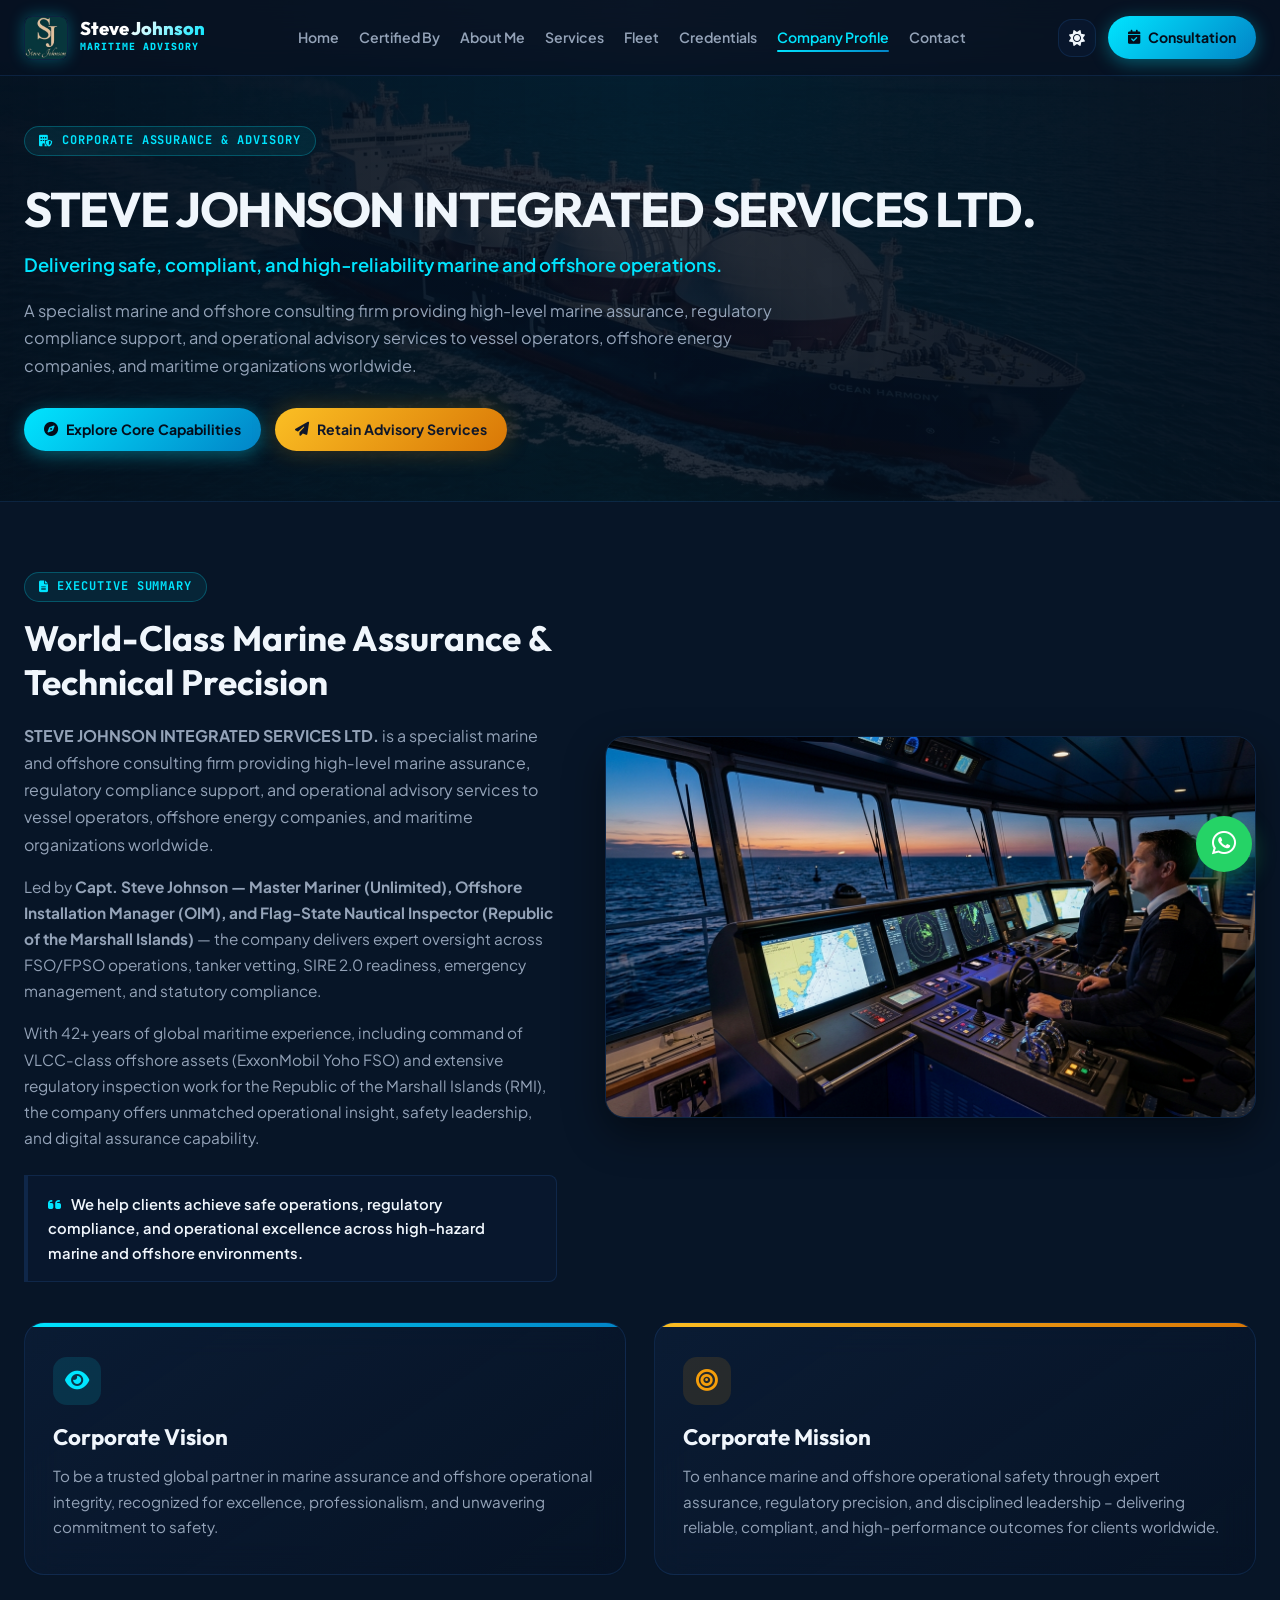
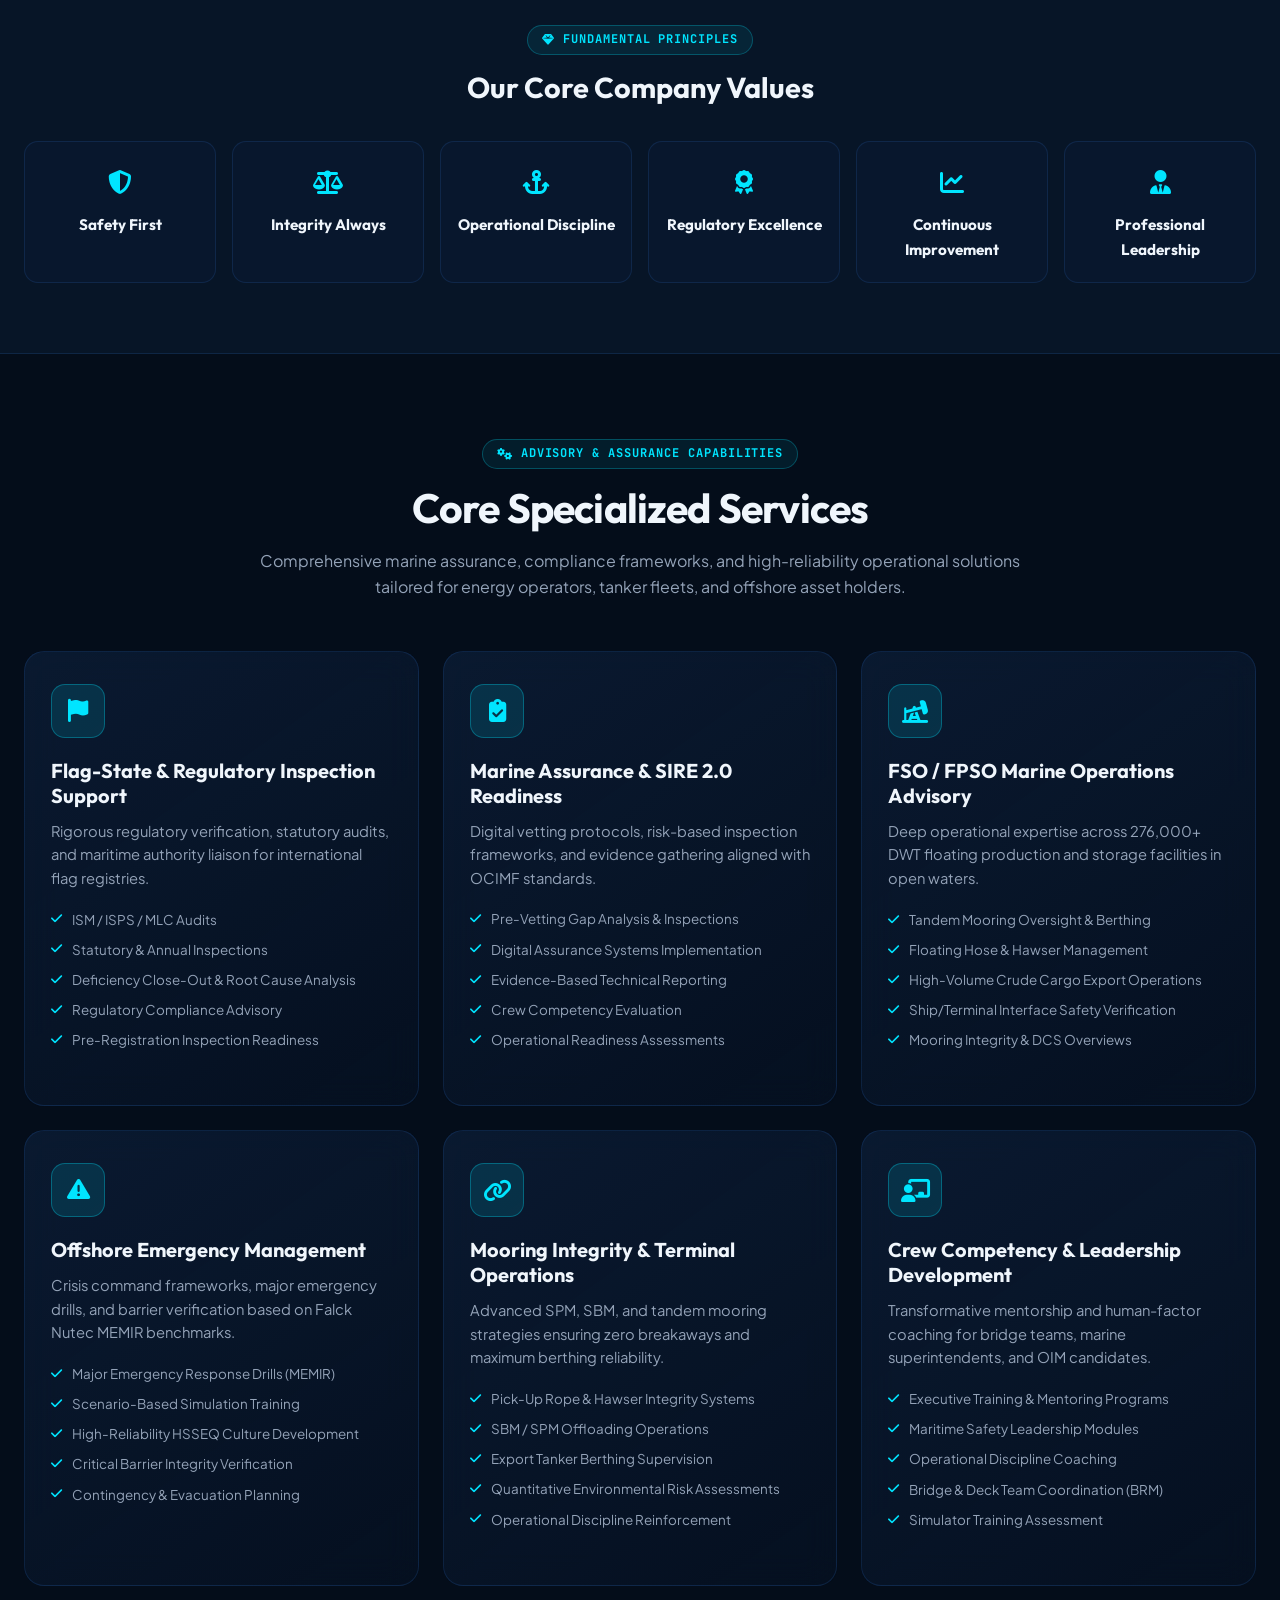
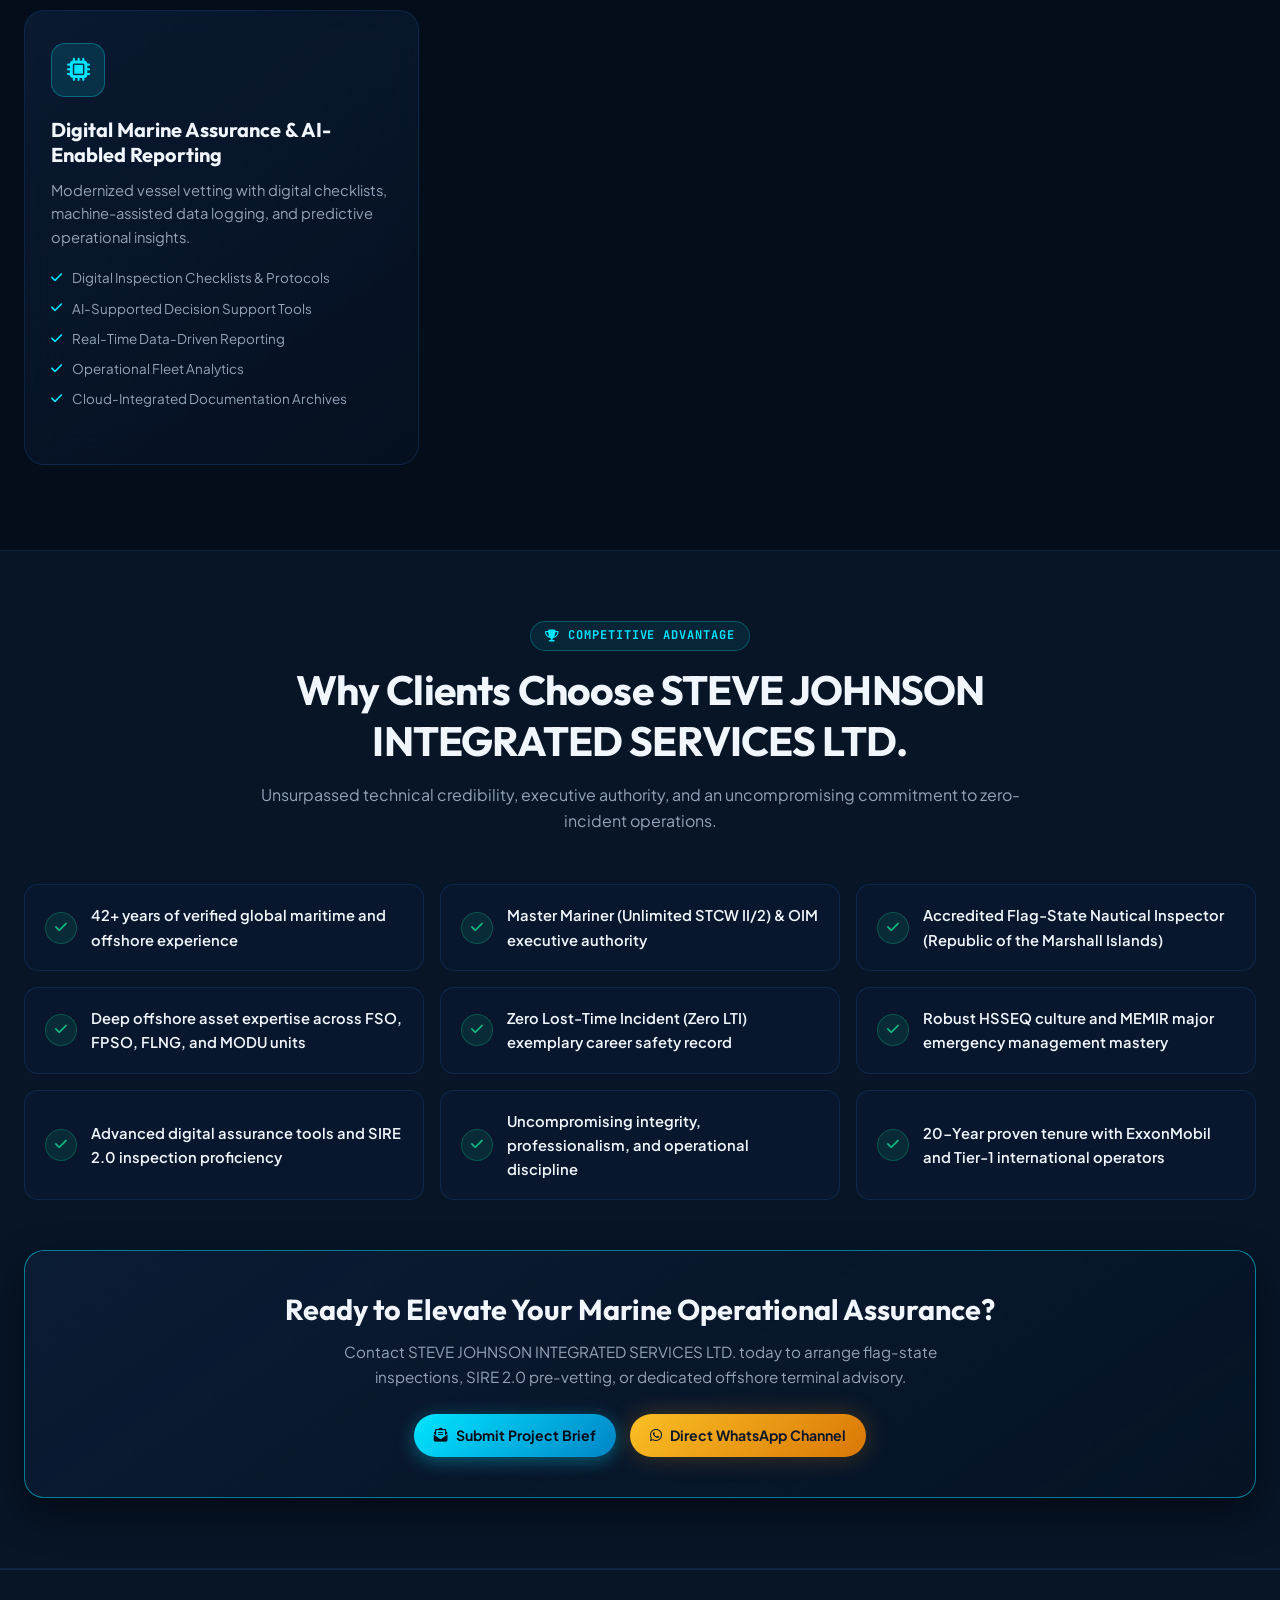
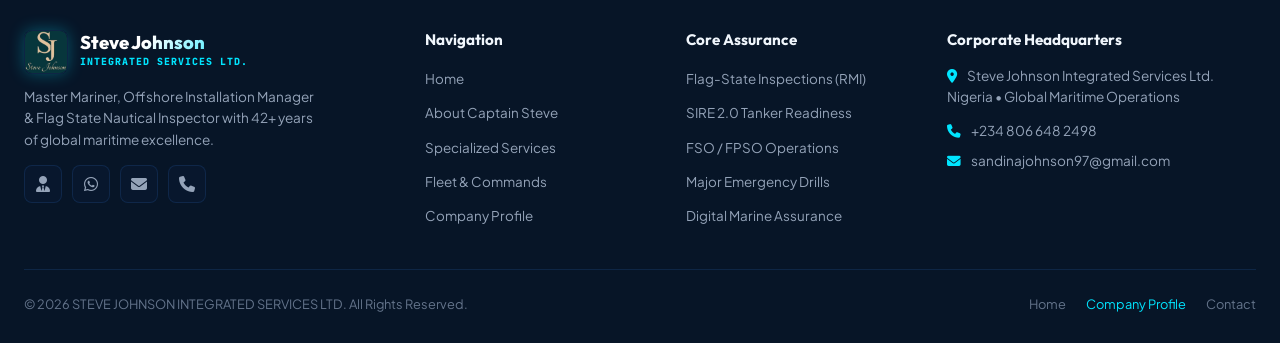
==== company-profile.html @ aa668de3 "company profile" ====
<!DOCTYPE html>
<html lang="en" data-theme="dark">
<head>
  <meta charset="UTF-8">
  <meta name="viewport" content="width=device-width, initial-scale=1.0">
  <title>Company Profile | Steve Johnson Integrated Services Ltd.</title>
  
  <!-- Primary Meta Tags -->
  <meta name="title" content="Company Profile | Steve Johnson Integrated Services Ltd.">
  <meta name="description" content="Delivering safe, compliant, and high-reliability marine and offshore operations. Specialist marine assurance, SIRE 2.0 readiness, FSO/FPSO advisory, and flag-state nautical inspection support.">
  <meta name="keywords" content="Steve Johnson Integrated Services Ltd, Marine Assurance, SIRE 2.0 Readiness, FSO FPSO Operations Advisory, RMI Flag-State Inspector, Mooring Master, Offshore Emergency Management">
  <meta name="author" content="Capt. Steve Sandina Johnson">

  <!-- Open Graph / Facebook -->
  <meta property="og:type" content="website">
  <meta property="og:url" content="https://stevejohnsonmaritime.com/company-profile.html">
  <meta property="og:title" content="Company Profile | Steve Johnson Integrated Services Ltd.">
  <meta property="og:description" content="Delivering safe, compliant, and high-reliability marine and offshore operations worldwide.">
  <meta property="og:image" content="assets/images/hero_vlcc.jpg">

  <!-- Google Fonts & Font Awesome CDN -->
  <link rel="preconnect" href="https://fonts.googleapis.com">
  <link rel="preconnect" href="https://fonts.gstatic.com" crossorigin>
  <link href="https://fonts.googleapis.com/css2?family=JetBrains+Mono:wght@400;500;700&family=Outfit:wght@400;500;600;700;800;900&family=Plus+Jakarta+Sans:wght@300;400;500;600;700;800&display=swap" rel="stylesheet">
  <link rel="stylesheet" href="https://cdnjs.cloudflare.com/ajax/libs/font-awesome/6.5.1/css/all.min.css">

  <!-- Favicon -->
  <link rel="icon" type="image/jpeg" href="assets/images/logo.jpg">

  <!-- Stylesheet -->
  <link rel="stylesheet" href="styles.css">

  <style>
    .cp-hero {
      position: relative;
      min-height: 55vh;
      padding-top: calc(var(--header-height) + 50px);
      padding-bottom: 50px;
      display: flex;
      align-items: center;
      background: 
        linear-gradient(to right, rgba(4, 13, 26, 0.95) 0%, rgba(4, 13, 26, 0.85) 50%, rgba(4, 13, 26, 0.95) 100%),
        url('assets/images/lng_carrier.jpg') center/cover no-repeat;
      border-bottom: 1px solid var(--border-color);
    }

    [data-theme="light"] .cp-hero {
      background: 
        linear-gradient(to right, rgba(248, 250, 252, 0.96) 0%, rgba(248, 250, 252, 0.88) 50%, rgba(248, 250, 252, 0.96) 100%),
        url('assets/images/lng_carrier.jpg') center/cover no-repeat;
    }

    .cp-values-grid {
      display: grid;
      grid-template-columns: repeat(auto-fit, minmax(180px, 1fr));
      gap: 16px;
      margin-top: 36px;
    }

    .cp-value-card {
      background: var(--bg-card);
      border: 1px solid var(--border-color);
      border-radius: var(--radius-md);
      padding: 20px 16px;
      text-align: center;
      transition: all var(--transition-normal);
    }

    .cp-value-card:hover {
      transform: translateY(-4px);
      border-color: var(--accent-cyan);
      box-shadow: var(--shadow-md), 0 0 15px rgba(0, 229, 255, 0.15);
    }

    .cp-value-icon {
      font-size: 1.5rem;
      color: var(--accent-cyan);
      margin-bottom: 10px;
    }

    .cp-value-title {
      font-family: var(--font-heading);
      font-size: 0.95rem;
      font-weight: 700;
      color: var(--text-primary);
    }

    .cp-vm-grid {
      display: grid;
      grid-template-columns: 1fr 1fr;
      gap: 28px;
      margin-top: 40px;
    }

    .cp-vm-card {
      background: var(--grad-card);
      border: 1px solid var(--border-color);
      border-radius: var(--radius-lg);
      padding: 34px 28px;
      backdrop-filter: blur(16px);
      position: relative;
      overflow: hidden;
    }

    .cp-vm-card::before {
      content: '';
      position: absolute;
      top: 0;
      left: 0;
      width: 100%;
      height: 4px;
      background: var(--grad-cyan);
    }

    .cp-vm-card.gold-card::before {
      background: var(--grad-gold);
    }

    .cp-vm-icon {
      width: 48px;
      height: 48px;
      border-radius: var(--radius-md);
      background: rgba(0, 229, 255, 0.12);
      color: var(--accent-cyan);
      display: flex;
      align-items: center;
      justify-content: center;
      font-size: 1.35rem;
      margin-bottom: 18px;
    }

    .gold-card .cp-vm-icon {
      background: rgba(245, 158, 11, 0.12);
      color: var(--accent-gold);
    }

    .cp-vm-card h3 {
      font-size: 1.4rem;
      margin-bottom: 12px;
    }

    .cp-vm-card p {
      font-size: 0.95rem;
      color: var(--text-secondary);
      line-height: 1.7;
    }

    .why-us-list {
      display: grid;
      grid-template-columns: repeat(auto-fit, minmax(320px, 1fr));
      gap: 16px;
      margin-top: 36px;
    }

    .why-us-item {
      background: var(--bg-card);
      border: 1px solid var(--border-color);
      border-radius: var(--radius-md);
      padding: 18px 20px;
      display: flex;
      align-items: center;
      gap: 14px;
      transition: all var(--transition-fast);
    }

    .why-us-item:hover {
      border-color: var(--accent-cyan);
      transform: translateX(4px);
      background: var(--bg-card-hover);
    }

    .why-us-check {
      width: 32px;
      height: 32px;
      border-radius: 50%;
      background: rgba(16, 185, 129, 0.12);
      border: 1px solid rgba(16, 185, 129, 0.3);
      color: var(--accent-emerald);
      display: flex;
      align-items: center;
      justify-content: center;
      font-size: 0.85rem;
      flex-shrink: 0;
    }

    .why-us-text {
      font-size: 0.92rem;
      font-weight: 600;
      color: var(--text-primary);
    }

    @media (max-width: 768px) {
      .cp-vm-grid {
        grid-template-columns: 1fr;
      }
      .why-us-list {
        grid-template-columns: 1fr;
      }
    }
  </style>
</head>
<body>

  <!-- Top Navigation Bar -->
  <header class="navbar" id="navbar">
    <div class="container nav-container">
      <a href="index.html#home" class="brand-logo">
        <img src="assets/images/logo.jpg" alt="Steve Johnson Maritime Logo" class="brand-img">
        <div class="brand-text">
          <span class="brand-title">Steve Johnson</span>
          <span class="brand-sub">Maritime Advisory</span>
        </div>
      </a>

      <!-- Desktop Nav Menu -->
      <ul class="nav-menu" id="navMenu">
        <li><a href="index.html#home" class="nav-link">Home</a></li>
        <li><a href="index.html#certified-by" class="nav-link">Certified By</a></li>
        <li><a href="index.html#about" class="nav-link">About Me</a></li>
        <li><a href="index.html#services" class="nav-link">Services</a></li>
        <li><a href="index.html#fleet" class="nav-link">Fleet</a></li>
        <li><a href="index.html#credentials" class="nav-link">Credentials</a></li>
        <li><a href="company-profile.html" class="nav-link active">Company Profile</a></li>
        <li><a href="index.html#contact" class="nav-link">Contact</a></li>
      </ul>

      <!-- Nav Actions -->
      <div class="nav-actions">
        <button class="theme-toggle-btn" id="themeToggleBtn" aria-label="Toggle Color Theme" title="Toggle Light/Dark Theme">
          <i class="fa-solid fa-sun" id="themeIcon"></i>
        </button>
        <a href="index.html#contact" class="btn-primary">
          <i class="fa-solid fa-calendar-check"></i>
          <span>Consultation</span>
        </a>
        <button class="mobile-toggle-btn" id="mobileMenuBtn" aria-label="Open Navigation Menu">
          <i class="fa-solid fa-bars"></i>
        </button>
      </div>
    </div>
  </header>

  <main>
    <!-- Company Profile Hero Header -->
    <section class="cp-hero">
      <div class="container">
        <span class="section-tag"><i class="fa-solid fa-building-shield"></i> Corporate Assurance & Advisory</span>
        <h1 class="hero-title" style="margin-top: 10px; margin-bottom: 12px;">
          STEVE JOHNSON INTEGRATED SERVICES LTD.
        </h1>
        <p class="hero-role" style="color: var(--accent-cyan); font-size: 1.15rem; margin-bottom: 16px;">
          Delivering safe, compliant, and high‑reliability marine and offshore operations.
        </p>
        <p class="hero-description" style="max-width: 750px;">
          A specialist marine and offshore consulting firm providing high-level marine assurance, regulatory compliance support, and operational advisory services to vessel operators, offshore energy companies, and maritime organizations worldwide.
        </p>
        
        <div style="display: flex; gap: 14px; margin-top: 24px; flex-wrap: wrap;">
          <a href="#core-services" class="btn-primary">
            <i class="fa-solid fa-compass"></i>
            <span>Explore Core Capabilities</span>
          </a>
          <a href="index.html#contact" class="btn-gold">
            <i class="fa-solid fa-paper-plane"></i>
            <span>Retain Advisory Services</span>
          </a>
        </div>
      </div>
    </section>

    <!-- Executive Summary & Leadership -->
    <section style="padding: 70px 0; background: var(--bg-secondary); border-bottom: 1px solid var(--border-color);">
      <div class="container">
        <div class="about-grid">
          <div>
            <span class="section-tag"><i class="fa-solid fa-file-lines"></i> Executive Summary</span>
            <h2 style="font-size: 2.2rem; margin-bottom: 18px;">World-Class Marine Assurance & Technical Precision</h2>
            <p style="color: var(--text-secondary); font-size: 1rem; line-height: 1.7; margin-bottom: 16px;">
              <strong>STEVE JOHNSON INTEGRATED SERVICES LTD.</strong> is a specialist marine and offshore consulting firm providing high‑level marine assurance, regulatory compliance support, and operational advisory services to vessel operators, offshore energy companies, and maritime organizations worldwide.
            </p>
            <p style="color: var(--text-secondary); font-size: 0.96rem; line-height: 1.7; margin-bottom: 16px;">
              Led by <strong>Capt. Steve Johnson — Master Mariner (Unlimited), Offshore Installation Manager (OIM), and Flag-State Nautical Inspector (Republic of the Marshall Islands)</strong> — the company delivers expert oversight across FSO/FPSO operations, tanker vetting, SIRE 2.0 readiness, emergency management, and statutory compliance.
            </p>
            <p style="color: var(--text-secondary); font-size: 0.96rem; line-height: 1.7; margin-bottom: 24px;">
              With 42+ years of global maritime experience, including command of VLCC-class offshore assets (ExxonMobil Yoho FSO) and extensive regulatory inspection work for the Republic of the Marshall Islands (RMI), the company offers unmatched operational insight, safety leadership, and digital assurance capability.
            </p>

            <div style="background: var(--bg-card); border-left: 4px solid var(--accent-cyan); padding: 16px 20px; border-radius: 0 var(--radius-sm) var(--radius-sm) 0; border: 1px solid var(--border-color); border-left-width: 4px;">
              <p style="font-size: 0.92rem; color: var(--text-primary); font-weight: 600; margin-bottom: 0;">
                <i class="fa-solid fa-quote-left" style="color: var(--accent-cyan); margin-right: 6px;"></i>
                We help clients achieve safe operations, regulatory compliance, and operational excellence across high‑hazard marine and offshore environments.
              </p>
            </div>
          </div>

          <div>
            <div class="about-main-img" style="height: auto;">
              <img src="assets/images/bridge_command.jpg" alt="Marine Navigation Bridge Command Center" style="height: 380px; width: 100%; object-fit: cover;">
            </div>
          </div>
        </div>

        <!-- Vision & Mission -->
        <div class="cp-vm-grid">
          <div class="cp-vm-card">
            <div class="cp-vm-icon"><i class="fa-solid fa-eye"></i></div>
            <h3>Corporate Vision</h3>
            <p>
              To be a trusted global partner in marine assurance and offshore operational integrity, recognized for excellence, professionalism, and unwavering commitment to safety.
            </p>
          </div>

          <div class="cp-vm-card gold-card">
            <div class="cp-vm-icon"><i class="fa-solid fa-bullseye"></i></div>
            <h3>Corporate Mission</h3>
            <p>
              To enhance marine and offshore operational safety through expert assurance, regulatory precision, and disciplined leadership – delivering reliable, compliant, and high‑performance outcomes for clients worldwide.
            </p>
          </div>
        </div>

        <!-- Company Values -->
        <div style="margin-top: 50px;">
          <div style="text-align: center;">
            <span class="section-tag"><i class="fa-solid fa-gem"></i> Fundamental Principles</span>
            <h3 style="font-size: 1.8rem;">Our Core Company Values</h3>
          </div>

          <div class="cp-values-grid">
            <div class="cp-value-card">
              <div class="cp-value-icon"><i class="fa-solid fa-shield-halved"></i></div>
              <div class="cp-value-title">Safety First</div>
            </div>

            <div class="cp-value-card">
              <div class="cp-value-icon"><i class="fa-solid fa-scale-balanced"></i></div>
              <div class="cp-value-title">Integrity Always</div>
            </div>

            <div class="cp-value-card">
              <div class="cp-value-icon"><i class="fa-solid fa-anchor"></i></div>
              <div class="cp-value-title">Operational Discipline</div>
            </div>

            <div class="cp-value-card">
              <div class="cp-value-icon"><i class="fa-solid fa-award"></i></div>
              <div class="cp-value-title">Regulatory Excellence</div>
            </div>

            <div class="cp-value-card">
              <div class="cp-value-icon"><i class="fa-solid fa-chart-line"></i></div>
              <div class="cp-value-title">Continuous Improvement</div>
            </div>

            <div class="cp-value-card">
              <div class="cp-value-icon"><i class="fa-solid fa-user-tie"></i></div>
              <div class="cp-value-title">Professional Leadership</div>
            </div>
          </div>
        </div>
      </div>
    </section>

    <!-- Core Corporate Services -->
    <section id="core-services">
      <div class="container">
        <div class="section-header">
          <span class="section-tag"><i class="fa-solid fa-gears"></i> Advisory & Assurance Capabilities</span>
          <h2 class="section-title">Core Specialized Services</h2>
          <p class="section-subtitle">
            Comprehensive marine assurance, compliance frameworks, and high-reliability operational solutions tailored for energy operators, tanker fleets, and offshore asset holders.
          </p>
        </div>

        <div class="services-grid">
          <!-- Service 1 -->
          <div class="service-card">
            <div class="service-icon-box"><i class="fa-solid fa-flag"></i></div>
            <h3>Flag-State & Regulatory Inspection Support</h3>
            <p>Rigorous regulatory verification, statutory audits, and maritime authority liaison for international flag registries.</p>
            <ul class="service-features-list">
              <li><i class="fa-solid fa-check"></i> ISM / ISPS / MLC Audits</li>
              <li><i class="fa-solid fa-check"></i> Statutory & Annual Inspections</li>
              <li><i class="fa-solid fa-check"></i> Deficiency Close-Out & Root Cause Analysis</li>
              <li><i class="fa-solid fa-check"></i> Regulatory Compliance Advisory</li>
              <li><i class="fa-solid fa-check"></i> Pre-Registration Inspection Readiness</li>
            </ul>
          </div>

          <!-- Service 2 -->
          <div class="service-card">
            <div class="service-icon-box"><i class="fa-solid fa-clipboard-check"></i></div>
            <h3>Marine Assurance & SIRE 2.0 Readiness</h3>
            <p>Digital vetting protocols, risk-based inspection frameworks, and evidence gathering aligned with OCIMF standards.</p>
            <ul class="service-features-list">
              <li><i class="fa-solid fa-check"></i> Pre-Vetting Gap Analysis & Inspections</li>
              <li><i class="fa-solid fa-check"></i> Digital Assurance Systems Implementation</li>
              <li><i class="fa-solid fa-check"></i> Evidence-Based Technical Reporting</li>
              <li><i class="fa-solid fa-check"></i> Crew Competency Evaluation</li>
              <li><i class="fa-solid fa-check"></i> Operational Readiness Assessments</li>
            </ul>
          </div>

          <!-- Service 3 -->
          <div class="service-card">
            <div class="service-icon-box"><i class="fa-solid fa-oil-well"></i></div>
            <h3>FSO / FPSO Marine Operations Advisory</h3>
            <p>Deep operational expertise across 276,000+ DWT floating production and storage facilities in open waters.</p>
            <ul class="service-features-list">
              <li><i class="fa-solid fa-check"></i> Tandem Mooring Oversight & Berthing</li>
              <li><i class="fa-solid fa-check"></i> Floating Hose & Hawser Management</li>
              <li><i class="fa-solid fa-check"></i> High-Volume Crude Cargo Export Operations</li>
              <li><i class="fa-solid fa-check"></i> Ship/Terminal Interface Safety Verification</li>
              <li><i class="fa-solid fa-check"></i> Mooring Integrity & DCS Overviews</li>
            </ul>
          </div>

          <!-- Service 4 -->
          <div class="service-card">
            <div class="service-icon-box"><i class="fa-solid fa-triangle-exclamation"></i></div>
            <h3>Offshore Emergency Management</h3>
            <p>Crisis command frameworks, major emergency drills, and barrier verification based on Falck Nutec MEMIR benchmarks.</p>
            <ul class="service-features-list">
              <li><i class="fa-solid fa-check"></i> Major Emergency Response Drills (MEMIR)</li>
              <li><i class="fa-solid fa-check"></i> Scenario-Based Simulation Training</li>
              <li><i class="fa-solid fa-check"></i> High-Reliability HSSEQ Culture Development</li>
              <li><i class="fa-solid fa-check"></i> Critical Barrier Integrity Verification</li>
              <li><i class="fa-solid fa-check"></i> Contingency & Evacuation Planning</li>
            </ul>
          </div>

          <!-- Service 5 -->
          <div class="service-card">
            <div class="service-icon-box"><i class="fa-solid fa-link"></i></div>
            <h3>Mooring Integrity & Terminal Operations</h3>
            <p>Advanced SPM, SBM, and tandem mooring strategies ensuring zero breakaways and maximum berthing reliability.</p>
            <ul class="service-features-list">
              <li><i class="fa-solid fa-check"></i> Pick-Up Rope & Hawser Integrity Systems</li>
              <li><i class="fa-solid fa-check"></i> SBM / SPM Offloading Operations</li>
              <li><i class="fa-solid fa-check"></i> Export Tanker Berthing Supervision</li>
              <li><i class="fa-solid fa-check"></i> Quantitative Environmental Risk Assessments</li>
              <li><i class="fa-solid fa-check"></i> Operational Discipline Reinforcement</li>
            </ul>
          </div>

          <!-- Service 6 -->
          <div class="service-card">
            <div class="service-icon-box"><i class="fa-solid fa-chalkboard-user"></i></div>
            <h3>Crew Competency & Leadership Development</h3>
            <p>Transformative mentorship and human-factor coaching for bridge teams, marine superintendents, and OIM candidates.</p>
            <ul class="service-features-list">
              <li><i class="fa-solid fa-check"></i> Executive Training & Mentoring Programs</li>
              <li><i class="fa-solid fa-check"></i> Maritime Safety Leadership Modules</li>
              <li><i class="fa-solid fa-check"></i> Operational Discipline Coaching</li>
              <li><i class="fa-solid fa-check"></i> Bridge & Deck Team Coordination (BRM)</li>
              <li><i class="fa-solid fa-check"></i> Simulator Training Assessment</li>
            </ul>
          </div>

          <!-- Service 7 -->
          <div class="service-card">
            <div class="service-icon-box"><i class="fa-solid fa-microchip"></i></div>
            <h3>Digital Marine Assurance & AI-Enabled Reporting</h3>
            <p>Modernized vessel vetting with digital checklists, machine-assisted data logging, and predictive operational insights.</p>
            <ul class="service-features-list">
              <li><i class="fa-solid fa-check"></i> Digital Inspection Checklists & Protocols</li>
              <li><i class="fa-solid fa-check"></i> AI-Supported Decision Support Tools</li>
              <li><i class="fa-solid fa-check"></i> Real-Time Data-Driven Reporting</li>
              <li><i class="fa-solid fa-check"></i> Operational Fleet Analytics</li>
              <li><i class="fa-solid fa-check"></i> Cloud-Integrated Documentation Archives</li>
            </ul>
          </div>
        </div>
      </div>
    </section>

    <!-- Why Clients Choose Us -->
    <section style="padding: 70px 0; background: var(--bg-secondary); border-top: 1px solid var(--border-color); border-bottom: 1px solid var(--border-color);">
      <div class="container">
        <div class="section-header">
          <span class="section-tag"><i class="fa-solid fa-trophy"></i> Competitive Advantage</span>
          <h2 class="section-title">Why Clients Choose STEVE JOHNSON INTEGRATED SERVICES LTD.</h2>
          <p class="section-subtitle">
            Unsurpassed technical credibility, executive authority, and an uncompromising commitment to zero-incident operations.
          </p>
        </div>

        <div class="why-us-list">
          <div class="why-us-item">
            <div class="why-us-check"><i class="fa-solid fa-check"></i></div>
            <div class="why-us-text">42+ years of verified global maritime and offshore experience</div>
          </div>

          <div class="why-us-item">
            <div class="why-us-check"><i class="fa-solid fa-check"></i></div>
            <div class="why-us-text">Master Mariner (Unlimited STCW II/2) & OIM executive authority</div>
          </div>

          <div class="why-us-item">
            <div class="why-us-check"><i class="fa-solid fa-check"></i></div>
            <div class="why-us-text">Accredited Flag-State Nautical Inspector (Republic of the Marshall Islands)</div>
          </div>

          <div class="why-us-item">
            <div class="why-us-check"><i class="fa-solid fa-check"></i></div>
            <div class="why-us-text">Deep offshore asset expertise across FSO, FPSO, FLNG, and MODU units</div>
          </div>

          <div class="why-us-item">
            <div class="why-us-check"><i class="fa-solid fa-check"></i></div>
            <div class="why-us-text">Zero Lost-Time Incident (Zero LTI) exemplary career safety record</div>
          </div>

          <div class="why-us-item">
            <div class="why-us-check"><i class="fa-solid fa-check"></i></div>
            <div class="why-us-text">Robust HSSEQ culture and MEMIR major emergency management mastery</div>
          </div>

          <div class="why-us-item">
            <div class="why-us-check"><i class="fa-solid fa-check"></i></div>
            <div class="why-us-text">Advanced digital assurance tools and SIRE 2.0 inspection proficiency</div>
          </div>

          <div class="why-us-item">
            <div class="why-us-check"><i class="fa-solid fa-check"></i></div>
            <div class="why-us-text">Uncompromising integrity, professionalism, and operational discipline</div>
          </div>

          <div class="why-us-item">
            <div class="why-us-check"><i class="fa-solid fa-check"></i></div>
            <div class="why-us-text">20-Year proven tenure with ExxonMobil and Tier-1 international operators</div>
          </div>
        </div>

        <!-- Corporate CTA Banner -->
        <div style="margin-top: 50px; background: var(--grad-card); border: 1px solid var(--border-hover); border-radius: var(--radius-lg); padding: 40px; text-align: center; box-shadow: var(--shadow-lg);">
          <h3 style="font-size: 1.8rem; margin-bottom: 12px; color: var(--text-primary);">Ready to Elevate Your Marine Operational Assurance?</h3>
          <p style="color: var(--text-secondary); max-width: 650px; margin: 0 auto 24px; font-size: 0.95rem;">
            Contact STEVE JOHNSON INTEGRATED SERVICES LTD. today to arrange flag-state inspections, SIRE 2.0 pre-vetting, or dedicated offshore terminal advisory.
          </p>
          <div style="display: flex; justify-content: center; gap: 14px; flex-wrap: wrap;">
            <a href="index.html#contact" class="btn-primary">
              <i class="fa-solid fa-envelope-open-text"></i>
              <span>Submit Project Brief</span>
            </a>
            <a href="https://wa.me/2348066482498" target="_blank" rel="noopener noreferrer" class="btn-gold">
              <i class="fa-brands fa-whatsapp"></i>
              <span>Direct WhatsApp Channel</span>
            </a>
          </div>
        </div>
      </div>
    </section>
  </main>

  <!-- WhatsApp Floating Action -->
  <a href="https://wa.me/2348066482498" target="_blank" rel="noopener noreferrer" class="floating-whatsapp" title="Chat with Capt. Steve Johnson on WhatsApp" aria-label="Chat on WhatsApp">
    <i class="fa-brands fa-whatsapp"></i>
  </a>

  <!-- Footer -->
  <footer class="footer">
    <div class="container">
      <div class="footer-grid">
        <div class="footer-brand">
          <div class="brand-logo">
            <img src="assets/images/logo.jpg" alt="Steve Johnson Maritime Logo" class="brand-img">
            <div class="brand-text">
              <span class="brand-title">Steve Johnson</span>
              <span class="brand-sub">Integrated Services Ltd.</span>
            </div>
          </div>
          <p>
            Master Mariner, Offshore Installation Manager & Flag State Nautical Inspector with 42+ years of global maritime excellence.
          </p>
          <div class="social-links">
            <a href="https://ng.bold.pro/my/captainstevesandinajohnson" target="_blank" rel="noopener noreferrer" class="social-link" title="Bold.pro Portfolio"><i class="fa-solid fa-user-tie"></i></a>
            <a href="https://wa.me/2348066482498" target="_blank" rel="noopener noreferrer" class="social-link" title="WhatsApp"><i class="fa-brands fa-whatsapp"></i></a>
            <a href="mailto:sandinajohnson97@gmail.com" class="social-link" title="Email"><i class="fa-solid fa-envelope"></i></a>
            <a href="tel:+2348066482498" class="social-link" title="Call"><i class="fa-solid fa-phone"></i></a>
          </div>
        </div>

        <div class="footer-col">
          <h4>Navigation</h4>
          <ul class="footer-links">
            <li><a href="index.html#home">Home</a></li>
            <li><a href="index.html#about">About Captain Steve</a></li>
            <li><a href="index.html#services">Specialized Services</a></li>
            <li><a href="index.html#fleet">Fleet & Commands</a></li>
            <li><a href="company-profile.html">Company Profile</a></li>
          </ul>
        </div>

        <div class="footer-col">
          <h4>Core Assurance</h4>
          <ul class="footer-links">
            <li><a href="company-profile.html#core-services">Flag-State Inspections (RMI)</a></li>
            <li><a href="company-profile.html#core-services">SIRE 2.0 Tanker Readiness</a></li>
            <li><a href="company-profile.html#core-services">FSO / FPSO Operations</a></li>
            <li><a href="company-profile.html#core-services">Major Emergency Drills</a></li>
            <li><a href="company-profile.html#core-services">Digital Marine Assurance</a></li>
          </ul>
        </div>

        <div class="footer-col">
          <h4>Corporate Headquarters</h4>
          <p style="color: var(--text-secondary); font-size: 0.85rem; line-height: 1.6; margin-bottom: 12px;">
            <i class="fa-solid fa-location-dot" style="color: var(--accent-cyan); margin-right: 8px;"></i>
            Steve Johnson Integrated Services Ltd.<br>Nigeria • Global Maritime Operations
          </p>
          <p style="color: var(--text-secondary); font-size: 0.85rem; line-height: 1.6; margin-bottom: 8px;">
            <i class="fa-solid fa-phone" style="color: var(--accent-cyan); margin-right: 8px;"></i>
            <a href="tel:+2348066482498" style="color: inherit;">+234 806 648 2498</a>
          </p>
          <p style="color: var(--text-secondary); font-size: 0.85rem; line-height: 1.6;">
            <i class="fa-solid fa-envelope" style="color: var(--accent-cyan); margin-right: 8px;"></i>
            <a href="mailto:sandinajohnson97@gmail.com" style="color: inherit;">sandinajohnson97@gmail.com</a>
          </p>
        </div>
      </div>

      <div class="footer-bottom">
        <div>
          © 2026 STEVE JOHNSON INTEGRATED SERVICES LTD. All Rights Reserved.
        </div>
        <div style="display: flex; gap: 20px;">
          <a href="index.html#home" style="color: inherit;">Home</a>
          <a href="company-profile.html" style="color: var(--accent-cyan);">Company Profile</a>
          <a href="index.html#contact" style="color: inherit;">Contact</a>
        </div>
      </div>
    </div>
  </footer>

  <!-- Theme and Navigation Script -->
  <script>
    const root = document.documentElement;
    const themeToggleBtn = document.getElementById('themeToggleBtn');
    const themeIcon = document.getElementById('themeIcon');
    const mobileBtn = document.getElementById('mobileMenuBtn');
    const navMenu = document.getElementById('navMenu');
    const navbar = document.getElementById('navbar');

    const savedTheme = localStorage.getItem('sjm_theme') || 'dark';
    setTheme(savedTheme);

    if (themeToggleBtn) {
      themeToggleBtn.addEventListener('click', () => {
        const currentTheme = root.getAttribute('data-theme') || 'dark';
        const newTheme = currentTheme === 'dark' ? 'light' : 'dark';
        setTheme(newTheme);
      });
    }

    function setTheme(theme) {
      root.setAttribute('data-theme', theme);
      localStorage.setItem('sjm_theme', theme);
      if (themeIcon) {
        themeIcon.className = theme === 'dark' ? 'fa-solid fa-sun' : 'fa-solid fa-moon';
      }
    }

    window.addEventListener('scroll', () => {
      if (window.scrollY > 50) navbar.classList.add('scrolled');
      else navbar.classList.remove('scrolled');
    });

    if (mobileBtn && navMenu) {
      mobileBtn.addEventListener('click', () => {
        navMenu.classList.toggle('mobile-open');
        const icon = mobileBtn.querySelector('i');
        if (icon) {
          icon.classList.toggle('fa-bars');
          icon.classList.toggle('fa-xmark');
        }
      });
    }
  </script>
</body>
</html>
---- styles.css ----
/* ==========================================================================
   STEVE JOHNSON MARITIME - LUXURY MODERN MARITIME DESIGN SYSTEM
   ========================================================================== */

:root {
  /* Oceanic Luxury Color Palette */
  --bg-primary: #040d1a;
  --bg-secondary: #071527;
  --bg-card: rgba(10, 25, 48, 0.75);
  --bg-card-hover: rgba(16, 38, 72, 0.9);
  --bg-glass: rgba(6, 17, 33, 0.8);
  --bg-glass-strong: rgba(4, 13, 26, 0.95);
  
  --border-color: rgba(30, 77, 140, 0.3);
  --border-hover: rgba(0, 229, 255, 0.5);
  --border-glow: rgba(0, 229, 255, 0.18);

  --text-primary: #f0f6fc;
  --text-secondary: #94a3b8;
  --text-muted: #64748b;
  --text-light: #ffffff;

  /* Maritime Accents */
  --accent-cyan: #00e5ff;
  --accent-cyan-rgb: 0, 229, 255;
  --accent-cyan-dark: #00b4d8;
  --accent-blue: #0284c7;
  --accent-gold: #f59e0b;
  --accent-gold-light: #fbbf24;
  --accent-emerald: #10b981;
  --accent-red: #ef4444;

  /* Gradients */
  --grad-ocean: linear-gradient(135deg, #040d1a 0%, #08162b 50%, #0a2540 100%);
  --grad-cyan: linear-gradient(135deg, #00e5ff 0%, #0284c7 100%);
  --grad-gold: linear-gradient(135deg, #fbbf24 0%, #d97706 100%);
  --grad-card: linear-gradient(145deg, rgba(12, 30, 56, 0.75) 0%, rgba(6, 18, 36, 0.6) 100%);
  --grad-glow: radial-gradient(circle at 50% 50%, rgba(0, 229, 255, 0.12) 0%, transparent 70%);

  /* Typography */
  --font-heading: 'Outfit', -apple-system, BlinkMacSystemFont, 'Segoe UI', Roboto, sans-serif;
  --font-body: 'Plus Jakarta Sans', -apple-system, BlinkMacSystemFont, 'Segoe UI', Roboto, sans-serif;
  --font-mono: 'JetBrains Mono', 'Fira Code', monospace;

  /* Dimensions & Transitions */
  --header-height: 76px;
  --radius-sm: 8px;
  --radius-md: 14px;
  --radius-lg: 20px;
  --radius-full: 9999px;
  
  --shadow-sm: 0 4px 12px rgba(0, 0, 0, 0.25);
  --shadow-md: 0 8px 24px rgba(0, 0, 0, 0.35);
  --shadow-lg: 0 16px 40px rgba(0, 0, 0, 0.45);
  --shadow-glow: 0 0 25px rgba(0, 229, 255, 0.25);
  --shadow-gold-glow: 0 0 25px rgba(245, 158, 11, 0.25);

  --transition-fast: 0.2s cubic-bezier(0.4, 0, 0.2, 1);
  --transition-normal: 0.35s cubic-bezier(0.4, 0, 0.2, 1);
  --transition-slow: 0.6s cubic-bezier(0.16, 1, 0.3, 1);
}

/* Daylight Admiralty Theme */
[data-theme="light"] {
  --bg-primary: #f8fafc;
  --bg-secondary: #edf2f7;
  --bg-card: rgba(255, 255, 255, 0.95);
  --bg-card-hover: #ffffff;
  --bg-glass: rgba(255, 255, 255, 0.88);
  --bg-glass-strong: rgba(255, 255, 255, 0.98);
  
  --border-color: rgba(203, 213, 225, 0.85);
  --border-hover: rgba(2, 132, 199, 0.5);
  --border-glow: rgba(2, 132, 199, 0.2);

  --text-primary: #0f172a;
  --text-secondary: #475569;
  --text-muted: #64748b;
  --text-light: #0f172a;

  --accent-cyan: #0284c7;
  --accent-cyan-rgb: 2, 132, 199;
  --accent-cyan-dark: #0369a1;
  --accent-gold: #b45309;

  --grad-ocean: linear-gradient(135deg, #f8fafc 0%, #edf2f7 50%, #e2e8f0 100%);
  --grad-card: linear-gradient(145deg, #ffffff 0%, #f8fafc 100%);
  --grad-glow: radial-gradient(circle at 50% 50%, rgba(2, 132, 199, 0.08) 0%, transparent 70%);

  --shadow-sm: 0 4px 12px rgba(15, 23, 42, 0.06);
  --shadow-md: 0 8px 24px rgba(15, 23, 42, 0.08);
  --shadow-lg: 0 16px 40px rgba(15, 23, 42, 0.12);
  --shadow-glow: 0 0 25px rgba(2, 132, 199, 0.15);
}

/* ==========================================================================
   RESET & BASE STYLES
   ========================================================================== */

*, *::before, *::after {
  box-sizing: border-box;
  margin: 0;
  padding: 0;
}

html {
  scroll-behavior: smooth;
  font-size: 16px;
  -webkit-text-size-adjust: 100%;
}

body {
  font-family: var(--font-body);
  background-color: var(--bg-primary);
  color: var(--text-primary);
  line-height: 1.65;
  overflow-x: hidden;
  position: relative;
  transition: background-color var(--transition-normal), color var(--transition-normal);
}

/* Subtle Animated Background Grid */
body::before {
  content: '';
  position: fixed;
  top: 0;
  left: 0;
  width: 100vw;
  height: 100vh;
  background-image: 
    radial-gradient(rgba(0, 229, 255, 0.03) 1px, transparent 1px),
    radial-gradient(rgba(0, 229, 255, 0.015) 1px, transparent 1px);
  background-size: 40px 40px, 80px 80px;
  background-position: 0 0, 20px 20px;
  pointer-events: none;
  z-index: 0;
}

h1, h2, h3, h4, h5, h6 {
  font-family: var(--font-heading);
  font-weight: 700;
  line-height: 1.25;
  color: var(--text-primary);
}

a {
  color: inherit;
  text-decoration: none;
  transition: color var(--transition-fast);
}

img {
  max-width: 100%;
  height: auto;
  display: block;
}

button, input, select, textarea {
  font-family: inherit;
  font-size: inherit;
}

.container {
  width: 100%;
  max-width: 1280px;
  margin: 0 auto;
  padding: 0 24px;
  position: relative;
  z-index: 1;
}

/* ==========================================================================
   NAVIGATION BAR
   ========================================================================== */

.navbar {
  position: fixed;
  top: 0;
  left: 0;
  width: 100%;
  height: var(--header-height);
  z-index: 1000;
  background: var(--bg-glass);
  backdrop-filter: blur(16px);
  -webkit-backdrop-filter: blur(16px);
  border-bottom: 1px solid var(--border-color);
  transition: all var(--transition-normal);
}

.navbar.scrolled {
  background: var(--bg-glass-strong);
  height: 68px;
  box-shadow: var(--shadow-md);
  border-bottom-color: rgba(var(--accent-cyan-rgb), 0.25);
}

.nav-container {
  display: flex;
  align-items: center;
  justify-content: space-between;
  height: 100%;
  gap: 20px;
}

.brand-logo {
  display: flex;
  align-items: center;
  gap: 12px;
  font-weight: 800;
  text-decoration: none;
  flex-shrink: 0;
}

.brand-img {
  height: 44px;
  width: auto;
  aspect-ratio: 1 / 1;
  border-radius: var(--radius-sm);
  object-fit: cover;
  box-shadow: 0 0 16px rgba(0, 229, 255, 0.3);
  border: 1px solid var(--border-color);
  transition: transform var(--transition-fast), border-color var(--transition-fast);
  flex-shrink: 0;
}

.brand-logo:hover .brand-img {
  transform: scale(1.05);
  border-color: var(--accent-cyan);
}

.brand-icon-wrap {
  width: 42px;
  height: 42px;
  border-radius: var(--radius-md);
  background: var(--grad-cyan);
  display: flex;
  align-items: center;
  justify-content: center;
  color: #040d1a;
  box-shadow: 0 0 16px rgba(0, 229, 255, 0.4);
  transition: transform var(--transition-fast);
  flex-shrink: 0;
}

.brand-logo:hover .brand-icon-wrap {
  transform: rotate(15deg) scale(1.05);
}

.brand-text {
  display: flex;
  flex-direction: column;
}

.brand-title {
  font-family: var(--font-heading);
  font-size: 1.15rem;
  font-weight: 800;
  line-height: 1.1;
  background: linear-gradient(135deg, #ffffff 40%, var(--accent-cyan) 100%);
  -webkit-background-clip: text;
  -webkit-text-fill-color: transparent;
  white-space: nowrap;
}

[data-theme="light"] .brand-title {
  background: linear-gradient(135deg, #0f172a 40%, var(--accent-blue) 100%);
  -webkit-background-clip: text;
  -webkit-text-fill-color: transparent;
}

.brand-sub {
  font-family: var(--font-mono);
  font-size: 0.62rem;
  text-transform: uppercase;
  letter-spacing: 0.1em;
  color: var(--accent-cyan);
  white-space: nowrap;
}

.nav-menu {
  display: flex;
  align-items: center;
  gap: 20px;
  list-style: none;
}

.nav-link {
  font-size: 0.88rem;
  font-weight: 600;
  color: var(--text-secondary);
  position: relative;
  padding: 6px 0;
  transition: color var(--transition-fast);
  white-space: nowrap;
}

.nav-link::after {
  content: '';
  position: absolute;
  bottom: 0;
  left: 0;
  width: 0%;
  height: 2px;
  background: var(--grad-cyan);
  border-radius: 2px;
  transition: width var(--transition-fast);
}

.nav-link:hover,
.nav-link.active {
  color: var(--accent-cyan);
}

.nav-link:hover::after,
.nav-link.active::after {
  width: 100%;
}

.nav-actions {
  display: flex;
  align-items: center;
  gap: 12px;
  flex-shrink: 0;
}

.theme-toggle-btn {
  width: 38px;
  height: 38px;
  border-radius: var(--radius-md);
  border: 1px solid var(--border-color);
  background: var(--bg-card);
  color: var(--text-primary);
  display: flex;
  align-items: center;
  justify-content: center;
  cursor: pointer;
  transition: all var(--transition-fast);
}

.theme-toggle-btn:hover {
  border-color: var(--accent-cyan);
  color: var(--accent-cyan);
  box-shadow: 0 0 12px rgba(var(--accent-cyan-rgb), 0.25);
  transform: translateY(-1px);
}

.btn-primary {
  display: inline-flex;
  align-items: center;
  gap: 8px;
  padding: 10px 20px;
  font-size: 0.88rem;
  font-weight: 700;
  border-radius: var(--radius-full);
  background: var(--grad-cyan);
  color: #040d1a;
  border: none;
  cursor: pointer;
  box-shadow: 0 4px 18px rgba(0, 229, 255, 0.35);
  transition: all var(--transition-fast);
  white-space: nowrap;
}

.btn-primary:hover {
  transform: translateY(-2px);
  box-shadow: 0 6px 24px rgba(0, 229, 255, 0.5);
}

.btn-secondary {
  display: inline-flex;
  align-items: center;
  gap: 8px;
  padding: 10px 20px;
  font-size: 0.88rem;
  font-weight: 700;
  border-radius: var(--radius-full);
  background: var(--bg-card);
  color: var(--text-primary);
  border: 1px solid var(--border-color);
  cursor: pointer;
  backdrop-filter: blur(10px);
  transition: all var(--transition-fast);
  white-space: nowrap;
}

.btn-secondary:hover {
  border-color: var(--accent-cyan);
  color: var(--accent-cyan);
  background: var(--bg-card-hover);
  transform: translateY(-2px);
  box-shadow: var(--shadow-glow);
}

.btn-gold {
  display: inline-flex;
  align-items: center;
  gap: 8px;
  padding: 10px 20px;
  font-size: 0.88rem;
  font-weight: 700;
  border-radius: var(--radius-full);
  background: var(--grad-gold);
  color: #0f172a;
  border: none;
  cursor: pointer;
  box-shadow: var(--shadow-gold-glow);
  transition: all var(--transition-fast);
  white-space: nowrap;
}

.btn-gold:hover {
  transform: translateY(-2px);
  box-shadow: 0 6px 24px rgba(245, 158, 11, 0.5);
}

.mobile-toggle-btn {
  display: none;
  background: none;
  border: none;
  color: var(--text-primary);
  font-size: 1.4rem;
  cursor: pointer;
}

/* ==========================================================================
   HERO SECTION
   ========================================================================== */

.hero-section {
  position: relative;
  min-height: 90vh;
  padding-top: calc(var(--header-height) + 30px);
  padding-bottom: 60px;
  display: flex;
  align-items: center;
  overflow: hidden;
}

.hero-bg-overlay {
  position: absolute;
  top: 0;
  left: 0;
  width: 100%;
  height: 100%;
  background: 
    linear-gradient(to right, rgba(4, 13, 26, 0.96) 0%, rgba(4, 13, 26, 0.82) 50%, rgba(4, 13, 26, 0.94) 100%),
    url('assets/images/hero_vlcc.jpg') center/cover no-repeat;
  z-index: 0;
}

[data-theme="light"] .hero-bg-overlay {
  background: 
    linear-gradient(to right, rgba(248, 250, 252, 0.96) 0%, rgba(248, 250, 252, 0.82) 50%, rgba(248, 250, 252, 0.94) 100%),
    url('assets/images/hero_vlcc.jpg') center/cover no-repeat;
}

.hero-glow-blob {
  position: absolute;
  width: 450px;
  height: 450px;
  border-radius: 50%;
  background: radial-gradient(circle, rgba(0, 229, 255, 0.15) 0%, transparent 70%);
  top: 15%;
  right: 8%;
  pointer-events: none;
  filter: blur(40px);
  animation: pulse-slow 8s ease-in-out infinite alternate;
}

@keyframes pulse-slow {
  0% { transform: scale(1) translate(0, 0); opacity: 0.5; }
  100% { transform: scale(1.15) translate(-15px, 20px); opacity: 0.85; }
}

.hero-grid {
  display: grid;
  grid-template-columns: 1.15fr 0.85fr;
  gap: 48px;
  align-items: center;
}

.status-badge {
  display: inline-flex;
  align-items: center;
  gap: 10px;
  padding: 6px 16px;
  border-radius: var(--radius-full);
  background: rgba(0, 229, 255, 0.1);
  border: 1px solid rgba(0, 229, 255, 0.3);
  font-family: var(--font-mono);
  font-size: 0.78rem;
  font-weight: 600;
  color: var(--accent-cyan);
  margin-bottom: 20px;
}

.status-indicator {
  width: 8px;
  height: 8px;
  border-radius: 50%;
  background-color: var(--accent-emerald);
  box-shadow: 0 0 10px var(--accent-emerald);
  animation: radar-blink 2s infinite;
}

@keyframes radar-blink {
  0%, 100% { opacity: 1; transform: scale(1); }
  50% { opacity: 0.4; transform: scale(0.8); }
}

.hero-title {
  font-size: clamp(2.2rem, 3.8vw, 3.4rem);
  letter-spacing: -0.03em;
  margin-bottom: 14px;
  line-height: 1.2;
}

.hero-title .name-highlight {
  background: linear-gradient(135deg, #ffffff 30%, var(--accent-cyan) 100%);
  -webkit-background-clip: text;
  -webkit-text-fill-color: transparent;
}

[data-theme="light"] .hero-title .name-highlight {
  background: linear-gradient(135deg, #0f172a 30%, var(--accent-blue) 100%);
  -webkit-background-clip: text;
  -webkit-text-fill-color: transparent;
}

.hero-role {
  font-size: clamp(1rem, 1.8vw, 1.25rem);
  font-weight: 600;
  color: var(--accent-gold);
  margin-bottom: 16px;
  display: flex;
  align-items: center;
  gap: 10px;
  flex-wrap: wrap;
}

.hero-role-divider {
  color: var(--text-muted);
}

.hero-description {
  font-size: 1.02rem;
  color: var(--text-secondary);
  margin-bottom: 28px;
  max-width: 600px;
  line-height: 1.7;
}

.hero-actions {
  display: flex;
  align-items: center;
  gap: 12px;
  flex-wrap: wrap;
  margin-bottom: 36px;
}

.hero-metrics-strip {
  display: grid;
  grid-template-columns: repeat(4, 1fr);
  gap: 14px;
  padding-top: 24px;
  border-top: 1px solid var(--border-color);
}

.metric-card {
  display: flex;
  flex-direction: column;
}

.metric-number {
  font-family: var(--font-heading);
  font-size: 1.75rem;
  font-weight: 800;
  color: var(--accent-cyan);
  line-height: 1.1;
}

.metric-label {
  font-size: 0.74rem;
  font-weight: 600;
  color: var(--text-muted);
  text-transform: uppercase;
  letter-spacing: 0.04em;
  margin-top: 4px;
  line-height: 1.3;
}

/* Hero Portrait Card */
.hero-visual {
  position: relative;
  display: flex;
  justify-content: center;
}

.hero-portrait-card {
  position: relative;
  width: 100%;
  max-width: 380px;
  border-radius: var(--radius-lg);
  padding: 10px;
  background: var(--grad-card);
  border: 1px solid var(--border-color);
  box-shadow: var(--shadow-lg), 0 0 30px rgba(0, 229, 255, 0.12);
  backdrop-filter: blur(16px);
  transition: transform var(--transition-normal);
}

.hero-portrait-card:hover {
  transform: translateY(-5px);
  border-color: var(--accent-cyan);
}

.portrait-inner {
  position: relative;
  border-radius: calc(var(--radius-lg) - 4px);
  overflow: hidden;
  aspect-ratio: 4 / 5;
}

.portrait-inner img {
  width: 100%;
  height: 100%;
  object-fit: cover;
  object-position: top center;
  transition: transform var(--transition-slow);
}

.hero-portrait-card:hover .portrait-inner img {
  transform: scale(1.04);
}

.portrait-gradient-overlay {
  position: absolute;
  bottom: 0;
  left: 0;
  width: 100%;
  height: 35%;
  background: linear-gradient(to top, rgba(4, 13, 26, 0.95), transparent);
}

.floating-badge {
  position: absolute;
  display: flex;
  align-items: center;
  gap: 12px;
  padding: 10px 16px;
  border-radius: var(--radius-md);
  background: var(--bg-glass-strong);
  border: 1px solid var(--border-hover);
  backdrop-filter: blur(16px);
  box-shadow: var(--shadow-md);
  z-index: 2;
  animation: float-badge 6s ease-in-out infinite alternate;
}

.floating-badge.badge-top {
  top: -15px;
  right: -15px;
}

.floating-badge.badge-bottom {
  bottom: -15px;
  left: -15px;
  animation-delay: -3s;
}

@keyframes float-badge {
  0% { transform: translateY(0); }
  100% { transform: translateY(-8px); }
}

.badge-icon {
  width: 34px;
  height: 34px;
  border-radius: var(--radius-sm);
  background: rgba(0, 229, 255, 0.15);
  color: var(--accent-cyan);
  display: flex;
  align-items: center;
  justify-content: center;
  flex-shrink: 0;
}

.badge-title {
  font-size: 0.82rem;
  font-weight: 700;
  color: var(--text-primary);
}

.badge-subtitle {
  font-size: 0.7rem;
  color: var(--text-secondary);
}

/* ==========================================================================
   SECTION COMMON STYLES
   ========================================================================== */

section {
  padding: 85px 0;
  position: relative;
}

.section-header {
  text-align: center;
  max-width: 760px;
  margin: 0 auto 50px;
}

.section-tag {
  display: inline-flex;
  align-items: center;
  gap: 8px;
  padding: 4px 14px;
  border-radius: var(--radius-full);
  background: rgba(0, 229, 255, 0.08);
  border: 1px solid rgba(0, 229, 255, 0.25);
  font-family: var(--font-mono);
  font-size: 0.75rem;
  font-weight: 700;
  color: var(--accent-cyan);
  text-transform: uppercase;
  letter-spacing: 0.08em;
  margin-bottom: 14px;
}

.section-title {
  font-size: clamp(1.85rem, 3.2vw, 2.6rem);
  letter-spacing: -0.02em;
  margin-bottom: 14px;
}

.section-subtitle {
  font-size: 1rem;
  color: var(--text-secondary);
  line-height: 1.65;
}

/* ==========================================================================
   CERTIFIED BY & ACCREDITED INSTITUTIONS
   ========================================================================== */

.certified-section {
  position: relative;
  padding: 70px 0;
  background: var(--bg-secondary);
  border-top: 1px solid var(--border-color);
  border-bottom: 1px solid var(--border-color);
}

.certified-lead-text {
  font-size: 1.02rem;
  color: var(--text-secondary);
  max-width: 840px;
  margin: 0 auto 36px;
  text-align: center;
  line-height: 1.7;
}

.certified-logos-grid {
  display: grid;
  grid-template-columns: repeat(auto-fit, minmax(210px, 1fr));
  gap: 20px;
  align-items: stretch;
}

.certified-logo-card {
  background: var(--bg-card);
  border: 1px solid var(--border-color);
  border-radius: var(--radius-md);
  padding: 20px 16px;
  display: flex;
  flex-direction: column;
  align-items: center;
  justify-content: center;
  text-align: center;
  backdrop-filter: blur(12px);
  transition: all var(--transition-normal);
  min-height: 150px;
}

.certified-logo-card:hover {
  transform: translateY(-5px);
  border-color: var(--accent-cyan);
  background: var(--bg-card-hover);
  box-shadow: var(--shadow-md), 0 0 20px rgba(0, 229, 255, 0.15);
}

.certified-logo-img-wrap {
  width: 100%;
  height: 56px;
  display: flex;
  align-items: center;
  justify-content: center;
  margin-bottom: 14px;
}

.certified-logo-img {
  max-height: 52px;
  max-width: 150px;
  object-fit: contain;
  filter: drop-shadow(0 2px 6px rgba(0, 0, 0, 0.2));
  transition: transform var(--transition-fast);
}

.certified-logo-card:hover .certified-logo-img {
  transform: scale(1.06);
}

.certified-inst-name {
  font-family: var(--font-heading);
  font-size: 0.9rem;
  font-weight: 700;
  color: var(--text-primary);
  line-height: 1.3;
  margin-bottom: 4px;
}

.certified-inst-badge {
  font-family: var(--font-mono);
  font-size: 0.7rem;
  color: var(--accent-gold);
  text-transform: uppercase;
  letter-spacing: 0.03em;
}

/* ==========================================================================
   ABOUT & LEADERSHIP SECTION
   ========================================================================== */

.about-grid {
  display: grid;
  grid-template-columns: 0.9fr 1.1fr;
  gap: 48px;
  align-items: center;
}

.about-visual-stack {
  position: relative;
}

.about-main-img {
  border-radius: var(--radius-lg);
  overflow: hidden;
  border: 1px solid var(--border-color);
  box-shadow: var(--shadow-lg);
}

.about-main-img img {
  width: 100%;
  height: 440px;
  object-fit: cover;
}

.experience-tag-card {
  position: absolute;
  bottom: -20px;
  right: -15px;
  padding: 18px 22px;
  border-radius: var(--radius-md);
  background: var(--bg-glass-strong);
  border: 1px solid var(--border-hover);
  backdrop-filter: blur(20px);
  box-shadow: var(--shadow-lg);
  max-width: 260px;
}

.exp-highlight-num {
  font-family: var(--font-heading);
  font-size: 2rem;
  font-weight: 800;
  color: var(--accent-gold);
  line-height: 1;
}

.exp-highlight-text {
  font-size: 0.82rem;
  font-weight: 600;
  color: var(--text-secondary);
  margin-top: 6px;
}

.about-content h3 {
  font-size: 1.5rem;
  margin-bottom: 14px;
  color: var(--accent-cyan);
}

.about-content p {
  color: var(--text-secondary);
  margin-bottom: 16px;
  font-size: 0.98rem;
  line-height: 1.7;
}

.about-highlights-grid {
  display: grid;
  grid-template-columns: repeat(2, 1fr);
  gap: 14px;
  margin: 24px 0;
}

.highlight-item {
  display: flex;
  align-items: flex-start;
  gap: 12px;
  padding: 14px;
  border-radius: var(--radius-sm);
  background: var(--bg-card);
  border: 1px solid var(--border-color);
}

.highlight-icon {
  color: var(--accent-cyan);
  font-size: 1.15rem;
  flex-shrink: 0;
  margin-top: 2px;
}

.highlight-item h4 {
  font-size: 0.9rem;
  margin-bottom: 2px;
}

.highlight-item p {
  font-size: 0.78rem;
  color: var(--text-muted);
  margin-bottom: 0;
  line-height: 1.4;
}

/* ==========================================================================
   CAREER OVERVIEW & PROFESSIONAL SUMMARY SLIDESHOW
   ========================================================================== */

.career-slideshow-wrap {
  margin: 48px 0 20px;
  background: var(--grad-card);
  border: 1px solid var(--border-hover);
  border-radius: var(--radius-lg);
  padding: 30px;
  backdrop-filter: blur(18px);
  box-shadow: var(--shadow-lg), 0 0 30px rgba(0, 229, 255, 0.1);
  position: relative;
  overflow: hidden;
}

.career-slideshow-wrap::before {
  content: '';
  position: absolute;
  top: 0;
  left: 0;
  width: 100%;
  height: 4px;
  background: var(--grad-cyan);
}

.slideshow-top-bar {
  display: flex;
  justify-content: space-between;
  align-items: center;
  margin-bottom: 24px;
  padding-bottom: 14px;
  border-bottom: 1px solid var(--border-color);
  flex-wrap: wrap;
  gap: 12px;
}

.slideshow-title-group {
  display: flex;
  align-items: center;
  gap: 12px;
  flex-wrap: wrap;
}

.slideshow-counter-badge {
  font-family: var(--font-mono);
  font-size: 0.8rem;
  font-weight: 700;
  color: var(--accent-cyan);
  background: rgba(0, 229, 255, 0.1);
  padding: 4px 12px;
  border-radius: var(--radius-full);
  border: 1px solid rgba(0, 229, 255, 0.25);
}

.slideshow-nav-actions {
  display: flex;
  align-items: center;
  gap: 8px;
}

.slide-nav-btn {
  width: 36px;
  height: 36px;
  border-radius: var(--radius-sm);
  background: var(--bg-card);
  border: 1px solid var(--border-color);
  color: var(--text-primary);
  display: flex;
  align-items: center;
  justify-content: center;
  cursor: pointer;
  transition: all var(--transition-fast);
}

.slide-nav-btn:hover {
  background: var(--accent-cyan);
  color: #040d1a;
  border-color: var(--accent-cyan);
  box-shadow: 0 0 12px rgba(0, 229, 255, 0.4);
}

.slideshow-display-card {
  position: relative;
  min-height: 360px;
  display: flex;
  flex-direction: column;
  justify-content: center;
}

.slide-content-container {
  display: grid;
  grid-template-columns: 1fr 1.15fr;
  gap: 32px;
  align-items: center;
  transition: opacity 0.3s ease, transform 0.3s ease;
}

.slide-content-container.slide-fade-out {
  opacity: 0;
  transform: translateX(-10px);
}

.slide-img-container {
  position: relative;
  width: 100%;
  aspect-ratio: 16 / 10;
  border-radius: var(--radius-md);
  overflow: hidden;
  border: 1px solid var(--border-color);
  box-shadow: var(--shadow-md), 0 0 25px rgba(0, 229, 255, 0.12);
  background: var(--bg-card);
}

.slide-vessel-photo {
  width: 100%;
  height: 100%;
  object-fit: cover;
  transition: transform var(--transition-slow);
}

.slide-img-container:hover .slide-vessel-photo {
  transform: scale(1.04);
}

.slide-img-overlay {
  position: absolute;
  bottom: 0;
  left: 0;
  width: 100%;
  padding: 16px 14px 10px;
  background: linear-gradient(to top, rgba(4, 13, 26, 0.9) 0%, transparent 100%);
  display: flex;
  justify-content: space-between;
  align-items: flex-end;
}

.slide-img-badge {
  font-family: var(--font-mono);
  font-size: 0.72rem;
  font-weight: 700;
  color: var(--accent-cyan);
  background: rgba(4, 13, 26, 0.85);
  padding: 3px 10px;
  border-radius: var(--radius-sm);
  border: 1px solid rgba(0, 229, 255, 0.3);
}

.slide-vessel-meta {
  display: flex;
  align-items: center;
  gap: 10px;
  margin-bottom: 10px;
}

.slide-category-tag {
  font-family: var(--font-mono);
  font-size: 0.72rem;
  font-weight: 700;
  padding: 4px 10px;
  border-radius: var(--radius-full);
  background: rgba(0, 229, 255, 0.12);
  color: var(--accent-cyan);
  border: 1px solid rgba(0, 229, 255, 0.25);
}

.slide-vessel-title {
  font-size: clamp(1.35rem, 2.3vw, 1.85rem);
  font-weight: 800;
  color: var(--text-primary);
  margin-bottom: 6px;
  line-height: 1.2;
}

.slide-telemetry-strip {
  display: flex;
  align-items: center;
  gap: 12px;
  font-family: var(--font-mono);
  font-size: 0.8rem;
  color: var(--accent-gold);
  margin-bottom: 14px;
  flex-wrap: wrap;
}

.slide-tech-card {
  background: rgba(4, 13, 26, 0.5);
  border: 1px solid var(--border-color);
  border-radius: var(--radius-md);
  padding: 14px 18px;
  display: flex;
  flex-direction: column;
  gap: 8px;
  margin-bottom: 16px;
  transition: background var(--transition-fast), border-color var(--transition-fast);
}

[data-theme="light"] .slide-tech-card {
  background: #f1f5f9;
  border: 1px solid #cbd5e1;
  box-shadow: inset 0 1px 2px rgba(0, 0, 0, 0.03);
}

.slide-tech-item {
  display: flex;
  justify-content: space-between;
  font-size: 0.82rem;
  gap: 12px;
}

.slide-tech-label {
  color: var(--text-muted);
  text-transform: uppercase;
  letter-spacing: 0.04em;
  font-weight: 600;
  white-space: nowrap;
}

[data-theme="light"] .slide-tech-label {
  color: #64748b;
}

.slide-tech-val {
  font-weight: 700;
  color: var(--text-primary);
  text-align: right;
}

[data-theme="light"] .slide-tech-val {
  color: #0f172a;
}

[data-theme="light"] .career-slideshow-wrap {
  background: #ffffff;
  border-color: #cbd5e1;
  box-shadow: 0 10px 30px rgba(15, 23, 42, 0.08);
}

[data-theme="light"] .slide-desc-text {
  color: #334155;
}

[data-theme="light"] .slide-img-badge {
  background: rgba(255, 255, 255, 0.92);
  color: #0284c7;
  border-color: rgba(2, 132, 199, 0.3);
}

[data-theme="light"] .slide-dot {
  background: rgba(15, 23, 42, 0.2);
}

[data-theme="light"] .slideshow-progress-track {
  background: rgba(15, 23, 42, 0.08);
}

.slide-desc-text {
  font-size: 0.9rem;
  color: var(--text-secondary);
  line-height: 1.6;
  margin-bottom: 16px;
}

.slide-actions-row {
  display: flex;
  align-items: center;
  gap: 12px;
  flex-wrap: wrap;
}

.slideshow-progress-track {
  width: 100%;
  height: 3px;
  background: rgba(255, 255, 255, 0.08);
  border-radius: 2px;
  margin-top: 22px;
  overflow: hidden;
}

.slideshow-progress-fill {
  height: 100%;
  width: 0%;
  background: var(--grad-cyan);
  border-radius: 2px;
  transition: width 0.1s linear;
}

.slideshow-dots-strip {
  display: flex;
  justify-content: center;
  align-items: center;
  gap: 6px;
  margin-top: 16px;
  flex-wrap: wrap;
}

.slide-dot {
  width: 8px;
  height: 8px;
  border-radius: 50%;
  background: rgba(255, 255, 255, 0.2);
  cursor: pointer;
  transition: all var(--transition-fast);
}

.slide-dot:hover {
  background: var(--accent-cyan);
}

.slide-dot.active {
  width: 22px;
  border-radius: var(--radius-full);
  background: var(--accent-cyan);
  box-shadow: 0 0 10px rgba(0, 229, 255, 0.5);
}

/* ==========================================================================
   SERVICES SECTION
   ========================================================================== */

.services-grid {
  display: grid;
  grid-template-columns: repeat(auto-fit, minmax(340px, 1fr));
  gap: 24px;
}

.service-card {
  position: relative;
  background: var(--grad-card);
  border: 1px solid var(--border-color);
  border-radius: var(--radius-lg);
  padding: 32px 26px;
  backdrop-filter: blur(16px);
  transition: all var(--transition-normal);
  display: flex;
  flex-direction: column;
}

.service-card:hover {
  transform: translateY(-6px);
  border-color: var(--accent-cyan);
  box-shadow: var(--shadow-lg), 0 0 25px rgba(0, 229, 255, 0.15);
}

.service-icon-box {
  width: 54px;
  height: 54px;
  border-radius: var(--radius-md);
  background: rgba(0, 229, 255, 0.12);
  border: 1px solid rgba(0, 229, 255, 0.3);
  display: flex;
  align-items: center;
  justify-content: center;
  color: var(--accent-cyan);
  font-size: 1.45rem;
  margin-bottom: 20px;
  transition: transform var(--transition-fast), background var(--transition-fast);
}

.service-card:hover .service-icon-box {
  transform: scale(1.08);
  background: var(--grad-cyan);
  color: #040d1a;
}

.service-card h3 {
  font-size: 1.25rem;
  margin-bottom: 12px;
}

.service-card p {
  color: var(--text-secondary);
  font-size: 0.92rem;
  line-height: 1.6;
  margin-bottom: 18px;
}

.service-features-list {
  list-style: none;
  margin-bottom: 22px;
  display: flex;
  flex-direction: column;
  gap: 8px;
  flex-grow: 1;
}

.service-features-list li {
  font-size: 0.84rem;
  color: var(--text-secondary);
  display: flex;
  align-items: center;
  gap: 10px;
}

.service-features-list li i {
  color: var(--accent-cyan);
  font-size: 0.8rem;
  flex-shrink: 0;
}

.service-cta {
  display: inline-flex;
  align-items: center;
  gap: 8px;
  font-size: 0.86rem;
  font-weight: 700;
  color: var(--accent-cyan);
  margin-top: auto;
  transition: gap var(--transition-fast);
}

.service-card:hover .service-cta {
  gap: 12px;
}

/* ==========================================================================
   FLEET & VESSEL COMMAND SHOWCASE
   ========================================================================== */

.fleet-filter-bar {
  display: flex;
  align-items: center;
  justify-content: center;
  gap: 10px;
  flex-wrap: wrap;
  margin-bottom: 30px;
}

.fleet-filter-btn {
  padding: 8px 18px;
  border-radius: var(--radius-full);
  border: 1px solid var(--border-color);
  background: var(--bg-card);
  color: var(--text-secondary);
  font-size: 0.85rem;
  font-weight: 600;
  cursor: pointer;
  backdrop-filter: blur(10px);
  transition: all var(--transition-fast);
}

.fleet-filter-btn:hover,
.fleet-filter-btn.active {
  background: var(--grad-cyan);
  color: #040d1a;
  border-color: var(--accent-cyan);
  box-shadow: 0 4px 16px rgba(0, 229, 255, 0.3);
}

.fleet-search-box {
  max-width: 440px;
  margin: 0 auto 36px;
  position: relative;
}

.fleet-search-input {
  width: 100%;
  padding: 12px 18px 12px 42px;
  border-radius: var(--radius-full);
  border: 1px solid var(--border-color);
  background: var(--bg-card);
  color: var(--text-primary);
  font-size: 0.9rem;
  outline: none;
  transition: all var(--transition-fast);
}

.fleet-search-input:focus {
  border-color: var(--accent-cyan);
  box-shadow: var(--shadow-glow);
}

.fleet-search-icon {
  position: absolute;
  left: 16px;
  top: 50%;
  transform: translateY(-50%);
  color: var(--text-muted);
}

.fleet-grid {
  display: grid;
  grid-template-columns: repeat(auto-fill, minmax(300px, 1fr));
  gap: 22px;
}

.vessel-card {
  background: var(--grad-card);
  border: 1px solid var(--border-color);
  border-radius: var(--radius-md);
  padding: 22px;
  backdrop-filter: blur(12px);
  transition: all var(--transition-normal);
  display: flex;
  flex-direction: column;
  position: relative;
  overflow: hidden;
}

.vessel-card::before {
  content: '';
  position: absolute;
  top: 0;
  left: 0;
  width: 4px;
  height: 100%;
  background: var(--grad-cyan);
  opacity: 0;
  transition: opacity var(--transition-fast);
}

.vessel-card:hover {
  transform: translateY(-5px);
  border-color: var(--accent-cyan);
  box-shadow: var(--shadow-md);
}

.vessel-card:hover::before {
  opacity: 1;
}

.vessel-card-header {
  display: flex;
  justify-content: space-between;
  align-items: flex-start;
  margin-bottom: 12px;
}

.vessel-type-pill {
  font-family: var(--font-mono);
  font-size: 0.7rem;
  font-weight: 700;
  padding: 4px 10px;
  border-radius: var(--radius-full);
  background: rgba(0, 229, 255, 0.1);
  color: var(--accent-cyan);
  border: 1px solid rgba(0, 229, 255, 0.2);
}

.vessel-flag {
  font-size: 1.05rem;
}

.vessel-name {
  font-size: 1.2rem;
  margin-bottom: 4px;
  color: var(--text-primary);
}

.vessel-imo {
  font-family: var(--font-mono);
  font-size: 0.76rem;
  color: var(--accent-gold);
  margin-bottom: 14px;
}

.vessel-meta-grid {
  display: grid;
  grid-template-columns: 1fr 1fr;
  gap: 10px;
  padding: 10px 0;
  border-top: 1px solid var(--border-color);
  border-bottom: 1px solid var(--border-color);
  margin-bottom: 14px;
}

.vessel-meta-item {
  display: flex;
  flex-direction: column;
}

.vessel-meta-label {
  font-size: 0.68rem;
  color: var(--text-muted);
  text-transform: uppercase;
  letter-spacing: 0.04em;
}

.vessel-meta-val {
  font-family: var(--font-heading);
  font-size: 0.88rem;
  font-weight: 700;
  color: var(--text-primary);
}

.vessel-desc {
  font-size: 0.82rem;
  color: var(--text-secondary);
  line-height: 1.5;
  margin-bottom: 16px;
  flex-grow: 1;
}

.vessel-btn {
  display: inline-flex;
  align-items: center;
  justify-content: center;
  gap: 8px;
  width: 100%;
  padding: 8px 0;
  border-radius: var(--radius-sm);
  background: rgba(0, 229, 255, 0.08);
  border: 1px solid rgba(0, 229, 255, 0.2);
  color: var(--accent-cyan);
  font-size: 0.82rem;
  font-weight: 700;
  cursor: pointer;
  transition: all var(--transition-fast);
}

.vessel-btn:hover {
  background: var(--accent-cyan);
  color: #040d1a;
  border-color: var(--accent-cyan);
}

/* ==========================================================================
   SEA-TIME & ANALYTICS RADAR
   ========================================================================== */

.analytics-grid {
  display: grid;
  grid-template-columns: 1fr 1fr;
  gap: 28px;
}

.analytics-card {
  background: var(--grad-card);
  border: 1px solid var(--border-color);
  border-radius: var(--radius-lg);
  padding: 32px 26px;
  backdrop-filter: blur(16px);
}

.analytics-card-header {
  display: flex;
  justify-content: space-between;
  align-items: center;
  margin-bottom: 22px;
  padding-bottom: 14px;
  border-bottom: 1px solid var(--border-color);
  flex-wrap: wrap;
  gap: 10px;
}

.analytics-card-header h3 {
  font-size: 1.25rem;
  color: var(--text-primary);
}

.analytics-total-badge {
  font-family: var(--font-mono);
  font-size: 0.82rem;
  font-weight: 700;
  color: var(--accent-gold);
  background: rgba(245, 158, 11, 0.1);
  padding: 4px 12px;
  border-radius: var(--radius-full);
  border: 1px solid rgba(245, 158, 11, 0.25);
}

.progress-list {
  display: flex;
  flex-direction: column;
  gap: 16px;
}

.progress-item {
  display: flex;
  flex-direction: column;
  gap: 6px;
}

.progress-info {
  display: flex;
  justify-content: space-between;
  font-size: 0.85rem;
  font-weight: 600;
}

.progress-name {
  color: var(--text-primary);
}

.progress-val {
  font-family: var(--font-mono);
  color: var(--accent-cyan);
}

.progress-track {
  width: 100%;
  height: 8px;
  border-radius: var(--radius-full);
  background: rgba(255, 255, 255, 0.08);
  overflow: hidden;
}

.progress-fill {
  height: 100%;
  border-radius: var(--radius-full);
  background: var(--grad-cyan);
  transition: width 1.2s cubic-bezier(0.16, 1, 0.3, 1);
}

.progress-fill.fill-gold {
  background: var(--grad-gold);
}

/* ==========================================================================
   CAREER TIMELINE SECTION
   ========================================================================== */

.timeline-container {
  position: relative;
  max-width: 920px;
  margin: 0 auto;
  padding: 10px 0;
}

.timeline-container::before {
  content: '';
  position: absolute;
  top: 0;
  bottom: 0;
  left: 24px;
  width: 2px;
  background: linear-gradient(to bottom, var(--accent-cyan) 0%, rgba(30, 77, 140, 0.3) 100%);
}

.timeline-item {
  position: relative;
  padding-left: 64px;
  margin-bottom: 34px;
}

.timeline-dot {
  position: absolute;
  left: 15px;
  top: 6px;
  width: 20px;
  height: 20px;
  border-radius: 50%;
  background: var(--bg-primary);
  border: 3px solid var(--accent-cyan);
  box-shadow: 0 0 12px rgba(0, 229, 255, 0.6);
  z-index: 2;
  transition: transform var(--transition-fast);
}

.timeline-item:hover .timeline-dot {
  transform: scale(1.25);
  border-color: var(--accent-gold);
}

.timeline-card {
  background: var(--grad-card);
  border: 1px solid var(--border-color);
  border-radius: var(--radius-md);
  padding: 24px;
  backdrop-filter: blur(14px);
  transition: all var(--transition-normal);
}

.timeline-card:hover {
  border-color: var(--accent-cyan);
  box-shadow: var(--shadow-md);
  transform: translateX(4px);
}

.timeline-period-badge {
  display: inline-flex;
  align-items: center;
  gap: 6px;
  font-family: var(--font-mono);
  font-size: 0.76rem;
  font-weight: 700;
  color: var(--accent-cyan);
  background: rgba(0, 229, 255, 0.08);
  padding: 4px 12px;
  border-radius: var(--radius-full);
  margin-bottom: 10px;
}

.timeline-role {
  font-size: 1.25rem;
  margin-bottom: 4px;
}

.timeline-company {
  font-size: 0.95rem;
  font-weight: 600;
  color: var(--accent-gold);
  margin-bottom: 14px;
}

.timeline-duties {
  list-style: none;
  display: flex;
  flex-direction: column;
  gap: 8px;
}

.timeline-duties li {
  font-size: 0.86rem;
  color: var(--text-secondary);
  display: flex;
  align-items: flex-start;
  gap: 10px;
  line-height: 1.5;
}

.timeline-duties li i {
  color: var(--accent-cyan);
  font-size: 0.78rem;
  margin-top: 4px;
  flex-shrink: 0;
}

/* ==========================================================================
   CREDENTIALS & CERTIFICATIONS VAULT
   ========================================================================== */

.cred-category-tabs {
  display: flex;
  justify-content: center;
  gap: 10px;
  flex-wrap: wrap;
  margin-bottom: 34px;
}

.cred-tab-btn {
  padding: 8px 20px;
  border-radius: var(--radius-full);
  border: 1px solid var(--border-color);
  background: var(--bg-card);
  color: var(--text-secondary);
  font-size: 0.85rem;
  font-weight: 700;
  cursor: pointer;
  transition: all var(--transition-fast);
}

.cred-tab-btn:hover,
.cred-tab-btn.active {
  background: var(--grad-cyan);
  color: #040d1a;
  border-color: var(--accent-cyan);
  box-shadow: 0 4px 16px rgba(0, 229, 255, 0.3);
}

.credentials-grid {
  display: grid;
  grid-template-columns: repeat(auto-fit, minmax(300px, 1fr));
  gap: 22px;
}

.cred-card {
  background: var(--grad-card);
  border: 1px solid var(--border-color);
  border-radius: var(--radius-md);
  padding: 22px;
  backdrop-filter: blur(12px);
  transition: all var(--transition-normal);
  display: flex;
  flex-direction: column;
}

.cred-card:hover {
  transform: translateY(-4px);
  border-color: var(--accent-cyan);
  box-shadow: var(--shadow-md);
}

.cred-card-header {
  display: flex;
  align-items: center;
  gap: 12px;
  margin-bottom: 14px;
}

.cred-icon {
  width: 42px;
  height: 42px;
  border-radius: var(--radius-sm);
  background: rgba(0, 229, 255, 0.1);
  color: var(--accent-cyan);
  display: flex;
  align-items: center;
  justify-content: center;
  font-size: 1.2rem;
  flex-shrink: 0;
}

.cred-title {
  font-size: 1rem;
  line-height: 1.3;
}

.cred-inst {
  font-size: 0.8rem;
  color: var(--accent-gold);
  margin-bottom: 8px;
}

.cred-desc {
  font-size: 0.82rem;
  color: var(--text-secondary);
  line-height: 1.5;
  margin-top: auto;
}

/* ==========================================================================
   RECOMMENDATIONS & ENDORSEMENTS
   ========================================================================== */

.testimonials-grid {
  display: grid;
  grid-template-columns: repeat(auto-fit, minmax(300px, 1fr));
  gap: 24px;
}

.testimonial-card {
  background: var(--grad-card);
  border: 1px solid var(--border-color);
  border-radius: var(--radius-lg);
  padding: 30px 24px;
  backdrop-filter: blur(16px);
  transition: all var(--transition-normal);
  display: flex;
  flex-direction: column;
  position: relative;
}

.testimonial-card:hover {
  transform: translateY(-5px);
  border-color: var(--accent-cyan);
  box-shadow: var(--shadow-lg);
}

.quote-icon {
  font-size: 2rem;
  color: rgba(0, 229, 255, 0.3);
  margin-bottom: 14px;
}

.quote-text {
  font-size: 0.92rem;
  color: var(--text-secondary);
  line-height: 1.65;
  font-style: italic;
  margin-bottom: 20px;
  flex-grow: 1;
}

.testimonial-author-wrap {
  display: flex;
  align-items: center;
  gap: 12px;
  padding-top: 14px;
  border-top: 1px solid var(--border-color);
}

.author-avatar {
  width: 44px;
  height: 44px;
  border-radius: 50%;
  background: var(--grad-cyan);
  color: #040d1a;
  display: flex;
  align-items: center;
  justify-content: center;
  font-weight: 800;
  font-size: 1rem;
  flex-shrink: 0;
}

.author-info h4 {
  font-size: 0.95rem;
  margin-bottom: 2px;
}

.author-info p {
  font-size: 0.76rem;
  color: var(--accent-cyan);
}

.linkedin-verified-tag {
  display: inline-flex;
  align-items: center;
  gap: 4px;
  font-size: 0.68rem;
  color: #0a66c2;
  margin-top: 2px;
}

/* ==========================================================================
   AFFILIATIONS & ACCREDITATIONS
   ========================================================================== */

.affiliations-grid {
  display: grid;
  grid-template-columns: repeat(auto-fit, minmax(240px, 1fr));
  gap: 18px;
}

.affiliation-card {
  background: var(--bg-card);
  border: 1px solid var(--border-color);
  border-radius: var(--radius-md);
  padding: 20px;
  display: flex;
  align-items: center;
  gap: 14px;
  transition: all var(--transition-fast);
}

.affiliation-card:hover {
  border-color: var(--accent-cyan);
  transform: translateY(-3px);
  background: var(--bg-card-hover);
}

.affiliation-icon {
  width: 44px;
  height: 44px;
  border-radius: var(--radius-sm);
  background: rgba(0, 229, 255, 0.1);
  color: var(--accent-cyan);
  display: flex;
  align-items: center;
  justify-content: center;
  font-size: 1.3rem;
  flex-shrink: 0;
}

.affiliation-title {
  font-size: 0.88rem;
  font-weight: 700;
  margin-bottom: 2px;
}

.affiliation-num {
  font-family: var(--font-mono);
  font-size: 0.72rem;
  color: var(--accent-gold);
}

/* ==========================================================================
   CONTACT & CONSULTATION SECTION
   ========================================================================== */

.contact-grid {
  display: grid;
  grid-template-columns: 0.9fr 1.1fr;
  gap: 44px;
}

.contact-info-panel {
  display: flex;
  flex-direction: column;
  gap: 18px;
}

.contact-card {
  display: flex;
  align-items: flex-start;
  gap: 14px;
  padding: 18px;
  border-radius: var(--radius-md);
  background: var(--grad-card);
  border: 1px solid var(--border-color);
  transition: all var(--transition-fast);
}

.contact-card:hover {
  border-color: var(--accent-cyan);
  transform: translateX(4px);
}

.contact-icon {
  width: 42px;
  height: 42px;
  border-radius: var(--radius-sm);
  background: rgba(0, 229, 255, 0.12);
  color: var(--accent-cyan);
  display: flex;
  align-items: center;
  justify-content: center;
  font-size: 1.2rem;
  flex-shrink: 0;
}

.contact-details h4 {
  font-size: 0.9rem;
  margin-bottom: 2px;
}

.contact-details p,
.contact-details a {
  font-size: 0.88rem;
  color: var(--text-secondary);
}

.contact-details a:hover {
  color: var(--accent-cyan);
}

.contact-form-card {
  background: var(--grad-card);
  border: 1px solid var(--border-color);
  border-radius: var(--radius-lg);
  padding: 30px;
  backdrop-filter: blur(16px);
  box-shadow: var(--shadow-lg);
}

.form-group-row {
  display: grid;
  grid-template-columns: 1fr 1fr;
  gap: 16px;
  margin-bottom: 16px;
}

.form-group {
  display: flex;
  flex-direction: column;
  gap: 6px;
  margin-bottom: 16px;
}

.form-label {
  font-size: 0.82rem;
  font-weight: 600;
  color: var(--text-secondary);
}

.form-control {
  width: 100%;
  padding: 11px 14px;
  border-radius: var(--radius-sm);
  background: rgba(4, 13, 26, 0.6);
  border: 1px solid var(--border-color);
  color: var(--text-primary);
  font-size: 0.9rem;
  outline: none;
  transition: all var(--transition-fast);
}

[data-theme="light"] .form-control {
  background: #ffffff;
}

.form-control:focus {
  border-color: var(--accent-cyan);
  box-shadow: var(--shadow-glow);
}

textarea.form-control {
  resize: vertical;
  min-height: 110px;
}

/* ==========================================================================
   MODAL DIALOG
   ========================================================================== */

.modal-backdrop {
  position: fixed;
  top: 0;
  left: 0;
  width: 100vw;
  height: 100vh;
  background: rgba(4, 13, 26, 0.85);
  backdrop-filter: blur(12px);
  z-index: 2000;
  display: flex;
  align-items: center;
  justify-content: center;
  padding: 20px;
  opacity: 0;
  pointer-events: none;
  transition: opacity var(--transition-normal);
}

.modal-backdrop.active {
  opacity: 1;
  pointer-events: all;
}

.modal-dialog {
  background: var(--bg-card-hover);
  border: 1px solid var(--border-hover);
  border-radius: var(--radius-lg);
  width: 100%;
  max-width: 650px;
  max-height: 90vh;
  overflow-y: auto;
  padding: 32px;
  position: relative;
  box-shadow: var(--shadow-lg), var(--shadow-glow);
  transform: scale(0.95);
  transition: transform var(--transition-normal);
}

.modal-backdrop.active .modal-dialog {
  transform: scale(1);
}

[data-theme="light"] .modal-backdrop {
  background: rgba(15, 23, 42, 0.65);
}

[data-theme="light"] .modal-dialog {
  background: #ffffff;
  border-color: #cbd5e1;
  box-shadow: var(--shadow-lg), 0 0 25px rgba(2, 132, 199, 0.15);
}

[data-theme="light"] .modal-close-btn {
  background: #f1f5f9;
  color: #0f172a;
  border-color: #cbd5e1;
}

.modal-close-btn {
  position: absolute;
  top: 16px;
  right: 16px;
  width: 34px;
  height: 34px;
  border-radius: 50%;
  border: 1px solid var(--border-color);
  background: var(--bg-card);
  color: var(--text-primary);
  display: flex;
  align-items: center;
  justify-content: center;
  cursor: pointer;
  font-size: 1.1rem;
  transition: all var(--transition-fast);
  z-index: 10;
}

.modal-close-btn:hover {
  background: var(--accent-red);
  color: #ffffff;
  border-color: var(--accent-red);
}

/* ==========================================================================
   FOOTER
   ========================================================================== */

.footer {
  background: var(--bg-secondary);
  border-top: 1px solid var(--border-color);
  padding: 60px 0 28px;
  position: relative;
}

.footer-grid {
  display: grid;
  grid-template-columns: 1.3fr 0.8fr 0.8fr 1.1fr;
  gap: 36px;
  margin-bottom: 40px;
}

.footer-brand p {
  color: var(--text-secondary);
  font-size: 0.85rem;
  margin-top: 12px;
  max-width: 300px;
  line-height: 1.6;
}

.footer-col h4 {
  font-size: 0.95rem;
  margin-bottom: 16px;
  color: var(--text-primary);
}

.footer-links {
  list-style: none;
  display: flex;
  flex-direction: column;
  gap: 8px;
}

.footer-links a {
  color: var(--text-secondary);
  font-size: 0.84rem;
  transition: color var(--transition-fast);
}

.footer-links a:hover {
  color: var(--accent-cyan);
}

.social-links {
  display: flex;
  gap: 10px;
  margin-top: 14px;
}

.social-link {
  width: 38px;
  height: 38px;
  border-radius: var(--radius-sm);
  background: var(--bg-card);
  border: 1px solid var(--border-color);
  color: var(--text-secondary);
  display: flex;
  align-items: center;
  justify-content: center;
  transition: all var(--transition-fast);
}

.social-link:hover {
  color: var(--accent-cyan);
  border-color: var(--accent-cyan);
  transform: translateY(-2px);
  box-shadow: 0 0 12px rgba(var(--accent-cyan-rgb), 0.3);
}

.footer-bottom {
  padding-top: 24px;
  border-top: 1px solid var(--border-color);
  display: flex;
  justify-content: space-between;
  align-items: center;
  font-size: 0.8rem;
  color: var(--text-muted);
  flex-wrap: wrap;
  gap: 14px;
}

/* Floating WhatsApp Quick-Connect */
.floating-whatsapp {
  position: fixed;
  bottom: 28px;
  right: 28px;
  width: 56px;
  height: 56px;
  border-radius: 50%;
  background: #25d366;
  color: #ffffff;
  display: flex;
  align-items: center;
  justify-content: center;
  font-size: 1.7rem;
  box-shadow: 0 8px 24px rgba(37, 211, 102, 0.4);
  z-index: 999;
  transition: transform var(--transition-fast);
}

.floating-whatsapp:hover {
  transform: scale(1.1) rotate(10deg);
}

/* ==========================================================================
   RESPONSIVE MEDIA QUERIES
   ========================================================================== */

@media (max-width: 1200px) {
  .nav-menu {
    gap: 14px;
  }
  .nav-link {
    font-size: 0.82rem;
  }
}

@media (max-width: 1024px) {
  .nav-menu,
  .nav-actions .btn-primary {
    display: none;
  }

  .mobile-toggle-btn {
    display: block;
  }

  .nav-menu.mobile-open {
    display: flex;
    flex-direction: column;
    position: absolute;
    top: var(--header-height);
    left: 0;
    width: 100%;
    background: var(--bg-glass-strong);
    padding: 24px;
    border-bottom: 1px solid var(--border-color);
    box-shadow: var(--shadow-lg);
    gap: 14px;
  }

  .hero-grid,
  .about-grid,
  .analytics-grid,
  .contact-grid,
  .slide-content-container {
    grid-template-columns: 1fr;
    gap: 32px;
  }

  .hero-metrics-strip {
    grid-template-columns: repeat(2, 1fr);
  }

  .footer-grid {
    grid-template-columns: 1fr 1fr;
  }
}

@media (max-width: 768px) {
  section {
    padding: 60px 0;
  }

  .hero-section {
    padding-top: calc(var(--header-height) + 20px);
    padding-bottom: 40px;
  }

  .about-highlights-grid,
  .form-group-row {
    grid-template-columns: 1fr;
  }

  .floating-badge {
    display: none;
  }

  .certified-logos-grid {
    grid-template-columns: repeat(2, 1fr);
    gap: 14px;
  }

  .footer-grid {
    grid-template-columns: 1fr;
  }
}

@media (max-width: 480px) {
  .hero-metrics-strip {
    grid-template-columns: 1fr;
  }

  .certified-logos-grid {
    grid-template-columns: 1fr;
  }
}
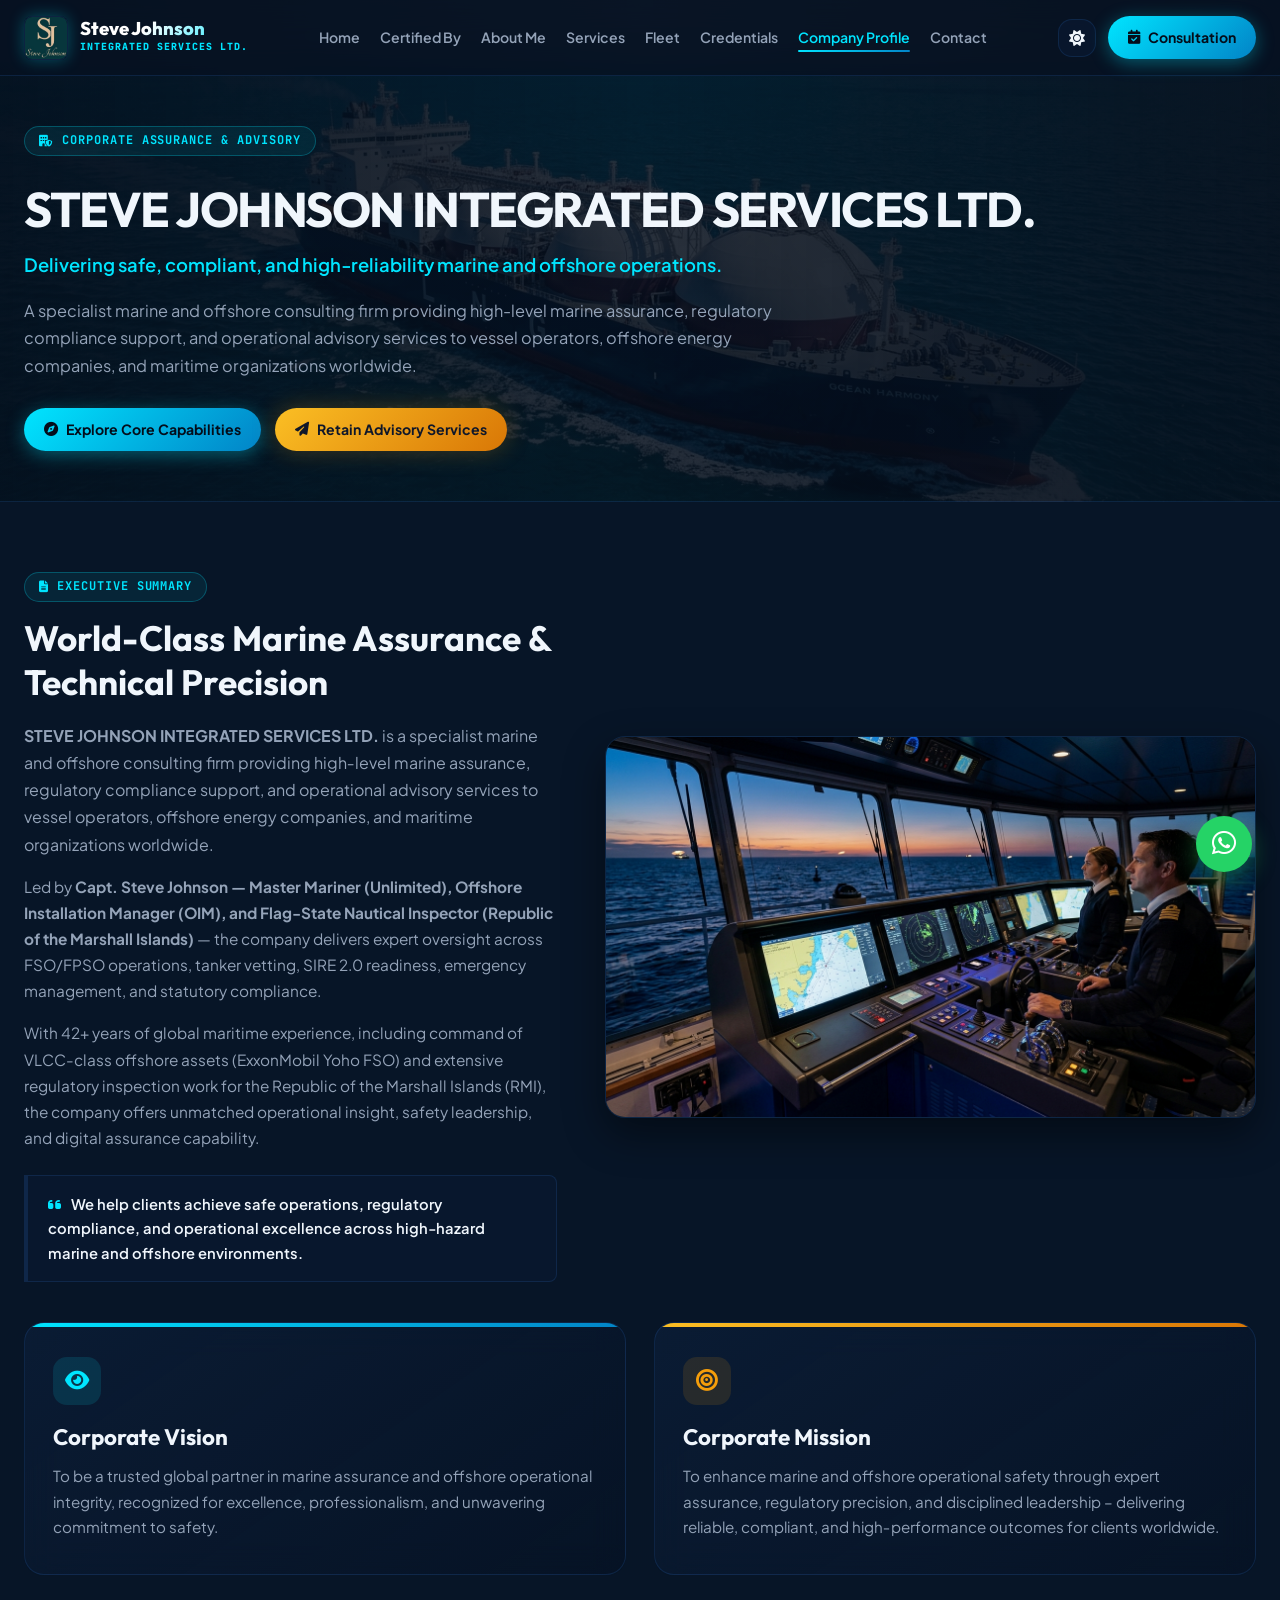
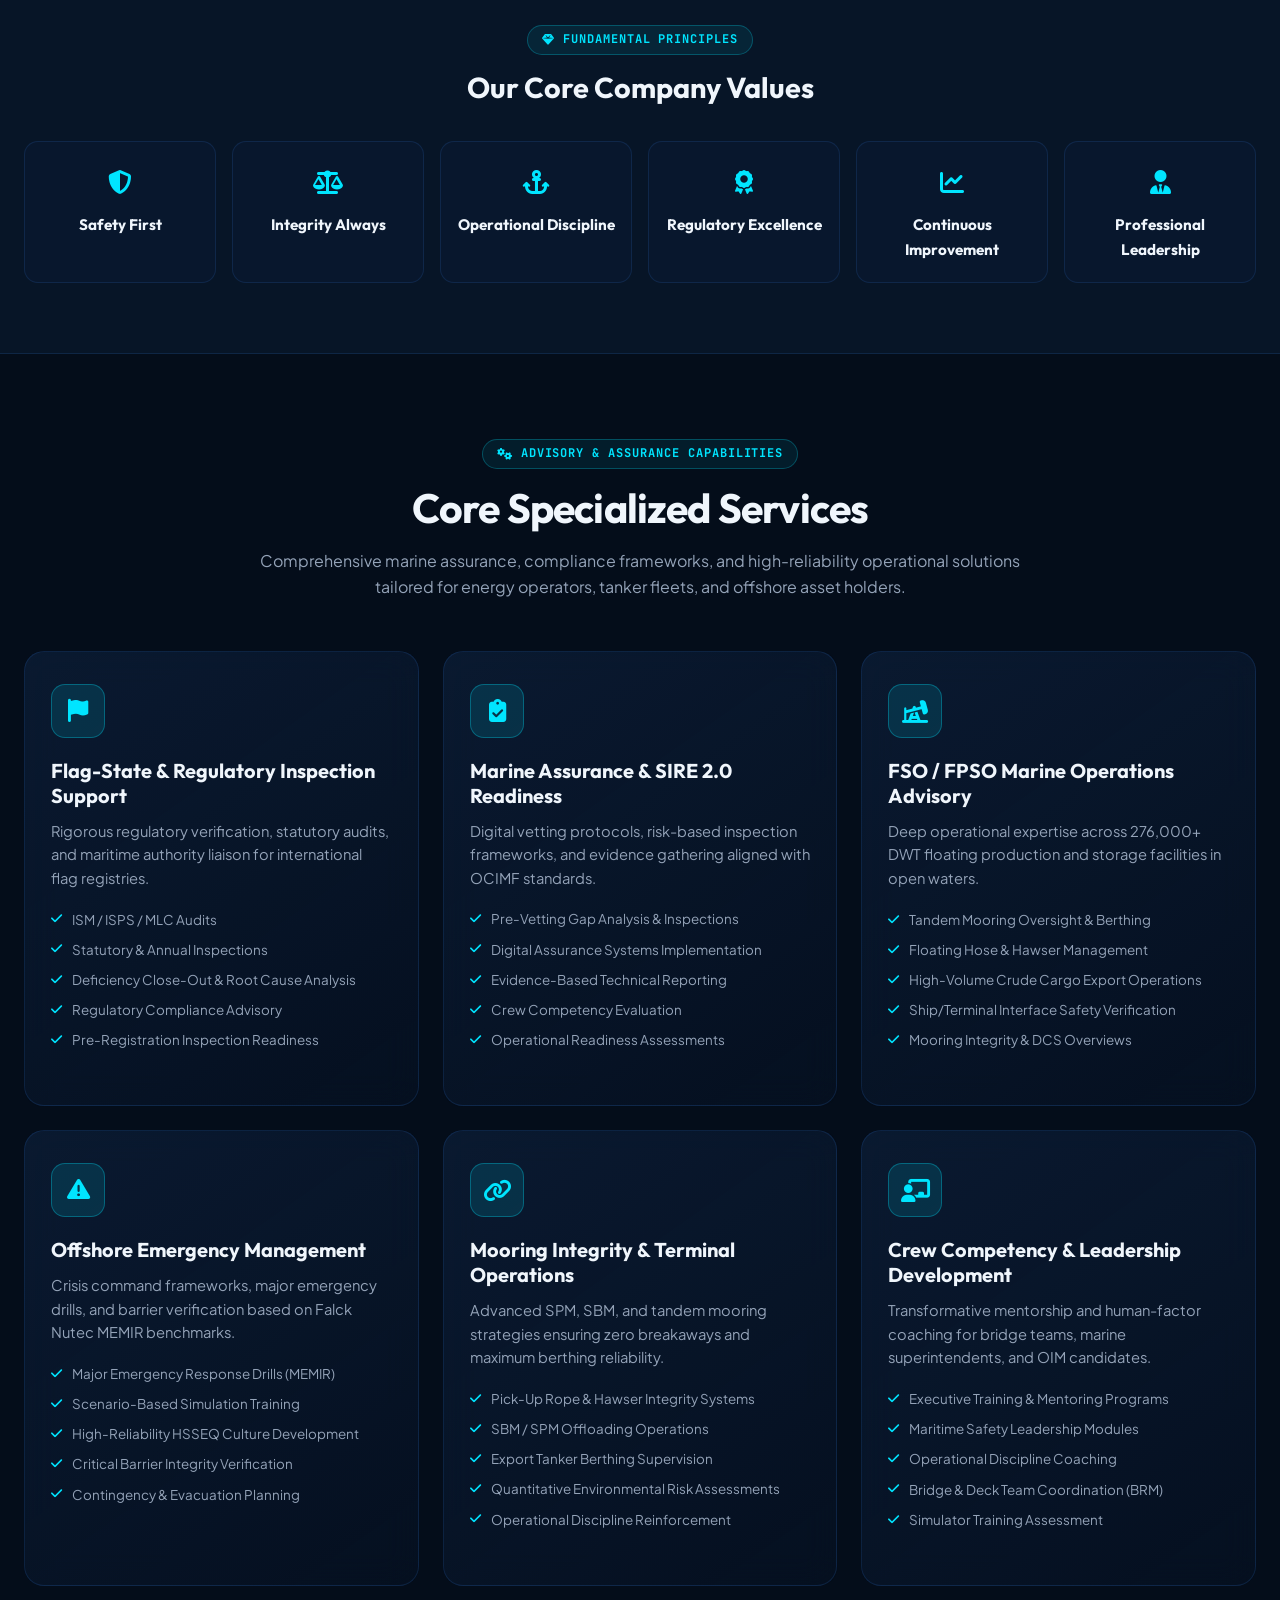
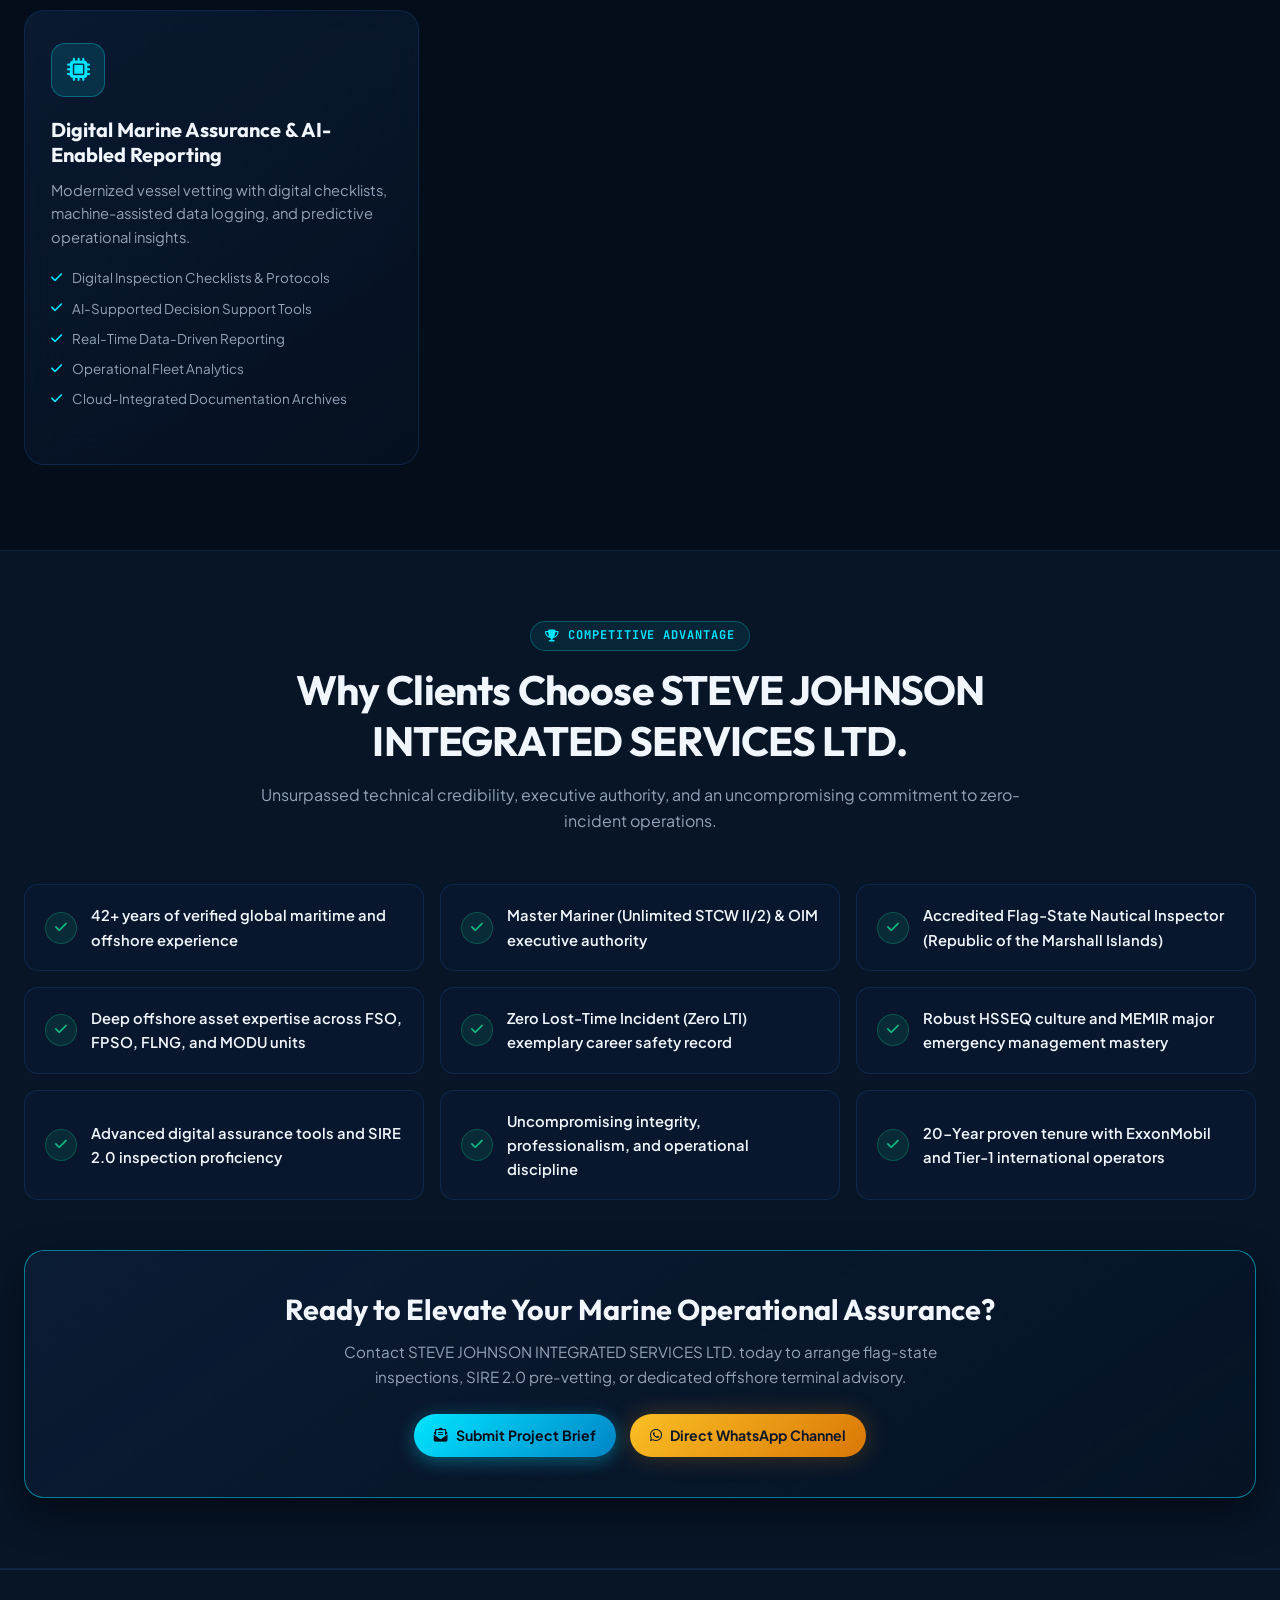
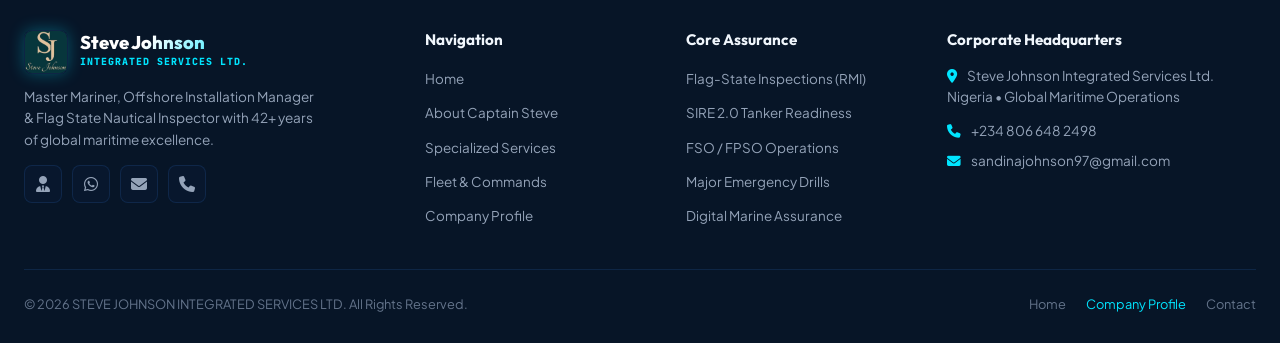
==== commit d382c5b6: "SEO optimized" ====
--- a/company-profile.html
+++ b/company-profile.html
@@ -3,22 +3,55 @@
 <head>
   <meta charset="UTF-8">
   <meta name="viewport" content="width=device-width, initial-scale=1.0">
-  <title>Company Profile | Steve Johnson Integrated Services Ltd.</title>
   
-  <!-- Primary Meta Tags -->
-  <meta name="title" content="Company Profile | Steve Johnson Integrated Services Ltd.">
-  <meta name="description" content="Delivering safe, compliant, and high-reliability marine and offshore operations. Specialist marine assurance, SIRE 2.0 readiness, FSO/FPSO advisory, and flag-state nautical inspection support.">
-  <meta name="keywords" content="Steve Johnson Integrated Services Ltd, Marine Assurance, SIRE 2.0 Readiness, FSO FPSO Operations Advisory, RMI Flag-State Inspector, Mooring Master, Offshore Emergency Management">
+  <!-- SEO Title & Meta Description -->
+  <title>Company Profile | Steve Johnson Integrated Services Ltd. - Marine Assurance & Offshore Operations</title>
+  <meta name="title" content="Company Profile | Steve Johnson Integrated Services Ltd. - Marine Assurance & Offshore Operations">
+  <meta name="description" content="Steve Johnson Integrated Services Ltd delivers safe, compliant, and high-reliability marine and offshore operations: SIRE 2.0 readiness, FSO/FPSO operations advisory, RMI Flag-State nautical inspections, and marine assurance.">
+  <meta name="keywords" content="Steve Johnson Integrated Services Ltd, Marine Assurance, SIRE 2.0 Readiness Nigeria, FSO FPSO Operations Advisory, RMI Flag-State Inspector, Mooring Master, Offshore Emergency Management, Marine Pilotage Lagos">
   <meta name="author" content="Capt. Steve Sandina Johnson">
-
-  <!-- Open Graph / Facebook -->
+  <meta name="robots" content="index, follow, max-snippet:-1, max-image-preview:large, max-video-preview:-1">
+  <meta name="googlebot" content="index, follow, max-snippet:-1, max-image-preview:large, max-video-preview:-1">
+
+  <!-- Canonical URL -->
+  <link rel="canonical" href="https://stevejohnsonmaritime.com/company-profile.html">
+
+  <!-- Geo & Regional Tags -->
+  <meta name="geo.region" content="NG-LA">
+  <meta name="geo.placename" content="Lagos, Nigeria">
+  <meta name="geo.position" content="6.5244;3.3792">
+  <meta name="ICBM" content="6.5244, 3.3792">
+
+  <!-- Theme & Mobile Web App Manifest -->
+  <meta name="theme-color" content="#040d1a">
+  <meta name="apple-mobile-web-app-capable" content="yes">
+  <meta name="apple-mobile-web-app-status-bar-style" content="black-translucent">
+  <meta name="apple-mobile-web-app-title" content="Steve Johnson Integrated Services">
+  <link rel="manifest" href="site.webmanifest">
+
+  <!-- Open Graph / Facebook Meta Tags -->
   <meta property="og:type" content="website">
   <meta property="og:url" content="https://stevejohnsonmaritime.com/company-profile.html">
+  <meta property="og:site_name" content="Steve Johnson Maritime Advisory">
+  <meta property="og:locale" content="en_US">
   <meta property="og:title" content="Company Profile | Steve Johnson Integrated Services Ltd.">
-  <meta property="og:description" content="Delivering safe, compliant, and high-reliability marine and offshore operations worldwide.">
-  <meta property="og:image" content="assets/images/hero_vlcc.jpg">
-
-  <!-- Google Fonts & Font Awesome CDN -->
+  <meta property="og:description" content="Delivering safe, compliant, and high-reliability marine and offshore operations worldwide: Marine Assurance, SIRE 2.0 readiness, and FSO/FPSO advisory.">
+  <meta property="og:image" content="https://stevejohnsonmaritime.com/assets/images/lng_carrier.jpg">
+  <meta property="og:image:secure_url" content="https://stevejohnsonmaritime.com/assets/images/lng_carrier.jpg">
+  <meta property="og:image:type" content="image/jpeg">
+  <meta property="og:image:width" content="1200">
+  <meta property="og:image:height" content="630">
+  <meta property="og:image:alt" content="Steve Johnson Integrated Services Ltd LNG Carrier & Marine Operations">
+
+  <!-- Twitter Card Meta Tags -->
+  <meta name="twitter:card" content="summary_large_image">
+  <meta name="twitter:url" content="https://stevejohnsonmaritime.com/company-profile.html">
+  <meta name="twitter:title" content="Company Profile | Steve Johnson Integrated Services Ltd.">
+  <meta name="twitter:description" content="Specialist Marine Assurance, SIRE 2.0 readiness, FSO/FPSO operations, and Flag-State Nautical Inspections.">
+  <meta name="twitter:image" content="https://stevejohnsonmaritime.com/assets/images/lng_carrier.jpg">
+  <meta name="twitter:image:alt" content="Steve Johnson Integrated Services Ltd Marine Operations">
+
+  <!-- Preconnect & Fonts -->
   <link rel="preconnect" href="https://fonts.googleapis.com">
   <link rel="preconnect" href="https://fonts.gstatic.com" crossorigin>
   <link href="https://fonts.googleapis.com/css2?family=JetBrains+Mono:wght@400;500;700&family=Outfit:wght@400;500;600;700;800;900&family=Plus+Jakarta+Sans:wght@300;400;500;600;700;800&display=swap" rel="stylesheet">
@@ -26,9 +59,123 @@
 
   <!-- Favicon -->
   <link rel="icon" type="image/jpeg" href="assets/images/logo.jpg">
+  <link rel="apple-touch-icon" href="assets/images/logo.jpg">
 
   <!-- Stylesheet -->
   <link rel="stylesheet" href="styles.css">
+
+  <!-- Structured Data JSON-LD Schema Graph -->
+  <script type="application/ld+json">
+  {
+    "@context": "https://schema.org",
+    "@graph": [
+      {
+        "@type": "WebPage",
+        "@id": "https://stevejohnsonmaritime.com/company-profile.html#webpage",
+        "url": "https://stevejohnsonmaritime.com/company-profile.html",
+        "name": "Company Profile | Steve Johnson Integrated Services Ltd.",
+        "description": "Corporate capabilities, mission, and specialized marine assurance services of Steve Johnson Integrated Services Ltd.",
+        "breadcrumb": {
+          "@id": "https://stevejohnsonmaritime.com/company-profile.html#breadcrumb"
+        },
+        "isPartOf": {
+          "@type": "WebSite",
+          "@id": "https://stevejohnsonmaritime.com/#website",
+          "url": "https://stevejohnsonmaritime.com/",
+          "name": "Steve Johnson Maritime"
+        },
+        "inLanguage": "en-US"
+      },
+      {
+        "@type": "BreadcrumbList",
+        "@id": "https://stevejohnsonmaritime.com/company-profile.html#breadcrumb",
+        "itemListElement": [
+          {
+            "@type": "ListItem",
+            "position": 1,
+            "name": "Home",
+            "item": "https://stevejohnsonmaritime.com/"
+          },
+          {
+            "@type": "ListItem",
+            "position": 2,
+            "name": "Company Profile",
+            "item": "https://stevejohnsonmaritime.com/company-profile.html"
+          }
+        ]
+      },
+      {
+        "@type": ["Corporation", "ProfessionalService"],
+        "@id": "https://stevejohnsonmaritime.com/company-profile.html#organization",
+        "name": "Steve Johnson Integrated Services Ltd.",
+        "legalName": "Steve Johnson Integrated Services Limited",
+        "url": "https://stevejohnsonmaritime.com/company-profile.html",
+        "logo": "https://stevejohnsonmaritime.com/assets/images/logo.jpg",
+        "image": "https://stevejohnsonmaritime.com/assets/images/lng_carrier.jpg",
+        "description": "Global marine assurance, SIRE 2.0 readiness, FSO/FPSO operations advisory, flag-state nautical inspection support, and offshore logistics.",
+        "slogan": "Delivering Safe, Compliant, and High-Reliability Marine and Offshore Operations",
+        "founder": {
+          "@type": "Person",
+          "name": "Capt. Steve Sandina Johnson",
+          "jobTitle": "Principal Marine Consultant & Master Mariner",
+          "url": "https://stevejohnsonmaritime.com/"
+        },
+        "address": {
+          "@type": "PostalAddress",
+          "addressLocality": "Lagos",
+          "addressCountry": "NG"
+        },
+        "telephone": "+2348066482498",
+        "email": "sandinajohnson97@gmail.com",
+        "areaServed": [
+          "Global",
+          "West Africa",
+          "United Kingdom",
+          "Marshall Islands",
+          "Asia-Pacific"
+        ],
+        "hasOfferCatalog": {
+          "@type": "OfferCatalog",
+          "name": "Corporate Marine Solutions",
+          "itemListElement": [
+            {
+              "@type": "Offer",
+              "itemOffered": {
+                "@type": "Service",
+                "name": "Marine Assurance & SIRE 2.0 Readiness",
+                "description": "Pre-vetting gap analysis, human-factors assessments, and safety compliance audits for global tanker fleets."
+              }
+            },
+            {
+              "@type": "Offer",
+              "itemOffered": {
+                "@type": "Service",
+                "name": "FSO / FPSO Operations & Mooring Master Advisory",
+                "description": "Tandem berthing, SPM offloading, export tanker coordination, and marine emergency management."
+              }
+            },
+            {
+              "@type": "Offer",
+              "itemOffered": {
+                "@type": "Service",
+                "name": "Flag-State Nautical Inspections & Regulatory Support",
+                "description": "Official RMI inspections, statutory safety reviews, casualty investigations, and port state control readiness."
+              }
+            },
+            {
+              "@type": "Offer",
+              "itemOffered": {
+                "@type": "Service",
+                "name": "Marine Logistics & Terminal Pilotage",
+                "description": "Offshore lightering (STS), marine logistics planning, harbor pilotage, and supply base operations."
+              }
+            }
+          ]
+        }
+      }
+    ]
+  }
+  </script>
 
   <style>
     .cp-hero {
@@ -204,11 +351,11 @@
   <!-- Top Navigation Bar -->
   <header class="navbar" id="navbar">
     <div class="container nav-container">
-      <a href="index.html#home" class="brand-logo">
-        <img src="assets/images/logo.jpg" alt="Steve Johnson Maritime Logo" class="brand-img">
+      <a href="index.html#home" class="brand-logo" aria-label="Steve Johnson Maritime Homepage">
+        <img src="assets/images/logo.jpg" alt="Steve Johnson Maritime Logo" class="brand-img" width="48" height="48">
         <div class="brand-text">
           <span class="brand-title">Steve Johnson</span>
-          <span class="brand-sub">Maritime Advisory</span>
+          <span class="brand-sub">Integrated Services Ltd.</span>
         </div>
       </a>
 
@@ -564,7 +711,7 @@
       <div class="footer-grid">
         <div class="footer-brand">
           <div class="brand-logo">
-            <img src="assets/images/logo.jpg" alt="Steve Johnson Maritime Logo" class="brand-img">
+            <img src="assets/images/logo.jpg" alt="Steve Johnson Maritime Logo" class="brand-img" width="48" height="48">
             <div class="brand-text">
               <span class="brand-title">Steve Johnson</span>
               <span class="brand-sub">Integrated Services Ltd.</span>
@@ -574,10 +721,10 @@
             Master Mariner, Offshore Installation Manager & Flag State Nautical Inspector with 42+ years of global maritime excellence.
           </p>
           <div class="social-links">
-            <a href="https://ng.bold.pro/my/captainstevesandinajohnson" target="_blank" rel="noopener noreferrer" class="social-link" title="Bold.pro Portfolio"><i class="fa-solid fa-user-tie"></i></a>
-            <a href="https://wa.me/2348066482498" target="_blank" rel="noopener noreferrer" class="social-link" title="WhatsApp"><i class="fa-brands fa-whatsapp"></i></a>
-            <a href="mailto:sandinajohnson97@gmail.com" class="social-link" title="Email"><i class="fa-solid fa-envelope"></i></a>
-            <a href="tel:+2348066482498" class="social-link" title="Call"><i class="fa-solid fa-phone"></i></a>
+            <a href="https://ng.bold.pro/my/captainstevesandinajohnson" target="_blank" rel="noopener noreferrer" class="social-link" title="Bold.pro Portfolio" aria-label="Bold.pro Portfolio"><i class="fa-solid fa-user-tie"></i></a>
+            <a href="https://wa.me/2348066482498" target="_blank" rel="noopener noreferrer" class="social-link" title="WhatsApp" aria-label="WhatsApp"><i class="fa-brands fa-whatsapp"></i></a>
+            <a href="mailto:sandinajohnson97@gmail.com" class="social-link" title="Email" aria-label="Email"><i class="fa-solid fa-envelope"></i></a>
+            <a href="tel:+2348066482498" class="social-link" title="Call" aria-label="Call"><i class="fa-solid fa-phone"></i></a>
           </div>
         </div>
 
--- a/styles.css
+++ b/styles.css
@@ -2385,3 +2385,108 @@
     grid-template-columns: 1fr;
   }
 }
+
+/* ==========================================================================
+   FAQ ACCORDION SECTION (SEO & RICH SNIPPETS)
+   ========================================================================== */
+
+.faq-section {
+  background: var(--bg-primary);
+  position: relative;
+}
+
+.faq-container {
+  max-width: 900px;
+  margin: 0 auto;
+}
+
+.faq-list {
+  display: flex;
+  flex-direction: column;
+  gap: 16px;
+  margin-top: 36px;
+}
+
+.faq-item {
+  background: var(--grad-card);
+  border: 1px solid var(--border-color);
+  border-radius: var(--radius-md);
+  overflow: hidden;
+  transition: all var(--transition-normal);
+  backdrop-filter: blur(12px);
+}
+
+.faq-item:hover {
+  border-color: rgba(0, 229, 255, 0.4);
+}
+
+.faq-item.active {
+  border-color: var(--accent-cyan);
+  box-shadow: 0 4px 20px rgba(0, 229, 255, 0.12);
+}
+
+.faq-question-btn {
+  width: 100%;
+  display: flex;
+  align-items: center;
+  justify-content: space-between;
+  padding: 20px 24px;
+  background: transparent;
+  border: none;
+  color: var(--text-primary);
+  font-family: var(--font-heading);
+  font-size: 1.05rem;
+  font-weight: 700;
+  text-align: left;
+  cursor: pointer;
+  gap: 16px;
+  transition: color var(--transition-fast);
+}
+
+.faq-question-btn:hover {
+  color: var(--accent-cyan);
+}
+
+.faq-item.active .faq-question-btn {
+  color: var(--accent-cyan);
+}
+
+.faq-icon {
+  width: 32px;
+  height: 32px;
+  border-radius: var(--radius-full);
+  background: rgba(0, 229, 255, 0.1);
+  display: flex;
+  align-items: center;
+  justify-content: center;
+  color: var(--accent-cyan);
+  font-size: 0.85rem;
+  flex-shrink: 0;
+  transition: transform var(--transition-normal), background var(--transition-fast);
+}
+
+.faq-item.active .faq-icon {
+  transform: rotate(180deg);
+  background: var(--accent-cyan);
+  color: #040d1a;
+}
+
+.faq-answer {
+  max-height: 0;
+  overflow: hidden;
+  transition: max-height 0.35s cubic-bezier(0.4, 0, 0.2, 1), padding 0.35s ease;
+  padding: 0 24px;
+}
+
+.faq-item.active .faq-answer {
+  max-height: 400px;
+  padding: 0 24px 22px;
+}
+
+.faq-answer p {
+  color: var(--text-secondary);
+  font-size: 0.95rem;
+  line-height: 1.7;
+  margin: 0;
+}
+
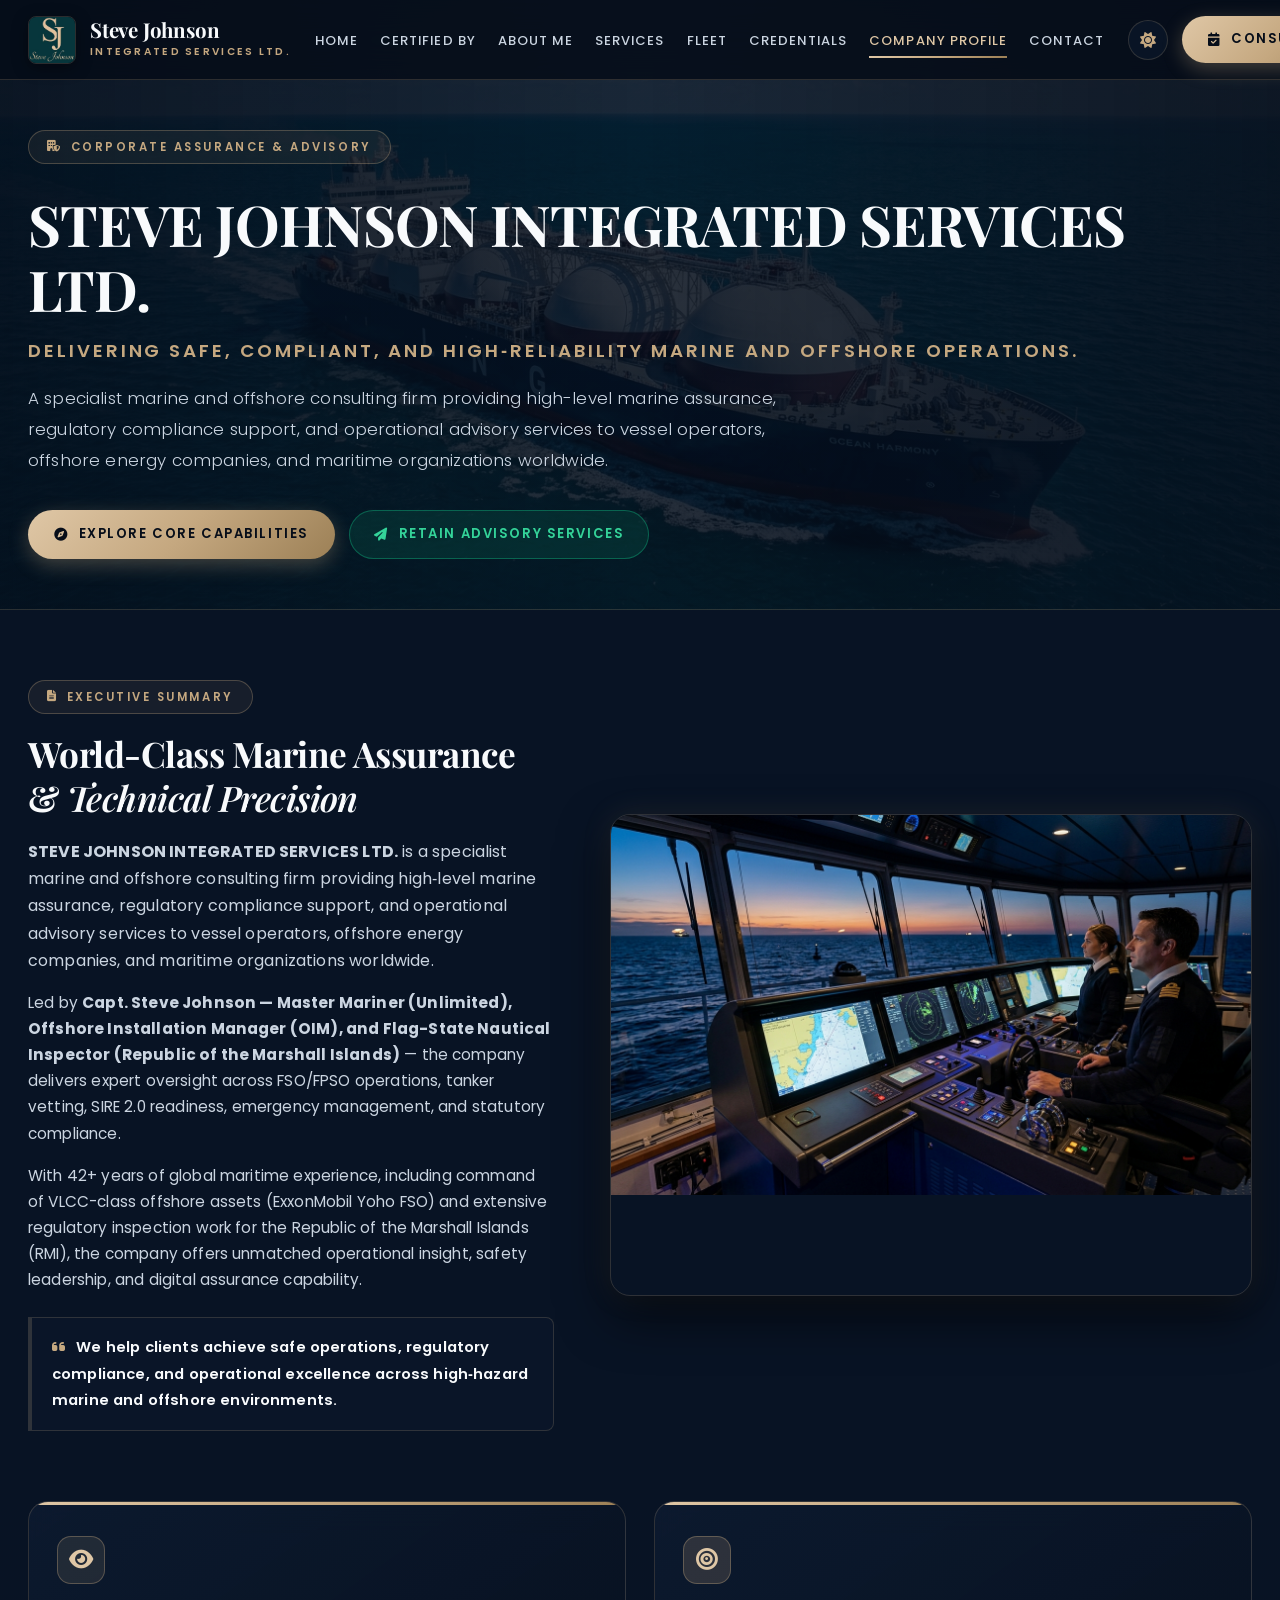
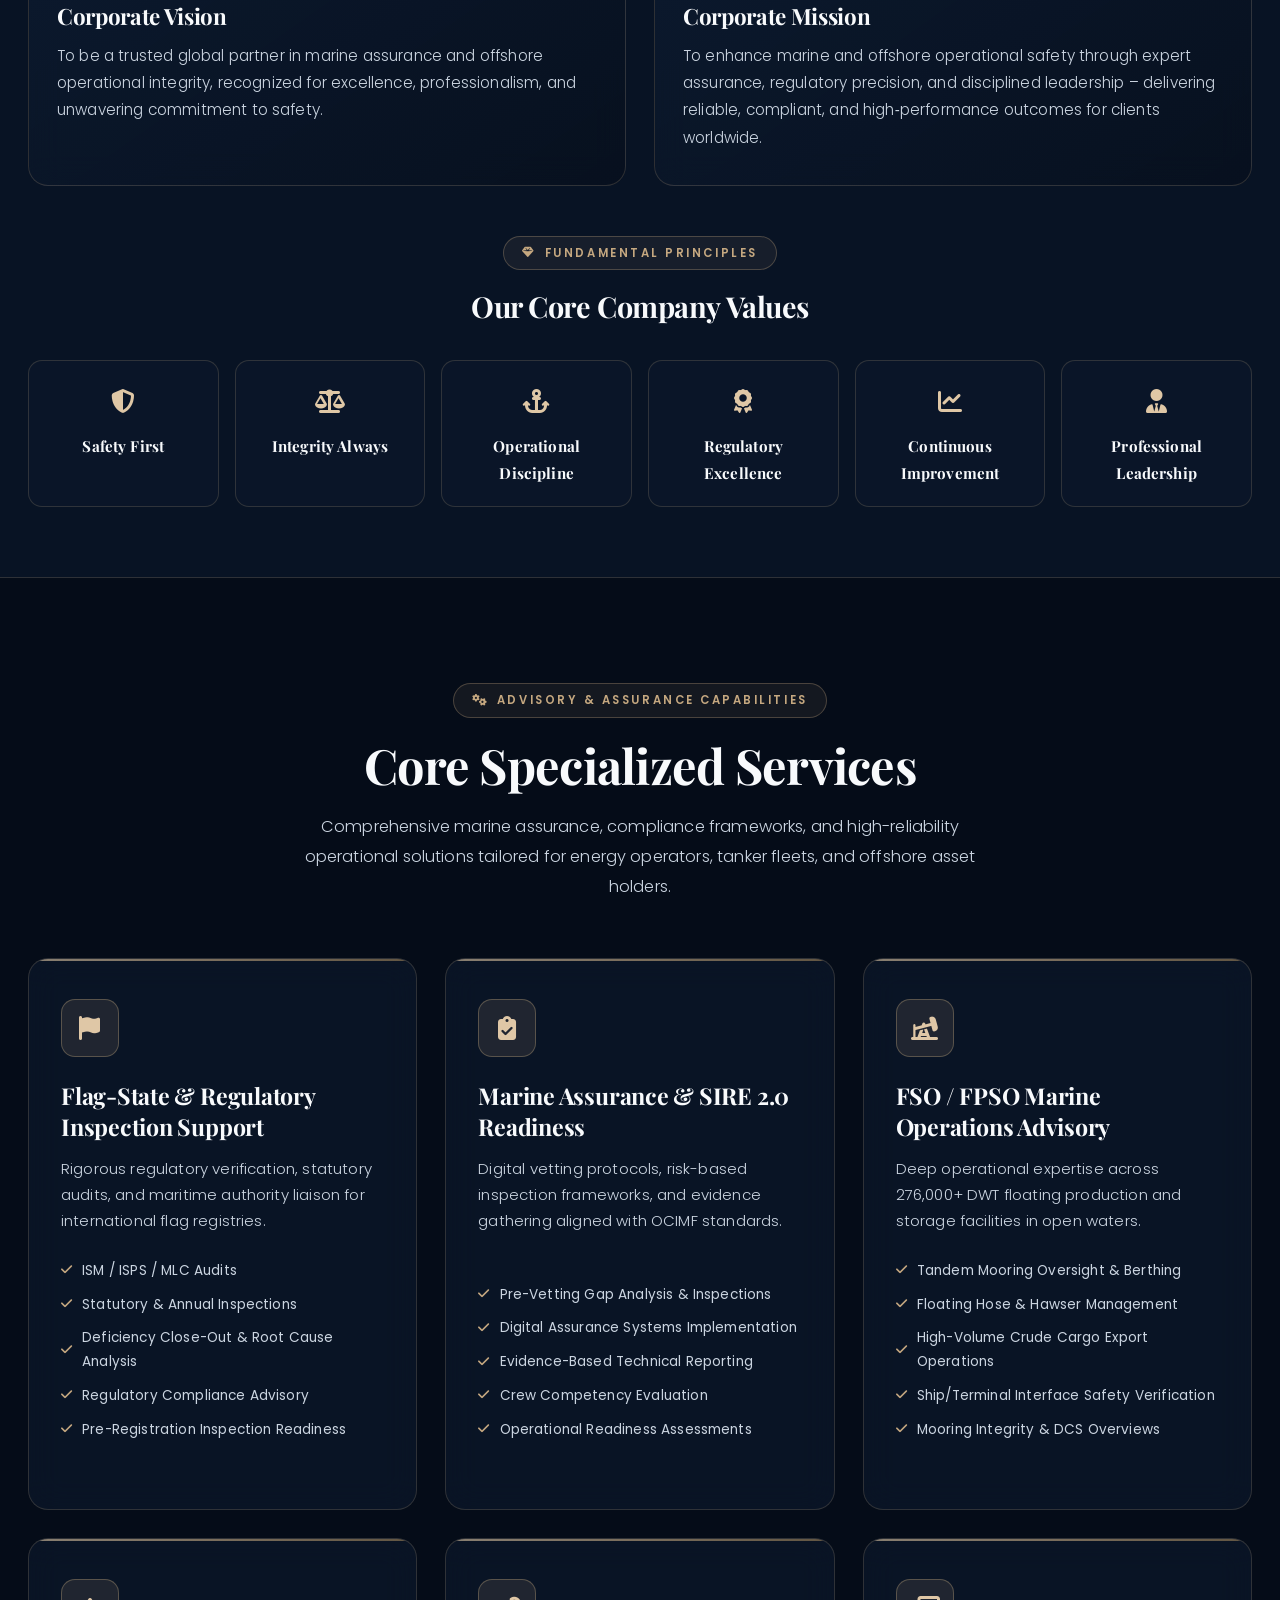
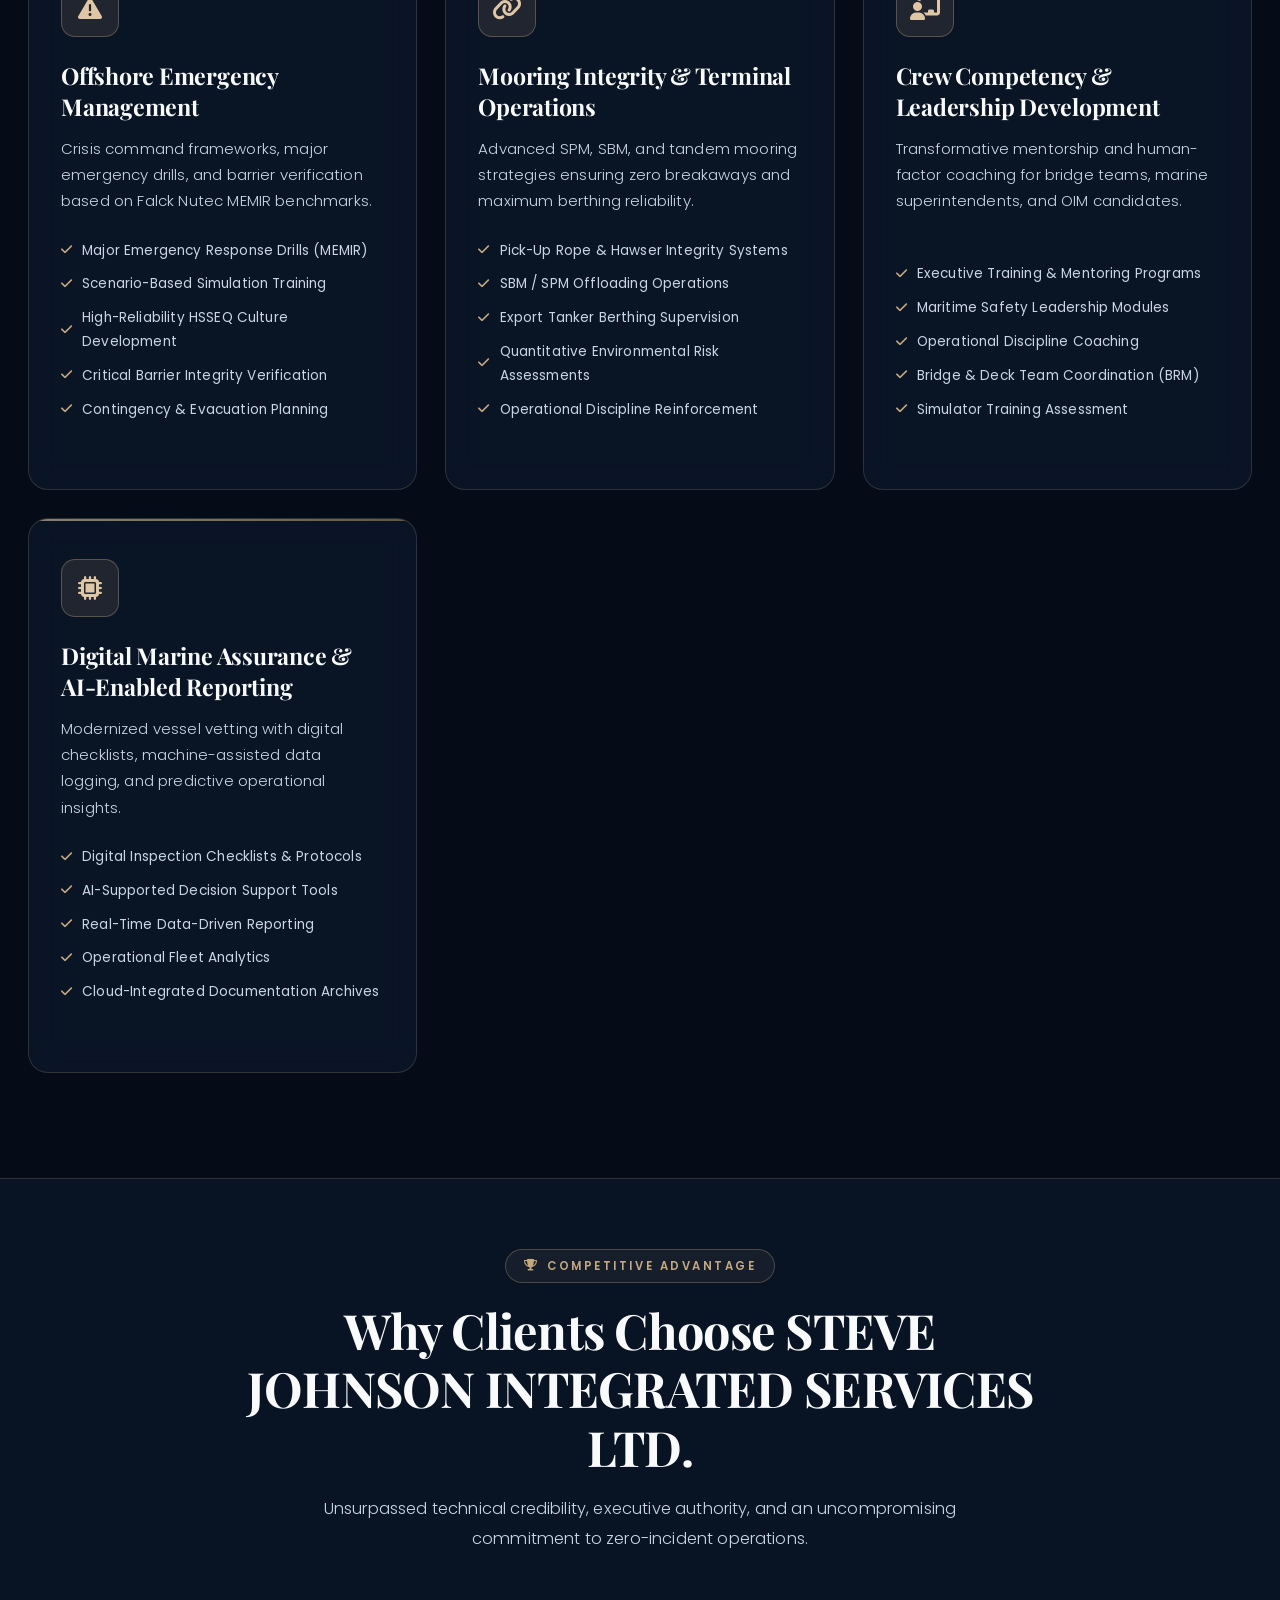
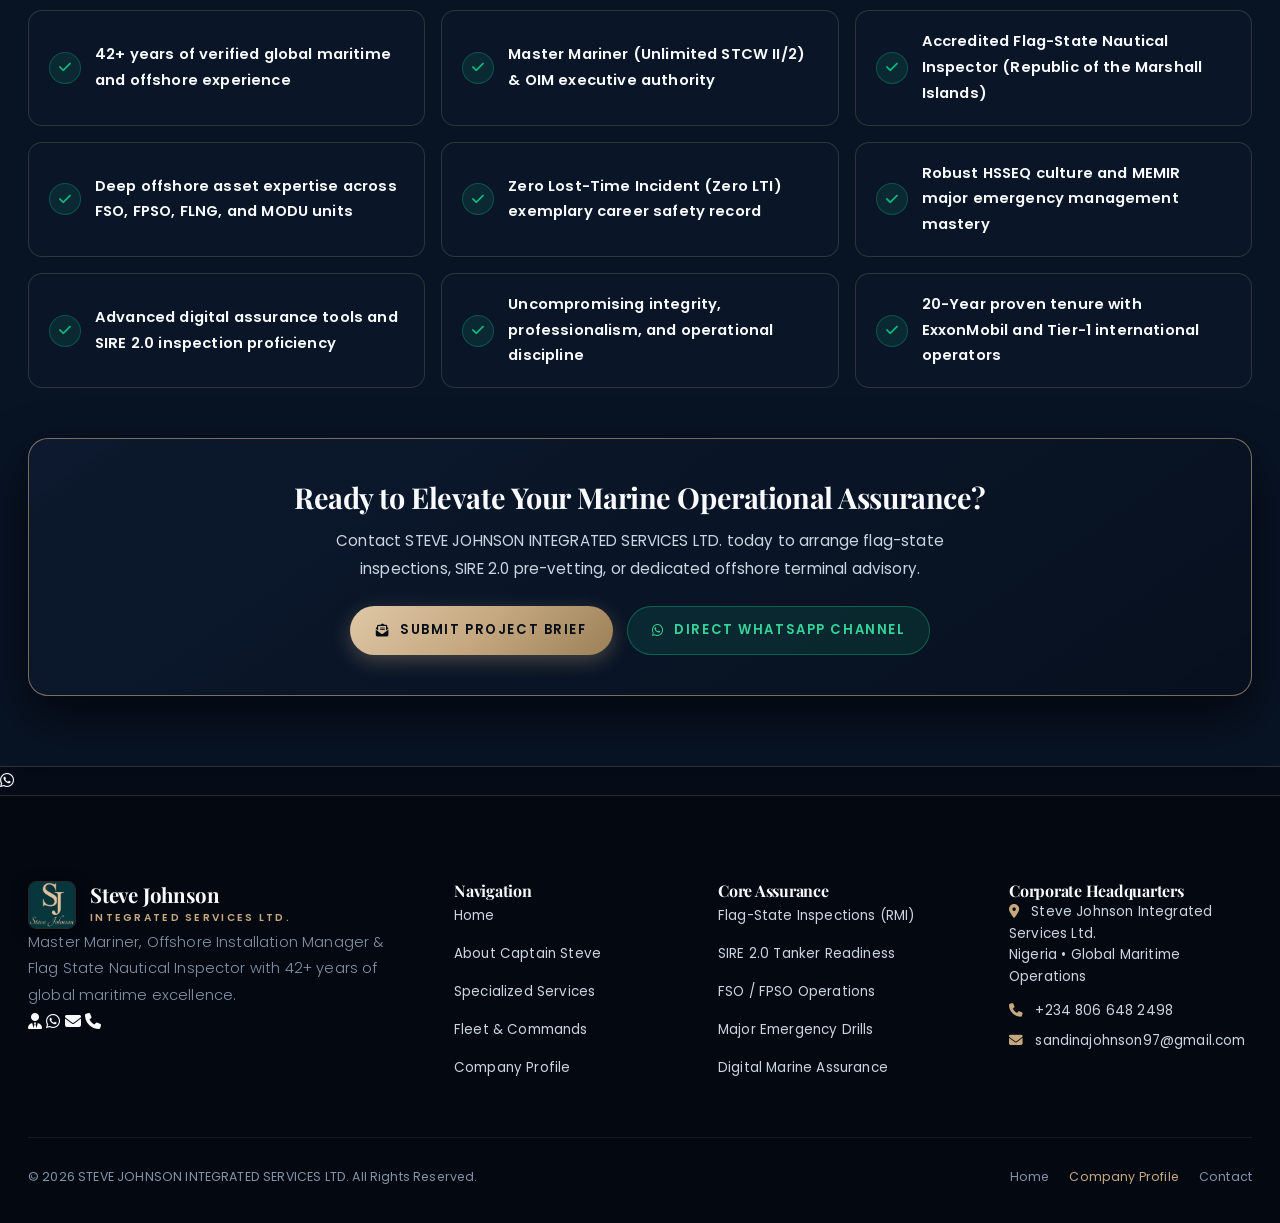
==== commit 21309b2c: "changing overall Ui" ====
--- a/company-profile.html
+++ b/company-profile.html
@@ -51,10 +51,10 @@
   <meta name="twitter:image" content="https://stevejohnsonmaritime.com/assets/images/lng_carrier.jpg">
   <meta name="twitter:image:alt" content="Steve Johnson Integrated Services Ltd Marine Operations">
 
-  <!-- Preconnect & Fonts -->
+  <!-- Preconnect & Google Fonts (Shafer Luxury Editorial Typography) -->
   <link rel="preconnect" href="https://fonts.googleapis.com">
   <link rel="preconnect" href="https://fonts.gstatic.com" crossorigin>
-  <link href="https://fonts.googleapis.com/css2?family=JetBrains+Mono:wght@400;500;700&family=Outfit:wght@400;500;600;700;800;900&family=Plus+Jakarta+Sans:wght@300;400;500;600;700;800&display=swap" rel="stylesheet">
+  <link href="https://fonts.googleapis.com/css2?family=Cinzel:wght@500;600;700&family=JetBrains+Mono:wght@400;500;700&family=Playfair+Display:ital,wght@0,400;0,500;0,600;0,700;0,800;0,900;1,400;1,500;1,600;1,700;1,800&family=Poppins:ital,wght@0,300;0,400;0,500;0,600;0,700;1,300;1,400&family=Plus+Jakarta+Sans:wght@400;500;600;700&display=swap" rel="stylesheet">
   <link rel="stylesheet" href="https://cdnjs.cloudflare.com/ajax/libs/font-awesome/6.5.1/css/all.min.css">
 
   <!-- Favicon -->
@@ -215,13 +215,13 @@
 
     .cp-value-card:hover {
       transform: translateY(-4px);
-      border-color: var(--accent-cyan);
-      box-shadow: var(--shadow-md), 0 0 15px rgba(0, 229, 255, 0.15);
+      border-color: var(--accent-gold);
+      box-shadow: var(--shadow-md), 0 0 20px rgba(var(--accent-gold-rgb), 0.2);
     }
 
     .cp-value-icon {
       font-size: 1.5rem;
-      color: var(--accent-cyan);
+      color: var(--accent-gold-light);
       margin-bottom: 10px;
     }
 
@@ -255,8 +255,8 @@
       top: 0;
       left: 0;
       width: 100%;
-      height: 4px;
-      background: var(--grad-cyan);
+      height: 3px;
+      background: var(--grad-gold);
     }
 
     .cp-vm-card.gold-card::before {
@@ -267,8 +267,9 @@
       width: 48px;
       height: 48px;
       border-radius: var(--radius-md);
-      background: rgba(0, 229, 255, 0.12);
-      color: var(--accent-cyan);
+      background: rgba(197, 168, 128, 0.12);
+      border: 1px solid rgba(197, 168, 128, 0.35);
+      color: var(--accent-gold-light);
       display: flex;
       align-items: center;
       justify-content: center;
@@ -277,11 +278,12 @@
     }
 
     .gold-card .cp-vm-icon {
-      background: rgba(245, 158, 11, 0.12);
-      color: var(--accent-gold);
+      background: rgba(197, 168, 128, 0.18);
+      color: var(--accent-gold-light);
     }
 
     .cp-vm-card h3 {
+      font-family: var(--font-heading);
       font-size: 1.4rem;
       margin-bottom: 12px;
     }
@@ -289,7 +291,8 @@
     .cp-vm-card p {
       font-size: 0.95rem;
       color: var(--text-secondary);
-      line-height: 1.7;
+      line-height: 1.8;
+      font-weight: 300;
     }
 
     .why-us-list {
@@ -311,9 +314,10 @@
     }
 
     .why-us-item:hover {
-      border-color: var(--accent-cyan);
+      border-color: var(--accent-gold);
       transform: translateX(4px);
       background: var(--bg-card-hover);
+      box-shadow: 0 4px 16px rgba(var(--accent-gold-rgb), 0.15);
     }
 
     .why-us-check {
@@ -395,7 +399,7 @@
         <h1 class="hero-title" style="margin-top: 10px; margin-bottom: 12px;">
           STEVE JOHNSON INTEGRATED SERVICES LTD.
         </h1>
-        <p class="hero-role" style="color: var(--accent-cyan); font-size: 1.15rem; margin-bottom: 16px;">
+        <p class="hero-role" style="color: var(--accent-gold); font-size: 1.15rem; margin-bottom: 16px;">
           Delivering safe, compliant, and high‑reliability marine and offshore operations.
         </p>
         <p class="hero-description" style="max-width: 750px;">
@@ -421,7 +425,7 @@
         <div class="about-grid">
           <div>
             <span class="section-tag"><i class="fa-solid fa-file-lines"></i> Executive Summary</span>
-            <h2 style="font-size: 2.2rem; margin-bottom: 18px;">World-Class Marine Assurance & Technical Precision</h2>
+            <h2 style="font-size: 2.2rem; margin-bottom: 18px;">World-Class Marine Assurance & <span class="italic-serif">Technical Precision</span></h2>
             <p style="color: var(--text-secondary); font-size: 1rem; line-height: 1.7; margin-bottom: 16px;">
               <strong>STEVE JOHNSON INTEGRATED SERVICES LTD.</strong> is a specialist marine and offshore consulting firm providing high‑level marine assurance, regulatory compliance support, and operational advisory services to vessel operators, offshore energy companies, and maritime organizations worldwide.
             </p>
@@ -432,9 +436,9 @@
               With 42+ years of global maritime experience, including command of VLCC-class offshore assets (ExxonMobil Yoho FSO) and extensive regulatory inspection work for the Republic of the Marshall Islands (RMI), the company offers unmatched operational insight, safety leadership, and digital assurance capability.
             </p>
 
-            <div style="background: var(--bg-card); border-left: 4px solid var(--accent-cyan); padding: 16px 20px; border-radius: 0 var(--radius-sm) var(--radius-sm) 0; border: 1px solid var(--border-color); border-left-width: 4px;">
+            <div style="background: var(--bg-card); border-left: 4px solid var(--accent-gold); padding: 16px 20px; border-radius: 0 var(--radius-sm) var(--radius-sm) 0; border: 1px solid var(--border-color); border-left-width: 4px;">
               <p style="font-size: 0.92rem; color: var(--text-primary); font-weight: 600; margin-bottom: 0;">
-                <i class="fa-solid fa-quote-left" style="color: var(--accent-cyan); margin-right: 6px;"></i>
+                <i class="fa-solid fa-quote-left" style="color: var(--accent-gold); margin-right: 6px;"></i>
                 We help clients achieve safe operations, regulatory compliance, and operational excellence across high‑hazard marine and offshore environments.
               </p>
             </div>
@@ -753,15 +757,15 @@
         <div class="footer-col">
           <h4>Corporate Headquarters</h4>
           <p style="color: var(--text-secondary); font-size: 0.85rem; line-height: 1.6; margin-bottom: 12px;">
-            <i class="fa-solid fa-location-dot" style="color: var(--accent-cyan); margin-right: 8px;"></i>
+            <i class="fa-solid fa-location-dot" style="color: var(--accent-gold); margin-right: 8px;"></i>
             Steve Johnson Integrated Services Ltd.<br>Nigeria • Global Maritime Operations
           </p>
           <p style="color: var(--text-secondary); font-size: 0.85rem; line-height: 1.6; margin-bottom: 8px;">
-            <i class="fa-solid fa-phone" style="color: var(--accent-cyan); margin-right: 8px;"></i>
+            <i class="fa-solid fa-phone" style="color: var(--accent-gold); margin-right: 8px;"></i>
             <a href="tel:+2348066482498" style="color: inherit;">+234 806 648 2498</a>
           </p>
           <p style="color: var(--text-secondary); font-size: 0.85rem; line-height: 1.6;">
-            <i class="fa-solid fa-envelope" style="color: var(--accent-cyan); margin-right: 8px;"></i>
+            <i class="fa-solid fa-envelope" style="color: var(--accent-gold); margin-right: 8px;"></i>
             <a href="mailto:sandinajohnson97@gmail.com" style="color: inherit;">sandinajohnson97@gmail.com</a>
           </p>
         </div>
@@ -773,7 +777,7 @@
         </div>
         <div style="display: flex; gap: 20px;">
           <a href="index.html#home" style="color: inherit;">Home</a>
-          <a href="company-profile.html" style="color: var(--accent-cyan);">Company Profile</a>
+          <a href="company-profile.html" style="color: var(--accent-gold);">Company Profile</a>
           <a href="index.html#contact" style="color: inherit;">Contact</a>
         </div>
       </div>
--- a/styles.css
+++ b/styles.css
@@ -1,96 +1,122 @@
 /* ==========================================================================
-   STEVE JOHNSON MARITIME - LUXURY MODERN MARITIME DESIGN SYSTEM
+   STEVE JOHNSON MARITIME - HAUTE LUXURY MARITIME DESIGN SYSTEM
+   Inspired by the Editorial Typography & Haute Aesthetics of Shafer Plastic Surgery
+   Theme: Maritime Command, Flag State Inspection & Offshore Marine Assurance
    ========================================================================== */
 
 :root {
-  /* Oceanic Luxury Color Palette */
-  --bg-primary: #040d1a;
-  --bg-secondary: #071527;
-  --bg-card: rgba(10, 25, 48, 0.75);
-  --bg-card-hover: rgba(16, 38, 72, 0.9);
-  --bg-glass: rgba(6, 17, 33, 0.8);
-  --bg-glass-strong: rgba(4, 13, 26, 0.95);
+  /* Oceanic Luxury & Admiralty Haute Color Palette */
+  --bg-primary: #050c18;          /* Deepest Ocean Abyss */
+  --bg-secondary: #081324;        /* Deep Admiralty Midnight Navy */
+  --bg-tertiary: #0d1e36;         /* Regal Coastal Navy */
+  --bg-card: rgba(11, 23, 42, 0.75);
+  --bg-card-hover: rgba(16, 34, 62, 0.92);
+  --bg-glass: rgba(5, 12, 24, 0.85);
+  --bg-glass-strong: rgba(5, 12, 24, 0.97);
   
-  --border-color: rgba(30, 77, 140, 0.3);
-  --border-hover: rgba(0, 229, 255, 0.5);
-  --border-glow: rgba(0, 229, 255, 0.18);
-
-  --text-primary: #f0f6fc;
-  --text-secondary: #94a3b8;
-  --text-muted: #64748b;
+  /* Refined Champagne Gold & Maritime Brass (Shafer-inspired) */
+  --accent-gold: #c5a880;         /* Primary Champagne Gold */
+  --accent-gold-light: #dfc7a6;   /* Luminous Champagne Highlight */
+  --accent-gold-dark: #9c8056;    /* Antique Maritime Brass */
+  --accent-gold-rgb: 197, 168, 128;
+  --accent-gold-muted: rgba(197, 168, 128, 0.15);
+
+  /* Delicate Hairline Borders & Ambient Glows */
+  --border-color: rgba(197, 168, 128, 0.2);
+  --border-subtle: rgba(255, 255, 255, 0.08);
+  --border-hover: rgba(197, 168, 128, 0.6);
+  --border-glow: rgba(197, 168, 128, 0.25);
+
+  /* Editorial Typography Colors */
+  --text-primary: #f8fafc;
+  --text-secondary: #cbd5e1;
+  --text-muted: #8393a7;
   --text-light: #ffffff;
-
-  /* Maritime Accents */
-  --accent-cyan: #00e5ff;
-  --accent-cyan-rgb: 0, 229, 255;
-  --accent-cyan-dark: #00b4d8;
-  --accent-blue: #0284c7;
-  --accent-gold: #f59e0b;
-  --accent-gold-light: #fbbf24;
+  --text-gold: #dfc7a6;
+
+  /* Maritime Complementary Accents */
+  --accent-navy: #0e2746;
+  --accent-blue: #1d4ed8;
+  --accent-blue-light: #38bdf8;
   --accent-emerald: #10b981;
   --accent-red: #ef4444;
 
-  /* Gradients */
-  --grad-ocean: linear-gradient(135deg, #040d1a 0%, #08162b 50%, #0a2540 100%);
-  --grad-cyan: linear-gradient(135deg, #00e5ff 0%, #0284c7 100%);
-  --grad-gold: linear-gradient(135deg, #fbbf24 0%, #d97706 100%);
-  --grad-card: linear-gradient(145deg, rgba(12, 30, 56, 0.75) 0%, rgba(6, 18, 36, 0.6) 100%);
-  --grad-glow: radial-gradient(circle at 50% 50%, rgba(0, 229, 255, 0.12) 0%, transparent 70%);
-
-  /* Typography */
-  --font-heading: 'Outfit', -apple-system, BlinkMacSystemFont, 'Segoe UI', Roboto, sans-serif;
-  --font-body: 'Plus Jakarta Sans', -apple-system, BlinkMacSystemFont, 'Segoe UI', Roboto, sans-serif;
+  /* Luxury Editorial Gradients */
+  --grad-ocean: linear-gradient(180deg, #050c18 0%, #081324 50%, #050c18 100%);
+  --grad-gold: linear-gradient(135deg, #dfc7a6 0%, #c5a880 50%, #9c8056 100%);
+  --grad-gold-text: linear-gradient(135deg, #ffffff 15%, #dfc7a6 55%, #c5a880 100%);
+  --grad-card: linear-gradient(145deg, rgba(14, 28, 50, 0.75) 0%, rgba(7, 16, 30, 0.85) 100%);
+  --grad-card-hover: linear-gradient(145deg, rgba(18, 36, 64, 0.9) 0%, rgba(10, 22, 40, 0.95) 100%);
+  --grad-glow: radial-gradient(circle at 50% 50%, rgba(197, 168, 128, 0.12) 0%, transparent 70%);
+
+  /* Typography System (Shafer-inspired: Playfair Display + Poppins + Cinzel) */
+  --font-heading: 'Playfair Display', Georgia, 'Times New Roman', serif;
+  --font-body: 'Poppins', -apple-system, BlinkMacSystemFont, 'Segoe UI', Roboto, sans-serif;
   --font-mono: 'JetBrains Mono', 'Fira Code', monospace;
+  --font-prestige: 'Cinzel', Georgia, serif;
 
   /* Dimensions & Transitions */
-  --header-height: 76px;
+  --header-height: 80px;
+  --radius-xs: 4px;
   --radius-sm: 8px;
   --radius-md: 14px;
   --radius-lg: 20px;
+  --radius-xl: 28px;
   --radius-full: 9999px;
   
-  --shadow-sm: 0 4px 12px rgba(0, 0, 0, 0.25);
-  --shadow-md: 0 8px 24px rgba(0, 0, 0, 0.35);
-  --shadow-lg: 0 16px 40px rgba(0, 0, 0, 0.45);
-  --shadow-glow: 0 0 25px rgba(0, 229, 255, 0.25);
-  --shadow-gold-glow: 0 0 25px rgba(245, 158, 11, 0.25);
+  --shadow-sm: 0 4px 14px rgba(0, 0, 0, 0.35);
+  --shadow-md: 0 10px 30px rgba(0, 0, 0, 0.45);
+  --shadow-lg: 0 20px 50px rgba(0, 0, 0, 0.6);
+  --shadow-glow: 0 0 30px rgba(197, 168, 128, 0.22);
+  --shadow-gold-glow: 0 8px 32px rgba(197, 168, 128, 0.28);
 
   --transition-fast: 0.2s cubic-bezier(0.4, 0, 0.2, 1);
   --transition-normal: 0.35s cubic-bezier(0.4, 0, 0.2, 1);
-  --transition-slow: 0.6s cubic-bezier(0.16, 1, 0.3, 1);
-}
-
-/* Daylight Admiralty Theme */
+  --transition-slow: 0.65s cubic-bezier(0.16, 1, 0.3, 1);
+}
+
+/* ==========================================================================
+   DAYLIGHT ADMIRALTY THEME (LIGHT MODE)
+   Inspired by upscale Fifth Avenue clinic light aesthetics & coastal sand
+   ========================================================================== */
 [data-theme="light"] {
-  --bg-primary: #f8fafc;
-  --bg-secondary: #edf2f7;
-  --bg-card: rgba(255, 255, 255, 0.95);
+  --bg-primary: #fbf9f6;          /* Warm Maritime Ivory / Alabaster */
+  --bg-secondary: #f4f0e8;        /* Soft Linen Sand */
+  --bg-tertiary: #ebe5d9;         /* Coastal Cream */
+  --bg-card: rgba(255, 255, 255, 0.94);
   --bg-card-hover: #ffffff;
-  --bg-glass: rgba(255, 255, 255, 0.88);
-  --bg-glass-strong: rgba(255, 255, 255, 0.98);
+  --bg-glass: rgba(251, 249, 246, 0.92);
+  --bg-glass-strong: rgba(251, 249, 246, 0.98);
   
-  --border-color: rgba(203, 213, 225, 0.85);
-  --border-hover: rgba(2, 132, 199, 0.5);
-  --border-glow: rgba(2, 132, 199, 0.2);
-
-  --text-primary: #0f172a;
-  --text-secondary: #475569;
+  --accent-gold: #9a784d;         /* Deep Antique Gold */
+  --accent-gold-light: #b89758;
+  --accent-gold-dark: #7a5c34;
+  --accent-gold-rgb: 154, 120, 77;
+  --accent-gold-muted: rgba(154, 120, 77, 0.12);
+
+  --border-color: rgba(154, 120, 77, 0.25);
+  --border-subtle: rgba(15, 23, 42, 0.08);
+  --border-hover: rgba(154, 120, 77, 0.7);
+  --border-glow: rgba(154, 120, 77, 0.2);
+
+  --text-primary: #0a1626;        /* Deepest Admiralty Navy Ink */
+  --text-secondary: #3b4b5e;      /* Refined Marine Slate */
   --text-muted: #64748b;
-  --text-light: #0f172a;
-
-  --accent-cyan: #0284c7;
-  --accent-cyan-rgb: 2, 132, 199;
-  --accent-cyan-dark: #0369a1;
-  --accent-gold: #b45309;
-
-  --grad-ocean: linear-gradient(135deg, #f8fafc 0%, #edf2f7 50%, #e2e8f0 100%);
-  --grad-card: linear-gradient(145deg, #ffffff 0%, #f8fafc 100%);
-  --grad-glow: radial-gradient(circle at 50% 50%, rgba(2, 132, 199, 0.08) 0%, transparent 70%);
-
-  --shadow-sm: 0 4px 12px rgba(15, 23, 42, 0.06);
-  --shadow-md: 0 8px 24px rgba(15, 23, 42, 0.08);
-  --shadow-lg: 0 16px 40px rgba(15, 23, 42, 0.12);
-  --shadow-glow: 0 0 25px rgba(2, 132, 199, 0.15);
+  --text-light: #0a1626;
+  --text-gold: #9a784d;
+
+  --grad-ocean: linear-gradient(180deg, #fbf9f6 0%, #f4f0e8 50%, #fbf9f6 100%);
+  --grad-gold: linear-gradient(135deg, #b89758 0%, #9a784d 50%, #7a5c34 100%);
+  --grad-gold-text: linear-gradient(135deg, #0a1626 20%, #9a784d 100%);
+  --grad-card: linear-gradient(145deg, #ffffff 0%, #fbf9f6 100%);
+  --grad-card-hover: linear-gradient(145deg, #ffffff 0%, #f8f5ee 100%);
+  --grad-glow: radial-gradient(circle at 50% 50%, rgba(154, 120, 77, 0.08) 0%, transparent 70%);
+
+  --shadow-sm: 0 4px 14px rgba(10, 22, 38, 0.06);
+  --shadow-md: 0 10px 28px rgba(10, 22, 38, 0.08);
+  --shadow-lg: 0 20px 45px rgba(10, 22, 38, 0.12);
+  --shadow-glow: 0 0 30px rgba(154, 120, 77, 0.18);
+  --shadow-gold-glow: 0 8px 30px rgba(154, 120, 77, 0.22);
 }
 
 /* ==========================================================================
@@ -113,13 +139,17 @@
   font-family: var(--font-body);
   background-color: var(--bg-primary);
   color: var(--text-primary);
-  line-height: 1.65;
+  line-height: 1.75;
+  font-weight: 400;
   overflow-x: hidden;
   position: relative;
+  letter-spacing: 0.01em;
   transition: background-color var(--transition-normal), color var(--transition-normal);
-}
-
-/* Subtle Animated Background Grid */
+  -webkit-font-smoothing: antialiased;
+  -moz-osx-font-smoothing: grayscale;
+}
+
+/* Delicate Luxury Watermark Grid */
 body::before {
   content: '';
   position: fixed;
@@ -128,10 +158,10 @@
   width: 100vw;
   height: 100vh;
   background-image: 
-    radial-gradient(rgba(0, 229, 255, 0.03) 1px, transparent 1px),
-    radial-gradient(rgba(0, 229, 255, 0.015) 1px, transparent 1px);
-  background-size: 40px 40px, 80px 80px;
-  background-position: 0 0, 20px 20px;
+    radial-gradient(rgba(197, 168, 128, 0.04) 1px, transparent 1px),
+    radial-gradient(rgba(197, 168, 128, 0.02) 1px, transparent 1px);
+  background-size: 48px 48px, 96px 96px;
+  background-position: 0 0, 24px 24px;
   pointer-events: none;
   z-index: 0;
 }
@@ -141,12 +171,25 @@
   font-weight: 700;
   line-height: 1.25;
   color: var(--text-primary);
+  letter-spacing: -0.015em;
+}
+
+h1 em, h2 em, h3 em, .italic-serif {
+  font-family: var(--font-heading);
+  font-style: italic;
+  font-weight: 600;
+}
+
+p {
+  color: var(--text-secondary);
+  line-height: 1.8;
+  font-size: 1rem;
 }
 
 a {
   color: inherit;
   text-decoration: none;
-  transition: color var(--transition-fast);
+  transition: color var(--transition-fast), border-color var(--transition-fast), transform var(--transition-fast);
 }
 
 img {
@@ -162,15 +205,15 @@
 
 .container {
   width: 100%;
-  max-width: 1280px;
+  max-width: 1300px;
   margin: 0 auto;
-  padding: 0 24px;
+  padding: 0 28px;
   position: relative;
   z-index: 1;
 }
 
 /* ==========================================================================
-   NAVIGATION BAR
+   NAVIGATION BAR (SHAFER LUXURY FROSTED GLASS & GOLD TRIM)
    ========================================================================== */
 
 .navbar {
@@ -181,17 +224,17 @@
   height: var(--header-height);
   z-index: 1000;
   background: var(--bg-glass);
-  backdrop-filter: blur(16px);
-  -webkit-backdrop-filter: blur(16px);
+  backdrop-filter: blur(20px);
+  -webkit-backdrop-filter: blur(20px);
   border-bottom: 1px solid var(--border-color);
   transition: all var(--transition-normal);
 }
 
 .navbar.scrolled {
   background: var(--bg-glass-strong);
-  height: 68px;
+  height: 72px;
   box-shadow: var(--shadow-md);
-  border-bottom-color: rgba(var(--accent-cyan-rgb), 0.25);
+  border-bottom-color: rgba(var(--accent-gold-rgb), 0.35);
 }
 
 .nav-container {
@@ -199,51 +242,33 @@
   align-items: center;
   justify-content: space-between;
   height: 100%;
-  gap: 20px;
+  gap: 24px;
 }
 
 .brand-logo {
   display: flex;
   align-items: center;
-  gap: 12px;
-  font-weight: 800;
+  gap: 14px;
   text-decoration: none;
   flex-shrink: 0;
 }
 
 .brand-img {
-  height: 44px;
+  height: 48px;
   width: auto;
   aspect-ratio: 1 / 1;
   border-radius: var(--radius-sm);
   object-fit: cover;
-  box-shadow: 0 0 16px rgba(0, 229, 255, 0.3);
+  box-shadow: 0 4px 16px rgba(0, 0, 0, 0.4);
   border: 1px solid var(--border-color);
-  transition: transform var(--transition-fast), border-color var(--transition-fast);
+  transition: transform var(--transition-fast), border-color var(--transition-fast), box-shadow var(--transition-fast);
   flex-shrink: 0;
 }
 
 .brand-logo:hover .brand-img {
   transform: scale(1.05);
-  border-color: var(--accent-cyan);
-}
-
-.brand-icon-wrap {
-  width: 42px;
-  height: 42px;
-  border-radius: var(--radius-md);
-  background: var(--grad-cyan);
-  display: flex;
-  align-items: center;
-  justify-content: center;
-  color: #040d1a;
-  box-shadow: 0 0 16px rgba(0, 229, 255, 0.4);
-  transition: transform var(--transition-fast);
-  flex-shrink: 0;
-}
-
-.brand-logo:hover .brand-icon-wrap {
-  transform: rotate(15deg) scale(1.05);
+  border-color: var(--accent-gold);
+  box-shadow: 0 0 20px rgba(var(--accent-gold-rgb), 0.35);
 }
 
 .brand-text {
@@ -253,43 +278,41 @@
 
 .brand-title {
   font-family: var(--font-heading);
-  font-size: 1.15rem;
-  font-weight: 800;
-  line-height: 1.1;
-  background: linear-gradient(135deg, #ffffff 40%, var(--accent-cyan) 100%);
-  -webkit-background-clip: text;
-  -webkit-text-fill-color: transparent;
+  font-size: 1.28rem;
+  font-weight: 700;
+  line-height: 1.15;
+  color: var(--text-primary);
+  letter-spacing: -0.01em;
   white-space: nowrap;
 }
 
-[data-theme="light"] .brand-title {
-  background: linear-gradient(135deg, #0f172a 40%, var(--accent-blue) 100%);
-  -webkit-background-clip: text;
-  -webkit-text-fill-color: transparent;
-}
-
 .brand-sub {
-  font-family: var(--font-mono);
-  font-size: 0.62rem;
+  font-family: var(--font-body);
+  font-size: 0.65rem;
+  font-weight: 600;
   text-transform: uppercase;
-  letter-spacing: 0.1em;
-  color: var(--accent-cyan);
+  letter-spacing: 0.22em;
+  color: var(--accent-gold);
   white-space: nowrap;
+  margin-top: 2px;
 }
 
 .nav-menu {
   display: flex;
   align-items: center;
-  gap: 20px;
+  gap: 22px;
   list-style: none;
 }
 
 .nav-link {
-  font-size: 0.88rem;
-  font-weight: 600;
+  font-family: var(--font-body);
+  font-size: 0.82rem;
+  font-weight: 500;
+  text-transform: uppercase;
+  letter-spacing: 0.08em;
   color: var(--text-secondary);
   position: relative;
-  padding: 6px 0;
+  padding: 8px 0;
   transition: color var(--transition-fast);
   white-space: nowrap;
 }
@@ -300,15 +323,14 @@
   bottom: 0;
   left: 0;
   width: 0%;
-  height: 2px;
-  background: var(--grad-cyan);
-  border-radius: 2px;
+  height: 1.5px;
+  background: var(--grad-gold);
   transition: width var(--transition-fast);
 }
 
 .nav-link:hover,
 .nav-link.active {
-  color: var(--accent-cyan);
+  color: var(--accent-gold-light);
 }
 
 .nav-link:hover::after,
@@ -319,17 +341,17 @@
 .nav-actions {
   display: flex;
   align-items: center;
-  gap: 12px;
+  gap: 14px;
   flex-shrink: 0;
 }
 
 .theme-toggle-btn {
-  width: 38px;
-  height: 38px;
-  border-radius: var(--radius-md);
+  width: 40px;
+  height: 40px;
+  border-radius: var(--radius-full);
   border: 1px solid var(--border-color);
   background: var(--bg-card);
-  color: var(--text-primary);
+  color: var(--accent-gold);
   display: flex;
   align-items: center;
   justify-content: center;
@@ -338,54 +360,63 @@
 }
 
 .theme-toggle-btn:hover {
-  border-color: var(--accent-cyan);
-  color: var(--accent-cyan);
-  box-shadow: 0 0 12px rgba(var(--accent-cyan-rgb), 0.25);
-  transform: translateY(-1px);
-}
-
+  border-color: var(--accent-gold);
+  color: var(--accent-gold-light);
+  box-shadow: 0 0 16px rgba(var(--accent-gold-rgb), 0.3);
+  transform: translateY(-2px);
+}
+
+/* Haute Luxury Buttons (Shafer Style) */
 .btn-primary {
   display: inline-flex;
   align-items: center;
-  gap: 8px;
-  padding: 10px 20px;
-  font-size: 0.88rem;
-  font-weight: 700;
+  gap: 10px;
+  padding: 12px 26px;
+  font-family: var(--font-body);
+  font-size: 0.82rem;
+  font-weight: 600;
+  text-transform: uppercase;
+  letter-spacing: 0.12em;
   border-radius: var(--radius-full);
-  background: var(--grad-cyan);
-  color: #040d1a;
+  background: var(--grad-gold);
+  color: #060d19;
   border: none;
   cursor: pointer;
-  box-shadow: 0 4px 18px rgba(0, 229, 255, 0.35);
+  box-shadow: 0 6px 20px rgba(var(--accent-gold-rgb), 0.32);
   transition: all var(--transition-fast);
   white-space: nowrap;
 }
 
 .btn-primary:hover {
   transform: translateY(-2px);
-  box-shadow: 0 6px 24px rgba(0, 229, 255, 0.5);
+  box-shadow: 0 10px 28px rgba(var(--accent-gold-rgb), 0.45);
+  background: linear-gradient(135deg, #ffffff 0%, #dfc7a6 50%, #c5a880 100%);
+  color: #050c18;
 }
 
 .btn-secondary {
   display: inline-flex;
   align-items: center;
-  gap: 8px;
-  padding: 10px 20px;
-  font-size: 0.88rem;
-  font-weight: 700;
+  gap: 10px;
+  padding: 12px 26px;
+  font-family: var(--font-body);
+  font-size: 0.82rem;
+  font-weight: 600;
+  text-transform: uppercase;
+  letter-spacing: 0.12em;
   border-radius: var(--radius-full);
   background: var(--bg-card);
   color: var(--text-primary);
   border: 1px solid var(--border-color);
   cursor: pointer;
-  backdrop-filter: blur(10px);
+  backdrop-filter: blur(12px);
   transition: all var(--transition-fast);
   white-space: nowrap;
 }
 
 .btn-secondary:hover {
-  border-color: var(--accent-cyan);
-  color: var(--accent-cyan);
+  border-color: var(--accent-gold);
+  color: var(--accent-gold-light);
   background: var(--bg-card-hover);
   transform: translateY(-2px);
   box-shadow: var(--shadow-glow);
@@ -394,43 +425,48 @@
 .btn-gold {
   display: inline-flex;
   align-items: center;
-  gap: 8px;
-  padding: 10px 20px;
-  font-size: 0.88rem;
-  font-weight: 700;
+  gap: 10px;
+  padding: 12px 24px;
+  font-family: var(--font-body);
+  font-size: 0.82rem;
+  font-weight: 600;
+  text-transform: uppercase;
+  letter-spacing: 0.12em;
   border-radius: var(--radius-full);
-  background: var(--grad-gold);
-  color: #0f172a;
-  border: none;
+  background: rgba(16, 185, 129, 0.12);
+  border: 1px solid rgba(16, 185, 129, 0.4);
+  color: #34d399;
   cursor: pointer;
-  box-shadow: var(--shadow-gold-glow);
   transition: all var(--transition-fast);
   white-space: nowrap;
 }
 
 .btn-gold:hover {
+  background: rgba(16, 185, 129, 0.22);
+  border-color: #34d399;
+  color: #ffffff;
   transform: translateY(-2px);
-  box-shadow: 0 6px 24px rgba(245, 158, 11, 0.5);
+  box-shadow: 0 6px 20px rgba(16, 185, 129, 0.3);
 }
 
 .mobile-toggle-btn {
   display: none;
   background: none;
   border: none;
-  color: var(--text-primary);
+  color: var(--accent-gold);
   font-size: 1.4rem;
   cursor: pointer;
 }
 
 /* ==========================================================================
-   HERO SECTION
+   HERO SECTION (EDITORIAL MARITIME HAUTE LUXURY)
    ========================================================================== */
 
 .hero-section {
   position: relative;
-  min-height: 90vh;
-  padding-top: calc(var(--header-height) + 30px);
-  padding-bottom: 60px;
+  min-height: 94vh;
+  padding-top: calc(var(--header-height) + 40px);
+  padding-bottom: 70px;
   display: flex;
   align-items: center;
   overflow: hidden;
@@ -443,153 +479,185 @@
   width: 100%;
   height: 100%;
   background: 
-    linear-gradient(to right, rgba(4, 13, 26, 0.96) 0%, rgba(4, 13, 26, 0.82) 50%, rgba(4, 13, 26, 0.94) 100%),
+    linear-gradient(to right, rgba(5, 12, 24, 0.97) 0%, rgba(5, 12, 24, 0.85) 50%, rgba(5, 12, 24, 0.96) 100%),
+    radial-gradient(circle at 60% 40%, rgba(197, 168, 128, 0.08) 0%, transparent 60%),
     url('assets/images/hero_vlcc.jpg') center/cover no-repeat;
   z-index: 0;
 }
 
 [data-theme="light"] .hero-bg-overlay {
   background: 
-    linear-gradient(to right, rgba(248, 250, 252, 0.96) 0%, rgba(248, 250, 252, 0.82) 50%, rgba(248, 250, 252, 0.94) 100%),
+    linear-gradient(to right, rgba(251, 249, 246, 0.97) 0%, rgba(251, 249, 246, 0.86) 50%, rgba(251, 249, 246, 0.97) 100%),
+    radial-gradient(circle at 60% 40%, rgba(154, 120, 77, 0.08) 0%, transparent 60%),
     url('assets/images/hero_vlcc.jpg') center/cover no-repeat;
 }
 
 .hero-glow-blob {
   position: absolute;
-  width: 450px;
-  height: 450px;
+  width: 550px;
+  height: 550px;
   border-radius: 50%;
-  background: radial-gradient(circle, rgba(0, 229, 255, 0.15) 0%, transparent 70%);
-  top: 15%;
-  right: 8%;
+  background: radial-gradient(circle, rgba(197, 168, 128, 0.12) 0%, transparent 70%);
+  top: 10%;
+  right: 5%;
   pointer-events: none;
-  filter: blur(40px);
-  animation: pulse-slow 8s ease-in-out infinite alternate;
+  filter: blur(50px);
+  animation: pulse-slow 9s ease-in-out infinite alternate;
 }
 
 @keyframes pulse-slow {
-  0% { transform: scale(1) translate(0, 0); opacity: 0.5; }
-  100% { transform: scale(1.15) translate(-15px, 20px); opacity: 0.85; }
+  0% { transform: scale(1) translate(0, 0); opacity: 0.6; }
+  100% { transform: scale(1.18) translate(-20px, 25px); opacity: 0.9; }
 }
 
 .hero-grid {
   display: grid;
-  grid-template-columns: 1.15fr 0.85fr;
-  gap: 48px;
-  align-items: center;
-}
-
+  grid-template-columns: 1.18fr 0.82fr;
+  gap: 56px;
+  align-items: center;
+}
+
+/* Shafer Pre-heading Eyebrow Badge */
 .status-badge {
   display: inline-flex;
   align-items: center;
   gap: 10px;
-  padding: 6px 16px;
+  padding: 6px 18px;
   border-radius: var(--radius-full);
-  background: rgba(0, 229, 255, 0.1);
-  border: 1px solid rgba(0, 229, 255, 0.3);
-  font-family: var(--font-mono);
-  font-size: 0.78rem;
-  font-weight: 600;
-  color: var(--accent-cyan);
-  margin-bottom: 20px;
+  background: rgba(197, 168, 128, 0.08);
+  border: 1px solid rgba(197, 168, 128, 0.28);
+  font-family: var(--font-body);
+  font-size: 0.72rem;
+  font-weight: 600;
+  text-transform: uppercase;
+  letter-spacing: 0.2em;
+  color: var(--accent-gold);
+  margin-bottom: 22px;
 }
 
 .status-indicator {
-  width: 8px;
-  height: 8px;
+  width: 7px;
+  height: 7px;
   border-radius: 50%;
-  background-color: var(--accent-emerald);
-  box-shadow: 0 0 10px var(--accent-emerald);
+  background-color: var(--accent-gold-light);
+  box-shadow: 0 0 10px var(--accent-gold-light);
   animation: radar-blink 2s infinite;
 }
 
 @keyframes radar-blink {
   0%, 100% { opacity: 1; transform: scale(1); }
-  50% { opacity: 0.4; transform: scale(0.8); }
+  50% { opacity: 0.35; transform: scale(0.75); }
 }
 
 .hero-title {
-  font-size: clamp(2.2rem, 3.8vw, 3.4rem);
-  letter-spacing: -0.03em;
-  margin-bottom: 14px;
-  line-height: 1.2;
-}
-
-.hero-title .name-highlight {
-  background: linear-gradient(135deg, #ffffff 30%, var(--accent-cyan) 100%);
+  font-family: var(--font-heading);
+  font-size: clamp(2.4rem, 4.4vw, 4.1rem);
+  letter-spacing: -0.02em;
+  margin-bottom: 18px;
+  line-height: 1.15;
+  color: var(--text-primary);
+}
+
+.hero-title .name-highlight,
+.hero-title-italic {
+  font-family: var(--font-heading);
+  font-style: italic;
+  font-weight: 600;
+  background: var(--grad-gold-text);
   -webkit-background-clip: text;
   -webkit-text-fill-color: transparent;
-}
-
-[data-theme="light"] .hero-title .name-highlight {
-  background: linear-gradient(135deg, #0f172a 30%, var(--accent-blue) 100%);
-  -webkit-background-clip: text;
-  -webkit-text-fill-color: transparent;
+  display: inline-block;
 }
 
 .hero-role {
-  font-size: clamp(1rem, 1.8vw, 1.25rem);
-  font-weight: 600;
+  font-family: var(--font-body);
+  font-size: 0.88rem;
+  font-weight: 600;
+  text-transform: uppercase;
+  letter-spacing: 0.16em;
   color: var(--accent-gold);
-  margin-bottom: 16px;
-  display: flex;
-  align-items: center;
-  gap: 10px;
-  flex-wrap: wrap;
-}
-
-.hero-role-divider {
-  color: var(--text-muted);
-}
-
-.hero-description {
-  font-size: 1.02rem;
-  color: var(--text-secondary);
-  margin-bottom: 28px;
-  max-width: 600px;
-  line-height: 1.7;
-}
-
-.hero-actions {
+  margin-bottom: 20px;
   display: flex;
   align-items: center;
   gap: 12px;
   flex-wrap: wrap;
-  margin-bottom: 36px;
-}
-
+}
+
+.hero-role-divider {
+  color: var(--accent-gold-dark);
+  font-size: 0.8rem;
+}
+
+.hero-description {
+  font-family: var(--font-body);
+  font-size: 1.05rem;
+  font-weight: 300;
+  color: var(--text-secondary);
+  margin-bottom: 34px;
+  max-width: 620px;
+  line-height: 1.85;
+}
+
+.hero-description strong {
+  font-weight: 600;
+  color: var(--text-primary);
+}
+
+.hero-actions {
+  display: flex;
+  align-items: center;
+  gap: 14px;
+  flex-wrap: wrap;
+  margin-bottom: 42px;
+}
+
+/* Shafer Architectural Metric Strip */
 .hero-metrics-strip {
   display: grid;
   grid-template-columns: repeat(4, 1fr);
-  gap: 14px;
-  padding-top: 24px;
+  gap: 20px;
+  padding-top: 28px;
   border-top: 1px solid var(--border-color);
+  position: relative;
 }
 
 .metric-card {
   display: flex;
   flex-direction: column;
+  position: relative;
+}
+
+.metric-card:not(:last-child)::after {
+  content: '';
+  position: absolute;
+  top: 15%;
+  right: -10px;
+  height: 70%;
+  width: 1px;
+  background: var(--border-color);
 }
 
 .metric-number {
   font-family: var(--font-heading);
-  font-size: 1.75rem;
-  font-weight: 800;
-  color: var(--accent-cyan);
+  font-size: 2.2rem;
+  font-weight: 700;
+  color: var(--accent-gold-light);
   line-height: 1.1;
+  letter-spacing: -0.02em;
 }
 
 .metric-label {
-  font-size: 0.74rem;
+  font-family: var(--font-body);
+  font-size: 0.68rem;
   font-weight: 600;
   color: var(--text-muted);
   text-transform: uppercase;
-  letter-spacing: 0.04em;
-  margin-top: 4px;
-  line-height: 1.3;
-}
-
-/* Hero Portrait Card */
+  letter-spacing: 0.14em;
+  margin-top: 6px;
+  line-height: 1.4;
+}
+
+/* Hero Portrait Card (Shafer Double Gold Hairline Aesthetic) */
 .hero-visual {
   position: relative;
   display: flex;
@@ -599,26 +667,27 @@
 .hero-portrait-card {
   position: relative;
   width: 100%;
-  max-width: 380px;
+  max-width: 400px;
   border-radius: var(--radius-lg);
-  padding: 10px;
+  padding: 12px;
   background: var(--grad-card);
   border: 1px solid var(--border-color);
-  box-shadow: var(--shadow-lg), 0 0 30px rgba(0, 229, 255, 0.12);
-  backdrop-filter: blur(16px);
-  transition: transform var(--transition-normal);
+  box-shadow: var(--shadow-lg), 0 0 40px rgba(197, 168, 128, 0.14);
+  backdrop-filter: blur(20px);
+  transition: transform var(--transition-normal), border-color var(--transition-normal);
 }
 
 .hero-portrait-card:hover {
-  transform: translateY(-5px);
-  border-color: var(--accent-cyan);
+  transform: translateY(-6px);
+  border-color: var(--accent-gold);
 }
 
 .portrait-inner {
   position: relative;
-  border-radius: calc(var(--radius-lg) - 4px);
+  border-radius: calc(var(--radius-lg) - 6px);
   overflow: hidden;
   aspect-ratio: 4 / 5;
+  border: 1px solid rgba(197, 168, 128, 0.25);
 }
 
 .portrait-inner img {
@@ -638,34 +707,35 @@
   bottom: 0;
   left: 0;
   width: 100%;
-  height: 35%;
-  background: linear-gradient(to top, rgba(4, 13, 26, 0.95), transparent);
-}
-
+  height: 40%;
+  background: linear-gradient(to top, rgba(5, 12, 24, 0.95), transparent);
+}
+
+/* Floating Badges with Haute Glassmorphism */
 .floating-badge {
   position: absolute;
   display: flex;
   align-items: center;
   gap: 12px;
-  padding: 10px 16px;
+  padding: 12px 18px;
   border-radius: var(--radius-md);
   background: var(--bg-glass-strong);
   border: 1px solid var(--border-hover);
-  backdrop-filter: blur(16px);
+  backdrop-filter: blur(20px);
   box-shadow: var(--shadow-md);
   z-index: 2;
-  animation: float-badge 6s ease-in-out infinite alternate;
+  animation: float-badge 7s ease-in-out infinite alternate;
 }
 
 .floating-badge.badge-top {
-  top: -15px;
-  right: -15px;
+  top: -16px;
+  right: -16px;
 }
 
 .floating-badge.badge-bottom {
-  bottom: -15px;
-  left: -15px;
-  animation-delay: -3s;
+  bottom: -16px;
+  left: -16px;
+  animation-delay: -3.5s;
 }
 
 @keyframes float-badge {
@@ -674,70 +744,119 @@
 }
 
 .badge-icon {
-  width: 34px;
-  height: 34px;
+  width: 36px;
+  height: 36px;
   border-radius: var(--radius-sm);
-  background: rgba(0, 229, 255, 0.15);
-  color: var(--accent-cyan);
+  background: rgba(197, 168, 128, 0.15);
+  border: 1px solid rgba(197, 168, 128, 0.35);
+  color: var(--accent-gold-light);
   display: flex;
   align-items: center;
   justify-content: center;
+  font-size: 0.95rem;
   flex-shrink: 0;
 }
 
 .badge-title {
-  font-size: 0.82rem;
+  font-family: var(--font-heading);
+  font-size: 0.92rem;
   font-weight: 700;
   color: var(--text-primary);
+  line-height: 1.2;
 }
 
 .badge-subtitle {
-  font-size: 0.7rem;
-  color: var(--text-secondary);
+  font-family: var(--font-body);
+  font-size: 0.68rem;
+  font-weight: 500;
+  text-transform: uppercase;
+  letter-spacing: 0.1em;
+  color: var(--accent-gold);
+  margin-top: 2px;
 }
 
 /* ==========================================================================
-   SECTION COMMON STYLES
+   SECTION COMMON STYLES (SHAFER EDITORIAL HEADERS)
    ========================================================================== */
 
 section {
-  padding: 85px 0;
+  padding: 105px 0;
   position: relative;
 }
 
 .section-header {
   text-align: center;
-  max-width: 760px;
-  margin: 0 auto 50px;
+  max-width: 820px;
+  margin: 0 auto 56px;
 }
 
 .section-tag {
   display: inline-flex;
   align-items: center;
   gap: 8px;
-  padding: 4px 14px;
+  padding: 6px 18px;
   border-radius: var(--radius-full);
-  background: rgba(0, 229, 255, 0.08);
-  border: 1px solid rgba(0, 229, 255, 0.25);
-  font-family: var(--font-mono);
+  background: rgba(197, 168, 128, 0.08);
+  border: 1px solid rgba(197, 168, 128, 0.3);
+  font-family: var(--font-body);
+  font-size: 0.72rem;
+  font-weight: 600;
+  color: var(--accent-gold);
+  text-transform: uppercase;
+  letter-spacing: 0.22em;
+  margin-bottom: 18px;
+}
+
+.section-title {
+  font-family: var(--font-heading);
+  font-size: clamp(2.1rem, 3.8vw, 3.2rem);
+  letter-spacing: -0.015em;
+  margin-bottom: 18px;
+  line-height: 1.2;
+  color: var(--text-primary);
+}
+
+.section-title em,
+.section-title span.italic-serif {
+  font-family: var(--font-heading);
+  font-style: italic;
+  font-weight: 600;
+  background: var(--grad-gold-text);
+  -webkit-background-clip: text;
+  -webkit-text-fill-color: transparent;
+}
+
+/* Delicate Decorative Divider Under Section Titles */
+.section-divider {
+  display: flex;
+  align-items: center;
+  justify-content: center;
+  gap: 14px;
+  margin: 0 auto 20px;
+  width: 140px;
+}
+
+.section-divider::before,
+.section-divider::after {
+  content: '';
+  flex: 1;
+  height: 1px;
+  background: var(--border-color);
+}
+
+.section-divider i {
+  color: var(--accent-gold);
   font-size: 0.75rem;
-  font-weight: 700;
-  color: var(--accent-cyan);
-  text-transform: uppercase;
-  letter-spacing: 0.08em;
-  margin-bottom: 14px;
-}
-
-.section-title {
-  font-size: clamp(1.85rem, 3.2vw, 2.6rem);
-  letter-spacing: -0.02em;
-  margin-bottom: 14px;
 }
 
 .section-subtitle {
-  font-size: 1rem;
+  font-family: var(--font-body);
+  font-size: 1.02rem;
+  font-weight: 300;
   color: var(--text-secondary);
-  line-height: 1.65;
+  line-height: 1.85;
+  max-width: 720px;
+  margin: 0 auto;
 }
 
 /* ==========================================================================
@@ -746,53 +865,51 @@
 
 .certified-section {
   position: relative;
-  padding: 70px 0;
+  padding: 85px 0;
   background: var(--bg-secondary);
   border-top: 1px solid var(--border-color);
   border-bottom: 1px solid var(--border-color);
 }
 
 .certified-lead-text {
+  text-align: center;
+  max-width: 860px;
+  margin: 0 auto 46px;
   font-size: 1.02rem;
+  font-weight: 300;
+  line-height: 1.85;
   color: var(--text-secondary);
-  max-width: 840px;
-  margin: 0 auto 36px;
-  text-align: center;
-  line-height: 1.7;
 }
 
 .certified-logos-grid {
   display: grid;
-  grid-template-columns: repeat(auto-fit, minmax(210px, 1fr));
-  gap: 20px;
-  align-items: stretch;
+  grid-template-columns: repeat(5, 1fr);
+  gap: 18px;
 }
 
 .certified-logo-card {
   background: var(--bg-card);
   border: 1px solid var(--border-color);
   border-radius: var(--radius-md);
-  padding: 20px 16px;
+  padding: 24px 18px;
   display: flex;
   flex-direction: column;
   align-items: center;
-  justify-content: center;
   text-align: center;
-  backdrop-filter: blur(12px);
   transition: all var(--transition-normal);
-  min-height: 150px;
+  backdrop-filter: blur(10px);
 }
 
 .certified-logo-card:hover {
-  transform: translateY(-5px);
-  border-color: var(--accent-cyan);
+  transform: translateY(-4px);
+  border-color: var(--accent-gold);
+  box-shadow: 0 10px 25px rgba(0, 0, 0, 0.4), 0 0 20px rgba(var(--accent-gold-rgb), 0.2);
   background: var(--bg-card-hover);
-  box-shadow: var(--shadow-md), 0 0 20px rgba(0, 229, 255, 0.15);
 }
 
 .certified-logo-img-wrap {
   width: 100%;
-  height: 56px;
+  height: 72px;
   display: flex;
   align-items: center;
   justify-content: center;
@@ -800,43 +917,50 @@
 }
 
 .certified-logo-img {
-  max-height: 52px;
-  max-width: 150px;
+  max-height: 60px;
+  max-width: 85%;
   object-fit: contain;
-  filter: drop-shadow(0 2px 6px rgba(0, 0, 0, 0.2));
-  transition: transform var(--transition-fast);
+  filter: brightness(0.92) contrast(1.1);
+  transition: transform var(--transition-fast), filter var(--transition-fast);
 }
 
 .certified-logo-card:hover .certified-logo-img {
-  transform: scale(1.06);
+  transform: scale(1.08);
+  filter: brightness(1) contrast(1.05);
 }
 
 .certified-inst-name {
   font-family: var(--font-heading);
-  font-size: 0.9rem;
+  font-size: 0.95rem;
   font-weight: 700;
   color: var(--text-primary);
-  line-height: 1.3;
   margin-bottom: 4px;
+  line-height: 1.25;
 }
 
 .certified-inst-badge {
-  font-family: var(--font-mono);
-  font-size: 0.7rem;
+  font-family: var(--font-body);
+  font-size: 0.68rem;
+  font-weight: 600;
+  text-transform: uppercase;
+  letter-spacing: 0.08em;
   color: var(--accent-gold);
-  text-transform: uppercase;
-  letter-spacing: 0.03em;
 }
 
 /* ==========================================================================
-   ABOUT & LEADERSHIP SECTION
+   ABOUT & LEADERSHIP SECTION (EXECUTIVE BIOGRAPHY)
    ========================================================================== */
+
+#about {
+  background: var(--bg-primary);
+}
 
 .about-grid {
   display: grid;
   grid-template-columns: 0.9fr 1.1fr;
-  gap: 48px;
-  align-items: center;
+  gap: 56px;
+  align-items: center;
+  margin-bottom: 70px;
 }
 
 .about-visual-stack {
@@ -847,360 +971,187 @@
   border-radius: var(--radius-lg);
   overflow: hidden;
   border: 1px solid var(--border-color);
-  box-shadow: var(--shadow-lg);
+  box-shadow: var(--shadow-lg), 0 0 30px rgba(197, 168, 128, 0.12);
+  position: relative;
+  aspect-ratio: 4 / 3;
 }
 
 .about-main-img img {
-  width: 100%;
-  height: 440px;
-  object-fit: cover;
-}
-
-.experience-tag-card {
-  position: absolute;
-  bottom: -20px;
-  right: -15px;
-  padding: 18px 22px;
-  border-radius: var(--radius-md);
-  background: var(--bg-glass-strong);
-  border: 1px solid var(--border-hover);
-  backdrop-filter: blur(20px);
-  box-shadow: var(--shadow-lg);
-  max-width: 260px;
-}
-
-.exp-highlight-num {
-  font-family: var(--font-heading);
-  font-size: 2rem;
-  font-weight: 800;
-  color: var(--accent-gold);
-  line-height: 1;
-}
-
-.exp-highlight-text {
-  font-size: 0.82rem;
-  font-weight: 600;
-  color: var(--text-secondary);
-  margin-top: 6px;
-}
-
-.about-content h3 {
-  font-size: 1.5rem;
-  margin-bottom: 14px;
-  color: var(--accent-cyan);
-}
-
-.about-content p {
-  color: var(--text-secondary);
-  margin-bottom: 16px;
-  font-size: 0.98rem;
-  line-height: 1.7;
-}
-
-.about-highlights-grid {
-  display: grid;
-  grid-template-columns: repeat(2, 1fr);
-  gap: 14px;
-  margin: 24px 0;
-}
-
-.highlight-item {
-  display: flex;
-  align-items: flex-start;
-  gap: 12px;
-  padding: 14px;
-  border-radius: var(--radius-sm);
-  background: var(--bg-card);
-  border: 1px solid var(--border-color);
-}
-
-.highlight-icon {
-  color: var(--accent-cyan);
-  font-size: 1.15rem;
-  flex-shrink: 0;
-  margin-top: 2px;
-}
-
-.highlight-item h4 {
-  font-size: 0.9rem;
-  margin-bottom: 2px;
-}
-
-.highlight-item p {
-  font-size: 0.78rem;
-  color: var(--text-muted);
-  margin-bottom: 0;
-  line-height: 1.4;
-}
-
-/* ==========================================================================
-   CAREER OVERVIEW & PROFESSIONAL SUMMARY SLIDESHOW
-   ========================================================================== */
-
-.career-slideshow-wrap {
-  margin: 48px 0 20px;
-  background: var(--grad-card);
-  border: 1px solid var(--border-hover);
-  border-radius: var(--radius-lg);
-  padding: 30px;
-  backdrop-filter: blur(18px);
-  box-shadow: var(--shadow-lg), 0 0 30px rgba(0, 229, 255, 0.1);
-  position: relative;
-  overflow: hidden;
-}
-
-.career-slideshow-wrap::before {
-  content: '';
-  position: absolute;
-  top: 0;
-  left: 0;
-  width: 100%;
-  height: 4px;
-  background: var(--grad-cyan);
-}
-
-.slideshow-top-bar {
-  display: flex;
-  justify-content: space-between;
-  align-items: center;
-  margin-bottom: 24px;
-  padding-bottom: 14px;
-  border-bottom: 1px solid var(--border-color);
-  flex-wrap: wrap;
-  gap: 12px;
-}
-
-.slideshow-title-group {
-  display: flex;
-  align-items: center;
-  gap: 12px;
-  flex-wrap: wrap;
-}
-
-.slideshow-counter-badge {
-  font-family: var(--font-mono);
-  font-size: 0.8rem;
-  font-weight: 700;
-  color: var(--accent-cyan);
-  background: rgba(0, 229, 255, 0.1);
-  padding: 4px 12px;
-  border-radius: var(--radius-full);
-  border: 1px solid rgba(0, 229, 255, 0.25);
-}
-
-.slideshow-nav-actions {
-  display: flex;
-  align-items: center;
-  gap: 8px;
-}
-
-.slide-nav-btn {
-  width: 36px;
-  height: 36px;
-  border-radius: var(--radius-sm);
-  background: var(--bg-card);
-  border: 1px solid var(--border-color);
-  color: var(--text-primary);
-  display: flex;
-  align-items: center;
-  justify-content: center;
-  cursor: pointer;
-  transition: all var(--transition-fast);
-}
-
-.slide-nav-btn:hover {
-  background: var(--accent-cyan);
-  color: #040d1a;
-  border-color: var(--accent-cyan);
-  box-shadow: 0 0 12px rgba(0, 229, 255, 0.4);
-}
-
-.slideshow-display-card {
-  position: relative;
-  min-height: 360px;
-  display: flex;
-  flex-direction: column;
-  justify-content: center;
-}
-
-.slide-content-container {
-  display: grid;
-  grid-template-columns: 1fr 1.15fr;
-  gap: 32px;
-  align-items: center;
-  transition: opacity 0.3s ease, transform 0.3s ease;
-}
-
-.slide-content-container.slide-fade-out {
-  opacity: 0;
-  transform: translateX(-10px);
-}
-
-.slide-img-container {
-  position: relative;
-  width: 100%;
-  aspect-ratio: 16 / 10;
-  border-radius: var(--radius-md);
-  overflow: hidden;
-  border: 1px solid var(--border-color);
-  box-shadow: var(--shadow-md), 0 0 25px rgba(0, 229, 255, 0.12);
-  background: var(--bg-card);
-}
-
-.slide-vessel-photo {
   width: 100%;
   height: 100%;
   object-fit: cover;
   transition: transform var(--transition-slow);
 }
 
-.slide-img-container:hover .slide-vessel-photo {
+.about-main-img:hover img {
   transform: scale(1.04);
 }
 
-.slide-img-overlay {
+.experience-tag-card {
   position: absolute;
-  bottom: 0;
-  left: 0;
-  width: 100%;
-  padding: 16px 14px 10px;
-  background: linear-gradient(to top, rgba(4, 13, 26, 0.9) 0%, transparent 100%);
-  display: flex;
+  bottom: -24px;
+  right: -24px;
+  background: var(--bg-glass-strong);
+  border: 1px solid var(--accent-gold);
+  border-radius: var(--radius-md);
+  padding: 18px 24px;
+  max-width: 280px;
+  box-shadow: var(--shadow-md), 0 0 25px rgba(var(--accent-gold-rgb), 0.25);
+  backdrop-filter: blur(20px);
+}
+
+.exp-highlight-num {
+  font-family: var(--font-heading);
+  font-size: 2rem;
+  font-weight: 800;
+  color: var(--accent-gold-light);
+  line-height: 1;
+  margin-bottom: 6px;
+}
+
+.exp-highlight-text {
+  font-family: var(--font-body);
+  font-size: 0.75rem;
+  font-weight: 500;
+  color: var(--text-secondary);
+  line-height: 1.4;
+}
+
+.about-content h3 {
+  font-family: var(--font-heading);
+  font-size: clamp(1.6rem, 2.6vw, 2.2rem);
+  letter-spacing: -0.015em;
+  margin-bottom: 20px;
+  color: var(--text-primary);
+  line-height: 1.25;
+}
+
+.about-content p {
+  margin-bottom: 20px;
+  font-size: 1.02rem;
+  font-weight: 300;
+  line-height: 1.85;
+}
+
+.about-content strong {
+  font-weight: 600;
+  color: var(--text-primary);
+}
+
+.about-highlights-grid {
+  display: grid;
+  grid-template-columns: repeat(2, 1fr);
+  gap: 20px;
+  margin: 32px 0 36px;
+}
+
+.highlight-item {
+  display: flex;
+  align-items: flex-start;
+  gap: 14px;
+  background: var(--bg-card);
+  padding: 16px;
+  border-radius: var(--radius-md);
+  border: 1px solid var(--border-color);
+  transition: all var(--transition-fast);
+}
+
+.highlight-item:hover {
+  border-color: var(--accent-gold);
+  transform: translateY(-2px);
+  box-shadow: 0 6px 18px rgba(0, 0, 0, 0.3);
+}
+
+.highlight-icon {
+  font-size: 1.2rem;
+  color: var(--accent-gold);
+  margin-top: 3px;
+  flex-shrink: 0;
+}
+
+.highlight-item h4 {
+  font-family: var(--font-heading);
+  font-size: 0.98rem;
+  font-weight: 700;
+  margin-bottom: 4px;
+  color: var(--text-primary);
+}
+
+.highlight-item p {
+  font-family: var(--font-body);
+  font-size: 0.82rem;
+  line-height: 1.5;
+  color: var(--text-muted);
+  margin-bottom: 0;
+}
+
+/* ==========================================================================
+   CAREER OVERVIEW & PROFESSIONAL SUMMARY SLIDESHOW
+   ========================================================================== */
+
+.career-slideshow-wrap {
+  margin-top: 60px;
+  background: var(--bg-card);
+  border: 1px solid var(--border-color);
+  border-radius: var(--radius-xl);
+  padding: 32px;
+  box-shadow: var(--shadow-lg);
+  backdrop-filter: blur(20px);
+}
+
+.slideshow-top-bar {
+  display: flex;
+  align-items: center;
   justify-content: space-between;
-  align-items: flex-end;
-}
-
-.slide-img-badge {
+  margin-bottom: 24px;
+  flex-wrap: wrap;
+  gap: 16px;
+}
+
+.slideshow-title-group {
+  display: flex;
+  align-items: center;
+  gap: 16px;
+  flex-wrap: wrap;
+}
+
+.slideshow-counter-badge {
   font-family: var(--font-mono);
-  font-size: 0.72rem;
-  font-weight: 700;
-  color: var(--accent-cyan);
-  background: rgba(4, 13, 26, 0.85);
-  padding: 3px 10px;
-  border-radius: var(--radius-sm);
-  border: 1px solid rgba(0, 229, 255, 0.3);
-}
-
-.slide-vessel-meta {
+  font-size: 0.78rem;
+  font-weight: 600;
+  color: var(--accent-gold);
+  background: rgba(197, 168, 128, 0.12);
+  border: 1px solid rgba(197, 168, 128, 0.3);
+  padding: 4px 12px;
+  border-radius: var(--radius-full);
+}
+
+.slideshow-nav-actions {
   display: flex;
   align-items: center;
   gap: 10px;
-  margin-bottom: 10px;
-}
-
-.slide-category-tag {
-  font-family: var(--font-mono);
-  font-size: 0.72rem;
-  font-weight: 700;
-  padding: 4px 10px;
+}
+
+.slide-nav-btn {
+  width: 38px;
+  height: 38px;
   border-radius: var(--radius-full);
-  background: rgba(0, 229, 255, 0.12);
-  color: var(--accent-cyan);
-  border: 1px solid rgba(0, 229, 255, 0.25);
-}
-
-.slide-vessel-title {
-  font-size: clamp(1.35rem, 2.3vw, 1.85rem);
-  font-weight: 800;
-  color: var(--text-primary);
-  margin-bottom: 6px;
-  line-height: 1.2;
-}
-
-.slide-telemetry-strip {
-  display: flex;
-  align-items: center;
-  gap: 12px;
-  font-family: var(--font-mono);
-  font-size: 0.8rem;
+  border: 1px solid var(--border-color);
+  background: var(--bg-secondary);
   color: var(--accent-gold);
-  margin-bottom: 14px;
-  flex-wrap: wrap;
-}
-
-.slide-tech-card {
-  background: rgba(4, 13, 26, 0.5);
-  border: 1px solid var(--border-color);
-  border-radius: var(--radius-md);
-  padding: 14px 18px;
-  display: flex;
-  flex-direction: column;
-  gap: 8px;
-  margin-bottom: 16px;
-  transition: background var(--transition-fast), border-color var(--transition-fast);
-}
-
-[data-theme="light"] .slide-tech-card {
-  background: #f1f5f9;
-  border: 1px solid #cbd5e1;
-  box-shadow: inset 0 1px 2px rgba(0, 0, 0, 0.03);
-}
-
-.slide-tech-item {
-  display: flex;
-  justify-content: space-between;
-  font-size: 0.82rem;
-  gap: 12px;
-}
-
-.slide-tech-label {
-  color: var(--text-muted);
-  text-transform: uppercase;
-  letter-spacing: 0.04em;
-  font-weight: 600;
-  white-space: nowrap;
-}
-
-[data-theme="light"] .slide-tech-label {
-  color: #64748b;
-}
-
-.slide-tech-val {
-  font-weight: 700;
-  color: var(--text-primary);
-  text-align: right;
-}
-
-[data-theme="light"] .slide-tech-val {
-  color: #0f172a;
-}
-
-[data-theme="light"] .career-slideshow-wrap {
-  background: #ffffff;
-  border-color: #cbd5e1;
-  box-shadow: 0 10px 30px rgba(15, 23, 42, 0.08);
-}
-
-[data-theme="light"] .slide-desc-text {
-  color: #334155;
-}
-
-[data-theme="light"] .slide-img-badge {
-  background: rgba(255, 255, 255, 0.92);
-  color: #0284c7;
-  border-color: rgba(2, 132, 199, 0.3);
-}
-
-[data-theme="light"] .slide-dot {
-  background: rgba(15, 23, 42, 0.2);
-}
-
-[data-theme="light"] .slideshow-progress-track {
-  background: rgba(15, 23, 42, 0.08);
-}
-
-.slide-desc-text {
-  font-size: 0.9rem;
-  color: var(--text-secondary);
-  line-height: 1.6;
-  margin-bottom: 16px;
-}
-
-.slide-actions-row {
-  display: flex;
-  align-items: center;
-  gap: 12px;
-  flex-wrap: wrap;
+  display: flex;
+  align-items: center;
+  justify-content: center;
+  cursor: pointer;
+  transition: all var(--transition-fast);
+}
+
+.slide-nav-btn:hover {
+  background: var(--accent-gold);
+  color: #050c18;
+  border-color: var(--accent-gold);
+  transform: translateY(-2px);
+  box-shadow: 0 4px 14px rgba(var(--accent-gold-rgb), 0.35);
 }
 
 .slideshow-progress-track {
@@ -1208,24 +1159,22 @@
   height: 3px;
   background: rgba(255, 255, 255, 0.08);
   border-radius: 2px;
-  margin-top: 22px;
   overflow: hidden;
+  margin: 24px 0 16px;
 }
 
 .slideshow-progress-fill {
   height: 100%;
   width: 0%;
-  background: var(--grad-cyan);
-  border-radius: 2px;
+  background: var(--grad-gold);
   transition: width 0.1s linear;
 }
 
 .slideshow-dots-strip {
   display: flex;
+  align-items: center;
   justify-content: center;
-  align-items: center;
   gap: 6px;
-  margin-top: 16px;
   flex-wrap: wrap;
 }
 
@@ -1238,1058 +1187,1058 @@
   transition: all var(--transition-fast);
 }
 
-.slide-dot:hover {
-  background: var(--accent-cyan);
-}
-
 .slide-dot.active {
-  width: 22px;
+  width: 24px;
   border-radius: var(--radius-full);
-  background: var(--accent-cyan);
-  box-shadow: 0 0 10px rgba(0, 229, 255, 0.5);
+  background: var(--accent-gold);
 }
 
 /* ==========================================================================
-   SERVICES SECTION
+   SERVICES SECTION (SHAFER FIVE INTEGRATED AREAS OF PRACTICE AESTHETIC)
    ========================================================================== */
+
+#services {
+  background: var(--bg-secondary);
+  border-top: 1px solid var(--border-color);
+  border-bottom: 1px solid var(--border-color);
+}
 
 .services-grid {
   display: grid;
-  grid-template-columns: repeat(auto-fit, minmax(340px, 1fr));
-  gap: 24px;
+  grid-template-columns: repeat(3, 1fr);
+  gap: 28px;
 }
 
 .service-card {
-  position: relative;
-  background: var(--grad-card);
+  background: var(--bg-card);
   border: 1px solid var(--border-color);
   border-radius: var(--radius-lg);
-  padding: 32px 26px;
-  backdrop-filter: blur(16px);
-  transition: all var(--transition-normal);
-  display: flex;
-  flex-direction: column;
-}
-
-.service-card:hover {
-  transform: translateY(-6px);
-  border-color: var(--accent-cyan);
-  box-shadow: var(--shadow-lg), 0 0 25px rgba(0, 229, 255, 0.15);
-}
-
-.service-icon-box {
-  width: 54px;
-  height: 54px;
-  border-radius: var(--radius-md);
-  background: rgba(0, 229, 255, 0.12);
-  border: 1px solid rgba(0, 229, 255, 0.3);
-  display: flex;
-  align-items: center;
-  justify-content: center;
-  color: var(--accent-cyan);
-  font-size: 1.45rem;
-  margin-bottom: 20px;
-  transition: transform var(--transition-fast), background var(--transition-fast);
-}
-
-.service-card:hover .service-icon-box {
-  transform: scale(1.08);
-  background: var(--grad-cyan);
-  color: #040d1a;
-}
-
-.service-card h3 {
-  font-size: 1.25rem;
-  margin-bottom: 12px;
-}
-
-.service-card p {
-  color: var(--text-secondary);
-  font-size: 0.92rem;
-  line-height: 1.6;
-  margin-bottom: 18px;
-}
-
-.service-features-list {
-  list-style: none;
-  margin-bottom: 22px;
-  display: flex;
-  flex-direction: column;
-  gap: 8px;
-  flex-grow: 1;
-}
-
-.service-features-list li {
-  font-size: 0.84rem;
-  color: var(--text-secondary);
-  display: flex;
-  align-items: center;
-  gap: 10px;
-}
-
-.service-features-list li i {
-  color: var(--accent-cyan);
-  font-size: 0.8rem;
-  flex-shrink: 0;
-}
-
-.service-cta {
-  display: inline-flex;
-  align-items: center;
-  gap: 8px;
-  font-size: 0.86rem;
-  font-weight: 700;
-  color: var(--accent-cyan);
-  margin-top: auto;
-  transition: gap var(--transition-fast);
-}
-
-.service-card:hover .service-cta {
-  gap: 12px;
-}
-
-/* ==========================================================================
-   FLEET & VESSEL COMMAND SHOWCASE
-   ========================================================================== */
-
-.fleet-filter-bar {
-  display: flex;
-  align-items: center;
-  justify-content: center;
-  gap: 10px;
-  flex-wrap: wrap;
-  margin-bottom: 30px;
-}
-
-.fleet-filter-btn {
-  padding: 8px 18px;
-  border-radius: var(--radius-full);
-  border: 1px solid var(--border-color);
-  background: var(--bg-card);
-  color: var(--text-secondary);
-  font-size: 0.85rem;
-  font-weight: 600;
-  cursor: pointer;
-  backdrop-filter: blur(10px);
-  transition: all var(--transition-fast);
-}
-
-.fleet-filter-btn:hover,
-.fleet-filter-btn.active {
-  background: var(--grad-cyan);
-  color: #040d1a;
-  border-color: var(--accent-cyan);
-  box-shadow: 0 4px 16px rgba(0, 229, 255, 0.3);
-}
-
-.fleet-search-box {
-  max-width: 440px;
-  margin: 0 auto 36px;
-  position: relative;
-}
-
-.fleet-search-input {
-  width: 100%;
-  padding: 12px 18px 12px 42px;
-  border-radius: var(--radius-full);
-  border: 1px solid var(--border-color);
-  background: var(--bg-card);
-  color: var(--text-primary);
-  font-size: 0.9rem;
-  outline: none;
-  transition: all var(--transition-fast);
-}
-
-.fleet-search-input:focus {
-  border-color: var(--accent-cyan);
-  box-shadow: var(--shadow-glow);
-}
-
-.fleet-search-icon {
-  position: absolute;
-  left: 16px;
-  top: 50%;
-  transform: translateY(-50%);
-  color: var(--text-muted);
-}
-
-.fleet-grid {
-  display: grid;
-  grid-template-columns: repeat(auto-fill, minmax(300px, 1fr));
-  gap: 22px;
-}
-
-.vessel-card {
-  background: var(--grad-card);
-  border: 1px solid var(--border-color);
-  border-radius: var(--radius-md);
-  padding: 22px;
-  backdrop-filter: blur(12px);
-  transition: all var(--transition-normal);
+  padding: 40px 32px;
   display: flex;
   flex-direction: column;
   position: relative;
+  transition: all var(--transition-normal);
+  backdrop-filter: blur(16px);
   overflow: hidden;
 }
 
-.vessel-card::before {
+/* Subtle Shafer Top Gold Hairline Accent */
+.service-card::before {
   content: '';
   position: absolute;
   top: 0;
   left: 0;
-  width: 4px;
+  width: 100%;
+  height: 2px;
+  background: var(--grad-gold);
+  opacity: 0.6;
+  transition: opacity var(--transition-fast);
+}
+
+.service-card:hover {
+  transform: translateY(-6px);
+  border-color: var(--accent-gold);
+  background: var(--grad-card-hover);
+  box-shadow: var(--shadow-lg), 0 0 35px rgba(var(--accent-gold-rgb), 0.2);
+}
+
+.service-card:hover::before {
+  opacity: 1;
+}
+
+.service-icon-box {
+  width: 58px;
+  height: 58px;
+  border-radius: var(--radius-md);
+  background: rgba(197, 168, 128, 0.12);
+  border: 1px solid rgba(197, 168, 128, 0.35);
+  display: flex;
+  align-items: center;
+  justify-content: center;
+  font-size: 1.5rem;
+  color: var(--accent-gold-light);
+  margin-bottom: 24px;
+  transition: all var(--transition-fast);
+}
+
+.service-card:hover .service-icon-box {
+  background: var(--grad-gold);
+  color: #060d19;
+  transform: scale(1.08);
+  box-shadow: 0 6px 20px rgba(var(--accent-gold-rgb), 0.4);
+}
+
+.service-card h3 {
+  font-family: var(--font-heading);
+  font-size: 1.45rem;
+  letter-spacing: -0.01em;
+  margin-bottom: 14px;
+  line-height: 1.3;
+  color: var(--text-primary);
+}
+
+.service-card p {
+  font-size: 0.94rem;
+  font-weight: 300;
+  line-height: 1.75;
+  color: var(--text-secondary);
+  margin-bottom: 24px;
+  flex-grow: 1;
+}
+
+.service-features-list {
+  list-style: none;
+  margin-bottom: 28px;
+  display: flex;
+  flex-direction: column;
+  gap: 10px;
+}
+
+.service-features-list li {
+  font-size: 0.85rem;
+  color: var(--text-secondary);
+  display: flex;
+  align-items: center;
+  gap: 10px;
+}
+
+.service-features-list li i {
+  color: var(--accent-gold);
+  font-size: 0.8rem;
+  flex-shrink: 0;
+}
+
+.service-cta {
+  font-family: var(--font-body);
+  font-size: 0.82rem;
+  font-weight: 600;
+  text-transform: uppercase;
+  letter-spacing: 0.14em;
+  color: var(--accent-gold-light);
+  display: inline-flex;
+  align-items: center;
+  gap: 8px;
+  transition: all var(--transition-fast);
+  margin-top: auto;
+}
+
+.service-cta:hover {
+  color: #ffffff;
+  transform: translateX(4px);
+}
+
+/* ==========================================================================
+   FLEET & VESSEL COMMAND SHOWCASE
+   ========================================================================== */
+
+#fleet {
+  background: var(--bg-primary);
+}
+
+.fleet-filter-bar {
+  display: flex;
+  align-items: center;
+  justify-content: center;
+  gap: 10px;
+  flex-wrap: wrap;
+  margin-bottom: 48px;
+}
+
+.filter-btn {
+  font-family: var(--font-body);
+  font-size: 0.78rem;
+  font-weight: 600;
+  text-transform: uppercase;
+  letter-spacing: 0.12em;
+  padding: 8px 20px;
+  border-radius: var(--radius-full);
+  background: var(--bg-card);
+  border: 1px solid var(--border-color);
+  color: var(--text-secondary);
+  cursor: pointer;
+  transition: all var(--transition-fast);
+}
+
+.filter-btn:hover {
+  border-color: var(--accent-gold);
+  color: var(--accent-gold-light);
+  transform: translateY(-2px);
+}
+
+.filter-btn.active {
+  background: var(--grad-gold);
+  color: #060d19;
+  border-color: transparent;
+  box-shadow: 0 4px 16px rgba(var(--accent-gold-rgb), 0.35);
+}
+
+.fleet-grid {
+  display: grid;
+  grid-template-columns: repeat(3, 1fr);
+  gap: 30px;
+}
+
+.fleet-card {
+  background: var(--bg-card);
+  border: 1px solid var(--border-color);
+  border-radius: var(--radius-lg);
+  overflow: hidden;
+  display: flex;
+  flex-direction: column;
+  transition: all var(--transition-normal);
+  backdrop-filter: blur(14px);
+  cursor: pointer;
+}
+
+.fleet-card:hover {
+  transform: translateY(-6px);
+  border-color: var(--accent-gold);
+  box-shadow: var(--shadow-lg), 0 0 30px rgba(var(--accent-gold-rgb), 0.2);
+}
+
+.fleet-img-wrap {
+  position: relative;
+  width: 100%;
+  aspect-ratio: 16 / 10;
+  overflow: hidden;
+  background: #040912;
+}
+
+.fleet-img-wrap img {
+  width: 100%;
   height: 100%;
-  background: var(--grad-cyan);
-  opacity: 0;
-  transition: opacity var(--transition-fast);
-}
-
-.vessel-card:hover {
-  transform: translateY(-5px);
-  border-color: var(--accent-cyan);
-  box-shadow: var(--shadow-md);
-}
-
-.vessel-card:hover::before {
-  opacity: 1;
-}
-
-.vessel-card-header {
-  display: flex;
-  justify-content: space-between;
-  align-items: flex-start;
-  margin-bottom: 12px;
-}
-
-.vessel-type-pill {
-  font-family: var(--font-mono);
-  font-size: 0.7rem;
+  object-fit: cover;
+  transition: transform var(--transition-slow);
+}
+
+.fleet-card:hover .fleet-img-wrap img {
+  transform: scale(1.06);
+}
+
+.fleet-type-badge {
+  position: absolute;
+  top: 14px;
+  right: 14px;
+  font-family: var(--font-body);
+  font-size: 0.68rem;
+  font-weight: 600;
+  text-transform: uppercase;
+  letter-spacing: 0.12em;
+  padding: 4px 12px;
+  border-radius: var(--radius-full);
+  background: rgba(5, 12, 24, 0.88);
+  border: 1px solid var(--accent-gold);
+  color: var(--accent-gold-light);
+  backdrop-filter: blur(10px);
+}
+
+.fleet-body {
+  padding: 24px;
+  display: flex;
+  flex-direction: column;
+  flex-grow: 1;
+}
+
+.fleet-title {
+  font-family: var(--font-heading);
+  font-size: 1.35rem;
   font-weight: 700;
-  padding: 4px 10px;
-  border-radius: var(--radius-full);
-  background: rgba(0, 229, 255, 0.1);
-  color: var(--accent-cyan);
-  border: 1px solid rgba(0, 229, 255, 0.2);
-}
-
-.vessel-flag {
-  font-size: 1.05rem;
-}
-
-.vessel-name {
-  font-size: 1.2rem;
-  margin-bottom: 4px;
-  color: var(--text-primary);
-}
-
-.vessel-imo {
-  font-family: var(--font-mono);
+  letter-spacing: -0.01em;
+  margin-bottom: 6px;
+  color: var(--text-primary);
+}
+
+.fleet-period {
+  font-family: var(--font-body);
   font-size: 0.76rem;
+  font-weight: 500;
+  text-transform: uppercase;
+  letter-spacing: 0.08em;
   color: var(--accent-gold);
   margin-bottom: 14px;
 }
 
-.vessel-meta-grid {
+.fleet-specs-grid {
   display: grid;
-  grid-template-columns: 1fr 1fr;
+  grid-template-columns: repeat(2, 1fr);
   gap: 10px;
-  padding: 10px 0;
+  padding: 14px 0;
   border-top: 1px solid var(--border-color);
   border-bottom: 1px solid var(--border-color);
-  margin-bottom: 14px;
-}
-
-.vessel-meta-item {
+  margin-bottom: 16px;
+}
+
+.fleet-spec-item {
   display: flex;
   flex-direction: column;
 }
 
-.vessel-meta-label {
+.fleet-spec-label {
   font-size: 0.68rem;
+  font-weight: 600;
+  text-transform: uppercase;
+  letter-spacing: 0.08em;
   color: var(--text-muted);
+}
+
+.fleet-spec-value {
+  font-family: var(--font-mono);
+  font-size: 0.88rem;
+  font-weight: 600;
+  color: var(--text-primary);
+}
+
+.fleet-cta-row {
+  display: flex;
+  align-items: center;
+  justify-content: space-between;
+  margin-top: auto;
+  padding-top: 8px;
+}
+
+.fleet-view-link {
+  font-family: var(--font-body);
+  font-size: 0.78rem;
+  font-weight: 600;
   text-transform: uppercase;
-  letter-spacing: 0.04em;
-}
-
-.vessel-meta-val {
-  font-family: var(--font-heading);
-  font-size: 0.88rem;
-  font-weight: 700;
-  color: var(--text-primary);
-}
-
-.vessel-desc {
-  font-size: 0.82rem;
-  color: var(--text-secondary);
-  line-height: 1.5;
-  margin-bottom: 16px;
-  flex-grow: 1;
-}
-
-.vessel-btn {
+  letter-spacing: 0.12em;
+  color: var(--accent-gold);
   display: inline-flex;
   align-items: center;
-  justify-content: center;
-  gap: 8px;
-  width: 100%;
-  padding: 8px 0;
-  border-radius: var(--radius-sm);
-  background: rgba(0, 229, 255, 0.08);
-  border: 1px solid rgba(0, 229, 255, 0.2);
-  color: var(--accent-cyan);
-  font-size: 0.82rem;
-  font-weight: 700;
-  cursor: pointer;
+  gap: 6px;
   transition: all var(--transition-fast);
 }
 
-.vessel-btn:hover {
-  background: var(--accent-cyan);
-  color: #040d1a;
-  border-color: var(--accent-cyan);
+.fleet-card:hover .fleet-view-link {
+  color: #ffffff;
+  transform: translateX(3px);
 }
 
 /* ==========================================================================
    SEA-TIME & ANALYTICS RADAR
    ========================================================================== */
 
+#analytics {
+  background: var(--bg-secondary);
+  border-top: 1px solid var(--border-color);
+  border-bottom: 1px solid var(--border-color);
+}
+
 .analytics-grid {
   display: grid;
-  grid-template-columns: 1fr 1fr;
-  gap: 28px;
+  grid-template-columns: repeat(2, 1fr);
+  gap: 32px;
 }
 
 .analytics-card {
-  background: var(--grad-card);
+  background: var(--bg-card);
   border: 1px solid var(--border-color);
   border-radius: var(--radius-lg);
-  padding: 32px 26px;
+  padding: 36px;
   backdrop-filter: blur(16px);
 }
 
-.analytics-card-header {
+.analytics-card h3 {
+  font-family: var(--font-heading);
+  font-size: 1.45rem;
+  margin-bottom: 24px;
+  color: var(--text-primary);
+  display: flex;
+  align-items: center;
+  gap: 12px;
+}
+
+.analytics-card h3 i {
+  color: var(--accent-gold);
+  font-size: 1.2rem;
+}
+
+.bar-metric-row {
+  margin-bottom: 18px;
+}
+
+.bar-metric-header {
   display: flex;
   justify-content: space-between;
   align-items: center;
-  margin-bottom: 22px;
-  padding-bottom: 14px;
-  border-bottom: 1px solid var(--border-color);
-  flex-wrap: wrap;
-  gap: 10px;
-}
-
-.analytics-card-header h3 {
-  font-size: 1.25rem;
-  color: var(--text-primary);
-}
-
-.analytics-total-badge {
+  margin-bottom: 6px;
+  font-size: 0.85rem;
+}
+
+.bar-metric-name {
+  font-weight: 600;
+  color: var(--text-primary);
+}
+
+.bar-metric-val {
   font-family: var(--font-mono);
   font-size: 0.82rem;
-  font-weight: 700;
   color: var(--accent-gold);
-  background: rgba(245, 158, 11, 0.1);
-  padding: 4px 12px;
+}
+
+.bar-metric-track {
+  width: 100%;
+  height: 6px;
+  background: rgba(255, 255, 255, 0.08);
   border-radius: var(--radius-full);
-  border: 1px solid rgba(245, 158, 11, 0.25);
-}
-
-.progress-list {
-  display: flex;
-  flex-direction: column;
-  gap: 16px;
-}
-
-.progress-item {
-  display: flex;
-  flex-direction: column;
-  gap: 6px;
-}
-
-.progress-info {
-  display: flex;
-  justify-content: space-between;
-  font-size: 0.85rem;
-  font-weight: 600;
-}
-
-.progress-name {
-  color: var(--text-primary);
-}
-
-.progress-val {
-  font-family: var(--font-mono);
-  color: var(--accent-cyan);
-}
-
-.progress-track {
-  width: 100%;
-  height: 8px;
+  overflow: hidden;
+}
+
+.bar-metric-fill {
+  height: 100%;
+  background: var(--grad-gold);
   border-radius: var(--radius-full);
-  background: rgba(255, 255, 255, 0.08);
-  overflow: hidden;
-}
-
-.progress-fill {
-  height: 100%;
-  border-radius: var(--radius-full);
-  background: var(--grad-cyan);
-  transition: width 1.2s cubic-bezier(0.16, 1, 0.3, 1);
-}
-
-.progress-fill.fill-gold {
-  background: var(--grad-gold);
 }
 
 /* ==========================================================================
    CAREER TIMELINE SECTION
    ========================================================================== */
 
-.timeline-container {
+#timeline {
+  background: var(--bg-primary);
+}
+
+.timeline-wrap {
   position: relative;
-  max-width: 920px;
+  max-width: 960px;
   margin: 0 auto;
-  padding: 10px 0;
-}
-
-.timeline-container::before {
+}
+
+.timeline-wrap::before {
   content: '';
   position: absolute;
   top: 0;
-  bottom: 0;
-  left: 24px;
-  width: 2px;
-  background: linear-gradient(to bottom, var(--accent-cyan) 0%, rgba(30, 77, 140, 0.3) 100%);
+  left: 50%;
+  transform: translateX(-50%);
+  width: 1px;
+  height: 100%;
+  background: var(--border-color);
 }
 
 .timeline-item {
   position: relative;
-  padding-left: 64px;
-  margin-bottom: 34px;
-}
-
-.timeline-dot {
+  width: 50%;
+  padding: 24px 36px;
+  margin-bottom: 28px;
+}
+
+.timeline-item:nth-child(odd) {
+  left: 0;
+  text-align: right;
+  padding-right: 48px;
+}
+
+.timeline-item:nth-child(even) {
+  left: 50%;
+  text-align: left;
+  padding-left: 48px;
+}
+
+.timeline-item::after {
+  content: '';
   position: absolute;
-  left: 15px;
-  top: 6px;
-  width: 20px;
-  height: 20px;
+  top: 36px;
+  width: 12px;
+  height: 12px;
   border-radius: 50%;
-  background: var(--bg-primary);
-  border: 3px solid var(--accent-cyan);
-  box-shadow: 0 0 12px rgba(0, 229, 255, 0.6);
+  background: var(--accent-gold);
+  box-shadow: 0 0 12px var(--accent-gold);
+  border: 2px solid var(--bg-primary);
   z-index: 2;
-  transition: transform var(--transition-fast);
-}
-
-.timeline-item:hover .timeline-dot {
-  transform: scale(1.25);
-  border-color: var(--accent-gold);
+}
+
+.timeline-item:nth-child(odd)::after {
+  right: -6px;
+}
+
+.timeline-item:nth-child(even)::after {
+  left: -6px;
 }
 
 .timeline-card {
-  background: var(--grad-card);
+  background: var(--bg-card);
   border: 1px solid var(--border-color);
   border-radius: var(--radius-md);
-  padding: 24px;
+  padding: 24px 26px;
   backdrop-filter: blur(14px);
-  transition: all var(--transition-normal);
+  transition: all var(--transition-fast);
 }
 
 .timeline-card:hover {
-  border-color: var(--accent-cyan);
-  box-shadow: var(--shadow-md);
-  transform: translateX(4px);
-}
-
-.timeline-period-badge {
-  display: inline-flex;
-  align-items: center;
-  gap: 6px;
-  font-family: var(--font-mono);
-  font-size: 0.76rem;
+  border-color: var(--accent-gold);
+  transform: translateY(-3px);
+  box-shadow: 0 10px 25px rgba(0, 0, 0, 0.4), 0 0 20px rgba(var(--accent-gold-rgb), 0.2);
+}
+
+.timeline-year {
+  font-family: var(--font-heading);
+  font-size: 1.15rem;
   font-weight: 700;
-  color: var(--accent-cyan);
-  background: rgba(0, 229, 255, 0.08);
-  padding: 4px 12px;
-  border-radius: var(--radius-full);
-  margin-bottom: 10px;
+  color: var(--accent-gold-light);
+  margin-bottom: 4px;
 }
 
 .timeline-role {
+  font-family: var(--font-heading);
   font-size: 1.25rem;
-  margin-bottom: 4px;
-}
-
-.timeline-company {
-  font-size: 0.95rem;
-  font-weight: 600;
-  color: var(--accent-gold);
-  margin-bottom: 14px;
-}
-
-.timeline-duties {
-  list-style: none;
-  display: flex;
-  flex-direction: column;
-  gap: 8px;
-}
-
-.timeline-duties li {
-  font-size: 0.86rem;
+  font-weight: 700;
+  color: var(--text-primary);
+  margin-bottom: 6px;
+  line-height: 1.3;
+}
+
+.timeline-org {
+  font-family: var(--font-body);
+  font-size: 0.78rem;
+  font-weight: 600;
+  text-transform: uppercase;
+  letter-spacing: 0.12em;
+  color: var(--text-muted);
+  margin-bottom: 12px;
+}
+
+.timeline-desc {
+  font-size: 0.92rem;
+  font-weight: 300;
+  line-height: 1.7;
   color: var(--text-secondary);
-  display: flex;
-  align-items: flex-start;
-  gap: 10px;
-  line-height: 1.5;
-}
-
-.timeline-duties li i {
-  color: var(--accent-cyan);
-  font-size: 0.78rem;
-  margin-top: 4px;
-  flex-shrink: 0;
 }
 
 /* ==========================================================================
    CREDENTIALS & CERTIFICATIONS VAULT
    ========================================================================== */
 
-.cred-category-tabs {
-  display: flex;
-  justify-content: center;
-  gap: 10px;
-  flex-wrap: wrap;
-  margin-bottom: 34px;
-}
-
-.cred-tab-btn {
-  padding: 8px 20px;
-  border-radius: var(--radius-full);
-  border: 1px solid var(--border-color);
-  background: var(--bg-card);
-  color: var(--text-secondary);
-  font-size: 0.85rem;
-  font-weight: 700;
-  cursor: pointer;
-  transition: all var(--transition-fast);
-}
-
-.cred-tab-btn:hover,
-.cred-tab-btn.active {
-  background: var(--grad-cyan);
-  color: #040d1a;
-  border-color: var(--accent-cyan);
-  box-shadow: 0 4px 16px rgba(0, 229, 255, 0.3);
+#credentials {
+  background: var(--bg-secondary);
+  border-top: 1px solid var(--border-color);
+  border-bottom: 1px solid var(--border-color);
 }
 
 .credentials-grid {
   display: grid;
-  grid-template-columns: repeat(auto-fit, minmax(300px, 1fr));
-  gap: 22px;
-}
-
-.cred-card {
-  background: var(--grad-card);
+  grid-template-columns: repeat(3, 1fr);
+  gap: 28px;
+}
+
+.credential-card {
+  background: var(--bg-card);
   border: 1px solid var(--border-color);
-  border-radius: var(--radius-md);
-  padding: 22px;
-  backdrop-filter: blur(12px);
+  border-radius: var(--radius-lg);
+  padding: 32px 28px;
+  display: flex;
+  flex-direction: column;
   transition: all var(--transition-normal);
-  display: flex;
-  flex-direction: column;
-}
-
-.cred-card:hover {
-  transform: translateY(-4px);
-  border-color: var(--accent-cyan);
-  box-shadow: var(--shadow-md);
-}
-
-.cred-card-header {
-  display: flex;
-  align-items: center;
-  gap: 12px;
-  margin-bottom: 14px;
-}
-
-.cred-icon {
-  width: 42px;
-  height: 42px;
-  border-radius: var(--radius-sm);
-  background: rgba(0, 229, 255, 0.1);
-  color: var(--accent-cyan);
-  display: flex;
-  align-items: center;
-  justify-content: center;
-  font-size: 1.2rem;
-  flex-shrink: 0;
-}
-
-.cred-title {
-  font-size: 1rem;
-  line-height: 1.3;
-}
-
-.cred-inst {
+  backdrop-filter: blur(16px);
+  position: relative;
+  overflow: hidden;
+}
+
+.credential-card:hover {
+  transform: translateY(-5px);
+  border-color: var(--accent-gold);
+  box-shadow: var(--shadow-lg), 0 0 30px rgba(var(--accent-gold-rgb), 0.2);
+}
+
+.cred-badge-category {
+  display: inline-flex;
+  align-items: center;
+  gap: 6px;
+  font-family: var(--font-body);
+  font-size: 0.68rem;
+  font-weight: 600;
+  text-transform: uppercase;
+  letter-spacing: 0.14em;
+  color: var(--accent-gold);
+  margin-bottom: 16px;
+}
+
+.credential-title {
+  font-family: var(--font-heading);
+  font-size: 1.25rem;
+  font-weight: 700;
+  letter-spacing: -0.01em;
+  color: var(--text-primary);
+  margin-bottom: 8px;
+  line-height: 1.35;
+}
+
+.cred-issuer {
+  font-family: var(--font-body);
   font-size: 0.8rem;
-  color: var(--accent-gold);
-  margin-bottom: 8px;
-}
-
-.cred-desc {
-  font-size: 0.82rem;
+  font-weight: 500;
+  color: var(--text-muted);
+  margin-bottom: 16px;
+}
+
+.cred-details {
+  font-size: 0.88rem;
+  font-weight: 300;
+  line-height: 1.7;
   color: var(--text-secondary);
-  line-height: 1.5;
-  margin-top: auto;
+  margin-bottom: 20px;
+  flex-grow: 1;
 }
 
 /* ==========================================================================
-   RECOMMENDATIONS & ENDORSEMENTS
+   RECOMMENDATIONS & ENDORSEMENTS (SHAFER EDITORIAL TESTIMONIALS)
    ========================================================================== */
+
+#recommendations,
+#testimonials {
+  background: var(--bg-primary);
+}
 
 .testimonials-grid {
   display: grid;
-  grid-template-columns: repeat(auto-fit, minmax(300px, 1fr));
-  gap: 24px;
+  grid-template-columns: repeat(3, 1fr);
+  gap: 30px;
 }
 
 .testimonial-card {
-  background: var(--grad-card);
+  background: var(--bg-card);
   border: 1px solid var(--border-color);
   border-radius: var(--radius-lg);
-  padding: 30px 24px;
-  backdrop-filter: blur(16px);
-  transition: all var(--transition-normal);
+  padding: 40px 32px;
   display: flex;
   flex-direction: column;
   position: relative;
+  transition: all var(--transition-normal);
+  backdrop-filter: blur(16px);
 }
 
 .testimonial-card:hover {
   transform: translateY(-5px);
-  border-color: var(--accent-cyan);
-  box-shadow: var(--shadow-lg);
+  border-color: var(--accent-gold);
+  box-shadow: var(--shadow-lg), 0 0 30px rgba(var(--accent-gold-rgb), 0.2);
 }
 
 .quote-icon {
-  font-size: 2rem;
-  color: rgba(0, 229, 255, 0.3);
+  font-family: var(--font-heading);
+  font-size: 4.8rem;
+  line-height: 0.8;
+  color: rgba(var(--accent-gold-rgb), 0.25);
   margin-bottom: 14px;
 }
 
-.quote-text {
-  font-size: 0.92rem;
-  color: var(--text-secondary);
-  line-height: 1.65;
+.testimonial-text {
+  font-family: var(--font-heading);
   font-style: italic;
-  margin-bottom: 20px;
+  font-size: 1.05rem;
+  line-height: 1.8;
+  color: var(--text-primary);
+  margin-bottom: 28px;
   flex-grow: 1;
 }
 
-.testimonial-author-wrap {
-  display: flex;
-  align-items: center;
-  gap: 12px;
-  padding-top: 14px;
+.testimonial-author {
+  display: flex;
+  align-items: center;
+  gap: 14px;
+  padding-top: 18px;
   border-top: 1px solid var(--border-color);
 }
 
-.author-avatar {
-  width: 44px;
-  height: 44px;
-  border-radius: 50%;
-  background: var(--grad-cyan);
-  color: #040d1a;
-  display: flex;
-  align-items: center;
-  justify-content: center;
-  font-weight: 800;
-  font-size: 1rem;
-  flex-shrink: 0;
-}
-
 .author-info h4 {
-  font-size: 0.95rem;
-  margin-bottom: 2px;
+  font-family: var(--font-heading);
+  font-size: 1.05rem;
+  font-weight: 700;
+  color: var(--text-primary);
+  line-height: 1.2;
 }
 
 .author-info p {
-  font-size: 0.76rem;
-  color: var(--accent-cyan);
-}
-
-.linkedin-verified-tag {
-  display: inline-flex;
-  align-items: center;
-  gap: 4px;
-  font-size: 0.68rem;
-  color: #0a66c2;
+  font-family: var(--font-body);
+  font-size: 0.72rem;
+  font-weight: 600;
+  text-transform: uppercase;
+  letter-spacing: 0.1em;
+  color: var(--accent-gold);
+  margin-bottom: 0;
   margin-top: 2px;
 }
 
 /* ==========================================================================
-   AFFILIATIONS & ACCREDITATIONS
+   FAQ ACCORDION SECTION (SEO & RICH SNIPPETS)
    ========================================================================== */
 
-.affiliations-grid {
-  display: grid;
-  grid-template-columns: repeat(auto-fit, minmax(240px, 1fr));
-  gap: 18px;
-}
-
-.affiliation-card {
+#faq {
+  background: var(--bg-secondary);
+  border-top: 1px solid var(--border-color);
+  border-bottom: 1px solid var(--border-color);
+}
+
+.faq-container {
+  max-width: 880px;
+  margin: 0 auto;
+}
+
+.faq-item {
   background: var(--bg-card);
   border: 1px solid var(--border-color);
   border-radius: var(--radius-md);
-  padding: 20px;
-  display: flex;
-  align-items: center;
-  gap: 14px;
+  margin-bottom: 14px;
+  overflow: hidden;
   transition: all var(--transition-fast);
 }
 
-.affiliation-card:hover {
-  border-color: var(--accent-cyan);
-  transform: translateY(-3px);
-  background: var(--bg-card-hover);
-}
-
-.affiliation-icon {
+.faq-item:hover,
+.faq-item.active {
+  border-color: var(--accent-gold);
+}
+
+.faq-question {
+  width: 100%;
+  padding: 22px 26px;
+  display: flex;
+  align-items: center;
+  justify-content: space-between;
+  gap: 16px;
+  background: none;
+  border: none;
+  color: var(--text-primary);
+  cursor: pointer;
+  text-align: left;
+}
+
+.faq-question h3 {
+  font-family: var(--font-heading);
+  font-size: 1.15rem;
+  font-weight: 700;
+  letter-spacing: -0.01em;
+  margin: 0;
+  color: var(--text-primary);
+}
+
+.faq-icon {
+  width: 28px;
+  height: 28px;
+  border-radius: 50%;
+  background: rgba(197, 168, 128, 0.12);
+  color: var(--accent-gold);
+  display: flex;
+  align-items: center;
+  justify-content: center;
+  font-size: 0.8rem;
+  flex-shrink: 0;
+  transition: transform var(--transition-fast);
+}
+
+.faq-item.active .faq-icon {
+  transform: rotate(180deg);
+  background: var(--accent-gold);
+  color: #060d19;
+}
+
+.faq-answer {
+  display: none;
+  padding: 0 26px 24px;
+  font-size: 0.95rem;
+  font-weight: 300;
+  line-height: 1.8;
+  color: var(--text-secondary);
+}
+
+.faq-item.active .faq-answer {
+  display: block;
+}
+
+/* ==========================================================================
+   CONTACT & CONSULTATION SECTION
+   ========================================================================== */
+
+#contact {
+  background: var(--bg-primary);
+}
+
+.contact-grid {
+  display: grid;
+  grid-template-columns: 0.9fr 1.1fr;
+  gap: 56px;
+}
+
+.contact-info-card {
+  background: var(--bg-card);
+  border: 1px solid var(--border-color);
+  border-radius: var(--radius-xl);
+  padding: 40px;
+  display: flex;
+  flex-direction: column;
+  justify-content: space-between;
+  backdrop-filter: blur(20px);
+}
+
+.contact-info-card h3 {
+  font-family: var(--font-heading);
+  font-size: 2rem;
+  margin-bottom: 14px;
+  color: var(--text-primary);
+}
+
+.contact-info-card p {
+  font-size: 0.98rem;
+  font-weight: 300;
+  line-height: 1.8;
+  margin-bottom: 32px;
+}
+
+.contact-channels {
+  display: flex;
+  flex-direction: column;
+  gap: 20px;
+  margin-bottom: 32px;
+}
+
+.channel-item {
+  display: flex;
+  align-items: center;
+  gap: 16px;
+}
+
+.channel-icon {
   width: 44px;
   height: 44px;
   border-radius: var(--radius-sm);
-  background: rgba(0, 229, 255, 0.1);
-  color: var(--accent-cyan);
+  background: rgba(197, 168, 128, 0.12);
+  border: 1px solid rgba(197, 168, 128, 0.35);
   display: flex;
   align-items: center;
   justify-content: center;
-  font-size: 1.3rem;
+  color: var(--accent-gold);
+  font-size: 1.1rem;
   flex-shrink: 0;
 }
 
-.affiliation-title {
+.channel-title {
+  font-size: 0.72rem;
+  font-weight: 600;
+  text-transform: uppercase;
+  letter-spacing: 0.12em;
+  color: var(--text-muted);
+}
+
+.channel-val {
+  font-family: var(--font-heading);
+  font-size: 1.05rem;
+  font-weight: 700;
+  color: var(--text-primary);
+}
+
+.consultation-form-card {
+  background: var(--bg-card);
+  border: 1px solid var(--border-color);
+  border-radius: var(--radius-xl);
+  padding: 44px;
+  backdrop-filter: blur(20px);
+}
+
+.form-group {
+  margin-bottom: 22px;
+}
+
+.form-label {
+  display: block;
+  font-family: var(--font-body);
+  font-size: 0.76rem;
+  font-weight: 600;
+  text-transform: uppercase;
+  letter-spacing: 0.12em;
+  color: var(--accent-gold);
+  margin-bottom: 8px;
+}
+
+.form-input,
+.form-select,
+.form-textarea {
+  width: 100%;
+  padding: 14px 18px;
+  border-radius: var(--radius-sm);
+  background: var(--bg-secondary);
+  border: 1px solid var(--border-color);
+  color: var(--text-primary);
+  font-family: var(--font-body);
+  font-size: 0.94rem;
+  transition: all var(--transition-fast);
+}
+
+.form-input:focus,
+.form-select:focus,
+.form-textarea:focus {
+  outline: none;
+  border-color: var(--accent-gold);
+  box-shadow: 0 0 16px rgba(var(--accent-gold-rgb), 0.25);
+  background: var(--bg-primary);
+}
+
+.form-submit-btn {
+  width: 100%;
+  padding: 16px;
+  border-radius: var(--radius-full);
+  background: var(--grad-gold);
+  color: #060d19;
+  font-family: var(--font-body);
   font-size: 0.88rem;
   font-weight: 700;
-  margin-bottom: 2px;
-}
-
-.affiliation-num {
-  font-family: var(--font-mono);
-  font-size: 0.72rem;
-  color: var(--accent-gold);
-}
-
-/* ==========================================================================
-   CONTACT & CONSULTATION SECTION
-   ========================================================================== */
-
-.contact-grid {
-  display: grid;
-  grid-template-columns: 0.9fr 1.1fr;
-  gap: 44px;
-}
-
-.contact-info-panel {
-  display: flex;
-  flex-direction: column;
-  gap: 18px;
-}
-
-.contact-card {
-  display: flex;
-  align-items: flex-start;
-  gap: 14px;
-  padding: 18px;
-  border-radius: var(--radius-md);
-  background: var(--grad-card);
-  border: 1px solid var(--border-color);
+  text-transform: uppercase;
+  letter-spacing: 0.14em;
+  border: none;
+  cursor: pointer;
+  box-shadow: 0 8px 24px rgba(var(--accent-gold-rgb), 0.35);
   transition: all var(--transition-fast);
 }
 
-.contact-card:hover {
-  border-color: var(--accent-cyan);
-  transform: translateX(4px);
-}
-
-.contact-icon {
-  width: 42px;
-  height: 42px;
-  border-radius: var(--radius-sm);
-  background: rgba(0, 229, 255, 0.12);
-  color: var(--accent-cyan);
-  display: flex;
-  align-items: center;
-  justify-content: center;
-  font-size: 1.2rem;
-  flex-shrink: 0;
-}
-
-.contact-details h4 {
-  font-size: 0.9rem;
-  margin-bottom: 2px;
-}
-
-.contact-details p,
-.contact-details a {
-  font-size: 0.88rem;
-  color: var(--text-secondary);
-}
-
-.contact-details a:hover {
-  color: var(--accent-cyan);
-}
-
-.contact-form-card {
-  background: var(--grad-card);
-  border: 1px solid var(--border-color);
-  border-radius: var(--radius-lg);
-  padding: 30px;
-  backdrop-filter: blur(16px);
-  box-shadow: var(--shadow-lg);
-}
-
-.form-group-row {
-  display: grid;
-  grid-template-columns: 1fr 1fr;
-  gap: 16px;
-  margin-bottom: 16px;
-}
-
-.form-group {
-  display: flex;
-  flex-direction: column;
-  gap: 6px;
-  margin-bottom: 16px;
-}
-
-.form-label {
-  font-size: 0.82rem;
-  font-weight: 600;
-  color: var(--text-secondary);
-}
-
-.form-control {
-  width: 100%;
-  padding: 11px 14px;
-  border-radius: var(--radius-sm);
-  background: rgba(4, 13, 26, 0.6);
-  border: 1px solid var(--border-color);
-  color: var(--text-primary);
-  font-size: 0.9rem;
-  outline: none;
-  transition: all var(--transition-fast);
-}
-
-[data-theme="light"] .form-control {
-  background: #ffffff;
-}
-
-.form-control:focus {
-  border-color: var(--accent-cyan);
-  box-shadow: var(--shadow-glow);
-}
-
-textarea.form-control {
-  resize: vertical;
-  min-height: 110px;
+.form-submit-btn:hover {
+  transform: translateY(-2px);
+  box-shadow: 0 12px 32px rgba(var(--accent-gold-rgb), 0.5);
+  background: linear-gradient(135deg, #ffffff 0%, #dfc7a6 50%, #c5a880 100%);
 }
 
 /* ==========================================================================
    MODAL DIALOG
    ========================================================================== */
 
-.modal-backdrop {
+.modal {
   position: fixed;
   top: 0;
   left: 0;
-  width: 100vw;
-  height: 100vh;
-  background: rgba(4, 13, 26, 0.85);
-  backdrop-filter: blur(12px);
+  width: 100%;
+  height: 100%;
   z-index: 2000;
-  display: flex;
+  display: none;
   align-items: center;
   justify-content: center;
-  padding: 20px;
-  opacity: 0;
-  pointer-events: none;
-  transition: opacity var(--transition-normal);
-}
-
-.modal-backdrop.active {
-  opacity: 1;
-  pointer-events: all;
-}
-
-.modal-dialog {
-  background: var(--bg-card-hover);
-  border: 1px solid var(--border-hover);
-  border-radius: var(--radius-lg);
+  padding: 24px;
+}
+
+.modal.active {
+  display: flex;
+}
+
+.modal-backdrop {
+  position: absolute;
+  top: 0;
+  left: 0;
   width: 100%;
-  max-width: 650px;
+  height: 100%;
+  background: rgba(5, 12, 24, 0.88);
+  backdrop-filter: blur(16px);
+}
+
+.modal-content {
+  position: relative;
+  background: var(--bg-card);
+  border: 1px solid var(--accent-gold);
+  border-radius: var(--radius-xl);
+  max-width: 820px;
+  width: 100%;
   max-height: 90vh;
   overflow-y: auto;
-  padding: 32px;
-  position: relative;
-  box-shadow: var(--shadow-lg), var(--shadow-glow);
-  transform: scale(0.95);
-  transition: transform var(--transition-normal);
-}
-
-.modal-backdrop.active .modal-dialog {
-  transform: scale(1);
-}
-
-[data-theme="light"] .modal-backdrop {
-  background: rgba(15, 23, 42, 0.65);
-}
-
-[data-theme="light"] .modal-dialog {
-  background: #ffffff;
-  border-color: #cbd5e1;
-  box-shadow: var(--shadow-lg), 0 0 25px rgba(2, 132, 199, 0.15);
-}
-
-[data-theme="light"] .modal-close-btn {
-  background: #f1f5f9;
-  color: #0f172a;
-  border-color: #cbd5e1;
+  box-shadow: var(--shadow-lg), 0 0 50px rgba(var(--accent-gold-rgb), 0.3);
+  z-index: 2;
+  padding: 36px;
 }
 
 .modal-close-btn {
   position: absolute;
-  top: 16px;
-  right: 16px;
-  width: 34px;
-  height: 34px;
+  top: 20px;
+  right: 20px;
+  width: 36px;
+  height: 36px;
   border-radius: 50%;
+  background: var(--bg-secondary);
   border: 1px solid var(--border-color);
-  background: var(--bg-card);
-  color: var(--text-primary);
+  color: var(--accent-gold);
   display: flex;
   align-items: center;
   justify-content: center;
   cursor: pointer;
-  font-size: 1.1rem;
   transition: all var(--transition-fast);
-  z-index: 10;
 }
 
 .modal-close-btn:hover {
-  background: var(--accent-red);
-  color: #ffffff;
-  border-color: var(--accent-red);
+  background: var(--accent-gold);
+  color: #060d19;
+  border-color: var(--accent-gold);
 }
 
 /* ==========================================================================
-   FOOTER
+   FOOTER (ADMIRALTY HAUTE REGAL)
    ========================================================================== */
 
 .footer {
-  background: var(--bg-secondary);
+  background: #030811;
   border-top: 1px solid var(--border-color);
-  padding: 60px 0 28px;
+  padding: 85px 0 35px;
   position: relative;
+}
+
+[data-theme="light"] .footer {
+  background: #f4f0e8;
+  border-top: 1px solid rgba(154, 120, 77, 0.25);
 }
 
 .footer-grid {
   display: grid;
-  grid-template-columns: 1.3fr 0.8fr 0.8fr 1.1fr;
-  gap: 36px;
-  margin-bottom: 40px;
+  grid-template-columns: 1.4fr 0.8fr 0.9fr 0.9fr;
+  gap: 48px;
+  margin-bottom: 56px;
+}
+
+.footer-brand h4 {
+  font-family: var(--font-heading);
+  font-size: 1.45rem;
+  margin-bottom: 8px;
+  color: var(--text-primary);
 }
 
 .footer-brand p {
-  color: var(--text-secondary);
-  font-size: 0.85rem;
-  margin-top: 12px;
-  max-width: 300px;
-  line-height: 1.6;
-}
-
-.footer-col h4 {
-  font-size: 0.95rem;
-  margin-bottom: 16px;
-  color: var(--text-primary);
+  font-size: 0.92rem;
+  font-weight: 300;
+  line-height: 1.8;
+  color: var(--text-muted);
+  max-width: 360px;
+}
+
+.footer-col h5 {
+  font-family: var(--font-heading);
+  font-size: 1.05rem;
+  font-weight: 700;
+  margin-bottom: 20px;
+  color: var(--text-primary);
+  letter-spacing: 0.04em;
 }
 
 .footer-links {
   list-style: none;
   display: flex;
   flex-direction: column;
-  gap: 8px;
+  gap: 10px;
 }
 
 .footer-links a {
+  font-family: var(--font-body);
+  font-size: 0.84rem;
   color: var(--text-secondary);
-  font-size: 0.84rem;
   transition: color var(--transition-fast);
 }
 
 .footer-links a:hover {
-  color: var(--accent-cyan);
-}
-
-.social-links {
-  display: flex;
-  gap: 10px;
-  margin-top: 14px;
-}
-
-.social-link {
-  width: 38px;
-  height: 38px;
-  border-radius: var(--radius-sm);
-  background: var(--bg-card);
-  border: 1px solid var(--border-color);
-  color: var(--text-secondary);
-  display: flex;
-  align-items: center;
-  justify-content: center;
-  transition: all var(--transition-fast);
-}
-
-.social-link:hover {
-  color: var(--accent-cyan);
-  border-color: var(--accent-cyan);
-  transform: translateY(-2px);
-  box-shadow: 0 0 12px rgba(var(--accent-cyan-rgb), 0.3);
+  color: var(--accent-gold);
 }
 
 .footer-bottom {
-  padding-top: 24px;
-  border-top: 1px solid var(--border-color);
-  display: flex;
+  padding-top: 28px;
+  border-top: 1px solid rgba(255, 255, 255, 0.08);
+  display: flex;
+  align-items: center;
   justify-content: space-between;
-  align-items: center;
-  font-size: 0.8rem;
+  flex-wrap: wrap;
+  gap: 16px;
+  font-size: 0.78rem;
   color: var(--text-muted);
-  flex-wrap: wrap;
-  gap: 14px;
-}
-
-/* Floating WhatsApp Quick-Connect */
-.floating-whatsapp {
-  position: fixed;
-  bottom: 28px;
-  right: 28px;
-  width: 56px;
-  height: 56px;
-  border-radius: 50%;
-  background: #25d366;
-  color: #ffffff;
-  display: flex;
-  align-items: center;
-  justify-content: center;
-  font-size: 1.7rem;
-  box-shadow: 0 8px 24px rgba(37, 211, 102, 0.4);
-  z-index: 999;
-  transition: transform var(--transition-fast);
-}
-
-.floating-whatsapp:hover {
-  transform: scale(1.1) rotate(10deg);
+}
+
+[data-theme="light"] .footer-bottom {
+  border-top: 1px solid rgba(154, 120, 77, 0.18);
 }
 
 /* ==========================================================================
@@ -2297,196 +2246,122 @@
    ========================================================================== */
 
 @media (max-width: 1200px) {
-  .nav-menu {
-    gap: 14px;
+  .certified-logos-grid {
+    grid-template-columns: repeat(4, 1fr);
   }
-  .nav-link {
-    font-size: 0.82rem;
+}
+
+@media (max-width: 1024px) {
+  .hero-grid,
+  .about-grid,
+  .contact-grid {
+    grid-template-columns: 1fr;
+    gap: 40px;
   }
-}
-
-@media (max-width: 1024px) {
-  .nav-menu,
-  .nav-actions .btn-primary {
+
+  .services-grid,
+  .fleet-grid,
+  .credentials-grid,
+  .testimonials-grid {
+    grid-template-columns: repeat(2, 1fr);
+  }
+
+  .analytics-grid {
+    grid-template-columns: 1fr;
+  }
+
+  .footer-grid {
+    grid-template-columns: repeat(2, 1fr);
+  }
+}
+
+@media (max-width: 820px) {
+  .certified-logos-grid {
+    grid-template-columns: repeat(2, 1fr);
+  }
+
+  .hero-metrics-strip {
+    grid-template-columns: repeat(2, 1fr);
+  }
+
+  .metric-card:nth-child(2)::after {
     display: none;
   }
 
-  .mobile-toggle-btn {
-    display: block;
+  .timeline-wrap::before {
+    left: 20px;
   }
 
-  .nav-menu.mobile-open {
-    display: flex;
-    flex-direction: column;
-    position: absolute;
+  .timeline-item {
+    width: 100%;
+    left: 0 !important;
+    text-align: left !important;
+    padding-left: 56px !important;
+    padding-right: 0 !important;
+  }
+
+  .timeline-item::after {
+    left: 14px !important;
+    right: auto !important;
+  }
+
+  .nav-menu {
+    position: fixed;
     top: var(--header-height);
     left: 0;
     width: 100%;
     background: var(--bg-glass-strong);
-    padding: 24px;
+    flex-direction: column;
+    padding: 30px;
+    gap: 16px;
     border-bottom: 1px solid var(--border-color);
     box-shadow: var(--shadow-lg);
-    gap: 14px;
+    display: none;
   }
 
-  .hero-grid,
-  .about-grid,
-  .analytics-grid,
-  .contact-grid,
-  .slide-content-container {
-    grid-template-columns: 1fr;
-    gap: 32px;
+  .nav-menu.mobile-open {
+    display: flex;
   }
 
-  .hero-metrics-strip {
-    grid-template-columns: repeat(2, 1fr);
+  .mobile-toggle-btn {
+    display: block;
   }
-
-  .footer-grid {
-    grid-template-columns: 1fr 1fr;
+}
+
+@media (max-width: 640px) {
+  section {
+    padding: 70px 0;
   }
-}
-
-@media (max-width: 768px) {
-  section {
-    padding: 60px 0;
-  }
-
-  .hero-section {
-    padding-top: calc(var(--header-height) + 20px);
-    padding-bottom: 40px;
-  }
-
-  .about-highlights-grid,
-  .form-group-row {
+
+  .services-grid,
+  .fleet-grid,
+  .credentials-grid,
+  .testimonials-grid,
+  .about-highlights-grid {
     grid-template-columns: 1fr;
   }
 
-  .floating-badge {
-    display: none;
+  .hero-metrics-strip {
+    grid-template-columns: 1fr;
   }
 
-  .certified-logos-grid {
-    grid-template-columns: repeat(2, 1fr);
-    gap: 14px;
+  .metric-card::after {
+    display: none !important;
   }
 
   .footer-grid {
     grid-template-columns: 1fr;
   }
-}
-
-@media (max-width: 480px) {
-  .hero-metrics-strip {
-    grid-template-columns: 1fr;
+
+  .hero-actions {
+    flex-direction: column;
+    width: 100%;
   }
 
-  .certified-logos-grid {
-    grid-template-columns: 1fr;
+  .hero-actions .btn-primary,
+  .hero-actions .btn-secondary,
+  .hero-actions .btn-gold {
+    width: 100%;
+    justify-content: center;
   }
 }
-
-/* ==========================================================================
-   FAQ ACCORDION SECTION (SEO & RICH SNIPPETS)
-   ========================================================================== */
-
-.faq-section {
-  background: var(--bg-primary);
-  position: relative;
-}
-
-.faq-container {
-  max-width: 900px;
-  margin: 0 auto;
-}
-
-.faq-list {
-  display: flex;
-  flex-direction: column;
-  gap: 16px;
-  margin-top: 36px;
-}
-
-.faq-item {
-  background: var(--grad-card);
-  border: 1px solid var(--border-color);
-  border-radius: var(--radius-md);
-  overflow: hidden;
-  transition: all var(--transition-normal);
-  backdrop-filter: blur(12px);
-}
-
-.faq-item:hover {
-  border-color: rgba(0, 229, 255, 0.4);
-}
-
-.faq-item.active {
-  border-color: var(--accent-cyan);
-  box-shadow: 0 4px 20px rgba(0, 229, 255, 0.12);
-}
-
-.faq-question-btn {
-  width: 100%;
-  display: flex;
-  align-items: center;
-  justify-content: space-between;
-  padding: 20px 24px;
-  background: transparent;
-  border: none;
-  color: var(--text-primary);
-  font-family: var(--font-heading);
-  font-size: 1.05rem;
-  font-weight: 700;
-  text-align: left;
-  cursor: pointer;
-  gap: 16px;
-  transition: color var(--transition-fast);
-}
-
-.faq-question-btn:hover {
-  color: var(--accent-cyan);
-}
-
-.faq-item.active .faq-question-btn {
-  color: var(--accent-cyan);
-}
-
-.faq-icon {
-  width: 32px;
-  height: 32px;
-  border-radius: var(--radius-full);
-  background: rgba(0, 229, 255, 0.1);
-  display: flex;
-  align-items: center;
-  justify-content: center;
-  color: var(--accent-cyan);
-  font-size: 0.85rem;
-  flex-shrink: 0;
-  transition: transform var(--transition-normal), background var(--transition-fast);
-}
-
-.faq-item.active .faq-icon {
-  transform: rotate(180deg);
-  background: var(--accent-cyan);
-  color: #040d1a;
-}
-
-.faq-answer {
-  max-height: 0;
-  overflow: hidden;
-  transition: max-height 0.35s cubic-bezier(0.4, 0, 0.2, 1), padding 0.35s ease;
-  padding: 0 24px;
-}
-
-.faq-item.active .faq-answer {
-  max-height: 400px;
-  padding: 0 24px 22px;
-}
-
-.faq-answer p {
-  color: var(--text-secondary);
-  font-size: 0.95rem;
-  line-height: 1.7;
-  margin: 0;
-}
-
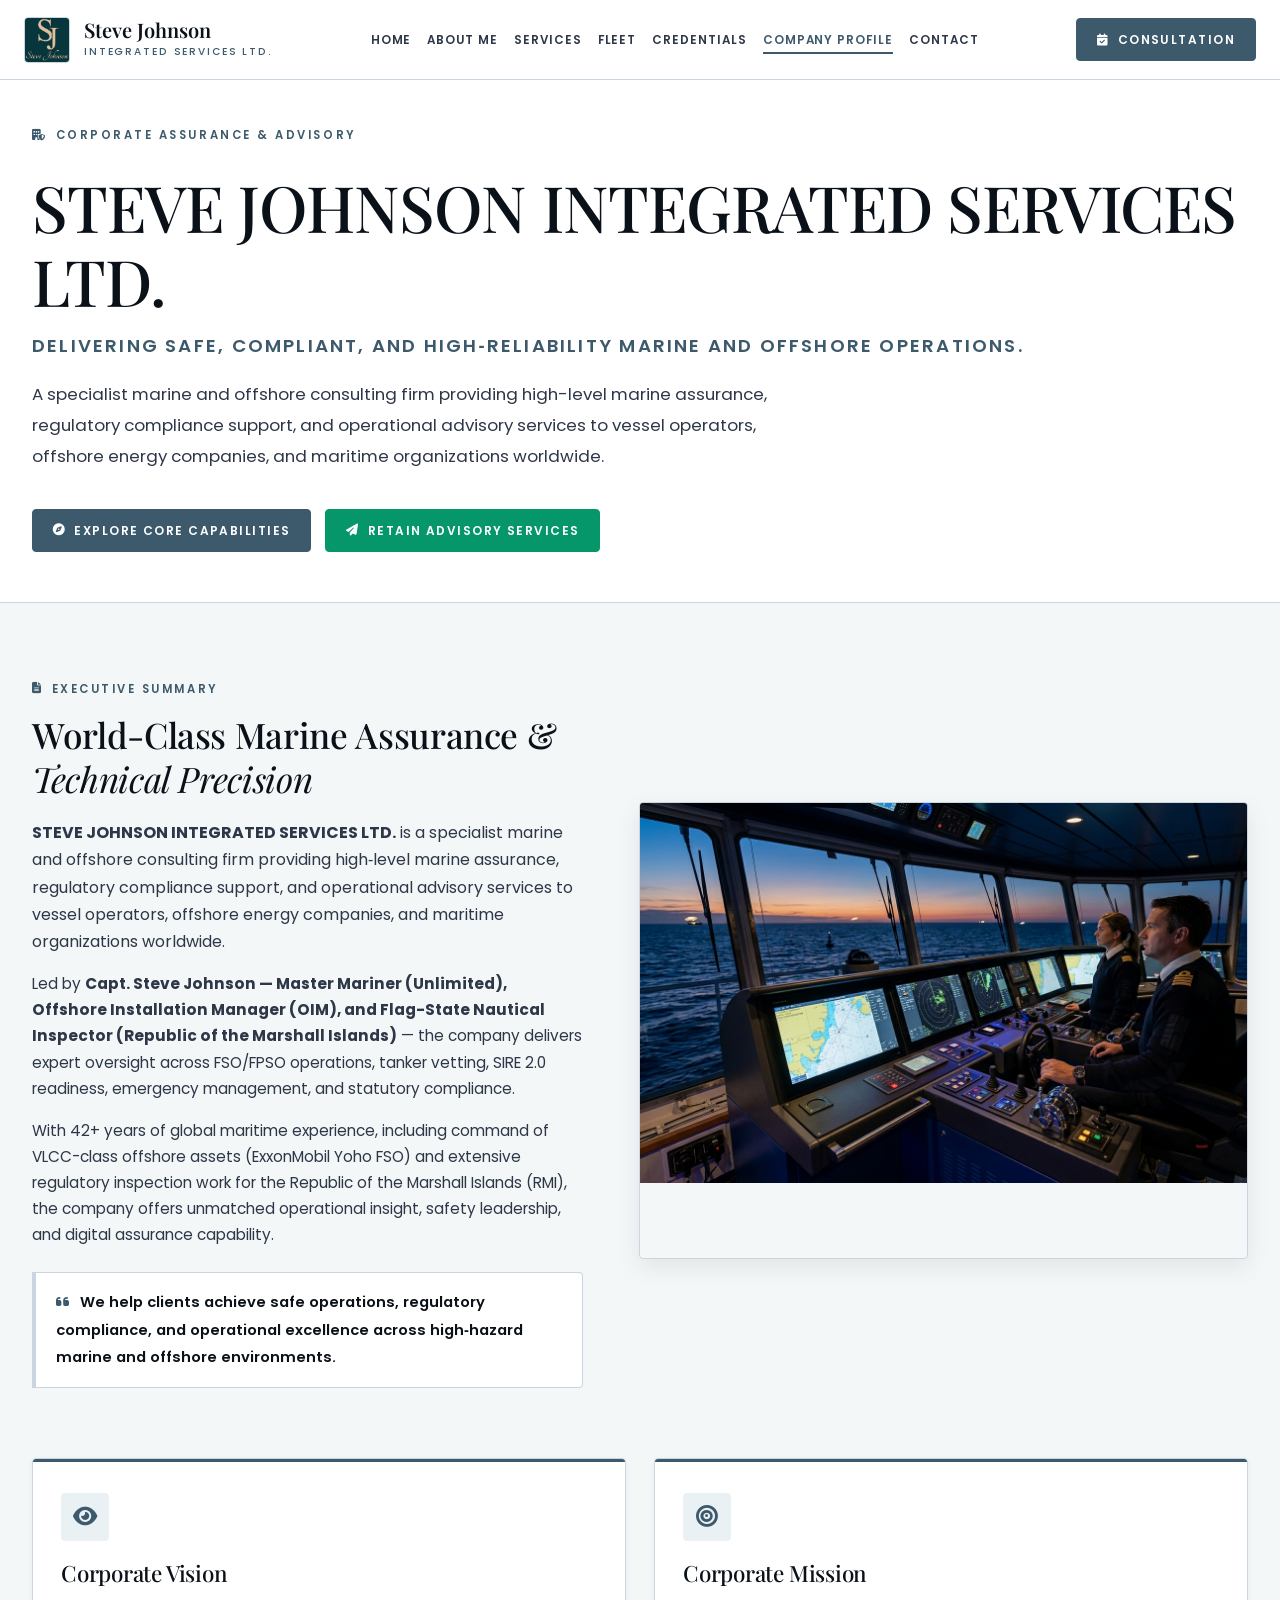
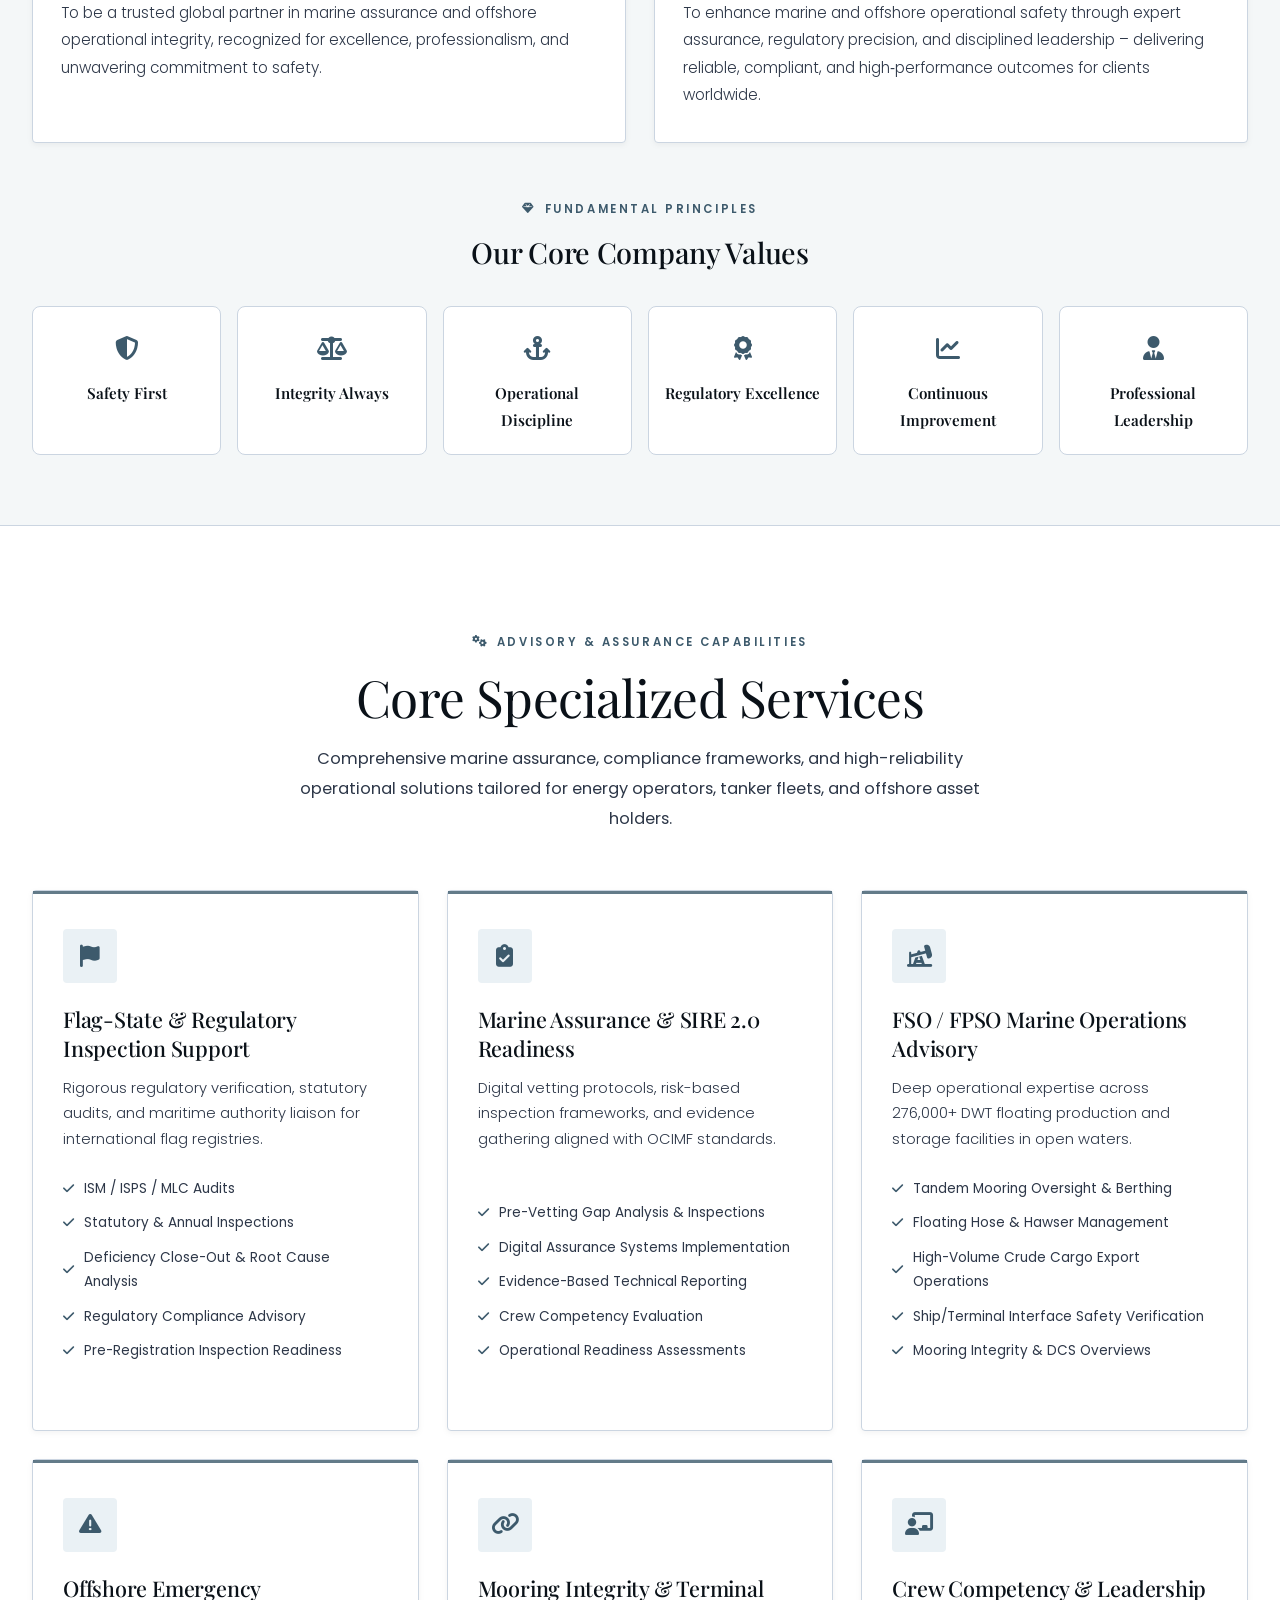
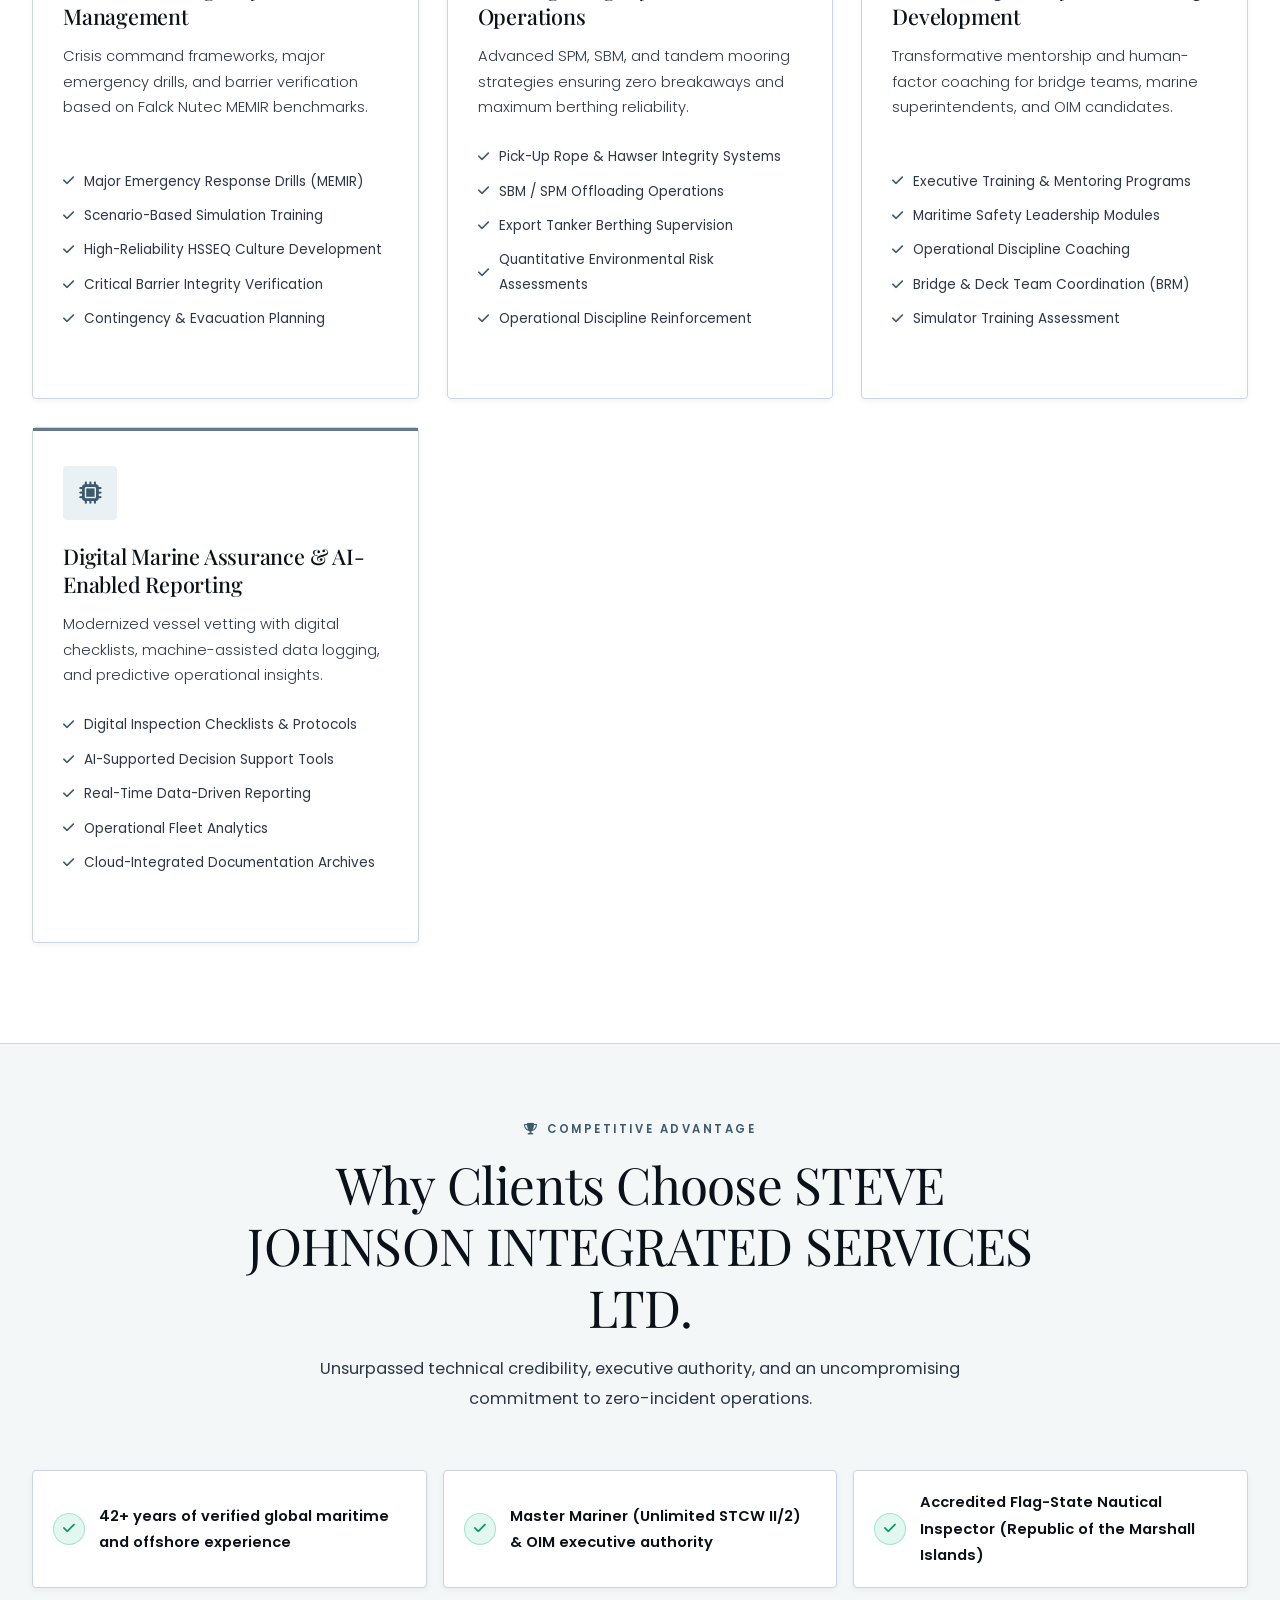
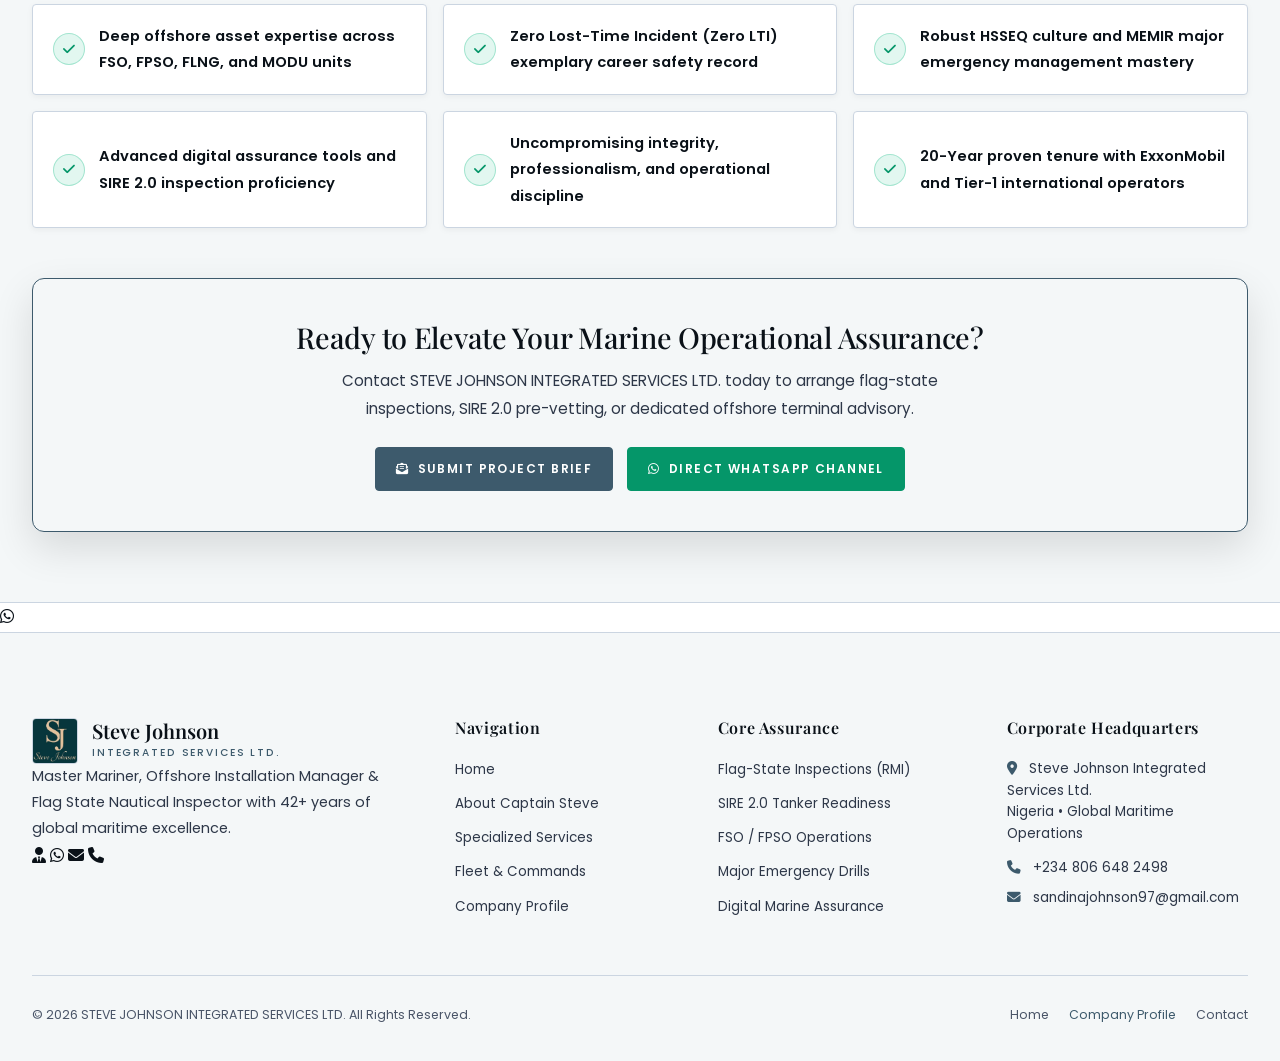
==== commit 86e1e569: "removed Dark Backgrounds Behind Titles" ====
--- a/company-profile.html
+++ b/company-profile.html
@@ -1,5 +1,5 @@
 <!DOCTYPE html>
-<html lang="en" data-theme="dark">
+<html lang="en" data-theme="light">
 <head>
   <meta charset="UTF-8">
   <meta name="viewport" content="width=device-width, initial-scale=1.0">
@@ -23,7 +23,7 @@
   <meta name="ICBM" content="6.5244, 3.3792">
 
   <!-- Theme & Mobile Web App Manifest -->
-  <meta name="theme-color" content="#040d1a">
+  <meta name="theme-color" content="#ffffff">
   <meta name="apple-mobile-web-app-capable" content="yes">
   <meta name="apple-mobile-web-app-status-bar-style" content="black-translucent">
   <meta name="apple-mobile-web-app-title" content="Steve Johnson Integrated Services">
@@ -180,21 +180,13 @@
   <style>
     .cp-hero {
       position: relative;
-      min-height: 55vh;
-      padding-top: calc(var(--header-height) + 50px);
+      min-height: 48vh;
+      padding-top: calc(var(--header-height) + 40px);
       padding-bottom: 50px;
       display: flex;
       align-items: center;
-      background: 
-        linear-gradient(to right, rgba(4, 13, 26, 0.95) 0%, rgba(4, 13, 26, 0.85) 50%, rgba(4, 13, 26, 0.95) 100%),
-        url('assets/images/lng_carrier.jpg') center/cover no-repeat;
+      background: var(--bg-primary);
       border-bottom: 1px solid var(--border-color);
-    }
-
-    [data-theme="light"] .cp-hero {
-      background: 
-        linear-gradient(to right, rgba(248, 250, 252, 0.96) 0%, rgba(248, 250, 252, 0.88) 50%, rgba(248, 250, 252, 0.96) 100%),
-        url('assets/images/lng_carrier.jpg') center/cover no-repeat;
     }
 
     .cp-values-grid {
@@ -215,20 +207,20 @@
 
     .cp-value-card:hover {
       transform: translateY(-4px);
-      border-color: var(--accent-gold);
-      box-shadow: var(--shadow-md), 0 0 20px rgba(var(--accent-gold-rgb), 0.2);
+      border-color: var(--accent-color);
+      box-shadow: var(--shadow-hover);
     }
 
     .cp-value-icon {
       font-size: 1.5rem;
-      color: var(--accent-gold-light);
+      color: var(--accent-color);
       margin-bottom: 10px;
     }
 
     .cp-value-title {
       font-family: var(--font-heading);
       font-size: 0.95rem;
-      font-weight: 700;
+      font-weight: 600;
       color: var(--text-primary);
     }
 
@@ -240,13 +232,13 @@
     }
 
     .cp-vm-card {
-      background: var(--grad-card);
+      background: var(--bg-card);
       border: 1px solid var(--border-color);
-      border-radius: var(--radius-lg);
+      border-radius: var(--radius-sm);
       padding: 34px 28px;
-      backdrop-filter: blur(16px);
       position: relative;
       overflow: hidden;
+      box-shadow: var(--shadow-sm);
     }
 
     .cp-vm-card::before {
@@ -256,20 +248,19 @@
       left: 0;
       width: 100%;
       height: 3px;
-      background: var(--grad-gold);
+      background: var(--accent-color);
     }
 
     .cp-vm-card.gold-card::before {
-      background: var(--grad-gold);
+      background: var(--accent-color);
     }
 
     .cp-vm-icon {
       width: 48px;
       height: 48px;
-      border-radius: var(--radius-md);
-      background: rgba(197, 168, 128, 0.12);
-      border: 1px solid rgba(197, 168, 128, 0.35);
-      color: var(--accent-gold-light);
+      border-radius: var(--radius-sm);
+      background: var(--shafer-blue-pale);
+      color: var(--shafer-blue);
       display: flex;
       align-items: center;
       justify-content: center;
@@ -278,14 +269,15 @@
     }
 
     .gold-card .cp-vm-icon {
-      background: rgba(197, 168, 128, 0.18);
-      color: var(--accent-gold-light);
+      background: var(--shafer-blue-pale);
+      color: var(--shafer-blue);
     }
 
     .cp-vm-card h3 {
       font-family: var(--font-heading);
       font-size: 1.4rem;
       margin-bottom: 12px;
+      font-weight: 500;
     }
 
     .cp-vm-card p {
@@ -305,19 +297,19 @@
     .why-us-item {
       background: var(--bg-card);
       border: 1px solid var(--border-color);
-      border-radius: var(--radius-md);
+      border-radius: var(--radius-sm);
       padding: 18px 20px;
       display: flex;
       align-items: center;
       gap: 14px;
       transition: all var(--transition-fast);
+      box-shadow: var(--shadow-sm);
     }
 
     .why-us-item:hover {
-      border-color: var(--accent-gold);
+      border-color: var(--accent-color);
       transform: translateX(4px);
-      background: var(--bg-card-hover);
-      box-shadow: 0 4px 16px rgba(var(--accent-gold-rgb), 0.15);
+      box-shadow: var(--shadow-hover);
     }
 
     .why-us-check {
@@ -366,7 +358,7 @@
       <!-- Desktop Nav Menu -->
       <ul class="nav-menu" id="navMenu">
         <li><a href="index.html#home" class="nav-link">Home</a></li>
-        <li><a href="index.html#certified-by" class="nav-link">Certified By</a></li>
+        <li class="mobile-only-nav"><a href="index.html#certified-by" class="nav-link">Certified By</a></li>
         <li><a href="index.html#about" class="nav-link">About Me</a></li>
         <li><a href="index.html#services" class="nav-link">Services</a></li>
         <li><a href="index.html#fleet" class="nav-link">Fleet</a></li>
@@ -377,9 +369,6 @@
 
       <!-- Nav Actions -->
       <div class="nav-actions">
-        <button class="theme-toggle-btn" id="themeToggleBtn" aria-label="Toggle Color Theme" title="Toggle Light/Dark Theme">
-          <i class="fa-solid fa-sun" id="themeIcon"></i>
-        </button>
         <a href="index.html#contact" class="btn-primary">
           <i class="fa-solid fa-calendar-check"></i>
           <span>Consultation</span>
@@ -399,7 +388,7 @@
         <h1 class="hero-title" style="margin-top: 10px; margin-bottom: 12px;">
           STEVE JOHNSON INTEGRATED SERVICES LTD.
         </h1>
-        <p class="hero-role" style="color: var(--accent-gold); font-size: 1.15rem; margin-bottom: 16px;">
+        <p class="hero-role" style="color: var(--accent-color); font-size: 1.15rem; margin-bottom: 16px;">
           Delivering safe, compliant, and high‑reliability marine and offshore operations.
         </p>
         <p class="hero-description" style="max-width: 750px;">
@@ -436,9 +425,9 @@
               With 42+ years of global maritime experience, including command of VLCC-class offshore assets (ExxonMobil Yoho FSO) and extensive regulatory inspection work for the Republic of the Marshall Islands (RMI), the company offers unmatched operational insight, safety leadership, and digital assurance capability.
             </p>
 
-            <div style="background: var(--bg-card); border-left: 4px solid var(--accent-gold); padding: 16px 20px; border-radius: 0 var(--radius-sm) var(--radius-sm) 0; border: 1px solid var(--border-color); border-left-width: 4px;">
+            <div style="background: var(--bg-card); border-left: 4px solid var(--accent-color); padding: 16px 20px; border-radius: 0 var(--radius-sm) var(--radius-sm) 0; border: 1px solid var(--border-color); border-left-width: 4px;">
               <p style="font-size: 0.92rem; color: var(--text-primary); font-weight: 600; margin-bottom: 0;">
-                <i class="fa-solid fa-quote-left" style="color: var(--accent-gold); margin-right: 6px;"></i>
+                <i class="fa-solid fa-quote-left" style="color: var(--accent-color); margin-right: 6px;"></i>
                 We help clients achieve safe operations, regulatory compliance, and operational excellence across high‑hazard marine and offshore environments.
               </p>
             </div>
@@ -757,15 +746,15 @@
         <div class="footer-col">
           <h4>Corporate Headquarters</h4>
           <p style="color: var(--text-secondary); font-size: 0.85rem; line-height: 1.6; margin-bottom: 12px;">
-            <i class="fa-solid fa-location-dot" style="color: var(--accent-gold); margin-right: 8px;"></i>
+            <i class="fa-solid fa-location-dot" style="color: var(--accent-color); margin-right: 8px;"></i>
             Steve Johnson Integrated Services Ltd.<br>Nigeria • Global Maritime Operations
           </p>
           <p style="color: var(--text-secondary); font-size: 0.85rem; line-height: 1.6; margin-bottom: 8px;">
-            <i class="fa-solid fa-phone" style="color: var(--accent-gold); margin-right: 8px;"></i>
+            <i class="fa-solid fa-phone" style="color: var(--accent-color); margin-right: 8px;"></i>
             <a href="tel:+2348066482498" style="color: inherit;">+234 806 648 2498</a>
           </p>
           <p style="color: var(--text-secondary); font-size: 0.85rem; line-height: 1.6;">
-            <i class="fa-solid fa-envelope" style="color: var(--accent-gold); margin-right: 8px;"></i>
+            <i class="fa-solid fa-envelope" style="color: var(--accent-color); margin-right: 8px;"></i>
             <a href="mailto:sandinajohnson97@gmail.com" style="color: inherit;">sandinajohnson97@gmail.com</a>
           </p>
         </div>
@@ -777,40 +766,22 @@
         </div>
         <div style="display: flex; gap: 20px;">
           <a href="index.html#home" style="color: inherit;">Home</a>
-          <a href="company-profile.html" style="color: var(--accent-gold);">Company Profile</a>
+          <a href="company-profile.html" style="color: var(--accent-color);">Company Profile</a>
           <a href="index.html#contact" style="color: inherit;">Contact</a>
         </div>
       </div>
     </div>
   </footer>
 
-  <!-- Theme and Navigation Script -->
+  <!-- Navigation Script -->
   <script>
     const root = document.documentElement;
-    const themeToggleBtn = document.getElementById('themeToggleBtn');
-    const themeIcon = document.getElementById('themeIcon');
+    root.setAttribute('data-theme', 'light');
+    localStorage.removeItem('sjm_theme');
+
     const mobileBtn = document.getElementById('mobileMenuBtn');
     const navMenu = document.getElementById('navMenu');
     const navbar = document.getElementById('navbar');
-
-    const savedTheme = localStorage.getItem('sjm_theme') || 'dark';
-    setTheme(savedTheme);
-
-    if (themeToggleBtn) {
-      themeToggleBtn.addEventListener('click', () => {
-        const currentTheme = root.getAttribute('data-theme') || 'dark';
-        const newTheme = currentTheme === 'dark' ? 'light' : 'dark';
-        setTheme(newTheme);
-      });
-    }
-
-    function setTheme(theme) {
-      root.setAttribute('data-theme', theme);
-      localStorage.setItem('sjm_theme', theme);
-      if (themeIcon) {
-        themeIcon.className = theme === 'dark' ? 'fa-solid fa-sun' : 'fa-solid fa-moon';
-      }
-    }
 
     window.addEventListener('scroll', () => {
       if (window.scrollY > 50) navbar.classList.add('scrolled');
--- a/styles.css
+++ b/styles.css
@@ -1,123 +1,77 @@
 /* ==========================================================================
    STEVE JOHNSON MARITIME - HAUTE LUXURY MARITIME DESIGN SYSTEM
-   Inspired by the Editorial Typography & Haute Aesthetics of Shafer Plastic Surgery
-   Theme: Maritime Command, Flag State Inspection & Offshore Marine Assurance
+   Exact Aesthetic & Typography Inspiration: Shafer Plastic Surgery (Fifth Ave, NYC)
+   Palette: Shafer Slate Blue (#5d7a88), Crisp White (#ffffff), Jet Black (#000000),
+            Ice Mist (#d6dfe2), Light Ice Blue (#9baeba) & Oceanic Soft Grey (#f4f7f8)
    ========================================================================== */
 
 :root {
-  /* Oceanic Luxury & Admiralty Haute Color Palette */
-  --bg-primary: #050c18;          /* Deepest Ocean Abyss */
-  --bg-secondary: #081324;        /* Deep Admiralty Midnight Navy */
-  --bg-tertiary: #0d1e36;         /* Regal Coastal Navy */
-  --bg-card: rgba(11, 23, 42, 0.75);
-  --bg-card-hover: rgba(16, 34, 62, 0.92);
-  --bg-glass: rgba(5, 12, 24, 0.85);
-  --bg-glass-strong: rgba(5, 12, 24, 0.97);
+  /* Shafer Signature Brand Color Palette - High Contrast */
+  --shafer-blue: #3d5a6c;          /* Rich Shafer Slate Blue (High Contrast WCAG AA) */
+  --shafer-blue-hover: #263b47;    /* Deep Charcoal Slate */
+  --shafer-blue-light: #527387;    /* Crisp Mid Slate */
+  --shafer-blue-pale: #eaf1f5;     /* Softest Ice Blue Tint */
+  --shafer-blue-rgb: 61, 90, 108;
+
+  --shafer-black: #000000;         /* Pure Architectural Jet Black */
+  --shafer-charcoal: #0a1118;      /* Deepest Slate Charcoal for Headings */
+  --shafer-body: #2d3748;          /* Refined Dark Reading Slate (WCAG AAA Compliant) */
+  --shafer-muted: #4a5568;         /* Solid Contrast Secondary Text */
   
-  /* Refined Champagne Gold & Maritime Brass (Shafer-inspired) */
-  --accent-gold: #c5a880;         /* Primary Champagne Gold */
-  --accent-gold-light: #dfc7a6;   /* Luminous Champagne Highlight */
-  --accent-gold-dark: #9c8056;    /* Antique Maritime Brass */
-  --accent-gold-rgb: 197, 168, 128;
-  --accent-gold-muted: rgba(197, 168, 128, 0.15);
-
-  /* Delicate Hairline Borders & Ambient Glows */
-  --border-color: rgba(197, 168, 128, 0.2);
-  --border-subtle: rgba(255, 255, 255, 0.08);
-  --border-hover: rgba(197, 168, 128, 0.6);
-  --border-glow: rgba(197, 168, 128, 0.25);
-
-  /* Editorial Typography Colors */
-  --text-primary: #f8fafc;
-  --text-secondary: #cbd5e1;
-  --text-muted: #8393a7;
+  --shafer-white: #ffffff;         /* Crisp Pristine White */
+  --shafer-mist: #f4f7f8;          /* Soft Clean Section Mist */
+  --shafer-border: #cbd5e1;        /* Solid Delicate Hairline Border */
+  --shafer-border-subtle: #e2e8f0;
+
+  /* Theme mappings (Default: Pristine Shafer Fifth Avenue White) */
+  --bg-primary: #ffffff;
+  --bg-secondary: #f4f7f8;
+  --bg-tertiary: #eaf1f5;
+  --bg-card: #ffffff;
+  --bg-card-hover: #ffffff;
+  --bg-glass: rgba(255, 255, 255, 0.96);
+  --bg-glass-strong: rgba(255, 255, 255, 0.98);
+
+  --accent-color: #3d5a6c;
+  --accent-hover: #263b47;
+  --accent-light: #527387;
+  --accent-emerald: #059669;
+
+  --border-color: #cbd5e1;
+  --border-subtle: #e2e8f0;
+  --border-hover: #3d5a6c;
+
+  --text-primary: #0a1118;
+  --text-secondary: #2d3748;
+  --text-muted: #4a5568;
   --text-light: #ffffff;
-  --text-gold: #dfc7a6;
-
-  /* Maritime Complementary Accents */
-  --accent-navy: #0e2746;
-  --accent-blue: #1d4ed8;
-  --accent-blue-light: #38bdf8;
-  --accent-emerald: #10b981;
-  --accent-red: #ef4444;
-
-  /* Luxury Editorial Gradients */
-  --grad-ocean: linear-gradient(180deg, #050c18 0%, #081324 50%, #050c18 100%);
-  --grad-gold: linear-gradient(135deg, #dfc7a6 0%, #c5a880 50%, #9c8056 100%);
-  --grad-gold-text: linear-gradient(135deg, #ffffff 15%, #dfc7a6 55%, #c5a880 100%);
-  --grad-card: linear-gradient(145deg, rgba(14, 28, 50, 0.75) 0%, rgba(7, 16, 30, 0.85) 100%);
-  --grad-card-hover: linear-gradient(145deg, rgba(18, 36, 64, 0.9) 0%, rgba(10, 22, 40, 0.95) 100%);
-  --grad-glow: radial-gradient(circle at 50% 50%, rgba(197, 168, 128, 0.12) 0%, transparent 70%);
-
-  /* Typography System (Shafer-inspired: Playfair Display + Poppins + Cinzel) */
+
+  /* Shafer Typography System */
   --font-heading: 'Playfair Display', Georgia, 'Times New Roman', serif;
   --font-body: 'Poppins', -apple-system, BlinkMacSystemFont, 'Segoe UI', Roboto, sans-serif;
-  --font-mono: 'JetBrains Mono', 'Fira Code', monospace;
-  --font-prestige: 'Cinzel', Georgia, serif;
-
-  /* Dimensions & Transitions */
+  --font-mono: 'JetBrains Mono', monospace;
+  --font-prestige: 'Cinzel', serif;
+
+  /* Layout & Shadows */
   --header-height: 80px;
-  --radius-xs: 4px;
-  --radius-sm: 8px;
-  --radius-md: 14px;
-  --radius-lg: 20px;
-  --radius-xl: 28px;
+  --radius-xs: 2px;
+  --radius-sm: 4px;
+  --radius-md: 8px;
+  --radius-lg: 12px;
+  --radius-xl: 18px;
   --radius-full: 9999px;
-  
-  --shadow-sm: 0 4px 14px rgba(0, 0, 0, 0.35);
-  --shadow-md: 0 10px 30px rgba(0, 0, 0, 0.45);
-  --shadow-lg: 0 20px 50px rgba(0, 0, 0, 0.6);
-  --shadow-glow: 0 0 30px rgba(197, 168, 128, 0.22);
-  --shadow-gold-glow: 0 8px 32px rgba(197, 168, 128, 0.28);
+
+  --shadow-sm: 0 2px 6px rgba(0, 0, 0, 0.05);
+  --shadow-md: 0 8px 24px rgba(0, 0, 0, 0.08);
+  --shadow-lg: 0 16px 40px rgba(0, 0, 0, 0.12);
+  --shadow-hover: 0 14px 34px rgba(61, 90, 108, 0.2);
 
   --transition-fast: 0.2s cubic-bezier(0.4, 0, 0.2, 1);
   --transition-normal: 0.35s cubic-bezier(0.4, 0, 0.2, 1);
-  --transition-slow: 0.65s cubic-bezier(0.16, 1, 0.3, 1);
-}
-
-/* ==========================================================================
-   DAYLIGHT ADMIRALTY THEME (LIGHT MODE)
-   Inspired by upscale Fifth Avenue clinic light aesthetics & coastal sand
-   ========================================================================== */
-[data-theme="light"] {
-  --bg-primary: #fbf9f6;          /* Warm Maritime Ivory / Alabaster */
-  --bg-secondary: #f4f0e8;        /* Soft Linen Sand */
-  --bg-tertiary: #ebe5d9;         /* Coastal Cream */
-  --bg-card: rgba(255, 255, 255, 0.94);
-  --bg-card-hover: #ffffff;
-  --bg-glass: rgba(251, 249, 246, 0.92);
-  --bg-glass-strong: rgba(251, 249, 246, 0.98);
-  
-  --accent-gold: #9a784d;         /* Deep Antique Gold */
-  --accent-gold-light: #b89758;
-  --accent-gold-dark: #7a5c34;
-  --accent-gold-rgb: 154, 120, 77;
-  --accent-gold-muted: rgba(154, 120, 77, 0.12);
-
-  --border-color: rgba(154, 120, 77, 0.25);
-  --border-subtle: rgba(15, 23, 42, 0.08);
-  --border-hover: rgba(154, 120, 77, 0.7);
-  --border-glow: rgba(154, 120, 77, 0.2);
-
-  --text-primary: #0a1626;        /* Deepest Admiralty Navy Ink */
-  --text-secondary: #3b4b5e;      /* Refined Marine Slate */
-  --text-muted: #64748b;
-  --text-light: #0a1626;
-  --text-gold: #9a784d;
-
-  --grad-ocean: linear-gradient(180deg, #fbf9f6 0%, #f4f0e8 50%, #fbf9f6 100%);
-  --grad-gold: linear-gradient(135deg, #b89758 0%, #9a784d 50%, #7a5c34 100%);
-  --grad-gold-text: linear-gradient(135deg, #0a1626 20%, #9a784d 100%);
-  --grad-card: linear-gradient(145deg, #ffffff 0%, #fbf9f6 100%);
-  --grad-card-hover: linear-gradient(145deg, #ffffff 0%, #f8f5ee 100%);
-  --grad-glow: radial-gradient(circle at 50% 50%, rgba(154, 120, 77, 0.08) 0%, transparent 70%);
-
-  --shadow-sm: 0 4px 14px rgba(10, 22, 38, 0.06);
-  --shadow-md: 0 10px 28px rgba(10, 22, 38, 0.08);
-  --shadow-lg: 0 20px 45px rgba(10, 22, 38, 0.12);
-  --shadow-glow: 0 0 30px rgba(154, 120, 77, 0.18);
-  --shadow-gold-glow: 0 8px 30px rgba(154, 120, 77, 0.22);
-}
+  --transition-slow: 0.6s cubic-bezier(0.16, 1, 0.3, 1);
+}
+
+/* High-end Fifth Avenue Luxury Palette - Pristine Light Canvas */
 
 /* ==========================================================================
    RESET & BASE STYLES
@@ -139,57 +93,39 @@
   font-family: var(--font-body);
   background-color: var(--bg-primary);
   color: var(--text-primary);
-  line-height: 1.75;
+  line-height: 1.8;
   font-weight: 400;
   overflow-x: hidden;
   position: relative;
-  letter-spacing: 0.01em;
-  transition: background-color var(--transition-normal), color var(--transition-normal);
   -webkit-font-smoothing: antialiased;
   -moz-osx-font-smoothing: grayscale;
-}
-
-/* Delicate Luxury Watermark Grid */
-body::before {
-  content: '';
-  position: fixed;
-  top: 0;
-  left: 0;
-  width: 100vw;
-  height: 100vh;
-  background-image: 
-    radial-gradient(rgba(197, 168, 128, 0.04) 1px, transparent 1px),
-    radial-gradient(rgba(197, 168, 128, 0.02) 1px, transparent 1px);
-  background-size: 48px 48px, 96px 96px;
-  background-position: 0 0, 24px 24px;
-  pointer-events: none;
-  z-index: 0;
+  transition: background-color var(--transition-normal), color var(--transition-normal);
 }
 
 h1, h2, h3, h4, h5, h6 {
   font-family: var(--font-heading);
-  font-weight: 700;
+  font-weight: 500;
   line-height: 1.25;
   color: var(--text-primary);
-  letter-spacing: -0.015em;
+  letter-spacing: -0.01em;
 }
 
 h1 em, h2 em, h3 em, .italic-serif {
   font-family: var(--font-heading);
   font-style: italic;
-  font-weight: 600;
+  font-weight: 400;
 }
 
 p {
   color: var(--text-secondary);
-  line-height: 1.8;
+  line-height: 1.85;
   font-size: 1rem;
 }
 
 a {
   color: inherit;
   text-decoration: none;
-  transition: color var(--transition-fast), border-color var(--transition-fast), transform var(--transition-fast);
+  transition: all var(--transition-fast);
 }
 
 img {
@@ -205,15 +141,15 @@
 
 .container {
   width: 100%;
-  max-width: 1300px;
+  max-width: 1280px;
   margin: 0 auto;
-  padding: 0 28px;
+  padding: 0 32px;
   position: relative;
   z-index: 1;
 }
 
 /* ==========================================================================
-   NAVIGATION BAR (SHAFER LUXURY FROSTED GLASS & GOLD TRIM)
+   NAVIGATION BAR (SHAFER PRISTINE WHITE & SLATE BLUE ACCENT)
    ========================================================================== */
 
 .navbar {
@@ -221,20 +157,21 @@
   top: 0;
   left: 0;
   width: 100%;
+  max-width: 100vw;
   height: var(--header-height);
   z-index: 1000;
   background: var(--bg-glass);
-  backdrop-filter: blur(20px);
-  -webkit-backdrop-filter: blur(20px);
+  backdrop-filter: blur(16px);
+  -webkit-backdrop-filter: blur(16px);
   border-bottom: 1px solid var(--border-color);
   transition: all var(--transition-normal);
+  overflow-x: clip;
 }
 
 .navbar.scrolled {
+  height: 72px;
+  box-shadow: var(--shadow-sm);
   background: var(--bg-glass-strong);
-  height: 72px;
-  box-shadow: var(--shadow-md);
-  border-bottom-color: rgba(var(--accent-gold-rgb), 0.35);
 }
 
 .nav-container {
@@ -242,7 +179,12 @@
   align-items: center;
   justify-content: space-between;
   height: 100%;
-  gap: 24px;
+  gap: 18px;
+  width: 100%;
+  max-width: 1280px;
+  margin: 0 auto;
+  padding: 0 24px;
+  box-sizing: border-box;
 }
 
 .brand-logo {
@@ -254,21 +196,17 @@
 }
 
 .brand-img {
-  height: 48px;
+  height: 46px;
   width: auto;
   aspect-ratio: 1 / 1;
   border-radius: var(--radius-sm);
   object-fit: cover;
-  box-shadow: 0 4px 16px rgba(0, 0, 0, 0.4);
-  border: 1px solid var(--border-color);
-  transition: transform var(--transition-fast), border-color var(--transition-fast), box-shadow var(--transition-fast);
-  flex-shrink: 0;
+  border: 1px solid var(--border-color);
+  transition: transform var(--transition-fast);
 }
 
 .brand-logo:hover .brand-img {
-  transform: scale(1.05);
-  border-color: var(--accent-gold);
-  box-shadow: 0 0 20px rgba(var(--accent-gold-rgb), 0.35);
+  transform: scale(1.04);
 }
 
 .brand-text {
@@ -278,21 +216,20 @@
 
 .brand-title {
   font-family: var(--font-heading);
-  font-size: 1.28rem;
-  font-weight: 700;
+  font-size: 1.25rem;
+  font-weight: 600;
   line-height: 1.15;
   color: var(--text-primary);
-  letter-spacing: -0.01em;
   white-space: nowrap;
 }
 
 .brand-sub {
   font-family: var(--font-body);
   font-size: 0.65rem;
-  font-weight: 600;
-  text-transform: uppercase;
-  letter-spacing: 0.22em;
-  color: var(--accent-gold);
+  font-weight: 500;
+  text-transform: uppercase;
+  letter-spacing: 0.18em;
+  color: var(--accent-color);
   white-space: nowrap;
   margin-top: 2px;
 }
@@ -300,37 +237,44 @@
 .nav-menu {
   display: flex;
   align-items: center;
-  gap: 22px;
+  gap: 16px;
   list-style: none;
+  margin: 0;
+  padding: 0;
+}
+
+.mobile-only-nav {
+  display: none;
 }
 
 .nav-link {
   font-family: var(--font-body);
-  font-size: 0.82rem;
-  font-weight: 500;
+  font-size: 0.74rem;
+  font-weight: 600;
   text-transform: uppercase;
   letter-spacing: 0.08em;
   color: var(--text-secondary);
   position: relative;
-  padding: 8px 0;
+  padding: 6px 0;
   transition: color var(--transition-fast);
   white-space: nowrap;
 }
 
+/* Shafer animated underline hover effect */
 .nav-link::after {
   content: '';
   position: absolute;
   bottom: 0;
   left: 0;
   width: 0%;
-  height: 1.5px;
-  background: var(--grad-gold);
+  height: 2px;
+  background-color: var(--accent-color);
   transition: width var(--transition-fast);
 }
 
 .nav-link:hover,
 .nav-link.active {
-  color: var(--accent-gold-light);
+  color: var(--accent-color);
 }
 
 .nav-link:hover::after,
@@ -341,135 +285,121 @@
 .nav-actions {
   display: flex;
   align-items: center;
-  gap: 14px;
+  gap: 12px;
   flex-shrink: 0;
 }
 
-.theme-toggle-btn {
-  width: 40px;
-  height: 40px;
-  border-radius: var(--radius-full);
-  border: 1px solid var(--border-color);
-  background: var(--bg-card);
-  color: var(--accent-gold);
-  display: flex;
-  align-items: center;
-  justify-content: center;
-  cursor: pointer;
-  transition: all var(--transition-fast);
-}
-
-.theme-toggle-btn:hover {
-  border-color: var(--accent-gold);
-  color: var(--accent-gold-light);
-  box-shadow: 0 0 16px rgba(var(--accent-gold-rgb), 0.3);
-  transform: translateY(-2px);
-}
-
-/* Haute Luxury Buttons (Shafer Style) */
+/* Shafer Clean Crisp Buttons */
 .btn-primary {
   display: inline-flex;
   align-items: center;
-  gap: 10px;
-  padding: 12px 26px;
-  font-family: var(--font-body);
-  font-size: 0.82rem;
+  gap: 8px;
+  padding: 10px 20px;
+  font-family: var(--font-body);
+  font-size: 0.75rem;
   font-weight: 600;
   text-transform: uppercase;
   letter-spacing: 0.12em;
-  border-radius: var(--radius-full);
-  background: var(--grad-gold);
-  color: #060d19;
-  border: none;
-  cursor: pointer;
-  box-shadow: 0 6px 20px rgba(var(--accent-gold-rgb), 0.32);
-  transition: all var(--transition-fast);
-  white-space: nowrap;
-}
-
-.btn-primary:hover {
-  transform: translateY(-2px);
-  box-shadow: 0 10px 28px rgba(var(--accent-gold-rgb), 0.45);
-  background: linear-gradient(135deg, #ffffff 0%, #dfc7a6 50%, #c5a880 100%);
-  color: #050c18;
-}
-
-.btn-secondary {
-  display: inline-flex;
-  align-items: center;
-  gap: 10px;
-  padding: 12px 26px;
-  font-family: var(--font-body);
-  font-size: 0.82rem;
-  font-weight: 600;
-  text-transform: uppercase;
-  letter-spacing: 0.12em;
-  border-radius: var(--radius-full);
-  background: var(--bg-card);
-  color: var(--text-primary);
-  border: 1px solid var(--border-color);
-  cursor: pointer;
-  backdrop-filter: blur(12px);
-  transition: all var(--transition-fast);
-  white-space: nowrap;
-}
-
-.btn-secondary:hover {
-  border-color: var(--accent-gold);
-  color: var(--accent-gold-light);
-  background: var(--bg-card-hover);
-  transform: translateY(-2px);
-  box-shadow: var(--shadow-glow);
-}
-
-.btn-gold {
-  display: inline-flex;
-  align-items: center;
-  gap: 10px;
-  padding: 12px 24px;
-  font-family: var(--font-body);
-  font-size: 0.82rem;
-  font-weight: 600;
-  text-transform: uppercase;
-  letter-spacing: 0.12em;
-  border-radius: var(--radius-full);
-  background: rgba(16, 185, 129, 0.12);
-  border: 1px solid rgba(16, 185, 129, 0.4);
-  color: #34d399;
+  border-radius: var(--radius-sm);
+  background: var(--accent-color);
+  color: #ffffff !important;
+  border: 1px solid var(--accent-color);
   cursor: pointer;
   transition: all var(--transition-fast);
   white-space: nowrap;
 }
 
+.btn-primary:hover {
+  background: var(--accent-hover);
+  border-color: var(--accent-hover);
+  transform: translateY(-2px);
+  box-shadow: var(--shadow-hover);
+}
+
+.btn-secondary {
+  display: inline-flex;
+  align-items: center;
+  gap: 8px;
+  padding: 10px 20px;
+  font-family: var(--font-body);
+  font-size: 0.75rem;
+  font-weight: 600;
+  text-transform: uppercase;
+  letter-spacing: 0.12em;
+  border-radius: var(--radius-sm);
+  background: transparent;
+  color: var(--text-primary) !important;
+  border: 1.5px solid var(--text-primary);
+  cursor: pointer;
+  transition: all var(--transition-fast);
+  white-space: nowrap;
+}
+
+.btn-secondary:hover {
+  background: var(--text-primary);
+  color: var(--bg-primary) !important;
+  transform: translateY(-2px);
+}
+
+.btn-gold {
+  display: inline-flex;
+  align-items: center;
+  gap: 8px;
+  padding: 10px 20px;
+  font-family: var(--font-body);
+  font-size: 0.75rem;
+  font-weight: 600;
+  text-transform: uppercase;
+  letter-spacing: 0.12em;
+  border-radius: var(--radius-sm);
+  background: var(--accent-emerald);
+  color: #ffffff !important;
+  border: 1px solid var(--accent-emerald);
+  cursor: pointer;
+  transition: all var(--transition-fast);
+  white-space: nowrap;
+}
+
 .btn-gold:hover {
-  background: rgba(16, 185, 129, 0.22);
-  border-color: #34d399;
-  color: #ffffff;
+  background: #047857;
+  border-color: #047857;
   transform: translateY(-2px);
-  box-shadow: 0 6px 20px rgba(16, 185, 129, 0.3);
 }
 
 .mobile-toggle-btn {
   display: none;
-  background: none;
-  border: none;
-  color: var(--accent-gold);
-  font-size: 1.4rem;
+  align-items: center;
+  justify-content: center;
+  width: 38px;
+  height: 38px;
+  border-radius: var(--radius-sm);
+  border: 1px solid var(--border-color);
+  background: var(--bg-card);
+  color: var(--text-primary);
+  font-size: 1.15rem;
   cursor: pointer;
+  transition: all var(--transition-fast);
+}
+
+.mobile-toggle-btn:hover {
+  border-color: var(--accent-color);
+  color: var(--accent-color);
 }
 
 /* ==========================================================================
-   HERO SECTION (EDITORIAL MARITIME HAUTE LUXURY)
+   HERO SECTION (SHAFER EDITORIAL LUXURY WHITE CANVAS)
+   Clean, pristine light canvas, jet black serif headlines & slate blue accents
    ========================================================================== */
 
 .hero-section {
   position: relative;
-  min-height: 94vh;
+  min-height: 90vh;
   padding-top: calc(var(--header-height) + 40px);
   padding-bottom: 70px;
   display: flex;
   align-items: center;
   overflow: hidden;
+  background-color: var(--bg-primary);
 }
 
 .hero-bg-overlay {
@@ -479,104 +409,76 @@
   width: 100%;
   height: 100%;
   background: 
-    linear-gradient(to right, rgba(5, 12, 24, 0.97) 0%, rgba(5, 12, 24, 0.85) 50%, rgba(5, 12, 24, 0.96) 100%),
-    radial-gradient(circle at 60% 40%, rgba(197, 168, 128, 0.08) 0%, transparent 60%),
-    url('assets/images/hero_vlcc.jpg') center/cover no-repeat;
+    radial-gradient(circle at 90% 15%, rgba(61, 90, 108, 0.05) 0%, transparent 60%),
+    radial-gradient(circle at 10% 85%, rgba(244, 247, 248, 0.9) 0%, transparent 50%);
   z-index: 0;
 }
 
-[data-theme="light"] .hero-bg-overlay {
-  background: 
-    linear-gradient(to right, rgba(251, 249, 246, 0.97) 0%, rgba(251, 249, 246, 0.86) 50%, rgba(251, 249, 246, 0.97) 100%),
-    radial-gradient(circle at 60% 40%, rgba(154, 120, 77, 0.08) 0%, transparent 60%),
-    url('assets/images/hero_vlcc.jpg') center/cover no-repeat;
-}
-
 .hero-glow-blob {
-  position: absolute;
-  width: 550px;
-  height: 550px;
-  border-radius: 50%;
-  background: radial-gradient(circle, rgba(197, 168, 128, 0.12) 0%, transparent 70%);
-  top: 10%;
-  right: 5%;
-  pointer-events: none;
-  filter: blur(50px);
-  animation: pulse-slow 9s ease-in-out infinite alternate;
-}
-
-@keyframes pulse-slow {
-  0% { transform: scale(1) translate(0, 0); opacity: 0.6; }
-  100% { transform: scale(1.18) translate(-20px, 25px); opacity: 0.9; }
+  display: none;
 }
 
 .hero-grid {
   display: grid;
-  grid-template-columns: 1.18fr 0.82fr;
+  grid-template-columns: 1.15fr 0.85fr;
   gap: 56px;
   align-items: center;
 }
 
-/* Shafer Pre-heading Eyebrow Badge */
+/* Shafer Eyebrow Badge */
 .status-badge {
   display: inline-flex;
   align-items: center;
-  gap: 10px;
-  padding: 6px 18px;
+  gap: 8px;
+  padding: 6px 16px;
   border-radius: var(--radius-full);
-  background: rgba(197, 168, 128, 0.08);
-  border: 1px solid rgba(197, 168, 128, 0.28);
+  background: var(--shafer-blue-pale);
+  border: 1px solid var(--border-color);
   font-family: var(--font-body);
   font-size: 0.72rem;
   font-weight: 600;
   text-transform: uppercase;
-  letter-spacing: 0.2em;
-  color: var(--accent-gold);
-  margin-bottom: 22px;
+  letter-spacing: 0.16em;
+  color: var(--accent-color);
+  margin-bottom: 24px;
 }
 
 .status-indicator {
   width: 7px;
   height: 7px;
   border-radius: 50%;
-  background-color: var(--accent-gold-light);
-  box-shadow: 0 0 10px var(--accent-gold-light);
-  animation: radar-blink 2s infinite;
-}
-
-@keyframes radar-blink {
-  0%, 100% { opacity: 1; transform: scale(1); }
-  50% { opacity: 0.35; transform: scale(0.75); }
-}
-
+  background-color: var(--accent-emerald);
+  box-shadow: 0 0 8px rgba(5, 150, 105, 0.5);
+}
+
+/* Shafer Majestic Playfair Hero Title */
 .hero-title {
   font-family: var(--font-heading);
-  font-size: clamp(2.4rem, 4.4vw, 4.1rem);
-  letter-spacing: -0.02em;
+  font-size: clamp(2.8rem, 5vw, 4.8rem);
+  letter-spacing: -0.015em;
   margin-bottom: 18px;
   line-height: 1.15;
   color: var(--text-primary);
+  font-weight: 500;
 }
 
 .hero-title .name-highlight,
 .hero-title-italic {
   font-family: var(--font-heading);
   font-style: italic;
-  font-weight: 600;
-  background: var(--grad-gold-text);
-  -webkit-background-clip: text;
-  -webkit-text-fill-color: transparent;
-  display: inline-block;
+  font-weight: 400;
+  color: var(--accent-color);
+  text-shadow: none;
 }
 
 .hero-role {
   font-family: var(--font-body);
-  font-size: 0.88rem;
-  font-weight: 600;
-  text-transform: uppercase;
-  letter-spacing: 0.16em;
-  color: var(--accent-gold);
-  margin-bottom: 20px;
+  font-size: 0.85rem;
+  font-weight: 600;
+  text-transform: uppercase;
+  letter-spacing: 0.12em;
+  color: var(--text-secondary);
+  margin-bottom: 22px;
   display: flex;
   align-items: center;
   gap: 12px;
@@ -584,18 +486,18 @@
 }
 
 .hero-role-divider {
-  color: var(--accent-gold-dark);
-  font-size: 0.8rem;
+  color: var(--border-color);
 }
 
 .hero-description {
   font-family: var(--font-body);
   font-size: 1.05rem;
-  font-weight: 300;
+  font-weight: 400;
   color: var(--text-secondary);
-  margin-bottom: 34px;
+  margin-bottom: 36px;
   max-width: 620px;
   line-height: 1.85;
+  text-shadow: none;
 }
 
 .hero-description strong {
@@ -608,17 +510,16 @@
   align-items: center;
   gap: 14px;
   flex-wrap: wrap;
-  margin-bottom: 42px;
-}
-
-/* Shafer Architectural Metric Strip */
+  margin-bottom: 48px;
+}
+
+/* Shafer Clean Metrics Strip with Hairline Dividers */
 .hero-metrics-strip {
   display: grid;
   grid-template-columns: repeat(4, 1fr);
-  gap: 20px;
-  padding-top: 28px;
+  gap: 24px;
+  padding-top: 32px;
   border-top: 1px solid var(--border-color);
-  position: relative;
 }
 
 .metric-card {
@@ -631,7 +532,7 @@
   content: '';
   position: absolute;
   top: 15%;
-  right: -10px;
+  right: -12px;
   height: 70%;
   width: 1px;
   background: var(--border-color);
@@ -639,25 +540,25 @@
 
 .metric-number {
   font-family: var(--font-heading);
-  font-size: 2.2rem;
-  font-weight: 700;
-  color: var(--accent-gold-light);
+  font-size: 2.3rem;
+  font-weight: 600;
+  color: var(--text-primary);
   line-height: 1.1;
-  letter-spacing: -0.02em;
+  text-shadow: none;
 }
 
 .metric-label {
   font-family: var(--font-body);
-  font-size: 0.68rem;
+  font-size: 0.72rem;
   font-weight: 600;
   color: var(--text-muted);
   text-transform: uppercase;
-  letter-spacing: 0.14em;
+  letter-spacing: 0.12em;
   margin-top: 6px;
   line-height: 1.4;
 }
 
-/* Hero Portrait Card (Shafer Double Gold Hairline Aesthetic) */
+/* Hero Portrait Card (Shafer Minimalist Frame) */
 .hero-visual {
   position: relative;
   display: flex;
@@ -667,27 +568,27 @@
 .hero-portrait-card {
   position: relative;
   width: 100%;
-  max-width: 400px;
-  border-radius: var(--radius-lg);
+  max-width: 420px;
+  border-radius: var(--radius-md);
   padding: 12px;
-  background: var(--grad-card);
-  border: 1px solid var(--border-color);
-  box-shadow: var(--shadow-lg), 0 0 40px rgba(197, 168, 128, 0.14);
-  backdrop-filter: blur(20px);
-  transition: transform var(--transition-normal), border-color var(--transition-normal);
+  background: #ffffff;
+  border: 1px solid var(--border-color);
+  box-shadow: var(--shadow-lg);
+  transition: transform var(--transition-normal);
 }
 
 .hero-portrait-card:hover {
-  transform: translateY(-6px);
-  border-color: var(--accent-gold);
+  transform: translateY(-4px);
+  border-color: var(--accent-color);
+  box-shadow: 0 20px 48px rgba(61, 90, 108, 0.16);
 }
 
 .portrait-inner {
   position: relative;
-  border-radius: calc(var(--radius-lg) - 6px);
+  border-radius: var(--radius-sm);
   overflow: hidden;
   aspect-ratio: 4 / 5;
-  border: 1px solid rgba(197, 168, 128, 0.25);
+  border: 1px solid var(--border-subtle);
 }
 
 .portrait-inner img {
@@ -699,7 +600,7 @@
 }
 
 .hero-portrait-card:hover .portrait-inner img {
-  transform: scale(1.04);
+  transform: scale(1.03);
 }
 
 .portrait-gradient-overlay {
@@ -707,24 +608,22 @@
   bottom: 0;
   left: 0;
   width: 100%;
-  height: 40%;
-  background: linear-gradient(to top, rgba(5, 12, 24, 0.95), transparent);
-}
-
-/* Floating Badges with Haute Glassmorphism */
+  height: 25%;
+  background: linear-gradient(to top, rgba(10, 17, 24, 0.4), transparent);
+}
+
 .floating-badge {
   position: absolute;
   display: flex;
   align-items: center;
   gap: 12px;
-  padding: 12px 18px;
-  border-radius: var(--radius-md);
-  background: var(--bg-glass-strong);
-  border: 1px solid var(--border-hover);
-  backdrop-filter: blur(20px);
+  padding: 10px 16px;
+  border-radius: var(--radius-sm);
+  background: #ffffff;
+  border: 1px solid var(--border-color);
   box-shadow: var(--shadow-md);
   z-index: 2;
-  animation: float-badge 7s ease-in-out infinite alternate;
+  color: #111827;
 }
 
 .floating-badge.badge-top {
@@ -735,21 +634,14 @@
 .floating-badge.badge-bottom {
   bottom: -16px;
   left: -16px;
-  animation-delay: -3.5s;
-}
-
-@keyframes float-badge {
-  0% { transform: translateY(0); }
-  100% { transform: translateY(-8px); }
 }
 
 .badge-icon {
-  width: 36px;
-  height: 36px;
-  border-radius: var(--radius-sm);
-  background: rgba(197, 168, 128, 0.15);
-  border: 1px solid rgba(197, 168, 128, 0.35);
-  color: var(--accent-gold-light);
+  width: 34px;
+  height: 34px;
+  border-radius: var(--radius-sm);
+  background: var(--shafer-blue-pale);
+  color: var(--shafer-blue);
   display: flex;
   align-items: center;
   justify-content: center;
@@ -759,9 +651,9 @@
 
 .badge-title {
   font-family: var(--font-heading);
-  font-size: 0.92rem;
-  font-weight: 700;
-  color: var(--text-primary);
+  font-size: 0.88rem;
+  font-weight: 600;
+  color: #111827;
   line-height: 1.2;
 }
 
@@ -770,17 +662,17 @@
   font-size: 0.68rem;
   font-weight: 500;
   text-transform: uppercase;
-  letter-spacing: 0.1em;
-  color: var(--accent-gold);
+  letter-spacing: 0.08em;
+  color: var(--shafer-blue);
   margin-top: 2px;
 }
 
 /* ==========================================================================
-   SECTION COMMON STYLES (SHAFER EDITORIAL HEADERS)
+   SECTION COMMON STYLES (SHAFER CENTERED HEADERS)
    ========================================================================== */
 
 section {
-  padding: 105px 0;
+  padding: 100px 0;
   position: relative;
 }
 
@@ -794,46 +686,40 @@
   display: inline-flex;
   align-items: center;
   gap: 8px;
-  padding: 6px 18px;
-  border-radius: var(--radius-full);
-  background: rgba(197, 168, 128, 0.08);
-  border: 1px solid rgba(197, 168, 128, 0.3);
   font-family: var(--font-body);
   font-size: 0.72rem;
   font-weight: 600;
-  color: var(--accent-gold);
+  color: var(--accent-color);
   text-transform: uppercase;
   letter-spacing: 0.22em;
-  margin-bottom: 18px;
+  margin-bottom: 14px;
 }
 
 .section-title {
   font-family: var(--font-heading);
-  font-size: clamp(2.1rem, 3.8vw, 3.2rem);
+  font-size: clamp(2.2rem, 4vw, 3.2rem);
   letter-spacing: -0.015em;
-  margin-bottom: 18px;
+  margin-bottom: 16px;
   line-height: 1.2;
   color: var(--text-primary);
+  font-weight: 400;
 }
 
 .section-title em,
 .section-title span.italic-serif {
   font-family: var(--font-heading);
   font-style: italic;
-  font-weight: 600;
-  background: var(--grad-gold-text);
-  -webkit-background-clip: text;
-  -webkit-text-fill-color: transparent;
-}
-
-/* Delicate Decorative Divider Under Section Titles */
+  font-weight: 400;
+  color: var(--accent-color);
+}
+
 .section-divider {
   display: flex;
   align-items: center;
   justify-content: center;
-  gap: 14px;
-  margin: 0 auto 20px;
-  width: 140px;
+  gap: 12px;
+  margin: 0 auto 18px;
+  width: 120px;
 }
 
 .section-divider::before,
@@ -845,14 +731,14 @@
 }
 
 .section-divider i {
-  color: var(--accent-gold);
+  color: var(--accent-color);
   font-size: 0.75rem;
 }
 
 .section-subtitle {
   font-family: var(--font-body);
   font-size: 1.02rem;
-  font-weight: 300;
+  font-weight: 400;
   color: var(--text-secondary);
   line-height: 1.85;
   max-width: 720px;
@@ -860,23 +746,45 @@
 }
 
 /* ==========================================================================
-   CERTIFIED BY & ACCREDITED INSTITUTIONS
+   CERTIFIED BY (ACCREDITATION & MARITIME AUTHORITY BANNER)
+   Clean soft mist canvas, jet black headlines & crisp logo cards
    ========================================================================== */
 
 .certified-section {
   position: relative;
   padding: 85px 0;
-  background: var(--bg-secondary);
+  background-color: var(--bg-secondary);
   border-top: 1px solid var(--border-color);
   border-bottom: 1px solid var(--border-color);
+}
+
+.certified-section .section-tag {
+  color: var(--accent-color);
+}
+
+.certified-section .section-title {
+  color: var(--text-primary);
+}
+
+.certified-section .section-title span.italic-serif {
+  color: var(--accent-color);
+}
+
+.certified-section .section-divider::before,
+.certified-section .section-divider::after {
+  background: var(--border-color);
+}
+
+.certified-section .section-divider i {
+  color: var(--accent-color);
 }
 
 .certified-lead-text {
   text-align: center;
   max-width: 860px;
   margin: 0 auto 46px;
-  font-size: 1.02rem;
-  font-weight: 300;
+  font-size: 1.05rem;
+  font-weight: 400;
   line-height: 1.85;
   color: var(--text-secondary);
 }
@@ -884,80 +792,76 @@
 .certified-logos-grid {
   display: grid;
   grid-template-columns: repeat(5, 1fr);
-  gap: 18px;
+  gap: 16px;
 }
 
 .certified-logo-card {
-  background: var(--bg-card);
-  border: 1px solid var(--border-color);
-  border-radius: var(--radius-md);
-  padding: 24px 18px;
+  background: #ffffff;
+  border-radius: var(--radius-sm);
+  padding: 24px 16px;
   display: flex;
   flex-direction: column;
   align-items: center;
   text-align: center;
-  transition: all var(--transition-normal);
-  backdrop-filter: blur(10px);
+  box-shadow: 0 4px 14px rgba(0, 0, 0, 0.08);
+  transition: all var(--transition-fast);
 }
 
 .certified-logo-card:hover {
   transform: translateY(-4px);
-  border-color: var(--accent-gold);
-  box-shadow: 0 10px 25px rgba(0, 0, 0, 0.4), 0 0 20px rgba(var(--accent-gold-rgb), 0.2);
-  background: var(--bg-card-hover);
+  box-shadow: 0 10px 24px rgba(0, 0, 0, 0.15);
 }
 
 .certified-logo-img-wrap {
   width: 100%;
-  height: 72px;
+  height: 64px;
   display: flex;
   align-items: center;
   justify-content: center;
-  margin-bottom: 14px;
+  margin-bottom: 12px;
 }
 
 .certified-logo-img {
-  max-height: 60px;
+  max-height: 52px;
   max-width: 85%;
   object-fit: contain;
-  filter: brightness(0.92) contrast(1.1);
-  transition: transform var(--transition-fast), filter var(--transition-fast);
+  filter: contrast(1.05);
+  transition: transform var(--transition-fast);
 }
 
 .certified-logo-card:hover .certified-logo-img {
-  transform: scale(1.08);
-  filter: brightness(1) contrast(1.05);
+  transform: scale(1.06);
 }
 
 .certified-inst-name {
   font-family: var(--font-heading);
-  font-size: 0.95rem;
-  font-weight: 700;
-  color: var(--text-primary);
-  margin-bottom: 4px;
+  font-size: 0.92rem;
+  font-weight: 600;
+  color: #111827;
+  margin-bottom: 3px;
   line-height: 1.25;
 }
 
 .certified-inst-badge {
   font-family: var(--font-body);
-  font-size: 0.68rem;
-  font-weight: 600;
+  font-size: 0.65rem;
+  font-weight: 500;
   text-transform: uppercase;
   letter-spacing: 0.08em;
-  color: var(--accent-gold);
+  color: var(--shafer-blue);
 }
 
 /* ==========================================================================
-   ABOUT & LEADERSHIP SECTION (EXECUTIVE BIOGRAPHY)
+   ABOUT & LEADERSHIP SECTION (SHAFER MONOLITH SPLIT 50/50)
    ========================================================================== */
 
 #about {
-  background: var(--bg-primary);
+  background-color: var(--bg-primary);
 }
 
 .about-grid {
   display: grid;
-  grid-template-columns: 0.9fr 1.1fr;
+  grid-template-columns: 0.95fr 1.05fr;
   gap: 56px;
   align-items: center;
   margin-bottom: 70px;
@@ -968,11 +872,10 @@
 }
 
 .about-main-img {
-  border-radius: var(--radius-lg);
+  border-radius: var(--radius-sm);
   overflow: hidden;
-  border: 1px solid var(--border-color);
-  box-shadow: var(--shadow-lg), 0 0 30px rgba(197, 168, 128, 0.12);
-  position: relative;
+  box-shadow: var(--shadow-md);
+  border: 1px solid var(--border-color);
   aspect-ratio: 4 / 3;
 }
 
@@ -980,38 +883,33 @@
   width: 100%;
   height: 100%;
   object-fit: cover;
-  transition: transform var(--transition-slow);
-}
-
-.about-main-img:hover img {
-  transform: scale(1.04);
 }
 
 .experience-tag-card {
   position: absolute;
-  bottom: -24px;
-  right: -24px;
-  background: var(--bg-glass-strong);
-  border: 1px solid var(--accent-gold);
-  border-radius: var(--radius-md);
+  bottom: -20px;
+  right: -20px;
+  background: #ffffff;
+  border: 1px solid var(--border-color);
+  border-left: 4px solid var(--accent-color);
+  border-radius: var(--radius-sm);
   padding: 18px 24px;
-  max-width: 280px;
-  box-shadow: var(--shadow-md), 0 0 25px rgba(var(--accent-gold-rgb), 0.25);
-  backdrop-filter: blur(20px);
+  max-width: 270px;
+  box-shadow: var(--shadow-lg);
 }
 
 .exp-highlight-num {
   font-family: var(--font-heading);
   font-size: 2rem;
-  font-weight: 800;
-  color: var(--accent-gold-light);
+  font-weight: 600;
+  color: var(--accent-color);
   line-height: 1;
   margin-bottom: 6px;
 }
 
 .exp-highlight-text {
   font-family: var(--font-body);
-  font-size: 0.75rem;
+  font-size: 0.74rem;
   font-weight: 500;
   color: var(--text-secondary);
   line-height: 1.4;
@@ -1019,16 +917,17 @@
 
 .about-content h3 {
   font-family: var(--font-heading);
-  font-size: clamp(1.6rem, 2.6vw, 2.2rem);
+  font-size: clamp(1.6rem, 2.5vw, 2.2rem);
   letter-spacing: -0.015em;
   margin-bottom: 20px;
   color: var(--text-primary);
-  line-height: 1.25;
+  line-height: 1.3;
+  font-weight: 400;
 }
 
 .about-content p {
   margin-bottom: 20px;
-  font-size: 1.02rem;
+  font-size: 1rem;
   font-weight: 300;
   line-height: 1.85;
 }
@@ -1041,62 +940,61 @@
 .about-highlights-grid {
   display: grid;
   grid-template-columns: repeat(2, 1fr);
-  gap: 20px;
-  margin: 32px 0 36px;
+  gap: 16px;
+  margin: 28px 0 32px;
 }
 
 .highlight-item {
   display: flex;
   align-items: flex-start;
-  gap: 14px;
-  background: var(--bg-card);
+  gap: 12px;
+  background: var(--bg-secondary);
   padding: 16px;
-  border-radius: var(--radius-md);
+  border-radius: var(--radius-sm);
   border: 1px solid var(--border-color);
   transition: all var(--transition-fast);
 }
 
 .highlight-item:hover {
-  border-color: var(--accent-gold);
+  border-color: var(--accent-color);
   transform: translateY(-2px);
-  box-shadow: 0 6px 18px rgba(0, 0, 0, 0.3);
+  box-shadow: var(--shadow-sm);
 }
 
 .highlight-icon {
-  font-size: 1.2rem;
-  color: var(--accent-gold);
+  font-size: 1.15rem;
+  color: var(--accent-color);
   margin-top: 3px;
   flex-shrink: 0;
 }
 
 .highlight-item h4 {
   font-family: var(--font-heading);
-  font-size: 0.98rem;
-  font-weight: 700;
+  font-size: 0.95rem;
+  font-weight: 600;
   margin-bottom: 4px;
   color: var(--text-primary);
 }
 
 .highlight-item p {
   font-family: var(--font-body);
-  font-size: 0.82rem;
+  font-size: 0.8rem;
   line-height: 1.5;
   color: var(--text-muted);
   margin-bottom: 0;
 }
 
 /* ==========================================================================
-   CAREER OVERVIEW & PROFESSIONAL SUMMARY SLIDESHOW
+   CAREER OVERVIEW SLIDESHOW
    ========================================================================== */
 
 .career-slideshow-wrap {
   margin-top: 60px;
   background: var(--bg-card);
   border: 1px solid var(--border-color);
-  border-radius: var(--radius-xl);
+  border-radius: var(--radius-md);
   padding: 32px;
-  box-shadow: var(--shadow-lg);
-  backdrop-filter: blur(20px);
+  box-shadow: var(--shadow-sm);
 }
 
 .slideshow-top-bar {
@@ -1112,16 +1010,14 @@
   display: flex;
   align-items: center;
   gap: 16px;
-  flex-wrap: wrap;
 }
 
 .slideshow-counter-badge {
   font-family: var(--font-mono);
-  font-size: 0.78rem;
-  font-weight: 600;
-  color: var(--accent-gold);
-  background: rgba(197, 168, 128, 0.12);
-  border: 1px solid rgba(197, 168, 128, 0.3);
+  font-size: 0.75rem;
+  font-weight: 600;
+  color: var(--accent-color);
+  background: var(--shafer-blue-pale);
   padding: 4px 12px;
   border-radius: var(--radius-full);
 }
@@ -1129,16 +1025,16 @@
 .slideshow-nav-actions {
   display: flex;
   align-items: center;
-  gap: 10px;
+  gap: 8px;
 }
 
 .slide-nav-btn {
-  width: 38px;
-  height: 38px;
+  width: 36px;
+  height: 36px;
   border-radius: var(--radius-full);
   border: 1px solid var(--border-color);
   background: var(--bg-secondary);
-  color: var(--accent-gold);
+  color: var(--text-primary);
   display: flex;
   align-items: center;
   justify-content: center;
@@ -1147,26 +1043,24 @@
 }
 
 .slide-nav-btn:hover {
-  background: var(--accent-gold);
-  color: #050c18;
-  border-color: var(--accent-gold);
-  transform: translateY(-2px);
-  box-shadow: 0 4px 14px rgba(var(--accent-gold-rgb), 0.35);
+  background: var(--accent-color);
+  color: #ffffff;
+  border-color: var(--accent-color);
 }
 
 .slideshow-progress-track {
   width: 100%;
   height: 3px;
-  background: rgba(255, 255, 255, 0.08);
+  background: var(--border-color);
   border-radius: 2px;
   overflow: hidden;
-  margin: 24px 0 16px;
+  margin: 20px 0 16px;
 }
 
 .slideshow-progress-fill {
   height: 100%;
   width: 0%;
-  background: var(--grad-gold);
+  background: var(--accent-color);
   transition: width 0.1s linear;
 }
 
@@ -1182,15 +1076,163 @@
   width: 8px;
   height: 8px;
   border-radius: 50%;
-  background: rgba(255, 255, 255, 0.2);
+  background: var(--border-color);
   cursor: pointer;
   transition: all var(--transition-fast);
 }
 
 .slide-dot.active {
-  width: 24px;
+  width: 22px;
   border-radius: var(--radius-full);
-  background: var(--accent-gold);
+  background: var(--accent-color);
+}
+
+/* Dynamic Career Slide Card Display */
+.slideshow-display-card {
+  margin: 16px 0;
+}
+
+.slide-content-container {
+  display: grid;
+  grid-template-columns: 1fr 1.15fr;
+  gap: 36px;
+  align-items: center;
+}
+
+.slide-img-container {
+  position: relative;
+  border-radius: var(--radius-sm);
+  overflow: hidden;
+  aspect-ratio: 16 / 11;
+  background: #0f172a;
+  border: 1px solid var(--border-color);
+  box-shadow: var(--shadow-sm);
+}
+
+.slide-vessel-photo {
+  width: 100%;
+  height: 100%;
+  object-fit: cover;
+  transition: transform var(--transition-slow);
+}
+
+.slide-content-container:hover .slide-vessel-photo {
+  transform: scale(1.03);
+}
+
+.slide-img-overlay {
+  position: absolute;
+  bottom: 12px;
+  left: 12px;
+  right: 12px;
+  display: flex;
+  gap: 8px;
+  align-items: center;
+  justify-content: space-between;
+}
+
+.slide-img-badge {
+  background: rgba(0, 0, 0, 0.75);
+  backdrop-filter: blur(8px);
+  -webkit-backdrop-filter: blur(8px);
+  color: #ffffff;
+  font-size: 0.68rem;
+  font-weight: 600;
+  text-transform: uppercase;
+  letter-spacing: 0.1em;
+  padding: 4px 10px;
+  border-radius: var(--radius-xs);
+  border: 1px solid rgba(255, 255, 255, 0.2);
+}
+
+.slide-vessel-meta {
+  display: flex;
+  align-items: center;
+  justify-content: space-between;
+  margin-bottom: 8px;
+}
+
+.slide-category-tag {
+  font-family: var(--font-body);
+  font-size: 0.72rem;
+  font-weight: 600;
+  text-transform: uppercase;
+  letter-spacing: 0.14em;
+  color: var(--accent-color);
+}
+
+.slide-vessel-title {
+  font-family: var(--font-heading);
+  font-size: clamp(1.6rem, 2.5vw, 2.1rem);
+  font-weight: 600;
+  color: var(--text-primary);
+  line-height: 1.25;
+  margin-bottom: 6px;
+}
+
+.slide-telemetry-strip {
+  font-family: var(--font-mono);
+  font-size: 0.8rem;
+  color: var(--accent-color);
+  display: flex;
+  gap: 12px;
+  align-items: center;
+  flex-wrap: wrap;
+  margin-bottom: 18px;
+  font-weight: 500;
+}
+
+.slide-tech-card {
+  background: var(--bg-secondary);
+  border: 1px solid var(--border-color);
+  border-radius: var(--radius-sm);
+  padding: 16px 20px;
+  margin-bottom: 18px;
+  display: flex;
+  flex-direction: column;
+  gap: 8px;
+}
+
+.slide-tech-item {
+  display: flex;
+  justify-content: space-between;
+  align-items: center;
+  font-size: 0.84rem;
+}
+
+.slide-tech-label {
+  color: var(--text-muted);
+  font-weight: 500;
+  font-size: 0.74rem;
+  text-transform: uppercase;
+  letter-spacing: 0.08em;
+}
+
+.slide-tech-val {
+  color: var(--text-primary);
+  font-weight: 600;
+}
+
+.slide-desc-text {
+  font-size: 0.94rem;
+  line-height: 1.8;
+  color: var(--text-secondary);
+  font-weight: 400;
+  margin-bottom: 22px;
+}
+
+.slide-actions-row {
+  display: flex;
+  gap: 12px;
+  align-items: center;
+  flex-wrap: wrap;
+}
+
+@media (max-width: 900px) {
+  .slide-content-container {
+    grid-template-columns: 1fr;
+    gap: 24px;
+  }
 }
 
 /* ==========================================================================
@@ -1198,9 +1240,7 @@
    ========================================================================== */
 
 #services {
-  background: var(--bg-secondary);
-  border-top: 1px solid var(--border-color);
-  border-bottom: 1px solid var(--border-color);
+  background-color: var(--bg-secondary);
 }
 
 .services-grid {
@@ -1210,75 +1250,64 @@
 }
 
 .service-card {
-  background: var(--bg-card);
-  border: 1px solid var(--border-color);
-  border-radius: var(--radius-lg);
-  padding: 40px 32px;
+  background: #ffffff;
+  border: 1px solid var(--border-color);
+  border-radius: var(--radius-sm);
+  padding: 38px 30px;
   display: flex;
   flex-direction: column;
   position: relative;
+  box-shadow: var(--shadow-sm);
   transition: all var(--transition-normal);
-  backdrop-filter: blur(16px);
-  overflow: hidden;
-}
-
-/* Subtle Shafer Top Gold Hairline Accent */
+}
+
 .service-card::before {
   content: '';
   position: absolute;
   top: 0;
   left: 0;
   width: 100%;
-  height: 2px;
-  background: var(--grad-gold);
-  opacity: 0.6;
-  transition: opacity var(--transition-fast);
+  height: 3px;
+  background: var(--accent-color);
+  opacity: 0.8;
 }
 
 .service-card:hover {
-  transform: translateY(-6px);
-  border-color: var(--accent-gold);
-  background: var(--grad-card-hover);
-  box-shadow: var(--shadow-lg), 0 0 35px rgba(var(--accent-gold-rgb), 0.2);
-}
-
-.service-card:hover::before {
-  opacity: 1;
+  transform: translateY(-5px);
+  border-color: var(--accent-color);
+  box-shadow: var(--shadow-hover);
 }
 
 .service-icon-box {
-  width: 58px;
-  height: 58px;
-  border-radius: var(--radius-md);
-  background: rgba(197, 168, 128, 0.12);
-  border: 1px solid rgba(197, 168, 128, 0.35);
+  width: 54px;
+  height: 54px;
+  border-radius: var(--radius-sm);
+  background: var(--shafer-blue-pale);
   display: flex;
   align-items: center;
   justify-content: center;
-  font-size: 1.5rem;
-  color: var(--accent-gold-light);
-  margin-bottom: 24px;
+  font-size: 1.4rem;
+  color: var(--shafer-blue);
+  margin-bottom: 22px;
   transition: all var(--transition-fast);
 }
 
 .service-card:hover .service-icon-box {
-  background: var(--grad-gold);
-  color: #060d19;
-  transform: scale(1.08);
-  box-shadow: 0 6px 20px rgba(var(--accent-gold-rgb), 0.4);
+  background: var(--accent-color);
+  color: #ffffff;
 }
 
 .service-card h3 {
   font-family: var(--font-heading);
-  font-size: 1.45rem;
-  letter-spacing: -0.01em;
+  font-size: 1.35rem;
   margin-bottom: 14px;
   line-height: 1.3;
   color: var(--text-primary);
+  font-weight: 500;
 }
 
 .service-card p {
-  font-size: 0.94rem;
+  font-size: 0.92rem;
   font-weight: 300;
   line-height: 1.75;
   color: var(--text-secondary);
@@ -1303,18 +1332,18 @@
 }
 
 .service-features-list li i {
-  color: var(--accent-gold);
+  color: var(--accent-color);
   font-size: 0.8rem;
   flex-shrink: 0;
 }
 
 .service-cta {
   font-family: var(--font-body);
-  font-size: 0.82rem;
-  font-weight: 600;
-  text-transform: uppercase;
-  letter-spacing: 0.14em;
-  color: var(--accent-gold-light);
+  font-size: 0.8rem;
+  font-weight: 600;
+  text-transform: uppercase;
+  letter-spacing: 0.12em;
+  color: var(--accent-color);
   display: inline-flex;
   align-items: center;
   gap: 8px;
@@ -1323,7 +1352,7 @@
 }
 
 .service-cta:hover {
-  color: #ffffff;
+  color: var(--accent-hover);
   transform: translateX(4px);
 }
 
@@ -1332,7 +1361,7 @@
    ========================================================================== */
 
 #fleet {
-  background: var(--bg-primary);
+  background-color: var(--bg-primary);
 }
 
 .fleet-filter-bar {
@@ -1341,17 +1370,17 @@
   justify-content: center;
   gap: 10px;
   flex-wrap: wrap;
-  margin-bottom: 48px;
-}
-
-.filter-btn {
-  font-family: var(--font-body);
-  font-size: 0.78rem;
-  font-weight: 600;
-  text-transform: uppercase;
-  letter-spacing: 0.12em;
-  padding: 8px 20px;
-  border-radius: var(--radius-full);
+  margin-bottom: 36px;
+}
+
+.fleet-filter-btn {
+  font-family: var(--font-body);
+  font-size: 0.76rem;
+  font-weight: 500;
+  text-transform: uppercase;
+  letter-spacing: 0.1em;
+  padding: 8px 18px;
+  border-radius: var(--radius-sm);
   background: var(--bg-card);
   border: 1px solid var(--border-color);
   color: var(--text-secondary);
@@ -1359,41 +1388,182 @@
   transition: all var(--transition-fast);
 }
 
-.filter-btn:hover {
-  border-color: var(--accent-gold);
-  color: var(--accent-gold-light);
-  transform: translateY(-2px);
-}
-
-.filter-btn.active {
-  background: var(--grad-gold);
-  color: #060d19;
-  border-color: transparent;
-  box-shadow: 0 4px 16px rgba(var(--accent-gold-rgb), 0.35);
+.fleet-filter-btn:hover {
+  border-color: var(--accent-color);
+  color: var(--accent-color);
+}
+
+.fleet-filter-btn.active {
+  background: var(--accent-color);
+  color: #ffffff;
+  border-color: var(--accent-color);
+}
+
+.fleet-search-box {
+  max-width: 460px;
+  margin: 0 auto 40px;
+  position: relative;
+}
+
+.fleet-search-icon {
+  position: absolute;
+  left: 16px;
+  top: 50%;
+  transform: translateY(-50%);
+  color: var(--text-muted);
+  font-size: 0.9rem;
+}
+
+.fleet-search-input {
+  width: 100%;
+  padding: 12px 16px 12px 42px;
+  border-radius: var(--radius-sm);
+  border: 1px solid var(--border-color);
+  background: var(--bg-card);
+  color: var(--text-primary);
+  font-family: var(--font-body);
+  font-size: 0.9rem;
+  outline: none;
+  transition: border-color var(--transition-fast);
+}
+
+.fleet-search-input:focus {
+  border-color: var(--accent-color);
 }
 
 .fleet-grid {
   display: grid;
   grid-template-columns: repeat(3, 1fr);
-  gap: 30px;
-}
-
-.fleet-card {
+  gap: 28px;
+}
+
+.fleet-card,
+.vessel-card {
   background: var(--bg-card);
   border: 1px solid var(--border-color);
-  border-radius: var(--radius-lg);
+  border-radius: var(--radius-sm);
   overflow: hidden;
   display: flex;
   flex-direction: column;
+  padding: 24px;
+  box-shadow: var(--shadow-sm);
   transition: all var(--transition-normal);
-  backdrop-filter: blur(14px);
+  position: relative;
+  border-top: 3px solid var(--accent-color);
+}
+
+.fleet-card:hover,
+.vessel-card:hover {
+  transform: translateY(-4px);
+  border-color: var(--accent-color);
+  box-shadow: var(--shadow-hover);
+}
+
+.vessel-card-header {
+  display: flex;
+  align-items: center;
+  justify-content: space-between;
+  margin-bottom: 14px;
+}
+
+.vessel-type-pill {
+  font-family: var(--font-body);
+  font-size: 0.68rem;
+  font-weight: 600;
+  text-transform: uppercase;
+  letter-spacing: 0.1em;
+  padding: 4px 10px;
+  border-radius: var(--radius-xs);
+  background: var(--shafer-blue-pale);
+  color: var(--accent-color);
+  border: 1px solid var(--border-subtle);
+}
+
+.vessel-flag {
+  font-size: 1.25rem;
+}
+
+.vessel-name {
+  font-family: var(--font-heading);
+  font-size: 1.28rem;
+  font-weight: 600;
+  margin-bottom: 4px;
+  color: var(--text-primary);
+  line-height: 1.3;
+}
+
+.vessel-imo {
+  font-family: var(--font-mono);
+  font-size: 0.76rem;
+  font-weight: 600;
+  color: var(--accent-color);
+  margin-bottom: 16px;
+}
+
+.vessel-meta-grid {
+  display: grid;
+  grid-template-columns: repeat(2, 1fr);
+  gap: 10px;
+  padding: 12px 14px;
+  background: var(--bg-secondary);
+  border: 1px solid var(--border-color);
+  border-radius: var(--radius-xs);
+  margin-bottom: 16px;
+}
+
+.vessel-meta-item {
+  display: flex;
+  flex-direction: column;
+}
+
+.vessel-meta-label {
+  font-size: 0.65rem;
+  font-weight: 600;
+  text-transform: uppercase;
+  letter-spacing: 0.08em;
+  color: var(--text-muted);
+}
+
+.vessel-meta-val {
+  font-family: var(--font-mono);
+  font-size: 0.82rem;
+  font-weight: 600;
+  color: var(--text-primary);
+}
+
+.vessel-desc {
+  font-size: 0.88rem;
+  line-height: 1.7;
+  color: var(--text-secondary);
+  font-weight: 400;
+  margin-bottom: 20px;
+  flex-grow: 1;
+}
+
+.vessel-btn {
+  display: inline-flex;
+  align-items: center;
+  justify-content: center;
+  gap: 8px;
+  padding: 11px 18px;
+  font-family: var(--font-body);
+  font-size: 0.74rem;
+  font-weight: 600;
+  text-transform: uppercase;
+  letter-spacing: 0.1em;
+  border-radius: var(--radius-xs);
+  background: transparent;
+  color: var(--text-primary);
+  border: 1.5px solid var(--border-color);
   cursor: pointer;
-}
-
-.fleet-card:hover {
-  transform: translateY(-6px);
-  border-color: var(--accent-gold);
-  box-shadow: var(--shadow-lg), 0 0 30px rgba(var(--accent-gold-rgb), 0.2);
+  transition: all var(--transition-fast);
+  width: 100%;
+}
+
+.vessel-btn:hover {
+  background: var(--accent-color);
+  border-color: var(--accent-color);
+  color: #ffffff;
 }
 
 .fleet-img-wrap {
@@ -1401,7 +1571,7 @@
   width: 100%;
   aspect-ratio: 16 / 10;
   overflow: hidden;
-  background: #040912;
+  background: #0f172a;
 }
 
 .fleet-img-wrap img {
@@ -1412,28 +1582,28 @@
 }
 
 .fleet-card:hover .fleet-img-wrap img {
-  transform: scale(1.06);
+  transform: scale(1.04);
 }
 
 .fleet-type-badge {
   position: absolute;
-  top: 14px;
-  right: 14px;
-  font-family: var(--font-body);
-  font-size: 0.68rem;
-  font-weight: 600;
-  text-transform: uppercase;
-  letter-spacing: 0.12em;
-  padding: 4px 12px;
-  border-radius: var(--radius-full);
-  background: rgba(5, 12, 24, 0.88);
-  border: 1px solid var(--accent-gold);
-  color: var(--accent-gold-light);
-  backdrop-filter: blur(10px);
+  top: 12px;
+  right: 12px;
+  font-family: var(--font-body);
+  font-size: 0.65rem;
+  font-weight: 600;
+  text-transform: uppercase;
+  letter-spacing: 0.1em;
+  padding: 4px 10px;
+  border-radius: var(--radius-xs);
+  background: rgba(255, 255, 255, 0.95);
+  color: var(--accent-color);
+  border: 1px solid var(--border-color);
+  box-shadow: var(--shadow-sm);
 }
 
 .fleet-body {
-  padding: 24px;
+  padding: 22px;
   display: flex;
   flex-direction: column;
   flex-grow: 1;
@@ -1441,31 +1611,30 @@
 
 .fleet-title {
   font-family: var(--font-heading);
-  font-size: 1.35rem;
-  font-weight: 700;
-  letter-spacing: -0.01em;
-  margin-bottom: 6px;
+  font-size: 1.25rem;
+  font-weight: 600;
+  margin-bottom: 4px;
   color: var(--text-primary);
 }
 
 .fleet-period {
   font-family: var(--font-body);
-  font-size: 0.76rem;
+  font-size: 0.74rem;
   font-weight: 500;
   text-transform: uppercase;
   letter-spacing: 0.08em;
-  color: var(--accent-gold);
-  margin-bottom: 14px;
+  color: var(--accent-color);
+  margin-bottom: 12px;
 }
 
 .fleet-specs-grid {
   display: grid;
   grid-template-columns: repeat(2, 1fr);
   gap: 10px;
-  padding: 14px 0;
+  padding: 12px 0;
   border-top: 1px solid var(--border-color);
   border-bottom: 1px solid var(--border-color);
-  margin-bottom: 16px;
+  margin-bottom: 14px;
 }
 
 .fleet-spec-item {
@@ -1474,8 +1643,8 @@
 }
 
 .fleet-spec-label {
-  font-size: 0.68rem;
-  font-weight: 600;
+  font-size: 0.65rem;
+  font-weight: 500;
   text-transform: uppercase;
   letter-spacing: 0.08em;
   color: var(--text-muted);
@@ -1483,7 +1652,7 @@
 
 .fleet-spec-value {
   font-family: var(--font-mono);
-  font-size: 0.88rem;
+  font-size: 0.85rem;
   font-weight: 600;
   color: var(--text-primary);
 }
@@ -1493,24 +1662,23 @@
   align-items: center;
   justify-content: space-between;
   margin-top: auto;
-  padding-top: 8px;
+  padding-top: 6px;
 }
 
 .fleet-view-link {
   font-family: var(--font-body);
-  font-size: 0.78rem;
-  font-weight: 600;
-  text-transform: uppercase;
-  letter-spacing: 0.12em;
-  color: var(--accent-gold);
+  font-size: 0.76rem;
+  font-weight: 600;
+  text-transform: uppercase;
+  letter-spacing: 0.1em;
+  color: var(--accent-color);
   display: inline-flex;
   align-items: center;
   gap: 6px;
-  transition: all var(--transition-fast);
 }
 
 .fleet-card:hover .fleet-view-link {
-  color: #ffffff;
+  color: var(--accent-hover);
   transform: translateX(3px);
 }
 
@@ -1519,9 +1687,7 @@
    ========================================================================== */
 
 #analytics {
-  background: var(--bg-secondary);
-  border-top: 1px solid var(--border-color);
-  border-bottom: 1px solid var(--border-color);
+  background-color: var(--bg-secondary);
 }
 
 .analytics-grid {
@@ -1533,60 +1699,76 @@
 .analytics-card {
   background: var(--bg-card);
   border: 1px solid var(--border-color);
-  border-radius: var(--radius-lg);
+  border-radius: var(--radius-sm);
   padding: 36px;
-  backdrop-filter: blur(16px);
-}
-
-.analytics-card h3 {
-  font-family: var(--font-heading);
-  font-size: 1.45rem;
+  box-shadow: var(--shadow-sm);
+}
+
+.analytics-card-header {
+  display: flex;
+  justify-content: space-between;
+  align-items: center;
   margin-bottom: 24px;
-  color: var(--text-primary);
-  display: flex;
-  align-items: center;
-  gap: 12px;
-}
-
-.analytics-card h3 i {
-  color: var(--accent-gold);
-  font-size: 1.2rem;
-}
-
-.bar-metric-row {
-  margin-bottom: 18px;
-}
-
-.bar-metric-header {
+}
+
+.analytics-card-header h3 {
+  font-family: var(--font-heading);
+  font-size: 1.35rem;
+  color: var(--text-primary);
+  font-weight: 500;
+}
+
+.analytics-total-badge {
+  font-family: var(--font-mono);
+  font-size: 0.78rem;
+  font-weight: 600;
+  color: var(--accent-color);
+  background: var(--shafer-blue-pale);
+  padding: 4px 12px;
+  border-radius: var(--radius-full);
+}
+
+.progress-list {
+  display: flex;
+  flex-direction: column;
+  gap: 16px;
+}
+
+.progress-item {
+  display: flex;
+  flex-direction: column;
+  gap: 6px;
+}
+
+.progress-info {
   display: flex;
   justify-content: space-between;
-  align-items: center;
-  margin-bottom: 6px;
   font-size: 0.85rem;
 }
 
-.bar-metric-name {
-  font-weight: 600;
-  color: var(--text-primary);
-}
-
-.bar-metric-val {
+.progress-name {
+  font-weight: 500;
+  color: var(--text-primary);
+}
+
+.progress-val {
   font-family: var(--font-mono);
-  font-size: 0.82rem;
-  color: var(--accent-gold);
-}
-
-.bar-metric-track {
+  font-size: 0.8rem;
+  color: var(--accent-color);
+  font-weight: 600;
+}
+
+.progress-track {
   width: 100%;
   height: 6px;
-  background: rgba(255, 255, 255, 0.08);
+  background: var(--border-color);
   border-radius: var(--radius-full);
   overflow: hidden;
 }
 
-.bar-metric-fill {
+.progress-fill {
   height: 100%;
-  background: var(--grad-gold);
+  background: var(--accent-color);
   border-radius: var(--radius-full);
 }
 
@@ -1595,113 +1777,82 @@
    ========================================================================== */
 
 #timeline {
-  background: var(--bg-primary);
-}
-
-.timeline-wrap {
+  background-color: var(--bg-primary);
+}
+
+.timeline-container {
+  max-width: 900px;
+  margin: 0 auto;
   position: relative;
-  max-width: 960px;
-  margin: 0 auto;
-}
-
-.timeline-wrap::before {
-  content: '';
-  position: absolute;
-  top: 0;
-  left: 50%;
-  transform: translateX(-50%);
-  width: 1px;
-  height: 100%;
-  background: var(--border-color);
 }
 
 .timeline-item {
-  position: relative;
-  width: 50%;
-  padding: 24px 36px;
-  margin-bottom: 28px;
-}
-
-.timeline-item:nth-child(odd) {
-  left: 0;
-  text-align: right;
-  padding-right: 48px;
-}
-
-.timeline-item:nth-child(even) {
-  left: 50%;
-  text-align: left;
-  padding-left: 48px;
-}
-
-.timeline-item::after {
-  content: '';
-  position: absolute;
-  top: 36px;
-  width: 12px;
-  height: 12px;
-  border-radius: 50%;
-  background: var(--accent-gold);
-  box-shadow: 0 0 12px var(--accent-gold);
-  border: 2px solid var(--bg-primary);
-  z-index: 2;
-}
-
-.timeline-item:nth-child(odd)::after {
-  right: -6px;
-}
-
-.timeline-item:nth-child(even)::after {
-  left: -6px;
+  margin-bottom: 24px;
 }
 
 .timeline-card {
   background: var(--bg-card);
   border: 1px solid var(--border-color);
-  border-radius: var(--radius-md);
-  padding: 24px 26px;
-  backdrop-filter: blur(14px);
+  border-left: 3px solid var(--accent-color);
+  border-radius: var(--radius-sm);
+  padding: 26px 30px;
+  box-shadow: var(--shadow-sm);
   transition: all var(--transition-fast);
 }
 
 .timeline-card:hover {
-  border-color: var(--accent-gold);
-  transform: translateY(-3px);
-  box-shadow: 0 10px 25px rgba(0, 0, 0, 0.4), 0 0 20px rgba(var(--accent-gold-rgb), 0.2);
-}
-
-.timeline-year {
-  font-family: var(--font-heading);
-  font-size: 1.15rem;
-  font-weight: 700;
-  color: var(--accent-gold-light);
+  border-color: var(--accent-color);
+  transform: translateY(-2px);
+  box-shadow: var(--shadow-md);
+}
+
+.timeline-period-badge {
+  font-family: var(--font-body);
+  font-size: 0.72rem;
+  font-weight: 600;
+  text-transform: uppercase;
+  letter-spacing: 0.1em;
+  color: var(--accent-color);
+  margin-bottom: 6px;
+  display: inline-block;
+}
+
+.timeline-role {
+  font-family: var(--font-heading);
+  font-size: 1.28rem;
+  font-weight: 600;
+  color: var(--text-primary);
   margin-bottom: 4px;
 }
 
-.timeline-role {
-  font-family: var(--font-heading);
-  font-size: 1.25rem;
-  font-weight: 700;
-  color: var(--text-primary);
-  margin-bottom: 6px;
-  line-height: 1.3;
-}
-
-.timeline-org {
-  font-family: var(--font-body);
-  font-size: 0.78rem;
-  font-weight: 600;
-  text-transform: uppercase;
-  letter-spacing: 0.12em;
-  color: var(--text-muted);
-  margin-bottom: 12px;
-}
-
-.timeline-desc {
-  font-size: 0.92rem;
-  font-weight: 300;
-  line-height: 1.7;
+.timeline-company {
+  font-size: 0.85rem;
   color: var(--text-secondary);
+  font-weight: 500;
+  margin-bottom: 14px;
+}
+
+.timeline-duties {
+  list-style: none;
+  display: flex;
+  flex-direction: column;
+  gap: 8px;
+}
+
+.timeline-duties li {
+  font-size: 0.88rem;
+  color: var(--text-secondary);
+  display: flex;
+  align-items: flex-start;
+  gap: 8px;
+  line-height: 1.6;
+}
+
+.timeline-duties li i {
+  color: var(--accent-color);
+  margin-top: 4px;
+  font-size: 0.75rem;
+  flex-shrink: 0;
 }
 
 /* ==========================================================================
@@ -1709,73 +1860,126 @@
    ========================================================================== */
 
 #credentials {
-  background: var(--bg-secondary);
-  border-top: 1px solid var(--border-color);
-  border-bottom: 1px solid var(--border-color);
+  background-color: var(--bg-secondary);
+}
+
+.credentials-filter-bar {
+  display: flex;
+  align-items: center;
+  justify-content: center;
+  gap: 10px;
+  flex-wrap: wrap;
+  margin-bottom: 40px;
+}
+
+.cred-tab-btn {
+  font-family: var(--font-body);
+  font-size: 0.76rem;
+  font-weight: 500;
+  text-transform: uppercase;
+  letter-spacing: 0.1em;
+  padding: 8px 18px;
+  border-radius: var(--radius-sm);
+  background: var(--bg-card);
+  border: 1px solid var(--border-color);
+  color: var(--text-secondary);
+  cursor: pointer;
+  transition: all var(--transition-fast);
+}
+
+.cred-tab-btn:hover {
+  border-color: var(--accent-color);
+  color: var(--accent-color);
+}
+
+.cred-tab-btn.active {
+  background: var(--accent-color);
+  color: #ffffff;
+  border-color: var(--accent-color);
 }
 
 .credentials-grid {
   display: grid;
   grid-template-columns: repeat(3, 1fr);
-  gap: 28px;
-}
-
-.credential-card {
+  gap: 24px;
+}
+
+.credential-card,
+.cred-card {
   background: var(--bg-card);
   border: 1px solid var(--border-color);
-  border-radius: var(--radius-lg);
-  padding: 32px 28px;
+  border-radius: var(--radius-sm);
+  padding: 28px 24px;
   display: flex;
   flex-direction: column;
+  box-shadow: var(--shadow-sm);
   transition: all var(--transition-normal);
-  backdrop-filter: blur(16px);
+  cursor: pointer;
   position: relative;
-  overflow: hidden;
-}
-
-.credential-card:hover {
-  transform: translateY(-5px);
-  border-color: var(--accent-gold);
-  box-shadow: var(--shadow-lg), 0 0 30px rgba(var(--accent-gold-rgb), 0.2);
+}
+
+.credential-card:hover,
+.cred-card:hover {
+  transform: translateY(-4px);
+  border-color: var(--accent-color);
+  box-shadow: var(--shadow-hover);
+}
+
+.cred-card-header {
+  display: flex;
+  align-items: flex-start;
+  gap: 16px;
+  margin-bottom: 14px;
+}
+
+.cred-icon {
+  width: 44px;
+  height: 44px;
+  border-radius: var(--radius-sm);
+  background: var(--shafer-blue-pale);
+  color: var(--accent-color);
+  display: flex;
+  align-items: center;
+  justify-content: center;
+  font-size: 1.15rem;
+  flex-shrink: 0;
+  border: 1px solid var(--border-subtle);
 }
 
 .cred-badge-category {
-  display: inline-flex;
-  align-items: center;
-  gap: 6px;
-  font-family: var(--font-body);
-  font-size: 0.68rem;
-  font-weight: 600;
-  text-transform: uppercase;
-  letter-spacing: 0.14em;
-  color: var(--accent-gold);
-  margin-bottom: 16px;
-}
-
-.credential-title {
-  font-family: var(--font-heading);
-  font-size: 1.25rem;
-  font-weight: 700;
-  letter-spacing: -0.01em;
-  color: var(--text-primary);
-  margin-bottom: 8px;
+  font-family: var(--font-body);
+  font-size: 0.65rem;
+  font-weight: 600;
+  text-transform: uppercase;
+  letter-spacing: 0.12em;
+  color: var(--accent-color);
+  margin-bottom: 12px;
+}
+
+.cred-title {
+  font-family: var(--font-heading);
+  font-size: 1.15rem;
+  font-weight: 600;
+  color: var(--text-primary);
+  margin-bottom: 4px;
   line-height: 1.35;
 }
 
-.cred-issuer {
+.cred-inst {
   font-family: var(--font-body);
   font-size: 0.8rem;
   font-weight: 500;
   color: var(--text-muted);
-  margin-bottom: 16px;
-}
-
-.cred-details {
+  line-height: 1.4;
+  margin-bottom: 12px;
+}
+
+.cred-desc {
   font-size: 0.88rem;
-  font-weight: 300;
+  font-weight: 400;
   line-height: 1.7;
   color: var(--text-secondary);
-  margin-bottom: 20px;
+  margin-bottom: 16px;
   flex-grow: 1;
 }
 
@@ -1783,54 +1987,62 @@
    RECOMMENDATIONS & ENDORSEMENTS (SHAFER EDITORIAL TESTIMONIALS)
    ========================================================================== */
 
-#recommendations,
-#testimonials {
-  background: var(--bg-primary);
-}
-
-.testimonials-grid {
+#testimonials,
+#recommendations {
+  background-color: var(--bg-primary);
+}
+
+.testimonials-grid,
+.recommendations-grid {
   display: grid;
-  grid-template-columns: repeat(3, 1fr);
+  grid-template-columns: repeat(2, 1fr);
   gap: 30px;
 }
 
-.testimonial-card {
+.testimonial-card,
+.recommendation-card {
   background: var(--bg-card);
   border: 1px solid var(--border-color);
-  border-radius: var(--radius-lg);
-  padding: 40px 32px;
+  border-radius: var(--radius-sm);
+  padding: 36px 32px;
   display: flex;
   flex-direction: column;
   position: relative;
-  transition: all var(--transition-normal);
-  backdrop-filter: blur(16px);
-}
-
-.testimonial-card:hover {
-  transform: translateY(-5px);
-  border-color: var(--accent-gold);
-  box-shadow: var(--shadow-lg), 0 0 30px rgba(var(--accent-gold-rgb), 0.2);
-}
-
-.quote-icon {
-  font-family: var(--font-heading);
-  font-size: 4.8rem;
+  box-shadow: var(--shadow-sm);
+  transition: all var(--transition-fast);
+}
+
+.testimonial-card:hover,
+.recommendation-card:hover {
+  border-color: var(--accent-color);
+  transform: translateY(-3px);
+  box-shadow: var(--shadow-hover);
+}
+
+.quote-icon,
+.rec-quote-icon {
+  font-family: var(--font-heading);
+  font-size: 3.5rem;
   line-height: 0.8;
-  color: rgba(var(--accent-gold-rgb), 0.25);
-  margin-bottom: 14px;
-}
-
-.testimonial-text {
+  color: var(--accent-color);
+  opacity: 0.35;
+  margin-bottom: 16px;
+}
+
+.quote-text,
+.rec-text {
   font-family: var(--font-heading);
   font-style: italic;
   font-size: 1.05rem;
-  line-height: 1.8;
-  color: var(--text-primary);
-  margin-bottom: 28px;
+  line-height: 1.85;
+  color: var(--text-primary);
+  margin-bottom: 24px;
   flex-grow: 1;
-}
-
-.testimonial-author {
+  font-weight: 400;
+}
+
+.testimonial-author-wrap,
+.rec-author-wrap {
   display: flex;
   align-items: center;
   gap: 14px;
@@ -1838,57 +2050,140 @@
   border-top: 1px solid var(--border-color);
 }
 
-.author-info h4 {
-  font-family: var(--font-heading);
-  font-size: 1.05rem;
-  font-weight: 700;
+.author-avatar,
+.rec-author-avatar {
+  width: 44px;
+  height: 44px;
+  border-radius: 50%;
+  background: var(--shafer-blue-pale);
+  color: var(--shafer-blue);
+  display: flex;
+  align-items: center;
+  justify-content: center;
+  font-family: var(--font-heading);
+  font-size: 1rem;
+  font-weight: 600;
+  flex-shrink: 0;
+}
+
+.author-info h4,
+.rec-author-info h4 {
+  font-family: var(--font-heading);
+  font-size: 1rem;
+  font-weight: 600;
   color: var(--text-primary);
   line-height: 1.2;
 }
 
-.author-info p {
+.author-info p,
+.rec-author-info p {
   font-family: var(--font-body);
   font-size: 0.72rem;
-  font-weight: 600;
-  text-transform: uppercase;
-  letter-spacing: 0.1em;
-  color: var(--accent-gold);
-  margin-bottom: 0;
+  font-weight: 500;
+  text-transform: uppercase;
+  letter-spacing: 0.08em;
+  color: var(--accent-color);
   margin-top: 2px;
 }
 
+.linkedin-verified-tag {
+  font-size: 0.68rem;
+  color: var(--text-muted);
+  display: flex;
+  align-items: center;
+  gap: 6px;
+  margin-top: 4px;
+}
+
+.linkedin-verified-tag i {
+  color: #0a66c2;
+}
+
 /* ==========================================================================
-   FAQ ACCORDION SECTION (SEO & RICH SNIPPETS)
+   AFFILIATIONS SECTION
    ========================================================================== */
 
-#faq {
-  background: var(--bg-secondary);
-  border-top: 1px solid var(--border-color);
-  border-bottom: 1px solid var(--border-color);
+.affiliations-grid {
+  display: grid;
+  grid-template-columns: repeat(4, 1fr);
+  gap: 16px;
+}
+
+.affiliation-card {
+  background: var(--bg-card);
+  border: 1px solid var(--border-color);
+  border-radius: var(--radius-sm);
+  padding: 20px 16px;
+  display: flex;
+  align-items: center;
+  gap: 14px;
+  box-shadow: var(--shadow-sm);
+}
+
+.affiliation-icon {
+  width: 40px;
+  height: 40px;
+  border-radius: var(--radius-sm);
+  background: var(--shafer-blue-pale);
+  color: var(--shafer-blue);
+  display: flex;
+  align-items: center;
+  justify-content: center;
+  font-size: 1.1rem;
+  flex-shrink: 0;
+}
+
+.affiliation-title {
+  font-family: var(--font-heading);
+  font-size: 0.88rem;
+  font-weight: 600;
+  color: var(--text-primary);
+  line-height: 1.3;
+}
+
+.affiliation-num {
+  font-family: var(--font-mono);
+  font-size: 0.7rem;
+  color: var(--text-muted);
+  margin-top: 2px;
+}
+
+/* ==========================================================================
+   FAQ ACCORDION SECTION (SHAFER MINIMALIST ROWS)
+   ========================================================================== */
+
+.faq-section {
+  background-color: var(--bg-secondary);
 }
 
 .faq-container {
-  max-width: 880px;
+  max-width: 860px;
   margin: 0 auto;
+}
+
+.faq-list {
+  display: flex;
+  flex-direction: column;
+  gap: 12px;
 }
 
 .faq-item {
   background: var(--bg-card);
   border: 1px solid var(--border-color);
-  border-radius: var(--radius-md);
-  margin-bottom: 14px;
+  border-radius: var(--radius-sm);
   overflow: hidden;
-  transition: all var(--transition-fast);
+  box-shadow: var(--shadow-sm);
+  transition: border-color var(--transition-fast);
 }
 
 .faq-item:hover,
 .faq-item.active {
-  border-color: var(--accent-gold);
-}
-
-.faq-question {
+  border-color: var(--accent-color);
+}
+
+.faq-question-btn {
   width: 100%;
-  padding: 22px 26px;
+  padding: 20px 24px;
   display: flex;
   align-items: center;
   justify-content: space-between;
@@ -1898,41 +2193,25 @@
   color: var(--text-primary);
   cursor: pointer;
   text-align: left;
-}
-
-.faq-question h3 {
-  font-family: var(--font-heading);
-  font-size: 1.15rem;
-  font-weight: 700;
-  letter-spacing: -0.01em;
-  margin: 0;
-  color: var(--text-primary);
+  font-family: var(--font-heading);
+  font-size: 1.12rem;
+  font-weight: 500;
 }
 
 .faq-icon {
-  width: 28px;
-  height: 28px;
-  border-radius: 50%;
-  background: rgba(197, 168, 128, 0.12);
-  color: var(--accent-gold);
-  display: flex;
-  align-items: center;
-  justify-content: center;
-  font-size: 0.8rem;
-  flex-shrink: 0;
+  color: var(--accent-color);
+  font-size: 0.85rem;
   transition: transform var(--transition-fast);
 }
 
 .faq-item.active .faq-icon {
   transform: rotate(180deg);
-  background: var(--accent-gold);
-  color: #060d19;
 }
 
 .faq-answer {
   display: none;
-  padding: 0 26px 24px;
-  font-size: 0.95rem;
+  padding: 0 24px 22px;
+  font-size: 0.94rem;
   font-weight: 300;
   line-height: 1.8;
   color: var(--text-secondary);
@@ -1943,11 +2222,11 @@
 }
 
 /* ==========================================================================
-   CONTACT & CONSULTATION SECTION
+   CONTACT & CONSULTATION BOOKING SUITE
    ========================================================================== */
 
 #contact {
-  background: var(--bg-primary);
+  background-color: var(--bg-primary);
 }
 
 .contact-grid {
@@ -1956,93 +2235,73 @@
   gap: 56px;
 }
 
-.contact-info-card {
-  background: var(--bg-card);
-  border: 1px solid var(--border-color);
-  border-radius: var(--radius-xl);
-  padding: 40px;
-  display: flex;
-  flex-direction: column;
-  justify-content: space-between;
-  backdrop-filter: blur(20px);
-}
-
-.contact-info-card h3 {
-  font-family: var(--font-heading);
-  font-size: 2rem;
-  margin-bottom: 14px;
-  color: var(--text-primary);
-}
-
-.contact-info-card p {
-  font-size: 0.98rem;
-  font-weight: 300;
-  line-height: 1.8;
-  margin-bottom: 32px;
-}
-
-.contact-channels {
+.contact-info-panel {
   display: flex;
   flex-direction: column;
   gap: 20px;
-  margin-bottom: 32px;
-}
-
-.channel-item {
+}
+
+.contact-card {
+  background: var(--bg-card);
+  border: 1px solid var(--border-color);
+  border-radius: var(--radius-sm);
+  padding: 22px;
   display: flex;
   align-items: center;
   gap: 16px;
-}
-
-.channel-icon {
+  box-shadow: var(--shadow-sm);
+}
+
+.contact-icon {
   width: 44px;
   height: 44px;
   border-radius: var(--radius-sm);
-  background: rgba(197, 168, 128, 0.12);
-  border: 1px solid rgba(197, 168, 128, 0.35);
+  background: var(--shafer-blue-pale);
+  color: var(--shafer-blue);
   display: flex;
   align-items: center;
   justify-content: center;
-  color: var(--accent-gold);
+  font-size: 1.15rem;
+  flex-shrink: 0;
+}
+
+.contact-details h4 {
+  font-family: var(--font-heading);
+  font-size: 0.85rem;
+  font-weight: 600;
+  text-transform: uppercase;
+  letter-spacing: 0.08em;
+  color: var(--text-muted);
+}
+
+.contact-details p {
+  font-family: var(--font-heading);
   font-size: 1.1rem;
-  flex-shrink: 0;
-}
-
-.channel-title {
-  font-size: 0.72rem;
-  font-weight: 600;
-  text-transform: uppercase;
-  letter-spacing: 0.12em;
-  color: var(--text-muted);
-}
-
-.channel-val {
-  font-family: var(--font-heading);
-  font-size: 1.05rem;
-  font-weight: 700;
-  color: var(--text-primary);
+  font-weight: 600;
+  color: var(--text-primary);
+  margin-top: 2px;
 }
 
 .consultation-form-card {
   background: var(--bg-card);
   border: 1px solid var(--border-color);
-  border-radius: var(--radius-xl);
-  padding: 44px;
-  backdrop-filter: blur(20px);
+  border-radius: var(--radius-sm);
+  padding: 40px;
+  box-shadow: var(--shadow-md);
 }
 
 .form-group {
-  margin-bottom: 22px;
+  margin-bottom: 20px;
 }
 
 .form-label {
   display: block;
   font-family: var(--font-body);
-  font-size: 0.76rem;
-  font-weight: 600;
-  text-transform: uppercase;
-  letter-spacing: 0.12em;
-  color: var(--accent-gold);
+  font-size: 0.74rem;
+  font-weight: 600;
+  text-transform: uppercase;
+  letter-spacing: 0.1em;
+  color: var(--text-secondary);
   margin-bottom: 8px;
 }
 
@@ -2050,46 +2309,44 @@
 .form-select,
 .form-textarea {
   width: 100%;
-  padding: 14px 18px;
+  padding: 13px 16px;
   border-radius: var(--radius-sm);
   background: var(--bg-secondary);
   border: 1px solid var(--border-color);
   color: var(--text-primary);
   font-family: var(--font-body);
-  font-size: 0.94rem;
-  transition: all var(--transition-fast);
+  font-size: 0.92rem;
+  transition: border-color var(--transition-fast);
 }
 
 .form-input:focus,
 .form-select:focus,
 .form-textarea:focus {
   outline: none;
-  border-color: var(--accent-gold);
-  box-shadow: 0 0 16px rgba(var(--accent-gold-rgb), 0.25);
+  border-color: var(--accent-color);
   background: var(--bg-primary);
 }
 
 .form-submit-btn {
   width: 100%;
   padding: 16px;
-  border-radius: var(--radius-full);
-  background: var(--grad-gold);
-  color: #060d19;
-  font-family: var(--font-body);
-  font-size: 0.88rem;
-  font-weight: 700;
+  border-radius: var(--radius-sm);
+  background: var(--accent-color);
+  color: #ffffff;
+  font-family: var(--font-body);
+  font-size: 0.85rem;
+  font-weight: 600;
   text-transform: uppercase;
   letter-spacing: 0.14em;
   border: none;
   cursor: pointer;
-  box-shadow: 0 8px 24px rgba(var(--accent-gold-rgb), 0.35);
   transition: all var(--transition-fast);
 }
 
 .form-submit-btn:hover {
+  background: var(--accent-hover);
+  box-shadow: var(--shadow-hover);
   transform: translateY(-2px);
-  box-shadow: 0 12px 32px rgba(var(--accent-gold-rgb), 0.5);
-  background: linear-gradient(135deg, #ffffff 0%, #dfc7a6 50%, #c5a880 100%);
 }
 
 /* ==========================================================================
@@ -2119,20 +2376,20 @@
   left: 0;
   width: 100%;
   height: 100%;
-  background: rgba(5, 12, 24, 0.88);
-  backdrop-filter: blur(16px);
+  background: rgba(0, 0, 0, 0.7);
+  backdrop-filter: blur(8px);
 }
 
 .modal-content {
   position: relative;
   background: var(--bg-card);
-  border: 1px solid var(--accent-gold);
-  border-radius: var(--radius-xl);
+  border: 1px solid var(--border-color);
+  border-radius: var(--radius-sm);
   max-width: 820px;
   width: 100%;
   max-height: 90vh;
   overflow-y: auto;
-  box-shadow: var(--shadow-lg), 0 0 50px rgba(var(--accent-gold-rgb), 0.3);
+  box-shadow: var(--shadow-lg);
   z-index: 2;
   padding: 36px;
 }
@@ -2146,7 +2403,7 @@
   border-radius: 50%;
   background: var(--bg-secondary);
   border: 1px solid var(--border-color);
-  color: var(--accent-gold);
+  color: var(--text-primary);
   display: flex;
   align-items: center;
   justify-content: center;
@@ -2155,25 +2412,20 @@
 }
 
 .modal-close-btn:hover {
-  background: var(--accent-gold);
-  color: #060d19;
-  border-color: var(--accent-gold);
+  background: var(--accent-color);
+  color: #ffffff;
 }
 
 /* ==========================================================================
-   FOOTER (ADMIRALTY HAUTE REGAL)
+   FOOTER (HAUTE LUXURY EDITORIAL LIGHT CANVAS)
+   Pristine Fifth Avenue aesthetic, jet black titles & refined charcoal links
    ========================================================================== */
 
 .footer {
-  background: #030811;
+  background-color: var(--bg-secondary);
+  color: var(--text-primary);
+  padding: 85px 0 35px;
   border-top: 1px solid var(--border-color);
-  padding: 85px 0 35px;
-  position: relative;
-}
-
-[data-theme="light"] .footer {
-  background: #f4f0e8;
-  border-top: 1px solid rgba(154, 120, 77, 0.25);
 }
 
 .footer-grid {
@@ -2185,23 +2437,24 @@
 
 .footer-brand h4 {
   font-family: var(--font-heading);
-  font-size: 1.45rem;
-  margin-bottom: 8px;
-  color: var(--text-primary);
+  font-size: 1.4rem;
+  color: var(--text-primary);
+  margin-bottom: 10px;
 }
 
 .footer-brand p {
-  font-size: 0.92rem;
-  font-weight: 300;
+  font-size: 0.9rem;
+  font-weight: 400;
   line-height: 1.8;
-  color: var(--text-muted);
+  color: var(--text-secondary);
   max-width: 360px;
 }
 
-.footer-col h5 {
-  font-family: var(--font-heading);
-  font-size: 1.05rem;
-  font-weight: 700;
+.footer-col h5,
+.footer-col h4 {
+  font-family: var(--font-heading);
+  font-size: 1rem;
+  font-weight: 600;
   margin-bottom: 20px;
   color: var(--text-primary);
   letter-spacing: 0.04em;
@@ -2214,7 +2467,8 @@
   gap: 10px;
 }
 
-.footer-links a {
+.footer-links a,
+.footer-links li {
   font-family: var(--font-body);
   font-size: 0.84rem;
   color: var(--text-secondary);
@@ -2222,12 +2476,12 @@
 }
 
 .footer-links a:hover {
-  color: var(--accent-gold);
+  color: var(--accent-color);
 }
 
 .footer-bottom {
   padding-top: 28px;
-  border-top: 1px solid rgba(255, 255, 255, 0.08);
+  border-top: 1px solid var(--border-color);
   display: flex;
   align-items: center;
   justify-content: space-between;
@@ -2235,10 +2489,6 @@
   gap: 16px;
   font-size: 0.78rem;
   color: var(--text-muted);
-}
-
-[data-theme="light"] .footer-bottom {
-  border-top: 1px solid rgba(154, 120, 77, 0.18);
 }
 
 /* ==========================================================================
@@ -2262,7 +2512,9 @@
   .services-grid,
   .fleet-grid,
   .credentials-grid,
-  .testimonials-grid {
+  .testimonials-grid,
+  .recommendations-grid,
+  .affiliations-grid {
     grid-template-columns: repeat(2, 1fr);
   }
 
@@ -2272,6 +2524,55 @@
 
   .footer-grid {
     grid-template-columns: repeat(2, 1fr);
+  }
+}
+
+@media (max-width: 1140px) {
+  .nav-menu {
+    position: fixed;
+    top: var(--header-height);
+    left: 0;
+    right: 0;
+    width: 100%;
+    max-height: calc(100vh - var(--header-height));
+    overflow-y: auto;
+    background: var(--bg-glass-strong);
+    backdrop-filter: blur(20px);
+    -webkit-backdrop-filter: blur(20px);
+    flex-direction: column;
+    align-items: flex-start;
+    padding: 24px 32px 36px;
+    gap: 0;
+    border-bottom: 1px solid var(--border-color);
+    box-shadow: 0 20px 40px rgba(0, 0, 0, 0.12);
+    display: none;
+    z-index: 999;
+  }
+
+  .nav-menu.mobile-open {
+    display: flex;
+  }
+
+  .nav-menu li {
+    width: 100%;
+  }
+
+  .nav-link {
+    font-size: 0.92rem;
+    font-weight: 600;
+    padding: 13px 0;
+    width: 100%;
+    display: block;
+    border-bottom: 1px solid var(--border-subtle);
+    color: var(--text-primary);
+  }
+
+  .mobile-only-nav {
+    display: block;
+  }
+
+  .mobile-toggle-btn {
+    display: flex;
   }
 }
 
@@ -2287,45 +2588,6 @@
   .metric-card:nth-child(2)::after {
     display: none;
   }
-
-  .timeline-wrap::before {
-    left: 20px;
-  }
-
-  .timeline-item {
-    width: 100%;
-    left: 0 !important;
-    text-align: left !important;
-    padding-left: 56px !important;
-    padding-right: 0 !important;
-  }
-
-  .timeline-item::after {
-    left: 14px !important;
-    right: auto !important;
-  }
-
-  .nav-menu {
-    position: fixed;
-    top: var(--header-height);
-    left: 0;
-    width: 100%;
-    background: var(--bg-glass-strong);
-    flex-direction: column;
-    padding: 30px;
-    gap: 16px;
-    border-bottom: 1px solid var(--border-color);
-    box-shadow: var(--shadow-lg);
-    display: none;
-  }
-
-  .nav-menu.mobile-open {
-    display: flex;
-  }
-
-  .mobile-toggle-btn {
-    display: block;
-  }
 }
 
 @media (max-width: 640px) {
@@ -2333,10 +2595,24 @@
     padding: 70px 0;
   }
 
+  .navbar .nav-actions .btn-primary {
+    display: none;
+  }
+
+  .brand-title {
+    font-size: 1.05rem;
+  }
+
+  .brand-sub {
+    font-size: 0.58rem;
+  }
+
   .services-grid,
   .fleet-grid,
   .credentials-grid,
   .testimonials-grid,
+  .recommendations-grid,
+  .affiliations-grid,
   .about-highlights-grid {
     grid-template-columns: 1fr;
   }
